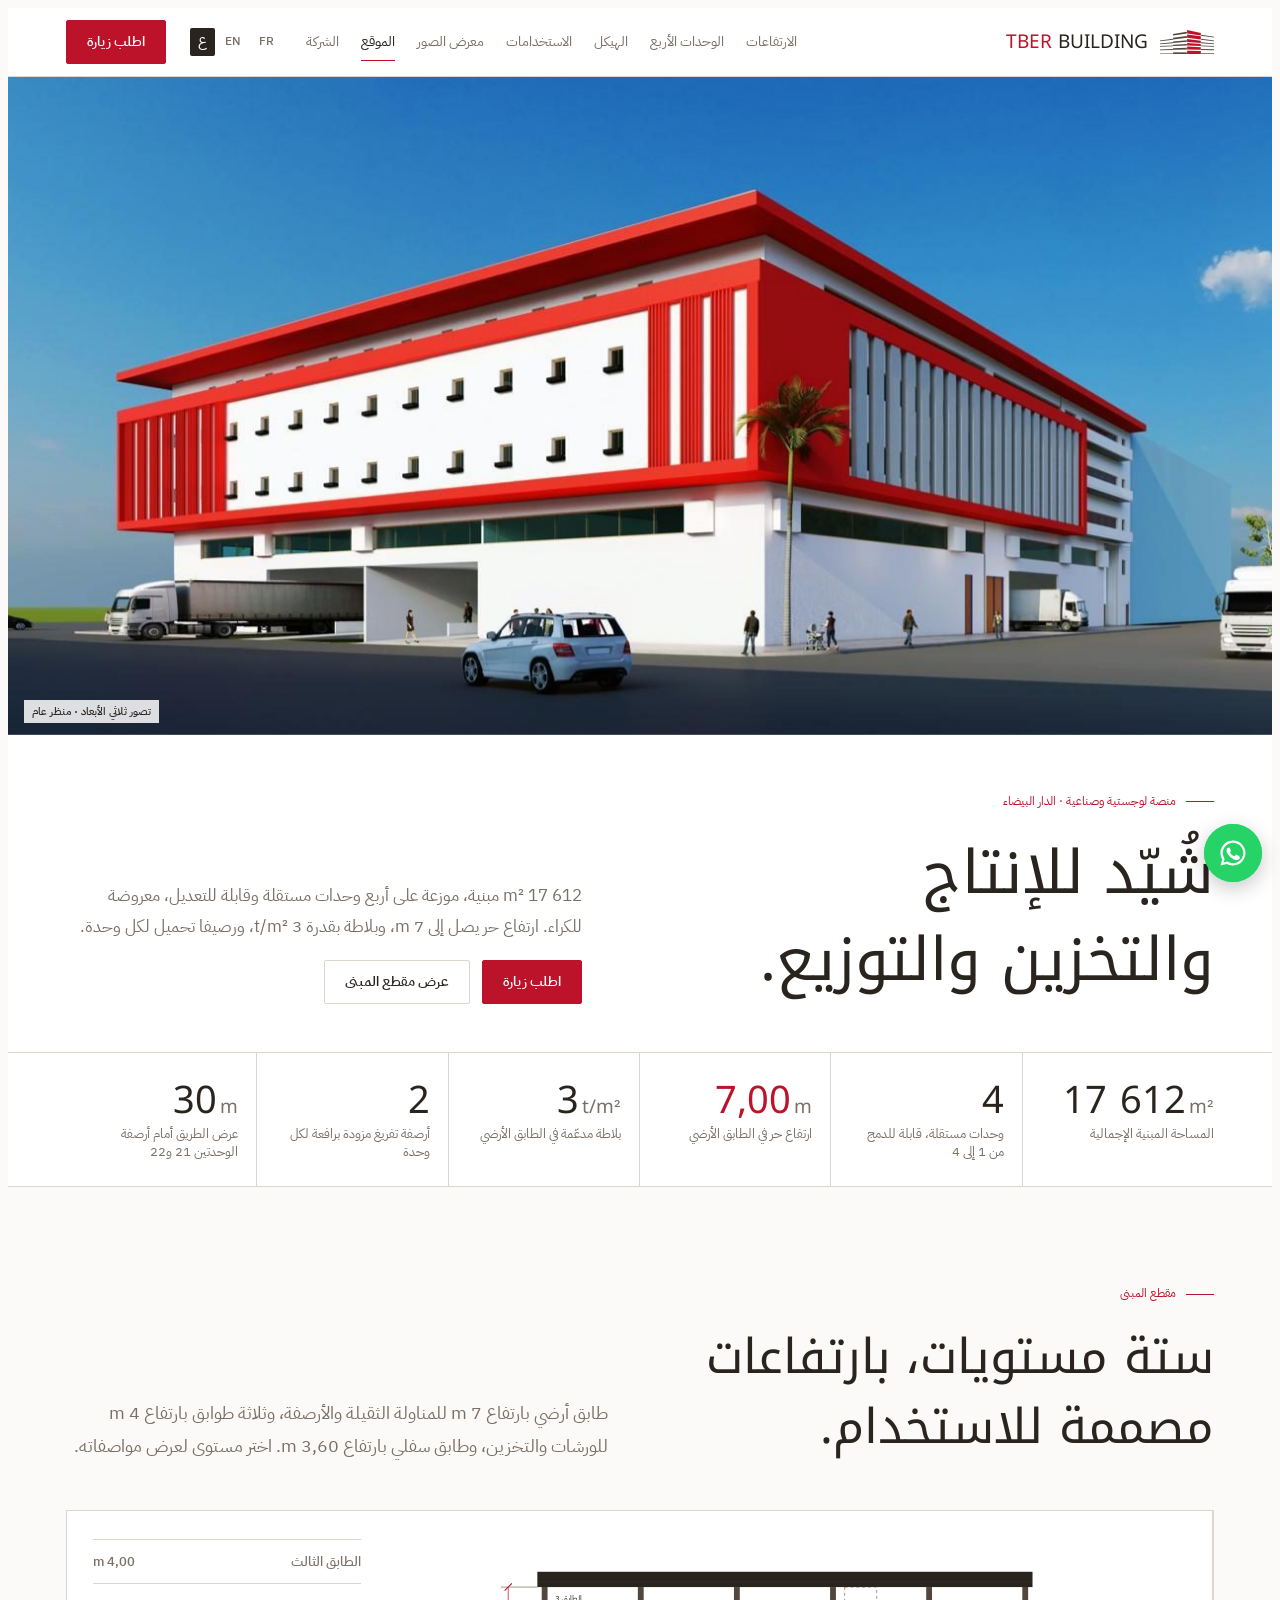
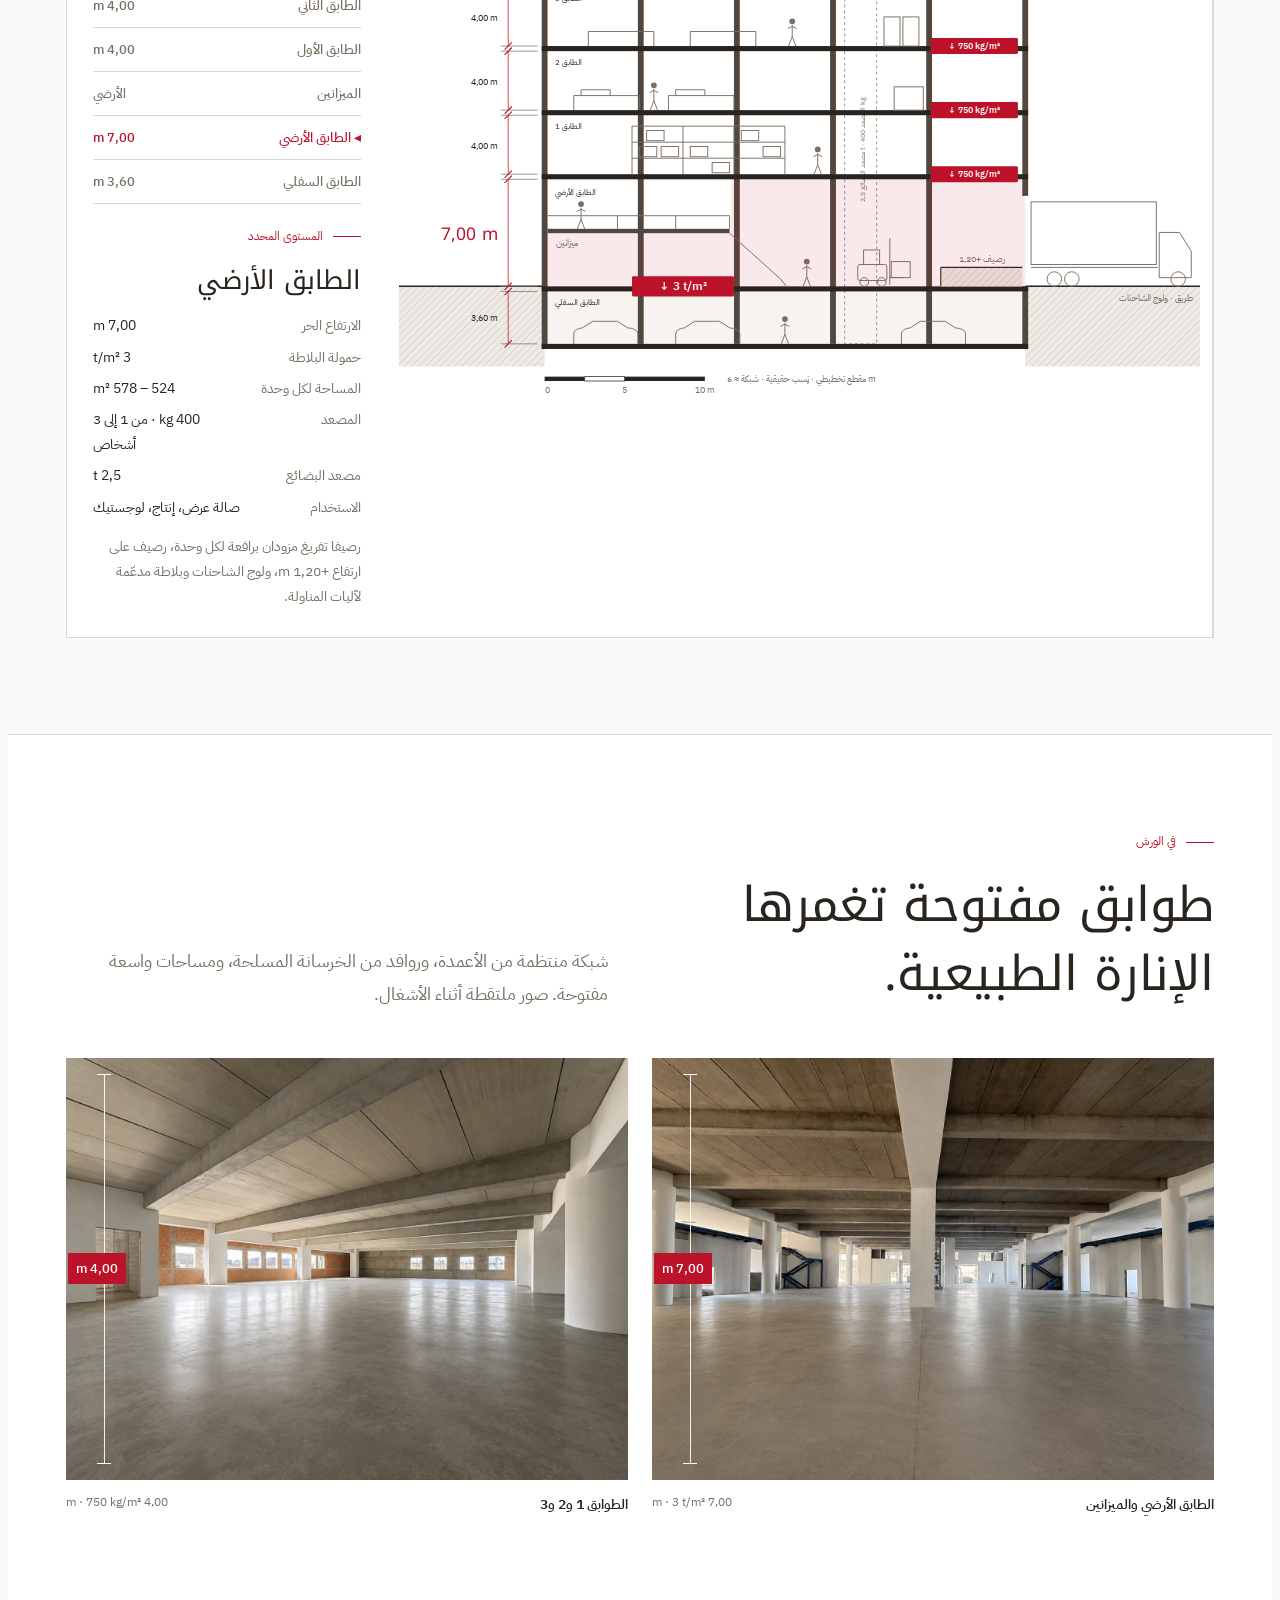
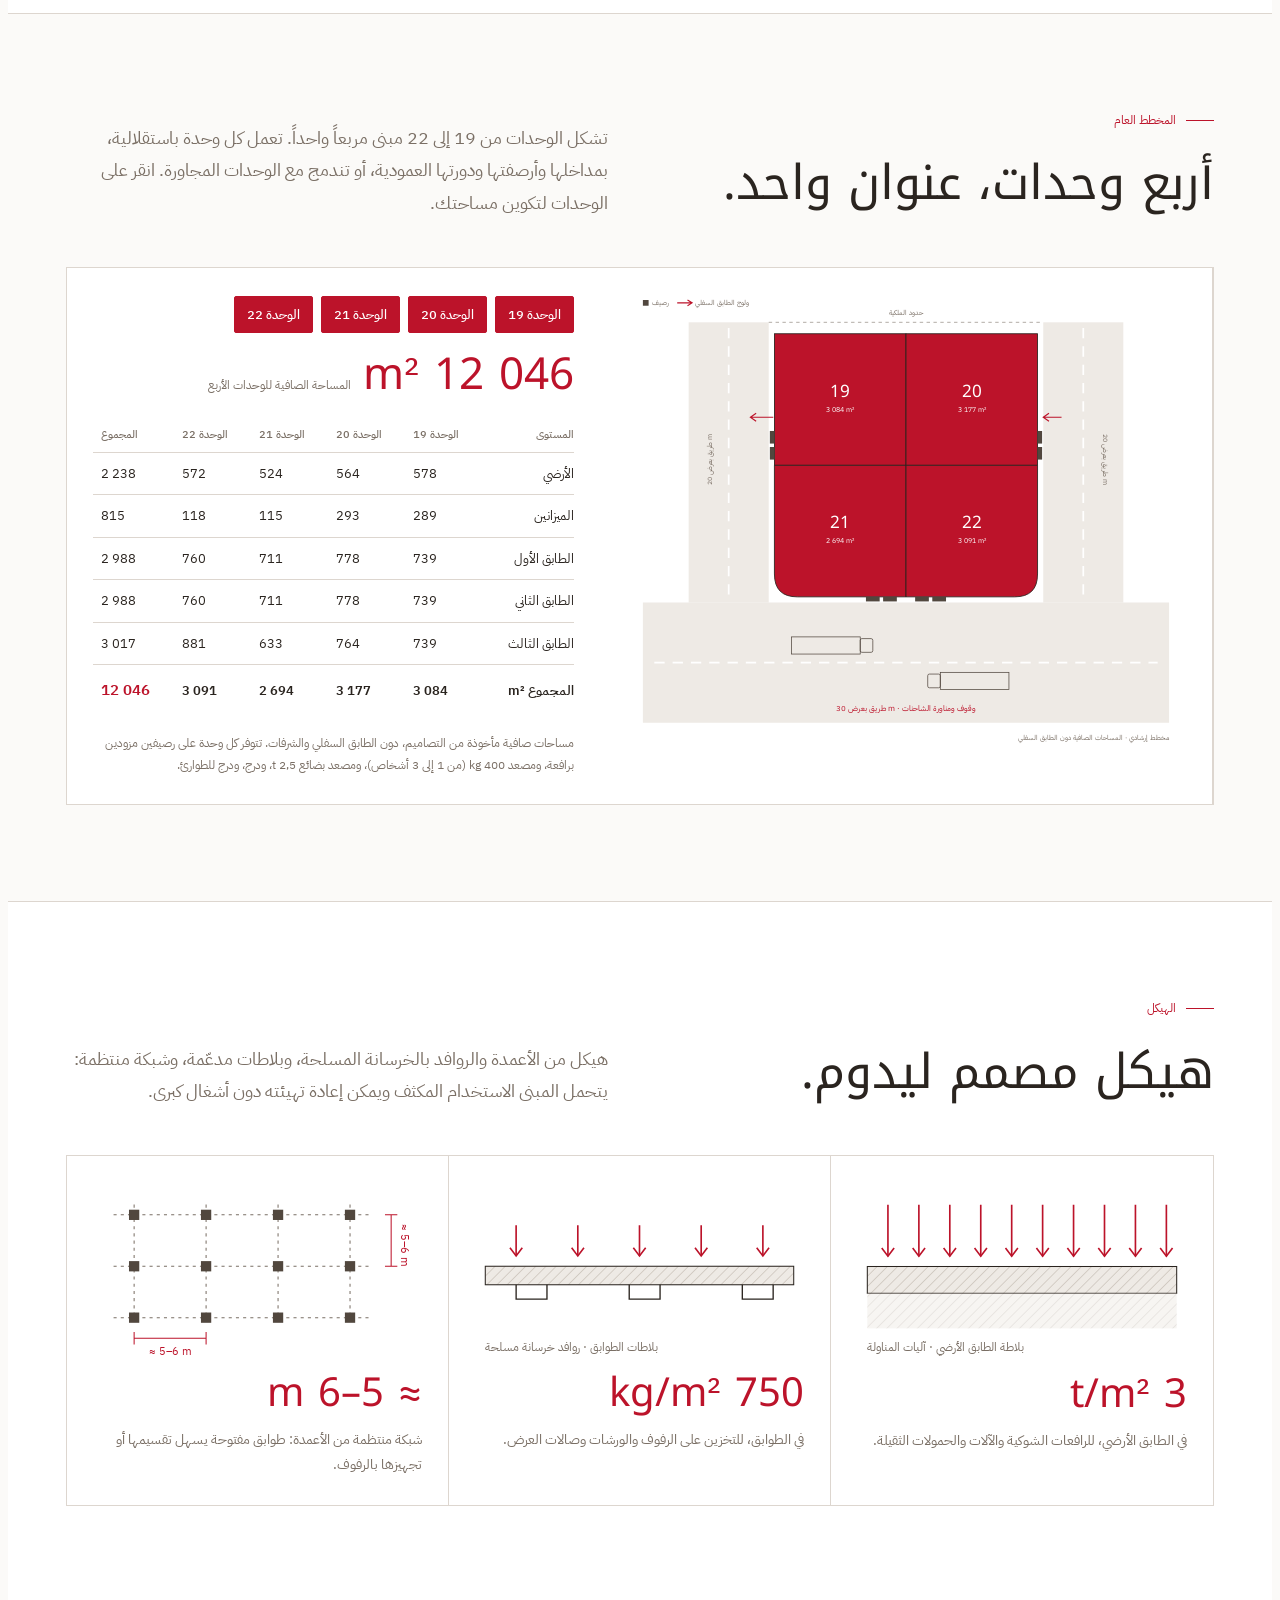
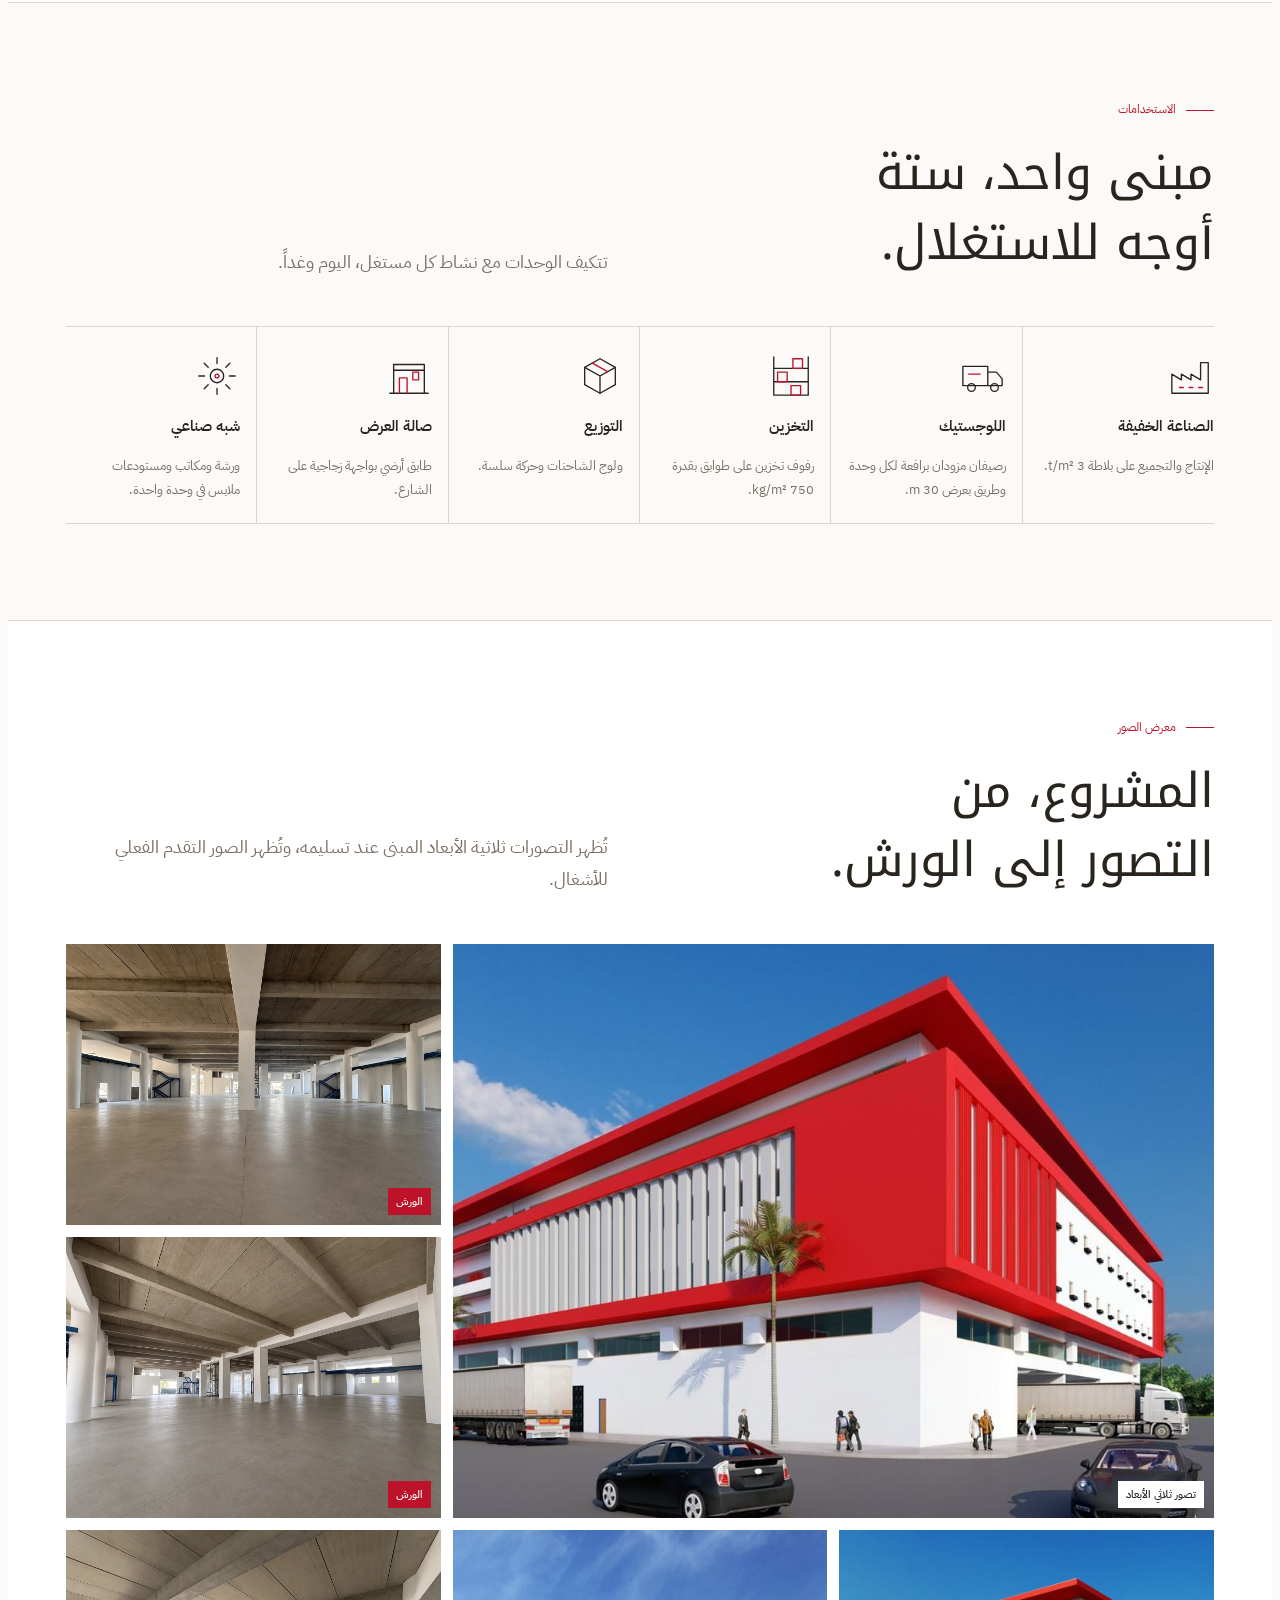
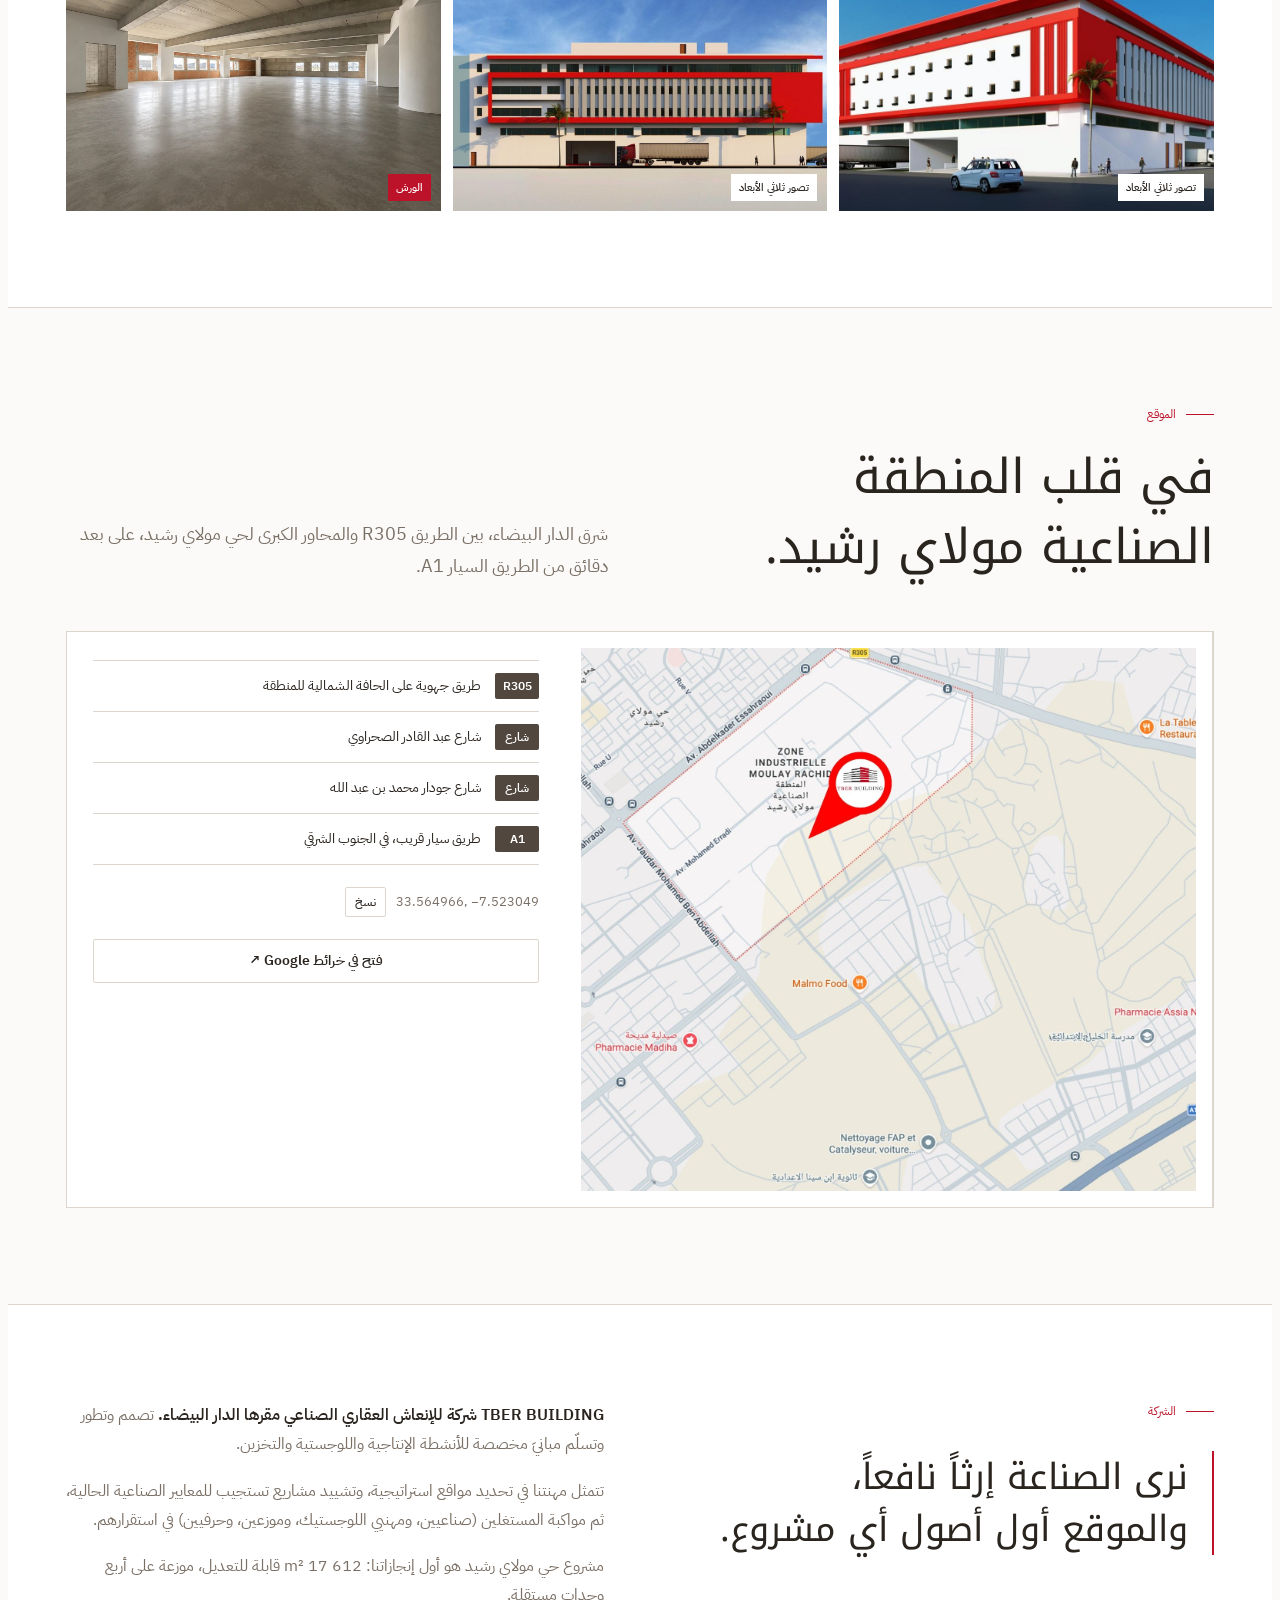
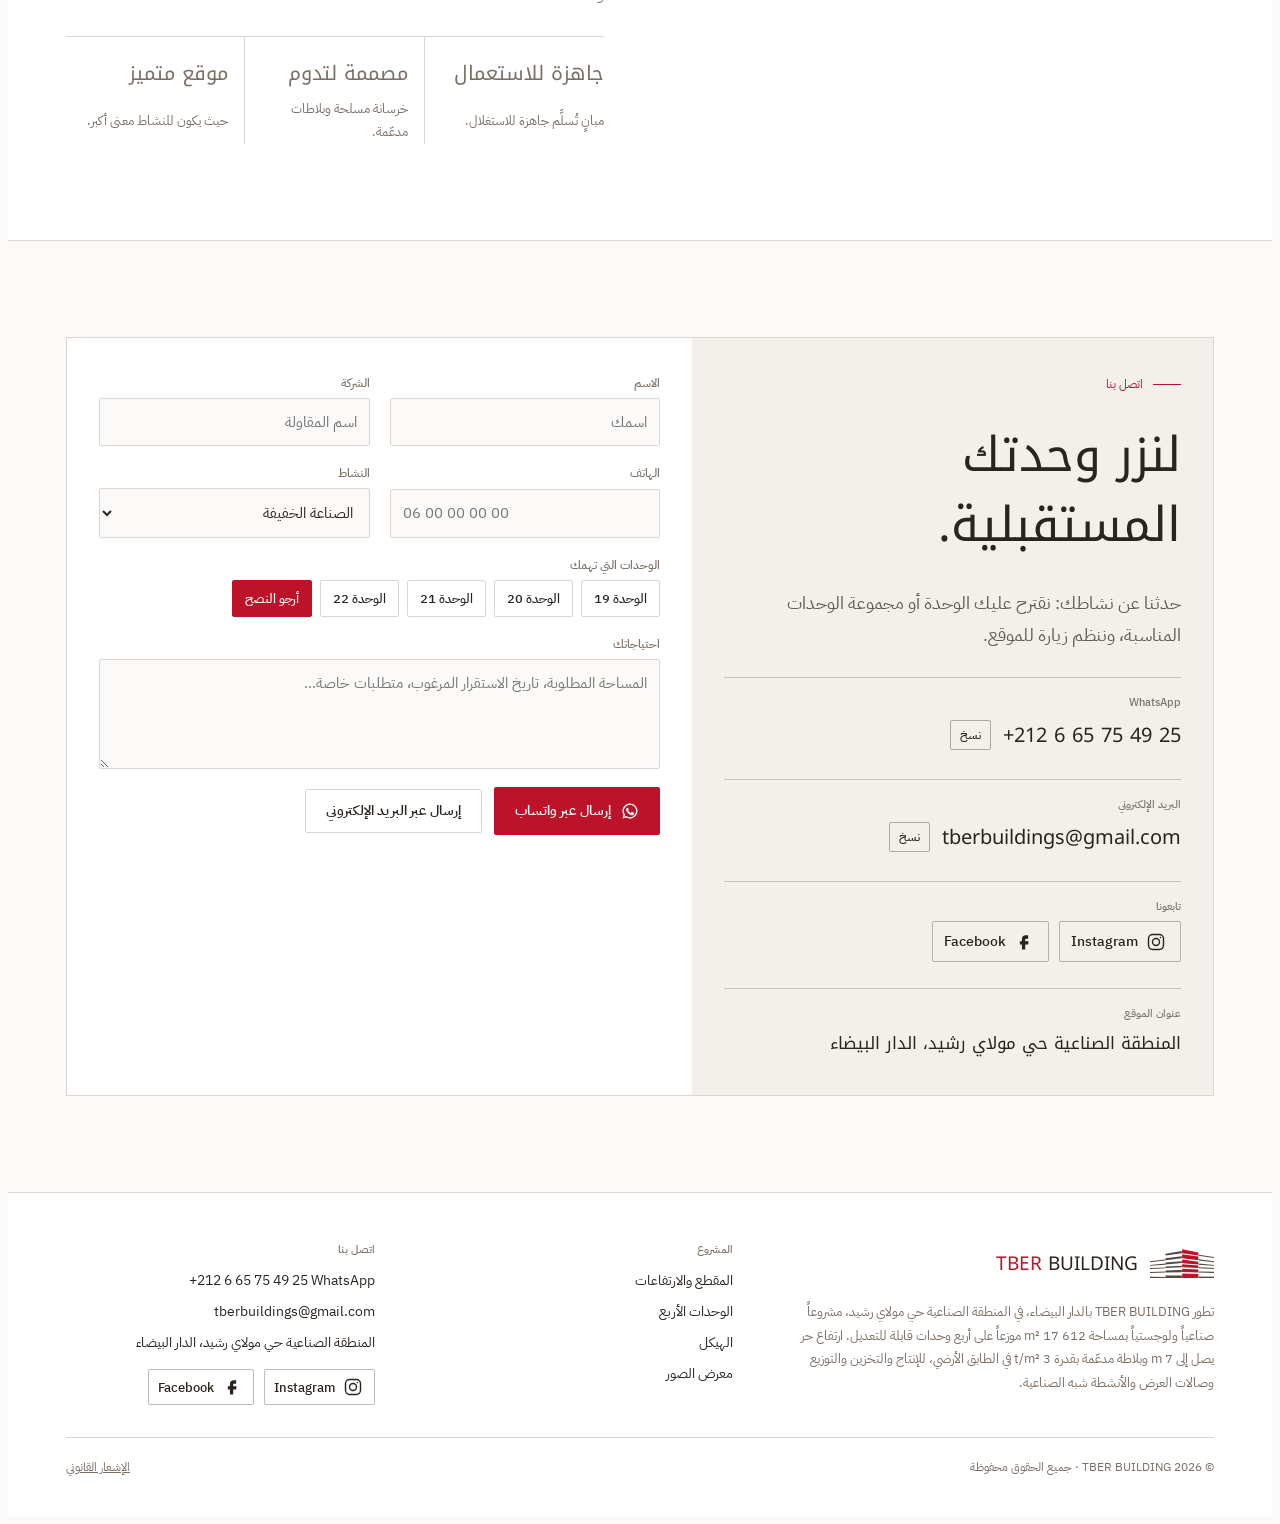
==== ar/index.html @ 9a55a201 "Google Analytics (G-CRP1RFZ2TX) et suivi des clics de contact Événements : contact_whatsapp, contact" ====
<!doctype html>
<html lang="ar" dir="rtl">
<head>
<meta charset="utf-8">
<!-- Google tag (gtag.js) -->
<script async src="https://www.googletagmanager.com/gtag/js?id=G-CRP1RFZ2TX"></script>
<script>
  window.dataLayer = window.dataLayer || [];
  function gtag(){dataLayer.push(arguments);}
  gtag('js', new Date());

  gtag('config', 'G-CRP1RFZ2TX');
</script>
<meta name="viewport" content="width=device-width, initial-scale=1, viewport-fit=cover">
<title>TBER BUILDING · منصة لوجستية وصناعية للكراء، حي مولاي رشيد، الدار البيضاء</title>
<meta name="description" content="منصة لوجستية وصناعية بمساحة 17 612 m² في حي مولاي رشيد بالدار البيضاء. أربع وحدات قابلة للتعديل للكراء: ارتفاع حر 7 m، بلاطة 3 t/m²، رصيفان لكل وحدة.">
<meta name="theme-color" content="#BC132A">
<link rel="canonical" href="https://tberbuilding.ma/ar/">
<link rel="alternate" hreflang="fr" href="https://tberbuilding.ma/">
<link rel="alternate" hreflang="en" href="https://tberbuilding.ma/en/">
<link rel="alternate" hreflang="ar" href="https://tberbuilding.ma/ar/">
<link rel="alternate" hreflang="x-default" href="https://tberbuilding.ma/">
<link rel="icon" href="../assets/favicon.svg" type="image/svg+xml">
<meta property="og:type" content="website">
<meta property="og:locale" content="ar_MA">
<meta property="og:title" content="TBER BUILDING · 17 612 m² من الفضاءات الصناعية للكراء بالدار البيضاء">
<meta property="og:description" content="أربع وحدات قابلة للتعديل، ارتفاع حر 7 m، بلاطة 3 t/m²، رصيفان لكل وحدة. المنطقة الصناعية مولاي رشيد.">
<meta property="og:image" content="https://tberbuilding.ma/assets/rendu-angle-quais.jpg">
<link rel="preconnect" href="https://fonts.googleapis.com">
<link rel="preconnect" href="https://fonts.gstatic.com" crossorigin>
<link rel="stylesheet" href="https://fonts.googleapis.com/css2?family=Marcellus&family=Archivo:wght@400;500;600;700&family=IBM+Plex+Mono:wght@400;500&family=IBM+Plex+Sans+Arabic:wght@400;500;600&family=Noto+Kufi+Arabic:wght@400;500&display=swap">
<link rel="stylesheet" href="../css/style.css">
<script type="application/ld+json">
{"@context":"https://schema.org","@type":"Organization","name":"TBER BUILDING","url":"https://tberbuilding.ma/","email":"tberbuildings@gmail.com","telephone":"+212665754925","sameAs":["https://www.instagram.com/tber_building/","https://www.facebook.com/share/14sG1yNJWV6/"],
 "address":{"@type":"PostalAddress","streetAddress":"Zone industrielle Hay Moulay Rachid","addressLocality":"Casablanca","addressCountry":"MA"},
 "location":{"@type":"Place","name":"Plateforme logistique TBER BUILDING","geo":{"@type":"GeoCoordinates","latitude":33.564966,"longitude":-7.523049}}}
</script>
</head>
<body>
<div id="progress" aria-hidden="true"></div>
<header class="hdr">
  <div class="wrap">
    <a class="brand" href="#top" aria-label="TBER BUILDING، الصفحة الرئيسية">
      <svg viewBox="0 0 442 202" aria-hidden="true"><g class="lg-b"><polygon points="0,85 106,72 106,79 0,92"/><polygon points="0,111 106,101 106,108 0,116"/><polygon points="0,132 106,127 106,133 0,138"/><polygon points="0,159 106,156 106,163 0,166"/><polygon points="0,192 106,193 106,201 0,201"/><polygon points="107,32 220,14 220,29 107,45"/><polygon points="107,64 220,50 220,64 107,78"/><polygon points="107,94 220,84 220,97 107,107"/><polygon points="107,121 220,115 220,126 107,132"/><polygon points="107,149 220,145 220,160 107,162"/><polygon points="107,183 220,183 220,201 107,201"/><polygon points="336,39 442,55 442,62 336,47"/><polygon points="336,71 442,85 442,92 336,79"/><polygon points="336,101 442,110 442,116 336,108"/><polygon points="336,126 442,132 442,138 336,133"/><polygon points="336,155 442,158 442,165 336,163"/><polygon points="336,191 442,191 442,201 336,201"/></g><g class="lg-r"><polygon points="222,1 334,24 334,45 222,29"/><polygon points="222,36 334,52 334,78 222,64"/><polygon points="222,73 334,88 334,107 222,98"/><polygon points="222,106 334,114 334,132 222,126"/><polygon points="222,136 334,141 334,162 222,159"/><polygon points="222,169 334,172 334,200 222,200"/></g></svg>
      <span class="brand-name"><b>TBER</b> BUILDING</span>
    </a>
    <nav class="nav" id="nav">
      <a href="#hauteurs">الارتفاعات</a>
      <a href="#lots">الوحدات الأربع</a>
      <a href="#structure">الهيكل</a>
      <a href="#usages">الاستخدامات</a>
      <a href="#galerie">معرض الصور</a>
      <a href="#localisation">الموقع</a>
      <a href="#societe">الشركة</a>
    </nav>
    <div class="lang" aria-label="اللغة"><a href="../" hreflang="fr" lang="fr">FR</a><a href="../en/" hreflang="en" lang="en">EN</a><a href="../ar/" hreflang="ar" lang="ar" aria-current="page">ع</a></div>
    <a class="btn" href="#contact">اطلب زيارة</a>
    <button class="menu-btn" id="menuBtn" aria-controls="nav" aria-expanded="false" aria-label="فتح القائمة">
      <svg width="18" height="18" viewBox="0 0 18 18" aria-hidden="true"><path d="M1 4h16M1 9h16M1 14h16" stroke="currentColor" stroke-width="1.6"/></svg>
    </button>
  </div>
</header>

<main id="top">
  <section class="hero" aria-label="تقديم">
    <figure class="hero-img">
      <img width="1280" height="666" fetchpriority="high" src="../assets/rendu-angle-quais.jpg" alt="تصور ثلاثي الأبعاد لمبنى TBER BUILDING: واجهات حمراء وبيضاء، أرصفة تحميل وشاحنات">
      <figcaption>تصور ثلاثي الأبعاد · منظر عام</figcaption>
    </figure>
    <div class="wrap intro">
      <div>
        <span class="eyebrow">منصة لوجستية وصناعية · الدار البيضاء</span>
        <h1>شُيّد للإنتاج والتخزين والتوزيع.</h1>
      </div>
      <div>
        <p>17 612 m² مبنية، موزعة على أربع وحدات مستقلة وقابلة للتعديل، معروضة للكراء. ارتفاع حر يصل إلى 7 m، وبلاطة بقدرة 3 t/m²، ورصيفا تحميل لكل وحدة.</p>
        <div class="ctas">
          <a class="btn" href="#contact">اطلب زيارة</a>
          <a class="btn ghost" href="#hauteurs">عرض مقطع المبنى</a>
        </div>
      </div>
    </div>
  </section>

  <div class="figures">
    <div class="wrap">
      <div class="fig"><span class="v num">17 612<small>m²</small></span><span class="k">المساحة المبنية الإجمالية</span></div>
      <div class="fig"><span class="v num">4</span><span class="k">وحدات مستقلة، قابلة للدمج من 1 إلى 4</span></div>
      <div class="fig accent"><span class="v num">7,00<small>m</small></span><span class="k">ارتفاع حر في الطابق الأرضي</span></div>
      <div class="fig"><span class="v num">3<small>t/m²</small></span><span class="k">بلاطة مدعّمة في الطابق الأرضي</span></div>
      <div class="fig"><span class="v num">2</span><span class="k">أرصفة تفريغ مزودة برافعة لكل وحدة</span></div>
      <div class="fig"><span class="v num">30<small>m</small></span><span class="k">عرض الطريق أمام أرصفة الوحدتين 21 و22</span></div>
    </div>
  </div>

  <!-- COUPE -->
  <section class="sec" id="hauteurs">
    <div class="wrap">
      <div class="sec-head">
        <div>
          <span class="eyebrow">مقطع المبنى</span>
          <h2>ستة مستويات، بارتفاعات مصممة للاستخدام.</h2>
        </div>
        <p class="lead">طابق أرضي بارتفاع 7 m للمناولة الثقيلة والأرصفة، وثلاثة طوابق بارتفاع 4 m للورشات والتخزين، وطابق سفلي بارتفاع 3,60 m. اختر مستوى لعرض مواصفاته.</p>
      </div>

      <div class="sheet coupe">
        <div class="coupe-draw">
          <svg viewBox="0 0 1100 650" role="img" aria-labelledby="coupeT">
            <title id="coupeT">مقطع تخطيطي للمبنى: طابق سفلي 3,60 m، طابق أرضي 7 m مع ميزانين ورصيف، وثلاثة طوابق بارتفاع 4 m</title>
            <defs>
              <pattern id="hatch" width="7" height="7" patternUnits="userSpaceOnUse" patternTransform="rotate(45)"><rect width="7" height="7" fill="var(--concrete)"/><line x1="0" y1="0" x2="0" y2="7" stroke="var(--hatch)" stroke-width="1.6"/></pattern>
              <g id="man"><circle cx="0" cy="-34" r="4" class="d-objf"/><path d="M0 -29 L0 -13 M0 -13 L-5 0 M0 -13 L5 0 M-6 -24 L0 -27 L6 -24" class="d-obj"/></g>
            </defs>

            <!-- sol et terre -->
            <rect x="0" y="488" width="200" height="110" class="d-hatch"/>
            <rect x="860" y="488" width="240" height="110" class="d-hatch"/>
            <line x1="0" y1="488" x2="200" y2="488" class="d-line" stroke-width="2"/>
            <line x1="860" y1="488" x2="1100" y2="488" class="d-line" stroke-width="2"/>
            <text x="1090" y="508" text-anchor="end" class="d-mut">طريق · ولوج الشاحنات</text>

            <!-- intérieur des niveaux -->
            <rect x="200" y="77" width="660" height="490" class="d-paper"/>
            <rect x="200" y="495" width="660" height="72" class="d-fill" opacity=".55"/>

            <!-- trémie monte-charge / ascenseur -->
            <rect x="612" y="77" width="44" height="490" fill="none" class="d-thin" stroke-dasharray="4 4"/>
            <text transform="translate(640 300) rotate(-90)" text-anchor="middle" class="d-mut" font-size="10">مصعد البضائع 2,5 t · المصعد 400 kg</text>

            <!-- poteaux (trame 6 m) -->
            <g class="d-col">
              <rect x="196" y="70" width="8" height="504"/>
              <rect x="328" y="77" width="8" height="490"/>
              <rect x="460" y="77" width="8" height="490"/>
              <rect x="592" y="77" width="8" height="490"/>
              <rect x="724" y="77" width="8" height="490"/>
              <rect x="856" y="70" width="8" height="293"/>
              <rect x="856" y="488" width="8" height="86"/>
            </g>

            <!-- dalles -->
            <rect x="190" y="56" width="680" height="14" class="d-slab"/>
            <rect x="190" y="70" width="680" height="7" class="d-slab"/>
            <rect x="196" y="158" width="668" height="7" class="d-slab"/>
            <rect x="196" y="246" width="668" height="7" class="d-slab"/>
            <rect x="196" y="334" width="668" height="7" class="d-slab"/>
            <rect x="196" y="488" width="668" height="7" class="d-slab"/>
            <rect x="196" y="567" width="668" height="7" class="d-slab"/>

            <!-- RDC : quai +1,20 m -->
            <rect x="744" y="462" width="112" height="26" class="d-hatch"/>
            <line x1="744" y1="462" x2="856" y2="462" class="d-line" stroke-width="1.5"/>
            <line x1="744" y1="462" x2="744" y2="488" class="d-line" stroke-width="1.5"/>
            <text x="800" y="455" text-anchor="middle" class="d-mut">رصيف +1,20</text>

            <!-- RDC : mezzanine -->
            <rect x="204" y="409" width="250" height="6" class="d-col"/>
            <path d="M454 409 V391 M204 391 H454 M300 391 V409 M380 391 V409" class="d-obj"/>
            <path d="M454 415 l10 9 h0 l10 9 l10 9 l10 9 l10 9 l10 9 l10 9 l8 10" class="d-obj"/>
            <text x="216" y="432" class="d-mut">ميزانين</text>

            <!-- RDC : chariot élévateur + palette -->
            <g transform="translate(630 488)">
              <rect x="0" y="-30" width="40" height="22" rx="3" class="d-obj"/>
              <path d="M8 -30 V-50 H30 V-30" class="d-obj"/>
              <circle cx="9" cy="-6" r="6" class="d-obj"/><circle cx="33" cy="-6" r="6" class="d-obj"/>
              <path d="M44 -2 V-66 M44 -12 H62" class="d-obj"/>
              <rect x="46" y="-34" width="26" height="22" class="d-obj"/>
            </g>
            <use href="#man" x="560" y="488"/>
            <use href="#man" x="250" y="409"/>

            <!-- étage 1 : racks palettiers -->
            <g class="d-obj">
              <g transform="translate(90 0)"><path d="M230 334 V268 M300 334 V268 M370 334 V268 M440 334 V268 M230 312 H440 M230 290 H440 M230 268 H440"/>
              <rect x="240" y="296" width="24" height="14"/><rect x="270" y="296" width="24" height="14"/><rect x="310" y="296" width="24" height="14"/><rect x="380" y="274" width="24" height="14"/><rect x="410" y="296" width="24" height="14"/><rect x="340" y="318" width="24" height="14"/><rect x="250" y="274" width="24" height="14"/></g>
            </g>
            <use href="#man" x="575" y="334"/>
            <!-- étage 2 : atelier -->
            <g class="d-obj">
              <path d="M240 246 V226 H330 V246 M250 226 V218 H290 V226"/>
              <path d="M370 246 V226 H460 V246 M380 226 V218 H420 V226"/>
              <rect x="680" y="214" width="40" height="32"/>
            </g>
            <use href="#man" x="350" y="246"/>
            <!-- étage 3 : atelier / showroom -->
            <g class="d-obj">
              <path d="M260 158 V138 H350 V158 M400 158 V138 H490 V158"/>
              <rect x="666" y="118" width="22" height="40"/><rect x="692" y="118" width="22" height="40"/>
            </g>
            <use href="#man" x="540" y="158"/>
            <!-- sous-sol : véhicules -->
            <g class="d-obj">
              <path d="M240 567 V552 Q242 546 252 545 L266 536 H300 L314 545 Q326 546 328 552 V567"/>
              <path d="M380 567 V552 Q382 546 392 545 L406 536 H440 L454 545 Q466 546 468 552 V567"/>
              <path d="M690 567 V552 Q692 546 702 545 L716 536 H750 L764 545 Q776 546 778 552 V567"/>
            </g>
            <use href="#man" x="530" y="567"/>

            <!-- camion à quai -->
            <g transform="translate(866 0)">
              <rect x="2" y="372" width="172" height="86" class="d-obj"/>
              <path d="M2 462 H176" class="d-obj"/>
              <circle cx="34" cy="478" r="10" class="d-obj"/><circle cx="58" cy="478" r="10" class="d-obj"/>
              <path d="M178 476 V414 H206 L222 440 V476 Z" class="d-obj"/>
              <circle cx="204" cy="478" r="10" class="d-obj"/>
            </g>
            <path d="M856 363 h8" class="d-line"/>

            <!-- cotes verticales -->
            <g class="d-redl" stroke-width="1">
              <path d="M150 77 V158 M150 165 V246 M150 253 V334 M150 341 V488 M150 495 V567"/>
            </g>
            <g class="d-line" stroke-width="1">
              <path d="M140 77 H190 M140 158 H190 M140 165 H190 M140 246 H190 M140 253 H190 M140 334 H190 M140 341 H190 M140 488 H190 M140 495 H190 M140 567 H190" style="stroke:var(--muted)"/>
              <path d="M145 82 L155 72 M145 163 L155 153 M145 170 L155 160 M145 251 L155 241 M145 258 L155 248 M145 339 L155 329 M145 346 L155 336 M145 493 L155 483 M145 500 L155 490 M145 572 L155 562" style="stroke:var(--red)" stroke-width="1.5"/>
            </g>
            <g text-anchor="end">
              <text x="136" y="123" class="d-text">4,00 m</text>
              <text x="136" y="211" class="d-text">4,00 m</text>
              <text x="136" y="299" class="d-text">4,00 m</text>
              <text x="136" y="424" class="d-text d-big" style="fill:var(--red)">7,00 m</text>
              <text x="136" y="536" class="d-text">3,60 m</text>
            </g>

            <!-- noms de niveaux et charges -->
            <g class="d-text" font-size="11">
              <text x="214" y="96">الطابق 3</text>
              <text x="214" y="184">الطابق 2</text>
              <text x="214" y="272">الطابق 1</text>
              <text x="214" y="362">الطابق الأرضي</text>
              <text x="214" y="514">الطابق السفلي</text>
            </g>
            <!-- charges des dalles -->
            <g class="load">
              <g transform="translate(730 147)"><rect width="120" height="22" rx="2"/><text x="60" y="15.5">↓ 750 kg/m²</text></g>
              <g transform="translate(730 235)"><rect width="120" height="22" rx="2"/><text x="60" y="15.5">↓ 750 kg/m²</text></g>
              <g transform="translate(730 323)"><rect width="120" height="22" rx="2"/><text x="60" y="15.5">↓ 750 kg/m²</text></g>
              <g transform="translate(320 474)" class="big"><rect width="140" height="28" rx="2"/><text x="70" y="19.5">↓ 3 t/m²</text></g>
            </g>

            <!-- zones cliquables -->
            <rect class="hit" data-l="r3" x="200" y="77" width="660" height="81"/>
            <rect class="hit" data-l="r2" x="200" y="165" width="660" height="81"/>
            <rect class="hit" data-l="r1" x="200" y="253" width="660" height="81"/>
            <rect class="hit" data-l="mez" x="204" y="341" width="252" height="74"/>
            <path class="hit" data-l="rdc" d="M456 341 H860 V488 H200 V415 H456 Z"/>
            <rect class="hit" data-l="ss" x="200" y="495" width="660" height="72"/>

            <!-- échelle graphique -->
            <g transform="translate(200 612)">
              <rect x="0" y="0" width="55" height="6" class="d-slab"/><rect x="55" y="0" width="55" height="6" class="d-paper" stroke="var(--ink)"/>
              <rect x="110" y="0" width="110" height="6" class="d-slab"/>
              <text x="0" y="22" class="d-mut">0</text><text x="110" y="22" class="d-mut" text-anchor="middle">5</text><text x="220" y="22" class="d-mut" text-anchor="middle">10 m</text>
              <text x="250" y="7" class="d-mut">مقطع تخطيطي · نِسب حقيقية · شبكة ≈ 6 m</text>
            </g>
          </svg>
          <p class="scroll-hint">← اسحب لرؤية المقطع كاملاً →</p>
        </div>
        <aside class="coupe-side">
          <div class="lvl-list" role="group" aria-label="اختر مستوى">
            <button class="lvl-btn" data-l="r3" aria-pressed="false"><span>الطابق الثالث</span><span>4,00 m</span></button>
            <button class="lvl-btn" data-l="r2" aria-pressed="false"><span>الطابق الثاني</span><span>4,00 m</span></button>
            <button class="lvl-btn" data-l="r1" aria-pressed="false"><span>الطابق الأول</span><span>4,00 m</span></button>
            <button class="lvl-btn" data-l="mez" aria-pressed="false"><span>الميزانين</span><span>الأرضي</span></button>
            <button class="lvl-btn" data-l="rdc" aria-pressed="true"><span>الطابق الأرضي</span><span>7,00 m</span></button>
            <button class="lvl-btn" data-l="ss" aria-pressed="false"><span>الطابق السفلي</span><span>3,60 m</span></button>
          </div>
          <div class="lvl-card" id="lvlCard" aria-live="polite"></div>
        </aside>
      </div>
    </div>
  </section>

  <!-- PLATEAUX PHOTOS -->
  <section class="sec alt" id="plateaux" aria-label="الطوابق بالصور">
    <div class="wrap">
      <div class="sec-head">
        <div>
          <span class="eyebrow">في الورش</span>
          <h2>طوابق مفتوحة تغمرها الإنارة الطبيعية.</h2>
        </div>
        <p class="lead">شبكة منتظمة من الأعمدة، وروافد من الخرسانة المسلحة، ومساحات واسعة مفتوحة. صور ملتقطة أثناء الأشغال.</p>
      </div>
      <div class="plates">
        <figure class="plate">
          <div class="img"><img width="1448" height="1086" src="../assets/chantier-rdc.jpg" alt="الطابق الأرضي قيد الإنجاز: أرضية خرسانية واسعة، أعمدة بيضاء، أدراج معدنية زرقاء نحو الميزانين" loading="lazy"><div class="h" aria-hidden="true"><i></i><span>7,00 m</span><i></i></div></div>
          <figcaption><b>الطابق الأرضي والميزانين</b><span>7,00 m · 3 t/m²</span></figcaption>
        </figure>
        <figure class="plate">
          <div class="img"><img width="1448" height="1086" src="../assets/chantier-etages.jpg" alt="طابق قيد الإنجاز: أرضية خرسانية مع نوافذ شريطية وروافد ظاهرة" loading="lazy"><div class="h" aria-hidden="true"><i></i><span>4,00 m</span><i></i></div></div>
          <figcaption><b>الطوابق 1 و2 و3</b><span>4,00 m · 750 kg/m²</span></figcaption>
        </figure>
      </div>
    </div>
  </section>

  <!-- LOTS -->
  <section class="sec" id="lots">
    <div class="wrap">
      <div class="sec-head">
        <div>
          <span class="eyebrow">المخطط العام</span>
          <h2>أربع وحدات، عنوان واحد.</h2>
        </div>
        <p class="lead">تشكل الوحدات من 19 إلى 22 مبنى مربعاً واحداً. تعمل كل وحدة باستقلالية، بمداخلها وأرصفتها ودورتها العمودية، أو تندمج مع الوحدات المجاورة. انقر على الوحدات لتكوين مساحتك.</p>
      </div>
      <div class="sheet lots">
        <div class="lots-draw">
          <svg viewBox="0 0 1000 800" role="img" aria-labelledby="lotsT">
            <title id="lotsT">مخطط تخطيطي: الوحدتان 19 و20 شمالاً، والوحدتان 21 و22 جنوباً على طول الطريق بعرض 30 m، وطريقان بعرض 20 m غرباً وشرقاً</title>
            <!-- voies -->
            <rect x="120" y="60" width="140" height="490" fill="var(--concrete)"/>
            <rect x="740" y="60" width="140" height="490" fill="var(--concrete)"/>
            <path d="M40 550 H960 V760 H40 Z" fill="var(--concrete)"/>
            <path d="M190 70 V540 M810 70 V540 M60 655 H940" stroke="var(--paper)" stroke-width="3" stroke-dasharray="18 14" fill="none"/>
            <text transform="translate(160 300) rotate(-90)" text-anchor="middle" class="d-mut" font-size="13">طريق بعرض 20 m</text>
            <text transform="translate(845 300) rotate(90)" text-anchor="middle" class="d-mut" font-size="13">طريق بعرض 20 m</text>
            <text x="500" y="740" text-anchor="middle" class="d-text" font-size="14" style="fill:var(--red)">طريق بعرض 30 m · وقوف ومناورة الشاحنات</text>
            <!-- camions -->
            <g class="d-obj" style="stroke:var(--brown)">
              <rect x="300" y="610" width="120" height="30"/><rect x="420" y="613" width="22" height="24" rx="3"/>
              <rect x="560" y="672" width="120" height="30"/><rect x="538" y="675" width="22" height="24" rx="3"/>
            </g>
            <!-- limite nord -->
            <line x1="260" y1="60" x2="740" y2="60" class="d-thin" stroke-dasharray="6 6"/>
            <text x="500" y="48" text-anchor="middle" class="d-mut">حدود الملكية</text>

            <!-- lots -->
            <g class="lot" data-lot="19" tabindex="0" role="button" aria-label="الوحدة 19"><rect x="270" y="80" width="230" height="230"/><text x="385" y="190" text-anchor="middle" class="lt">19</text><text x="385" y="216" text-anchor="middle" class="ls">3 084 m²</text></g>
            <g class="lot" data-lot="20" tabindex="0" role="button" aria-label="الوحدة 20"><rect x="500" y="80" width="230" height="230"/><text x="615" y="190" text-anchor="middle" class="lt">20</text><text x="615" y="216" text-anchor="middle" class="ls">3 177 m²</text></g>
            <g class="lot" data-lot="21" tabindex="0" role="button" aria-label="الوحدة 21"><path d="M270 310 H500 V540 H310 Q270 540 270 500 Z"/><text x="385" y="420" text-anchor="middle" class="lt">21</text><text x="385" y="446" text-anchor="middle" class="ls">2 694 m²</text></g>
            <g class="lot" data-lot="22" tabindex="0" role="button" aria-label="الوحدة 22"><path d="M500 310 H730 V500 Q730 540 690 540 H500 Z"/><text x="615" y="420" text-anchor="middle" class="lt">22</text><text x="615" y="446" text-anchor="middle" class="ls">3 091 m²</text></g>

            <!-- quais (2 par lot) -->
            <g fill="var(--brown)">
              <rect x="262" y="250" width="8" height="22"/><rect x="262" y="278" width="8" height="22"/>
              <rect x="730" y="250" width="8" height="22"/><rect x="730" y="278" width="8" height="22"/>
              <rect x="430" y="540" width="24" height="8"/><rect x="460" y="540" width="24" height="8"/>
              <rect x="516" y="540" width="24" height="8"/><rect x="546" y="540" width="24" height="8"/>
            </g>
            <!-- accès sous-sol -->
            <g class="d-redl" stroke-width="2">
              <path d="M268 226 H228 m10 -7 l-10 7 l10 7"/>
              <path d="M772 226 H740 m10 -7 l-10 7 l10 7"/>
            </g>
            <!-- légende -->
            <g transform="translate(40 30)">
              <rect x="0" y="-9" width="10" height="10" fill="var(--brown)"/><text x="16" y="0" class="d-mut">رصيف</text>
              <path d="M60 -4 H86 m-8 -5 l8 5 l-8 5" class="d-redl" stroke-width="2"/><text x="92" y="0" class="d-mut">ولوج الطابق السفلي</text>
            </g>
            <text x="960" y="790" text-anchor="end" class="d-mut">مخطط إرشادي · المساحات الصافية دون الطابق السفلي</text>
          </svg>
        </div>
        <aside class="lots-side">
          <div class="chips" role="group" aria-label="اختيار الوحدات">
            <button class="chip" data-lot="19" aria-pressed="true">الوحدة 19</button>
            <button class="chip" data-lot="20" aria-pressed="true">الوحدة 20</button>
            <button class="chip" data-lot="21" aria-pressed="true">الوحدة 21</button>
            <button class="chip" data-lot="22" aria-pressed="true">الوحدة 22</button>
          </div>
          <div class="total"><span class="v" id="totV">12 046 m²</span><span class="note" id="totK">المساحة الصافية للوحدات الأربع</span></div>
          <div class="tbl-wrap">
            <table>
              <thead id="tHead"></thead>
              <tbody id="tBody"></tbody>
              <tfoot id="tFoot"></tfoot>
            </table>
          </div>
          <p class="note">مساحات صافية مأخوذة من التصاميم، دون الطابق السفلي والشرفات. تتوفر كل وحدة على رصيفين مزودين برافعة، ومصعد 400 kg (من 1 إلى 3 أشخاص)، ومصعد بضائع 2,5 t، ودرج، ودرج للطوارئ.</p>
        </aside>
      </div>
    </div>
  </section>

  <!-- STRUCTURE -->
  <section class="sec alt" id="structure">
    <div class="wrap">
      <div class="sec-head">
        <div>
          <span class="eyebrow">الهيكل</span>
          <h2>هيكل مصمم ليدوم.</h2>
        </div>
        <p class="lead">هيكل من الأعمدة والروافد بالخرسانة المسلحة، وبلاطات مدعّمة، وشبكة منتظمة: يتحمل المبنى الاستخدام المكثف ويمكن إعادة تهيئته دون أشغال كبرى.</p>
      </div>
      <div class="sheet struct">
        <div>
          <svg viewBox="0 0 320 170" role="img" aria-label="بلاطة الطابق الأرضي: 3 أطنان لكل متر مربع">
            <g class="d-redl" stroke-width="1.6">
              <path d="M30 20 V70 M60 20 V70 M90 20 V70 M120 20 V70 M150 20 V70 M180 20 V70 M210 20 V70 M240 20 V70 M270 20 V70 M300 20 V70"/>
              <path d="M24 62 l6 8 l6 -8 M54 62 l6 8 l6 -8 M84 62 l6 8 l6 -8 M114 62 l6 8 l6 -8 M144 62 l6 8 l6 -8 M174 62 l6 8 l6 -8 M204 62 l6 8 l6 -8 M234 62 l6 8 l6 -8 M264 62 l6 8 l6 -8 M294 62 l6 8 l6 -8"/>
            </g>
            <rect x="10" y="80" width="300" height="26" class="d-hatch" stroke="var(--ink)"/>
            <rect x="10" y="106" width="300" height="34" class="d-hatch" opacity=".5"/>
            <text x="10" y="162" class="d-mut">بلاطة الطابق الأرضي · آليات المناولة</text>
          </svg>
          <span class="v num">3 t/m²</span>
          <p>في الطابق الأرضي، للرافعات الشوكية والآلات والحمولات الثقيلة.</p>
        </div>
        <div>
          <svg viewBox="0 0 320 170" role="img" aria-label="بلاطات الطوابق: 750 كيلوغراماً لكل متر مربع">
            <g class="d-redl" stroke-width="1.6">
              <path d="M40 40 V70 M100 40 V70 M160 40 V70 M220 40 V70 M280 40 V70"/>
              <path d="M34 62 l6 8 l6 -8 M94 62 l6 8 l6 -8 M154 62 l6 8 l6 -8 M214 62 l6 8 l6 -8 M274 62 l6 8 l6 -8"/>
            </g>
            <rect x="10" y="80" width="300" height="18" class="d-hatch" stroke="var(--ink)"/>
            <path d="M40 98 v14 h30 v-14 M150 98 v14 h30 v-14 M260 98 v14 h30 v-14" class="d-obj" style="stroke:var(--ink)"/>
            <text x="10" y="162" class="d-mut">بلاطات الطوابق · روافد خرسانة مسلحة</text>
          </svg>
          <span class="v num">750 kg/m²</span>
          <p>في الطوابق، للتخزين على الرفوف والورشات وصالات العرض.</p>
        </div>
        <div>
          <svg viewBox="0 0 320 170" role="img" aria-label="شبكة منتظمة من الأعمدة بتباعد يقارب 5 إلى 6 أمتار">
            <g class="d-thin" stroke-dasharray="3 4">
              <path d="M40 20 V130 M110 20 V130 M180 20 V130 M250 20 V130 M20 30 H270 M20 80 H270 M20 130 H270"/>
            </g>
            <g class="d-col">
              <rect x="35" y="25" width="10" height="10"/><rect x="105" y="25" width="10" height="10"/><rect x="175" y="25" width="10" height="10"/><rect x="245" y="25" width="10" height="10"/>
              <rect x="35" y="75" width="10" height="10"/><rect x="105" y="75" width="10" height="10"/><rect x="175" y="75" width="10" height="10"/><rect x="245" y="75" width="10" height="10"/>
              <rect x="35" y="125" width="10" height="10"/><rect x="105" y="125" width="10" height="10"/><rect x="175" y="125" width="10" height="10"/><rect x="245" y="125" width="10" height="10"/>
            </g>
            <path d="M40 150 H110 M40 144 V156 M110 144 V156" class="d-redl"/>
            <text x="75" y="166" text-anchor="middle" class="d-text" font-size="11" style="fill:var(--red)">≈ 5–6 m</text>
            <path d="M290 30 V80 M284 30 H296 M284 80 H296" class="d-redl"/>
            <text x="300" y="60" class="d-text" font-size="11" style="fill:var(--red)" transform="rotate(90 300 60)" text-anchor="middle">≈ 5–6 m</text>
          </svg>
          <span class="v num">≈ 5–6 m</span>
          <p>شبكة منتظمة من الأعمدة: طوابق مفتوحة يسهل تقسيمها أو تجهيزها بالرفوف.</p>
        </div>
      </div>
    </div>
  </section>

  <!-- USAGES -->
  <section class="sec" id="usages">
    <div class="wrap">
      <div class="sec-head">
        <div>
          <span class="eyebrow">الاستخدامات</span>
          <h2>مبنى واحد، ستة أوجه للاستغلال.</h2>
        </div>
        <p class="lead">تتكيف الوحدات مع نشاط كل مستغل، اليوم وغداً.</p>
      </div>
      <div class="uses">
        <div class="use">
          <svg viewBox="0 0 48 48" aria-hidden="true"><path d="M4 42V22l10 6v-6l10 6v-6l10 6V10h8v32z"/><path class="a" d="M12 36h4M22 36h4M32 36h4"/></svg>
          <b>الصناعة الخفيفة</b><p>الإنتاج والتجميع على بلاطة 3 t/m².</p>
        </div>
        <div class="use">
          <svg viewBox="0 0 48 48" aria-hidden="true"><path d="M3 14h26v20H3zM29 20h9l6 7v7H29"/><circle cx="12" cy="36" r="4"/><circle cx="36" cy="36" r="4"/><path class="a" d="M9 22h12"/></svg>
          <b>اللوجستيك</b><p>رصيفان مزودان برافعة لكل وحدة وطريق بعرض 30 m.</p>
        </div>
        <div class="use">
          <svg viewBox="0 0 48 48" aria-hidden="true"><path d="M6 4v40M42 4v40M6 16h36M6 30h36M6 44h36"/><path class="a" d="M10 20h10v10H10zM24 34h10v10H24zM26 6h10v10H26z"/></svg>
          <b>التخزين</b><p>رفوف تخزين على طوابق بقدرة 750 kg/m².</p>
        </div>
        <div class="use">
          <svg viewBox="0 0 48 48" aria-hidden="true"><path d="M24 6l16 9v18l-16 9-16-9V15z"/><path d="M8 15l16 9 16-9M24 24v18"/><path class="a" d="M16 10.5l16 9"/></svg>
          <b>التوزيع</b><p>ولوج الشاحنات وحركة سلسة.</p>
        </div>
        <div class="use">
          <svg viewBox="0 0 48 48" aria-hidden="true"><path d="M4 42h40M8 42V12h32v30"/><path class="a" d="M14 42V26h8v16M28 20h6v8h-6z"/><path d="M8 18h32"/></svg>
          <b>صالة العرض</b><p>طابق أرضي بواجهة زجاجية على الشارع.</p>
        </div>
        <div class="use">
          <svg viewBox="0 0 48 48" aria-hidden="true"><circle cx="24" cy="24" r="7"/><path d="M24 5v6M24 37v6M5 24h6M37 24h6M10.6 10.6l4.2 4.2M33.2 33.2l4.2 4.2M10.6 37.4l4.2-4.2M33.2 14.8l4.2-4.2"/><circle class="a" cx="24" cy="24" r="2"/></svg>
          <b>شبه صناعي</b><p>ورشة ومكاتب ومستودعات ملابس في وحدة واحدة.</p>
        </div>
      </div>
    </div>
  </section>

  <!-- GALERIE -->
  <section class="sec alt" id="galerie">
    <div class="wrap">
      <div class="sec-head">
        <div>
          <span class="eyebrow">معرض الصور</span>
          <h2>المشروع، من التصور إلى الورش.</h2>
        </div>
        <p class="lead">تُظهر التصورات ثلاثية الأبعاد المبنى عند تسليمه، وتُظهر الصور التقدم الفعلي للأشغال.</p>
      </div>
      <div class="gal" id="gal">
        <button class="g1" data-src="../assets/rendu-angle-voie30.jpg" data-cap="تصور ثلاثي الأبعاد · زاوية المبنى وولوج الشاحنات"><img width="1280" height="744" src="../assets/rendu-angle-voie30.jpg" alt="تصور ثلاثي الأبعاد، زاوية المبنى" loading="lazy"><span class="tag">تصور ثلاثي الأبعاد</span></button>
        <button class="g2" data-src="../assets/chantier-rdc.jpg" data-cap="الورش · الطابق الأرضي، 7 m تحت السقف"><img width="1448" height="1086" src="../assets/chantier-rdc.jpg" alt="صورة ورش للطابق الأرضي" loading="lazy"><span class="tag red">الورش</span></button>
        <button class="g6" data-src="../assets/chantier-rdc-2.jpg" data-cap="الورش · الطابق الأرضي، زاوية أخرى"><img width="1448" height="1086" src="../assets/chantier-rdc-2.jpg" alt="صورة ورش للطابق الأرضي من زاوية أخرى، روافد خرسانية وميزانين أزرق" loading="lazy"><span class="tag red">الورش</span></button>
        <button class="g3" data-src="../assets/rendu-angle-quais.jpg" data-cap="تصور ثلاثي الأبعاد · الواجهة وأرصفة التحميل"><img width="1280" height="666" src="../assets/rendu-angle-quais.jpg" alt="تصور ثلاثي الأبعاد، الواجهة والأرصفة" loading="lazy"><span class="tag">تصور ثلاثي الأبعاد</span></button>
        <button class="g4" data-src="../assets/rendu-facade.jpg" data-cap="تصور ثلاثي الأبعاد · واجهة المبنى"><img width="1280" height="884" src="../assets/rendu-facade.jpg" alt="تصور ثلاثي الأبعاد، واجهة المبنى" loading="lazy"><span class="tag">تصور ثلاثي الأبعاد</span></button>
        <button class="g5" data-src="../assets/chantier-etages.jpg" data-cap="الورش · طابق علوي، 4 m تحت السقف"><img width="1448" height="1086" src="../assets/chantier-etages.jpg" alt="صورة ورش لطابق علوي" loading="lazy"><span class="tag red">الورش</span></button>
      </div>
    </div>
  </section>
  <dialog id="lb" aria-label="صورة مكبرة">
    <img id="lbImg" src="../assets/rendu-angle-voie30.jpg" alt="">
    <div class="cap"><span id="lbCap"></span><span class="nav-lb"><button id="lbPrev" type="button" aria-label="الصورة السابقة">‹</button><button id="lbNext" type="button" aria-label="الصورة التالية">›</button><button id="lbClose" type="button">إغلاق</button></span></div>
  </dialog>

  <!-- LOCALISATION -->
  <section class="sec" id="localisation">
    <div class="wrap">
      <div class="sec-head">
        <div>
          <span class="eyebrow">الموقع</span>
          <h2>في قلب المنطقة الصناعية مولاي رشيد.</h2>
        </div>
        <p class="lead">شرق الدار البيضاء، بين الطريق R305 والمحاور الكبرى لحي مولاي رشيد، على بعد دقائق من الطريق السيار A1.</p>
      </div>
      <div class="sheet loc">
        <div class="loc-draw">
          <div class="map-wrap"><span class="pulse" aria-hidden="true"></span><img width="1600" height="1415" src="../assets/plan-localisation.jpg" alt="خريطة الموقع: TBER BUILDING في المنطقة الصناعية مولاي رشيد، بين الطريق R305 وشارع عبد القادر الصحراوي وشارع جودار محمد بن عبد الله" loading="lazy"></div>
        </div>
        <aside class="loc-side">
          <ul class="access">
            <li><b>R305</b><span>طريق جهوية على الحافة الشمالية للمنطقة</span></li>
            <li><b>شارع</b><span>شارع عبد القادر الصحراوي</span></li>
            <li><b>شارع</b><span>شارع جودار محمد بن عبد الله</span></li>
            <li><b>A1</b><span>طريق سيار قريب، في الجنوب الشرقي</span></li>
          </ul>
          <div class="coords"><span dir="ltr">33.564966, −7.523049</span><button class="copy" type="button" data-copy="33.564966, -7.523049" style="color:var(--ink);border-color:var(--line)">نسخ</button></div>
          <a class="btn ghost" href="https://www.google.com/maps?q=33.564966,-7.523049" target="_blank" rel="noopener">فتح في خرائط Google ↗</a>
        </aside>
      </div>
    </div>
  </section>

  <!-- SOCIETE -->
  <section class="sec alt" id="societe">
    <div class="wrap about">
      <div style="display:grid;gap:28px">
        <span class="eyebrow">الشركة</span>
        <blockquote>نرى الصناعة إرثاً نافعاً، والموقع أول أصول أي مشروع.</blockquote>
      </div>
      <div class="txt">
        <p><strong>TBER BUILDING شركة للإنعاش العقاري الصناعي مقرها الدار البيضاء.</strong> تصمم وتطور وتسلّم مبانيَ مخصصة للأنشطة الإنتاجية واللوجستية والتخزين.</p>
        <p>تتمثل مهنتنا في تحديد مواقع استراتيجية، وتشييد مشاريع تستجيب للمعايير الصناعية الحالية، ثم مواكبة المستغلين (صناعيين، ومهنيي اللوجستيك، وموزعين، وحرفيين) في استقرارهم.</p>
        <p>مشروع حي مولاي رشيد هو أول إنجازاتنا: 17 612 m² قابلة للتعديل، موزعة على أربع وحدات مستقلة.</p>
        <div class="pillars">
          <div><b>جاهزة للاستعمال</b><span>مبانٍ تُسلَّم جاهزة للاستغلال.</span></div>
          <div><b>مصممة لتدوم</b><span>خرسانة مسلحة وبلاطات مدعّمة.</span></div>
          <div><b>موقع متميز</b><span>حيث يكون للنشاط معنى أكبر.</span></div>
        </div>
      </div>
    </div>
  </section>

  <!-- CONTACT -->
  <section class="sec" id="contact">
    <div class="wrap">
      <div class="sheet contact">
        <div class="contact-info">
          <span class="eyebrow">اتصل بنا</span>
          <h2>لنزر وحدتك المستقبلية.</h2>
          <p class="lead">حدثنا عن نشاطك: نقترح عليك الوحدة أو مجموعة الوحدات المناسبة، وننظم زيارة للموقع.</p>
          <div class="cline">
            <small>WhatsApp</small>
            <div class="row"><a href="https://wa.me/212665754925" target="_blank" rel="noopener" dir="ltr">+212 6 65 75 49 25</a><button class="copy" type="button" data-copy="+212665754925">نسخ</button></div>
          </div>
          <div class="cline">
            <small>البريد الإلكتروني</small>
            <div class="row"><a href="mailto:tberbuildings@gmail.com" dir="ltr">tberbuildings@gmail.com</a><button class="copy" type="button" data-copy="tberbuildings@gmail.com">نسخ</button></div>
          </div>
          <div class="cline">
            <small>تابعونا</small>
            <div class="social"><a href="https://www.instagram.com/tber_building/" target="_blank" rel="noopener" aria-label="Instagram TBER BUILDING"><svg viewBox="0 0 24 24" aria-hidden="true"><rect x="3" y="3" width="18" height="18" rx="5"/><circle cx="12" cy="12" r="4.2"/><circle cx="17.4" cy="6.6" r="1" class="dot"/></svg><span>Instagram</span></a><a href="https://www.facebook.com/share/14sG1yNJWV6/" target="_blank" rel="noopener" aria-label="Facebook TBER BUILDING"><svg viewBox="0 0 24 24" aria-hidden="true"><path d="M14 8h3V4h-3c-2.8 0-4.5 1.8-4.5 4.6V11H7v4h2.5v6h4v-6H17l.5-4h-4V8.8c0-.5.3-.8.5-.8z"/></svg><span>Facebook</span></a></div>
          </div>
          <div class="cline">
            <small>عنوان الموقع</small>
            <div class="row" style="font-size:17px">المنطقة الصناعية حي مولاي رشيد، الدار البيضاء</div>
          </div>
        </div>
        <form id="form" novalidate>
          <div class="field"><label for="f-nom">الاسم</label><input id="f-nom" name="nom" autocomplete="name" placeholder="اسمك"></div>
          <div class="field"><label for="f-soc">الشركة</label><input id="f-soc" name="societe" autocomplete="organization" placeholder="اسم المقاولة"></div>
          <div class="field"><label for="f-tel">الهاتف</label><input id="f-tel" name="tel" type="tel" autocomplete="tel" placeholder="06 00 00 00 00"></div>
          <div class="field"><label for="f-act">النشاط</label>
            <select id="f-act" name="activite">
              <option>الصناعة الخفيفة</option><option>اللوجستيك</option><option>التخزين</option><option>التوزيع</option><option>صالة العرض</option><option>شبه صناعي</option><option>أخرى</option>
            </select>
          </div>
          <div class="field full"><label>الوحدات التي تهمك</label>
            <div class="lotpick" role="group" aria-label="الوحدات التي تهمك">
              <button type="button" class="chip" data-pick="19" aria-pressed="false">الوحدة 19</button>
              <button type="button" class="chip" data-pick="20" aria-pressed="false">الوحدة 20</button>
              <button type="button" class="chip" data-pick="21" aria-pressed="false">الوحدة 21</button>
              <button type="button" class="chip" data-pick="22" aria-pressed="false">الوحدة 22</button>
              <button type="button" class="chip" data-pick="?" aria-pressed="true">أرجو النصح</button>
            </div>
          </div>
          <div class="field full"><label for="f-msg">احتياجاتك</label><textarea id="f-msg" name="message" placeholder="المساحة المطلوبة، تاريخ الاستقرار المرغوب، متطلبات خاصة…"></textarea></div>
          <div class="form-actions">
            <a class="btn" id="waSend" href="https://wa.me/212665754925" target="_blank" rel="noopener">
              <svg viewBox="0 0 24 24" fill="currentColor" aria-hidden="true"><path d="M12 2a10 10 0 0 0-8.6 15.1L2 22l5-1.3A10 10 0 1 0 12 2Zm0 18.2a8.2 8.2 0 0 1-4.2-1.2l-.3-.2-3 .8.8-2.9-.2-.3A8.2 8.2 0 1 1 12 20.2Zm4.5-6.1c-.2-.1-1.5-.7-1.7-.8-.2-.1-.4-.1-.6.1l-.8 1c-.1.2-.3.2-.5.1a6.7 6.7 0 0 1-3.3-2.9c-.2-.4.2-.4.7-1.3.1-.2 0-.3 0-.4l-.8-1.8c-.2-.5-.4-.4-.6-.4h-.5a1 1 0 0 0-.7.3 3 3 0 0 0-.9 2.2 5.2 5.2 0 0 0 1.1 2.7 11.8 11.8 0 0 0 4.5 4c1.7.7 2.3.8 3.2.6.5-.1 1.5-.6 1.7-1.2.2-.6.2-1.1.2-1.2-.1-.1-.3-.2-.5-.3Z"/></svg>
              إرسال عبر واتساب
            </a>
            <a class="btn ghost" id="mailSend" href="mailto:tberbuildings@gmail.com">إرسال عبر البريد الإلكتروني</a>
            <span class="form-msg" id="formMsg" aria-live="polite"></span>
          </div>
        </form>
      </div>
    </div>
  </section>
</main>

<footer>
  <div class="wrap">
    <div style="display:grid;gap:14px">
      <a class="brand" href="#top" aria-label="TBER BUILDING">
        <svg viewBox="0 0 442 202" style="width:64px" aria-hidden="true"><g class="lg-b"><polygon points="0,85 106,72 106,79 0,92"/><polygon points="0,111 106,101 106,108 0,116"/><polygon points="0,132 106,127 106,133 0,138"/><polygon points="0,159 106,156 106,163 0,166"/><polygon points="0,192 106,193 106,201 0,201"/><polygon points="107,32 220,14 220,29 107,45"/><polygon points="107,64 220,50 220,64 107,78"/><polygon points="107,94 220,84 220,97 107,107"/><polygon points="107,121 220,115 220,126 107,132"/><polygon points="107,149 220,145 220,160 107,162"/><polygon points="107,183 220,183 220,201 107,201"/><polygon points="336,39 442,55 442,62 336,47"/><polygon points="336,71 442,85 442,92 336,79"/><polygon points="336,101 442,110 442,116 336,108"/><polygon points="336,126 442,132 442,138 336,133"/><polygon points="336,155 442,158 442,165 336,163"/><polygon points="336,191 442,191 442,201 336,201"/></g><g class="lg-r"><polygon points="222,1 334,24 334,45 222,29"/><polygon points="222,36 334,52 334,78 222,64"/><polygon points="222,73 334,88 334,107 222,98"/><polygon points="222,106 334,114 334,132 222,126"/><polygon points="222,136 334,141 334,162 222,159"/><polygon points="222,169 334,172 334,200 222,200"/></g></svg>
        <span class="brand-name"><b>TBER</b> BUILDING</span>
      </a>
      <p>تطور TBER BUILDING بالدار البيضاء، في المنطقة الصناعية حي مولاي رشيد، مشروعاً صناعياً ولوجستياً بمساحة 17 612 m² موزعاً على أربع وحدات قابلة للتعديل. ارتفاع حر يصل إلى 7 m وبلاطة مدعّمة بقدرة 3 t/m² في الطابق الأرضي، للإنتاج والتخزين والتوزيع وصالات العرض والأنشطة شبه الصناعية.</p>
    </div>
    <div>
      <h4>المشروع</h4>
      <ul><li><a href="#hauteurs">المقطع والارتفاعات</a></li><li><a href="#lots">الوحدات الأربع</a></li><li><a href="#structure">الهيكل</a></li><li><a href="#galerie">معرض الصور</a></li></ul>
    </div>
    <div>
      <h4>اتصل بنا</h4>
      <ul><li>WhatsApp <span dir="ltr">+212 6 65 75 49 25</span></li><li>tberbuildings@gmail.com</li><li>المنطقة الصناعية حي مولاي رشيد، الدار البيضاء</li></ul>
      <div class="social foot"><a href="https://www.instagram.com/tber_building/" target="_blank" rel="noopener" aria-label="Instagram TBER BUILDING"><svg viewBox="0 0 24 24" aria-hidden="true"><rect x="3" y="3" width="18" height="18" rx="5"/><circle cx="12" cy="12" r="4.2"/><circle cx="17.4" cy="6.6" r="1" class="dot"/></svg><span>Instagram</span></a><a href="https://www.facebook.com/share/14sG1yNJWV6/" target="_blank" rel="noopener" aria-label="Facebook TBER BUILDING"><svg viewBox="0 0 24 24" aria-hidden="true"><path d="M14 8h3V4h-3c-2.8 0-4.5 1.8-4.5 4.6V11H7v4h2.5v6h4v-6H17l.5-4h-4V8.8c0-.5.3-.8.5-.8z"/></svg><span>Facebook</span></a></div>
    </div>
    <div class="legal"><span>© <span id="yr">2026</span> TBER BUILDING · جميع الحقوق محفوظة</span><a href="../mentions-legales.html">الإشعار القانوني</a></div>
  </div>
</footer>

<a class="wa" href="https://wa.me/212665754925?text=%D9%85%D8%B1%D8%AD%D8%A8%D8%A7%D9%8B%D8%8C%20%D8%A3%D8%B1%D8%BA%D8%A8%20%D9%81%D9%8A%20%D8%A7%D9%84%D8%AD%D8%B5%D9%88%D9%84%20%D8%B9%D9%84%D9%89%20%D9%85%D8%B9%D9%84%D9%88%D9%85%D8%A7%D8%AA%20%D8%AD%D9%88%D9%84%20%D9%88%D8%AD%D8%AF%D8%A7%D8%AA%20TBER%20BUILDING." target="_blank" rel="noopener" aria-label="راسلنا عبر واتساب"><span class="wa-tip">سؤال؟ راسلنا</span>
  <svg viewBox="0 0 24 24" aria-hidden="true"><path d="M12 2a10 10 0 0 0-8.6 15.1L2 22l5-1.3A10 10 0 1 0 12 2Zm0 18.2a8.2 8.2 0 0 1-4.2-1.2l-.3-.2-3 .8.8-2.9-.2-.3A8.2 8.2 0 1 1 12 20.2Zm4.5-6.1c-.2-.1-1.5-.7-1.7-.8-.2-.1-.4-.1-.6.1l-.8 1c-.1.2-.3.2-.5.1a6.7 6.7 0 0 1-3.3-2.9c-.2-.4.2-.4.7-1.3.1-.2 0-.3 0-.4l-.8-1.8c-.2-.5-.4-.4-.6-.4h-.5a1 1 0 0 0-.7.3 3 3 0 0 0-.9 2.2 5.2 5.2 0 0 0 1.1 2.7 11.8 11.8 0 0 0 4.5 4c1.7.7 2.3.8 3.2.6.5-.1 1.5-.6 1.7-1.2.2-.6.2-1.1.2-1.2-.1-.1-.3-.2-.5-.3Z"/></svg>
</a>
<script src="../js/main.ar.js"></script>
</body>
</html>
---- css/style.css ----
/* Layout : page d'architecte — blanc papier, traits fins, schémas cotés au cœur de chaque section, rouge du logo en accent unique */
:root{
  --bg:#FBFAF8; --paper:#FFFFFF; --ink:#2A241F; --brown:#51473E; --muted:#7A6F65;
  --line:#DDD6CF; --concrete:#EEEAE5; --hatch:#CFC7BF; --red:#BC132A; --red-soft:#F6E3E5;
  --on-red:#FFFFFF; --shade:rgba(27,22,18,.62); --panel:#F3EFEA; --on-panel:#2A241F;
  --f-display:"Marcellus","Cormorant Garamond",Georgia,"Times New Roman",serif;
  --f-body:"Archivo","Helvetica Neue",Arial,sans-serif;
  --f-mono:"IBM Plex Mono",ui-monospace,"SFMono-Regular",Menlo,monospace;
  --wrap:1180px; --r:2px; color-scheme:light;
}

*{box-sizing:border-box}
html{scroll-behavior:smooth}
@media (prefers-reduced-motion: reduce){html{scroll-behavior:auto}*{transition:none!important;animation:none!important}}
body{background:var(--bg);color:var(--ink);font-family:var(--f-body);font-size:16px;line-height:1.6;-webkit-font-smoothing:antialiased}
body::before{content:"";position:fixed;inset:0 0 auto;height:env(safe-area-inset-top,0px);z-index:60;background:var(--paper)}
img{max-width:100%;display:block}
a{color:inherit}
:focus-visible{outline:2px solid var(--red);outline-offset:3px}
.wrap{max-width:var(--wrap);margin:0 auto;padding-left:max(16px,env(safe-area-inset-left,0px));padding-right:max(16px,env(safe-area-inset-right,0px))}
h1,h2,h3{font-family:var(--f-display);font-weight:400;line-height:1.12;text-wrap:balance;margin:0}
h2{font-size:clamp(30px,4.2vw,48px)}
h3{font-size:22px}
p{margin:0}
.eyebrow{font-family:var(--f-mono);font-size:12px;letter-spacing:.14em;text-transform:uppercase;color:var(--red);display:flex;align-items:center;gap:10px}
.eyebrow::before{content:"";width:28px;height:1px;background:currentColor}
.lead{font-size:18px;color:var(--muted);max-width:62ch}
.mono{font-family:var(--f-mono)}
.num{font-variant-numeric:tabular-nums}

/* Header */
.hdr{position:sticky;top:env(safe-area-inset-top,0px);z-index:50;background:color-mix(in srgb,var(--paper) 92%,transparent);backdrop-filter:blur(8px);border-bottom:1px solid var(--line)}
.hdr .wrap{display:flex;align-items:center;gap:24px;height:68px}
.brand{display:flex;align-items:center;gap:12px;text-decoration:none;margin-inline-end:auto}
.brand svg{width:54px;height:auto}
.brand-name{font-family:var(--f-display);font-size:19px;letter-spacing:.12em;white-space:nowrap}
.brand-name b{font-weight:400;color:var(--red)}
.lg-r{fill:var(--red)} .lg-b{fill:var(--brown)}
.nav{display:flex;gap:22px;font-size:14px}
.nav a{text-decoration:none;color:var(--muted);padding-block:6px}
.nav a:hover{color:var(--ink)}
.btn{display:inline-flex;align-items:center;justify-content:center;gap:10px;font:600 14px/1 var(--f-body);letter-spacing:.02em;padding:14px 20px;border-radius:var(--r);border:1px solid var(--red);background:var(--red);color:var(--on-red);text-decoration:none;cursor:pointer;white-space:nowrap}
.btn:hover{filter:brightness(1.08)}
.btn.ghost{background:transparent;color:var(--ink);border-color:var(--line)}
.btn.ghost:hover{border-color:var(--ink);filter:none}
.btn svg{width:18px;height:18px;flex:none}
.menu-btn{display:none;background:none;border:1px solid var(--line);border-radius:var(--r);width:42px;height:42px;color:var(--ink);cursor:pointer}
@media (max-width:980px){
  .nav{display:none;position:absolute;top:68px;left:0;right:0;flex-direction:column;gap:0;background:var(--paper);border-bottom:1px solid var(--line);padding:8px max(16px,env(safe-area-inset-right,0px)) 16px max(16px,env(safe-area-inset-left,0px))}
  .nav.open{display:flex}
  .nav a{padding:12px 0;border-bottom:1px solid var(--line);font-size:16px}
  .menu-btn{display:inline-grid;place-items:center}
  .hdr .btn{display:none}
}

/* Hero : le bâtiment entier, sans texte par-dessus ; le texte vient dessous */
.hero{background:var(--paper);border-bottom:1px solid var(--line)}
.hero-img{margin:0;position:relative;background:#cfe0f1}
.hero-img img{width:100%;height:auto;max-height:calc(100vh - 68px);object-fit:cover;object-position:50% 60%}
.hero-img figcaption{position:absolute;inset-inline-end:max(16px,env(safe-area-inset-right,0px));bottom:12px;font:500 11px/1 var(--f-mono);letter-spacing:.12em;text-transform:uppercase;color:var(--ink);background:color-mix(in srgb,var(--paper) 85%,transparent);padding:6px 8px}
.intro{display:grid;grid-template-columns:minmax(0,1.1fr) minmax(0,1fr);gap:24px 64px;align-items:end;padding-block:56px 48px}
.intro > div{display:grid;gap:18px;min-width:0}
.intro h1{font-size:clamp(34px,4.8vw,60px);max-width:16ch}
.intro p{font-size:17px;color:var(--muted);max-width:52ch}
.intro .ctas{display:flex;flex-wrap:wrap;gap:12px}
@media (max-width:860px){.intro{grid-template-columns:minmax(0,1fr);padding-block:36px 32px}}
@media (max-width:600px){.hero-img figcaption{display:none}}

/* Chiffres clés */
.figures{background:var(--paper);border-bottom:1px solid var(--line)}
.figures .wrap{display:grid;grid-template-columns:repeat(6,minmax(0,1fr))}
.fig{padding:28px 18px 26px;border-inline-start:1px solid var(--line);display:grid;gap:6px;align-content:start}
.fig:first-child{border-inline-start:0;padding-inline-start:0}
.fig .v{font-family:var(--f-display);font-size:clamp(28px,3vw,38px);line-height:1;font-variant-numeric:tabular-nums}
.fig .v small{font-size:.5em;margin-left:3px;color:var(--muted)}
.fig .k{font-size:13px;color:var(--muted);line-height:1.35}
.fig.accent .v{color:var(--red)}
@media (max-width:900px){.figures .wrap{grid-template-columns:repeat(3,minmax(0,1fr))}.fig:nth-child(4){border-inline-start:0;padding-inline-start:0}.fig{border-top:1px solid var(--line)}.fig:nth-child(-n+3){border-top:0}}
@media (max-width:520px){.figures .wrap{grid-template-columns:repeat(2,minmax(0,1fr))}.fig{border-inline-start:0;padding-inline-start:0}.fig:nth-child(even){border-inline-start:1px solid var(--line);padding-inline-start:16px}.fig:nth-child(3){border-top:1px solid var(--line)}}

/* Sections */
section{scroll-margin-top:80px}
.sec{padding-block:96px}
.sec-head{display:grid;grid-template-columns:minmax(0,1fr) minmax(0,1fr);gap:32px 64px;align-items:end;margin-bottom:48px}
.sec-head > div{display:grid;gap:18px}
@media (max-width:860px){.sec-head{grid-template-columns:minmax(0,1fr)}.sec{padding-block:72px}}
.sheet{background:var(--paper);border:1px solid var(--line)}
.alt{background:var(--paper);border-block:1px solid var(--line)}

/* Coupe */
.coupe{display:grid;grid-template-columns:minmax(0,1fr) 320px;gap:0}
.coupe-draw{overflow-x:auto;border-right:1px solid var(--line);padding:20px 12px 8px}
.coupe-draw svg{display:block;width:100%;min-width:760px;height:auto}
.coupe-side{padding:28px 26px;display:grid;gap:22px;align-content:start}
.lvl-list{display:grid;gap:0;border-top:1px solid var(--line)}
.lvl-btn{display:grid;grid-template-columns:1fr auto;gap:8px;align-items:baseline;background:none;border:0;border-bottom:1px solid var(--line);padding:11px 0;text-align:start;font:500 14px var(--f-body);color:var(--muted);cursor:pointer}
.lvl-btn span:last-child{font-family:var(--f-mono);font-size:13px}
.lvl-btn:hover{color:var(--ink)}
.lvl-btn[aria-pressed="true"]{color:var(--red)}
.lvl-btn[aria-pressed="true"] span:first-child::before{content:"▸ "}
.lvl-card{display:grid;gap:14px}
.lvl-card h3{font-size:26px}
.kv{display:grid;grid-template-columns:auto 1fr;gap:6px 16px;font-size:14px;margin:0}
.kv dt{color:var(--muted)}
.kv dd{margin:0;font-family:var(--f-mono);font-variant-numeric:tabular-nums;text-align:end}
.lvl-card p{font-size:14px;color:var(--muted)}
@media (max-width:980px){.coupe{grid-template-columns:minmax(0,1fr)}.coupe-draw{border-right:0;border-bottom:1px solid var(--line)}}
.scroll-hint{display:none;font:12px var(--f-mono);color:var(--muted);padding:8px 14px 0}
@media (max-width:800px){.scroll-hint{display:block}}

/* SVG drawing tokens */
.d-line{stroke:var(--ink);fill:none}
.d-thin{stroke:var(--muted);fill:none;stroke-width:1}
.d-slab{fill:var(--ink)}
.d-col{fill:var(--brown)}
.d-fill{fill:var(--concrete)}
.d-hatch{fill:url(#hatch)}
.d-red{fill:var(--red)}
.d-redl{stroke:var(--red);fill:none}
.d-paper{fill:var(--paper)}
.d-text{fill:var(--ink);font-family:var(--f-mono);letter-spacing:.06em}
.sheet svg{font-size:12px}
.d-mut{fill:var(--muted);font-family:var(--f-mono);letter-spacing:.06em}
.d-big{font-family:var(--f-display);font-size:24px;letter-spacing:0}
.d-obj{fill:none;stroke:var(--muted);stroke-width:1.3}
.load rect{fill:var(--red)}
.load text{fill:var(--on-red);font:600 13px var(--f-mono);letter-spacing:.03em;text-anchor:middle}
.load .big text{font-size:16px}
.d-objf{fill:var(--muted)}
.hit{fill:var(--red);opacity:0;cursor:pointer;transition:opacity .2s}
.hit:hover{opacity:.05}
.hit.on{opacity:.09}

/* Lots */
.lots{display:grid;grid-template-columns:minmax(0,1.15fr) minmax(0,1fr)}
.lots-draw{padding:20px;border-right:1px solid var(--line);overflow-x:auto}
.lots-draw svg{display:block;width:100%;min-width:520px;height:auto}
.lot{cursor:pointer}
.lot rect,.lot path{fill:var(--concrete);stroke:var(--ink);stroke-width:1.5;transition:fill .2s}
.lot:hover rect,.lot:hover path{fill:var(--red-soft)}
.lot.sel rect,.lot.sel path{fill:var(--red)}
.lot text{pointer-events:none}
.lot .lt{fill:var(--ink);font-family:var(--f-display);font-size:30px}
.lot .ls{fill:var(--muted);font-family:var(--f-mono);font-size:12px}
.lot.sel .lt,.lot.sel .ls{fill:var(--on-red)}
.lots-side{padding:28px 26px;display:grid;gap:20px;align-content:start;min-width:0}
.chips{display:flex;flex-wrap:wrap;gap:8px}
.chip{font:500 13px var(--f-mono);padding:8px 12px;border:1px solid var(--line);background:none;color:var(--ink);border-radius:var(--r);cursor:pointer}
.chip[aria-pressed="true"]{background:var(--red);border-color:var(--red);color:var(--on-red)}
.tbl-wrap{overflow-x:auto}
table{border-collapse:collapse;width:100%;font-size:13px}
th,td{padding:9px 8px;border-bottom:1px solid var(--line);text-align:end;font-variant-numeric:tabular-nums;white-space:nowrap}
th:first-child,td:first-child{text-align:start;padding-inline-start:0}
thead th{font:500 11px var(--f-mono);letter-spacing:.08em;text-transform:uppercase;color:var(--muted)}
tbody td{font-family:var(--f-mono)}
tfoot td{font-weight:600;border-bottom:0;padding-top:12px}
tfoot td:last-child{color:var(--red);font-size:15px}
.total{display:flex;align-items:baseline;gap:12px;flex-wrap:wrap}
.total .v{font-family:var(--f-display);font-size:44px;line-height:1;color:var(--red);font-variant-numeric:tabular-nums}
.note{font-size:12px;color:var(--muted)}
@media (max-width:980px){.lots{grid-template-columns:minmax(0,1fr)}.lots-draw{border-right:0;border-bottom:1px solid var(--line)}}

/* Structure */
.struct{display:grid;grid-template-columns:repeat(3,minmax(0,1fr));gap:0}
.struct > div{padding:28px 26px;display:grid;gap:14px;align-content:start;border-inline-start:1px solid var(--line)}
.struct > div:first-child{border-inline-start:0}
.struct svg{width:100%;height:auto;display:block}
.struct .v{font-family:var(--f-display);font-size:40px;line-height:1;color:var(--red)}
.struct p{font-size:14px;color:var(--muted)}
@media (max-width:860px){.struct{grid-template-columns:minmax(0,1fr)}.struct > div{border-inline-start:0;border-top:1px solid var(--line)}.struct > div:first-child{border-top:0}}

/* Photos plateaux */
.plates{display:grid;grid-template-columns:repeat(2,minmax(0,1fr));gap:24px}
.plate{margin:0;display:grid;gap:12px}
.plate .img{position:relative;aspect-ratio:4/3;overflow:hidden;background:var(--concrete);max-width:100%}
.plate img{width:100%;height:100%;object-fit:cover}
.plate .h{position:absolute;left:16px;top:16px;bottom:16px;width:44px;display:grid;justify-items:center;color:#fff}
.plate .h::before{content:"";position:absolute;top:0;bottom:0;width:1px;background:#fff;opacity:.9}
.plate .h span{position:relative;align-self:center;background:var(--red);font:500 13px var(--f-mono);padding:6px 8px;white-space:nowrap}
.plate .h i{position:absolute;width:14px;height:1px;background:#fff}
.plate .h i:first-of-type{top:0}.plate .h i:last-of-type{bottom:0}
.plate figcaption{display:flex;justify-content:space-between;gap:12px;flex-wrap:wrap;font-size:14px}
.plate figcaption b{font-weight:600}
.plate figcaption span{color:var(--muted);font-family:var(--f-mono);font-size:12px}
@media (max-width:760px){.plates{grid-template-columns:minmax(0,1fr)}}

/* Usages */
.uses{display:grid;grid-template-columns:repeat(6,minmax(0,1fr));border-top:1px solid var(--line)}
.use{padding-block:26px 22px;padding-inline:0 16px;display:grid;gap:14px;align-content:start;border-bottom:1px solid var(--line)}
.use + .use{padding-inline-start:16px;border-inline-start:1px solid var(--line)}
.use svg{width:46px;height:46px;stroke:var(--ink);fill:none;stroke-width:1.4;stroke-linecap:round;stroke-linejoin:round}
.use svg .a{stroke:var(--red)}
.use b{font-weight:600;font-size:15px}
.use p{font-size:13px;color:var(--muted)}
@media (max-width:980px){.uses{grid-template-columns:repeat(3,minmax(0,1fr))}.use:nth-child(4){border-inline-start:0;padding-inline-start:0}}
@media (max-width:560px){.uses{grid-template-columns:repeat(2,minmax(0,1fr))}.use:nth-child(odd){border-inline-start:0;padding-inline-start:0}.use:nth-child(4){border-inline-start:1px solid var(--line);padding-inline-start:16px}}

/* Galerie */
.gal{display:grid;grid-template-columns:repeat(6,minmax(0,1fr));gap:12px}
.gal button{all:unset;cursor:pointer;position:relative;overflow:hidden;background:var(--concrete);display:block}
.gal button:focus-visible{outline:2px solid var(--red);outline-offset:3px}
.gal img{width:100%;height:100%;object-fit:cover;transition:transform .5s}
.gal button:hover img{transform:scale(1.03)}
.gal .g1{grid-column:span 4;grid-row:span 2}
.gal .g2,.gal .g6,.gal .g3,.gal .g4,.gal .g5{grid-column:span 2;aspect-ratio:4/3}
.tag{position:absolute;inset-inline-start:10px;bottom:10px;font:500 11px var(--f-mono);letter-spacing:.1em;text-transform:uppercase;background:var(--paper);color:var(--ink);padding:5px 8px}
.tag.red{background:var(--red);color:var(--on-red)}
@media (max-width:760px){.gal{grid-template-columns:repeat(2,minmax(0,1fr))}.gal .g1{grid-column:span 2;grid-row:auto;aspect-ratio:16/9}.gal .g2,.gal .g6,.gal .g3,.gal .g4{grid-column:span 1}.gal .g5{grid-column:span 2;aspect-ratio:16/9}}
dialog{border:0;padding:0;background:transparent;max-width:min(1200px,94vw);max-height:92vh}
dialog::backdrop{background:var(--shade)}
dialog img{display:block;width:auto;height:auto;max-width:100%;max-height:calc(100dvh - 120px);object-fit:contain;margin:0 auto}
dialog .cap{display:flex;justify-content:space-between;gap:12px;align-items:center;background:var(--paper);color:var(--ink);padding:12px 14px;font-size:14px}
dialog .cap button{background:none;border:1px solid var(--line);color:var(--ink);padding:6px 12px;cursor:pointer;font:500 13px var(--f-body);border-radius:var(--r)}

/* Localisation */
.loc{display:grid;grid-template-columns:minmax(0,1.3fr) minmax(0,1fr)}
.loc-draw{border-right:1px solid var(--line);padding:16px;overflow-x:auto}
.loc-draw img{width:100%;height:auto;display:block}
.loc-side{padding:28px 26px;display:grid;gap:22px;align-content:start}
.road{fill:none;stroke-linecap:round}
.road.hw{stroke:var(--brown);stroke-width:9}
.road.hw2{stroke:var(--paper);stroke-width:3}
.road.sec{stroke:var(--hatch);stroke-width:5}
.road.min{stroke:var(--line);stroke-width:2}
.badge-a{fill:var(--brown)}
.badge-t{fill:var(--paper);font:600 12px var(--f-mono)}
.access{display:grid;gap:0;margin:0;padding:0;list-style:none;border-top:1px solid var(--line)}
.access li{display:grid;grid-template-columns:auto 1fr;gap:14px;align-items:center;padding:12px 0;border-bottom:1px solid var(--line);font-size:14px}
.access b{font:600 12px var(--f-mono);background:var(--brown);color:var(--paper);padding:4px 7px;border-radius:var(--r);min-width:44px;text-align:center}
.coords{display:flex;gap:10px;align-items:center;flex-wrap:wrap;font:13px var(--f-mono);color:var(--muted)}
@media (max-width:980px){.loc{grid-template-columns:minmax(0,1fr)}.loc-draw{border-right:0;border-bottom:1px solid var(--line)}}

/* Société */
.about{display:grid;grid-template-columns:minmax(0,1fr) minmax(0,1fr);gap:48px 72px;align-items:start}
.about blockquote{margin:0;font-family:var(--f-display);font-size:clamp(26px,3vw,36px);line-height:1.25;border-inline-start:2px solid var(--red);padding-inline-start:24px;text-wrap:balance}
.about .txt{display:grid;gap:18px;color:var(--muted);max-width:62ch}
.about .txt strong{color:var(--ink);font-weight:600}
.pillars{display:grid;grid-template-columns:repeat(3,minmax(0,1fr));gap:0;margin-top:8px;border-top:1px solid var(--line)}
.pillars div{padding-block:18px 0;padding-inline:0 16px;display:grid;gap:6px}
.pillars div + div{padding-inline-start:16px;border-inline-start:1px solid var(--line)}
.pillars b{font-family:var(--f-display);font-weight:400;font-size:20px}
.pillars span{font-size:13px;color:var(--muted)}
@media (max-width:860px){.about{grid-template-columns:minmax(0,1fr)}}
@media (max-width:480px){.pillars{grid-template-columns:minmax(0,1fr)}.pillars div + div{padding-inline-start:0;border-inline-start:0;border-top:1px solid var(--line);padding-top:14px}}

/* Contact */
.contact{display:grid;grid-template-columns:minmax(0,1fr) minmax(0,1.2fr);gap:0}
.contact-info{padding:36px 32px;display:grid;gap:26px;align-content:start;background:var(--panel);color:var(--on-panel)}
.contact-info h2{color:var(--on-panel)}
.contact-info .lead{color:color-mix(in srgb,var(--on-panel) 72%,transparent)}
.cline{display:grid;gap:6px;border-top:1px solid color-mix(in srgb,var(--on-panel) 22%,transparent);padding-top:16px}
.cline small{font:500 11px var(--f-mono);letter-spacing:.12em;text-transform:uppercase;color:color-mix(in srgb,var(--on-panel) 60%,transparent)}
.cline .row{display:flex;align-items:center;gap:12px;flex-wrap:wrap;font-size:20px;font-family:var(--f-display)}
.cline .row a{text-decoration:none}
.copy{font:500 12px var(--f-mono);background:none;border:1px solid color-mix(in srgb,var(--on-panel) 35%,transparent);color:var(--on-panel);padding:5px 9px;border-radius:var(--r);cursor:pointer}
form{padding:36px 32px;display:grid;grid-template-columns:repeat(2,minmax(0,1fr));gap:18px 20px;align-content:start}
.field{display:grid;gap:6px;min-width:0}
.field.full{grid-column:1/-1}
label{font:500 12px var(--f-mono);letter-spacing:.08em;text-transform:uppercase;color:var(--muted)}
input,select,textarea{font:15px var(--f-body);color:var(--ink);background:var(--bg);border:1px solid var(--line);border-radius:var(--r);padding:12px 12px;width:100%}
input:focus,select:focus,textarea:focus{outline:none;border-color:var(--red)}
textarea{min-height:110px;resize:vertical}
.lotpick{display:flex;flex-wrap:wrap;gap:8px}
.form-actions{grid-column:1/-1;display:flex;gap:12px;flex-wrap:wrap;align-items:center}
.form-msg{font-size:13px;color:var(--muted)}
@media (max-width:860px){.contact{grid-template-columns:minmax(0,1fr)}}
@media (max-width:520px){form{grid-template-columns:minmax(0,1fr);padding:28px 20px}.contact-info{padding:28px 20px}}

/* Footer */
footer{padding-block:48px 40px;border-top:1px solid var(--line);background:var(--paper)}
footer .wrap{display:grid;grid-template-columns:minmax(0,1.4fr) repeat(2,minmax(0,1fr));gap:32px 48px}
footer p{font-size:13px;color:var(--muted);max-width:60ch}
footer h4{margin:0 0 10px;font:500 11px var(--f-mono);letter-spacing:.12em;text-transform:uppercase;color:var(--muted)}
footer ul{list-style:none;margin:0;padding:0;display:grid;gap:6px;font-size:14px}
footer ul a{text-decoration:none}
.legal{grid-column:1/-1;display:flex;justify-content:space-between;flex-wrap:wrap;gap:12px;border-top:1px solid var(--line);padding-top:20px;font:12px var(--f-mono);color:var(--muted)}
@media (max-width:760px){footer .wrap{grid-template-columns:minmax(0,1fr)}}

/* WhatsApp flottant */
.wa{position:fixed;z-index:55;right:calc(18px + env(safe-area-inset-right,0px));bottom:calc(18px + env(safe-area-inset-bottom,0px));width:58px;height:58px;border-radius:50%;background:#25D366;display:grid;place-items:center;box-shadow:0 6px 20px rgba(0,0,0,.22);text-decoration:none}
.wa svg{width:30px;height:30px;fill:#fff}
.wa:hover{transform:translateY(-2px)}



/* Réseaux sociaux */
.social{display:flex;flex-wrap:wrap;gap:10px}
.social a{display:inline-flex;align-items:center;gap:8px;text-decoration:none;font:500 14px var(--f-body);padding:9px 14px 9px 11px;border:1px solid color-mix(in srgb,currentColor 30%,transparent);border-radius:var(--r);transition:background .2s,border-color .2s,color .2s}
.social a:hover{background:var(--red);border-color:var(--red);color:var(--on-red)}
.social svg{width:20px;height:20px;fill:none;stroke:currentColor;stroke-width:1.7;stroke-linejoin:round}
.social svg path{fill:currentColor;stroke:none}
.social svg .dot{fill:currentColor;stroke:none}
.social.foot{margin-top:14px}
.social.foot a{font-size:13px;padding:7px 11px 7px 9px}
/* Langues */
@media (max-width:480px){.hdr .wrap{gap:10px}.brand{gap:8px}.brand svg{width:42px}.brand-name{font-size:15px;letter-spacing:.08em}.lang a{padding:6px 5px}}
.lang{display:flex;gap:2px;font:500 12px var(--f-mono)}
.lang a{padding:7px 8px;text-decoration:none;color:var(--muted);border-radius:var(--r);line-height:1}
.lang a:hover{color:var(--ink)}
.lang a[aria-current="page"]{background:var(--ink);color:var(--paper)}
.lang a[lang="ar"]{font-family:"IBM Plex Sans Arabic",Tahoma,sans-serif;font-size:14px}
html[lang="ar"]{--f-display:"Noto Kufi Arabic","IBM Plex Sans Arabic",Tahoma,sans-serif;--f-body:"IBM Plex Sans Arabic",Tahoma,sans-serif;--f-mono:"IBM Plex Sans Arabic","IBM Plex Mono",Tahoma,monospace}
html[lang="ar"] *{letter-spacing:0!important;text-transform:none!important}
html[lang="ar"] body{line-height:1.8}
html[lang="ar"] h1,html[lang="ar"] h2,html[lang="ar"] h3,html[lang="ar"] blockquote{line-height:1.45}
[dir="rtl"] svg{direction:ltr}
[dir="rtl"] .coupe-draw,[dir="rtl"] .lots-draw,[dir="rtl"] .loc-draw{direction:ltr}
[dir="rtl"] .scroll-hint{direction:rtl}
[dir="rtl"] #progress,[dir="rtl"] .nav a::after{transform-origin:100% 50%}
[dir="rtl"] .lvl-btn[aria-pressed="true"] span:first-child::before{content:"◂ "}
/* ===== Animations ===== */
#progress{position:fixed;left:0;right:0;top:env(safe-area-inset-top,0px);height:3px;z-index:70;background:var(--red);transform:scaleX(0);transform-origin:0 50%;pointer-events:none}
.hdr{transition:box-shadow .3s,background .3s}
.hdr.scrolled{box-shadow:0 6px 24px rgba(42,36,31,.08)}
.nav a{position:relative}
.nav a::after{content:"";position:absolute;left:0;right:0;bottom:0;height:1px;background:var(--red);transform:scaleX(0);transform-origin:0 50%;transition:transform .35s}
.nav a:hover::after,.nav a.active::after{transform:scaleX(1)}
.nav a.active{color:var(--ink)}
.btn{transition:filter .2s,transform .2s,border-color .2s,background .2s}
.btn:hover{transform:translateY(-1px)}
/* hero */
.hero-img{overflow:hidden}
.hero-img img{animation:heroZoom 9s cubic-bezier(.2,.6,.2,1) both}
@keyframes heroZoom{from{transform:scale(1.08)}to{transform:scale(1)}}
.intro > div > *{animation:up .9s cubic-bezier(.2,.7,.2,1) both}
.intro > div > *:nth-child(2){animation-delay:.12s}
.intro > div:last-child > *{animation-delay:.25s}
.intro > div:last-child > *:nth-child(2){animation-delay:.37s}
@keyframes up{from{opacity:0;transform:translateY(22px)}to{opacity:1;transform:none}}
/* révélation au défilement (seulement si le JS est actif) */
.anim .rv{opacity:0;transform:translateY(28px);transition:opacity .8s cubic-bezier(.2,.7,.2,1),transform .8s cubic-bezier(.2,.7,.2,1);transition-delay:var(--d,0s)}
.anim .rv.in{opacity:1;transform:none}
/* coupe : cotes tracées, charges qui apparaissent */
.anim #hauteurs .d-redl path{stroke-dasharray:1;stroke-dashoffset:1;transition:stroke-dashoffset 1.6s cubic-bezier(.4,0,.2,1) .3s}
.anim #hauteurs.in .d-redl path{stroke-dashoffset:0}
.load g > *{transform-box:fill-box;transform-origin:50% 50%;transition:transform .5s cubic-bezier(.3,1.6,.5,1),opacity .4s}
.anim #hauteurs:not(.in) .load g > *{transform:scale(.4);opacity:0}
.load g:nth-child(1) > *{transition-delay:1.5s}.load g:nth-child(2) > *{transition-delay:1.3s}.load g:nth-child(3) > *{transition-delay:1.1s}.load g:nth-child(4) > *{transition-delay:.9s}
.lvl-card{animation:up .45s cubic-bezier(.2,.7,.2,1)}
/* photos : la cote de hauteur se déploie */
.plate .img img{transition:transform 1.2s cubic-bezier(.2,.7,.2,1)}
.plate:hover .img img{transform:scale(1.04)}
.anim .plate .h::before{transform:scaleY(0);transform-origin:50% 100%;transition:transform 1.1s cubic-bezier(.4,0,.2,1) .2s}
.anim .plate .h span{opacity:0;transition:opacity .5s 1s}
.anim .plate.in .h::before{transform:scaleY(1)}
.anim .plate.in .h span{opacity:1}
/* lots */
.lot{transition:opacity .6s,transform .6s}
.anim #lots:not(.in) .lot{opacity:0}
.lot[data-lot="20"]{transition-delay:.1s}.lot[data-lot="21"]{transition-delay:.2s}.lot[data-lot="22"]{transition-delay:.3s}
.total .v{display:inline-block}
.total .v.bump{animation:bump .45s}
@keyframes bump{40%{transform:scale(1.06)}}
/* usages */
.use{transition:background .3s}
.use:hover{background:var(--concrete)}
.use svg{transition:transform .4s}
.use:hover svg{transform:translateY(-4px)}
.anim .use svg path,.anim .use svg circle{stroke-dasharray:1;stroke-dashoffset:1;transition:stroke-dashoffset 1.4s cubic-bezier(.4,0,.2,1) var(--d,0s)}
.anim .use.in svg path,.anim .use.in svg circle{stroke-dashoffset:0}
/* galerie + visionneuse */
.gal .tag{transition:transform .3s}
.gal button:hover .tag{transform:translateY(-3px)}
dialog[open]{animation:pop .35s cubic-bezier(.2,.7,.2,1)}
@keyframes pop{from{opacity:0;transform:scale(.96)}}
dialog .nav-lb{display:flex;gap:6px;align-items:center}
dialog img{transition:opacity .25s}
/* carte : repère qui pulse */
.map-wrap{position:relative;overflow:hidden}
.map-wrap img{transition:transform 2.4s cubic-bezier(.2,.7,.2,1)}
.anim .loc:not(.in) .map-wrap img{transform:scale(1.12)}
.pulse{position:absolute;left:45.9%;top:24.7%;width:14%;aspect-ratio:1;transform:translate(-50%,-50%);border-radius:50%;pointer-events:none}
.pulse::before,.pulse::after{content:"";position:absolute;inset:0;border-radius:50%;border:2px solid var(--red);animation:ring 2.4s ease-out infinite;opacity:0}
.pulse::after{animation-delay:1.2s}
@keyframes ring{0%{transform:scale(.6);opacity:.9}100%{transform:scale(1.7);opacity:0}}
/* WhatsApp */
.wa{transition:transform .25s}
.wa::before{content:"";position:absolute;inset:0;border-radius:50%;background:#25D366;z-index:-1;animation:waPulse 2.8s ease-out 3s infinite}
@keyframes waPulse{0%{transform:scale(1);opacity:.55}100%{transform:scale(1.7);opacity:0}}
.wa-tip{position:absolute;right:70px;top:50%;transform:translateY(-50%) translateX(8px);white-space:nowrap;background:var(--ink);color:var(--paper);font:500 13px var(--f-body);padding:8px 12px;border-radius:var(--r);opacity:0;pointer-events:none;transition:opacity .3s,transform .3s}
.wa:hover .wa-tip,.wa.tip .wa-tip{opacity:1;transform:translateY(-50%)}
@media (max-width:520px){.wa-tip{display:none}}
@media (prefers-reduced-motion: reduce){.hero-img img,.intro > div > *,.pulse::before,.pulse::after,.wa::before{animation:none!important}}
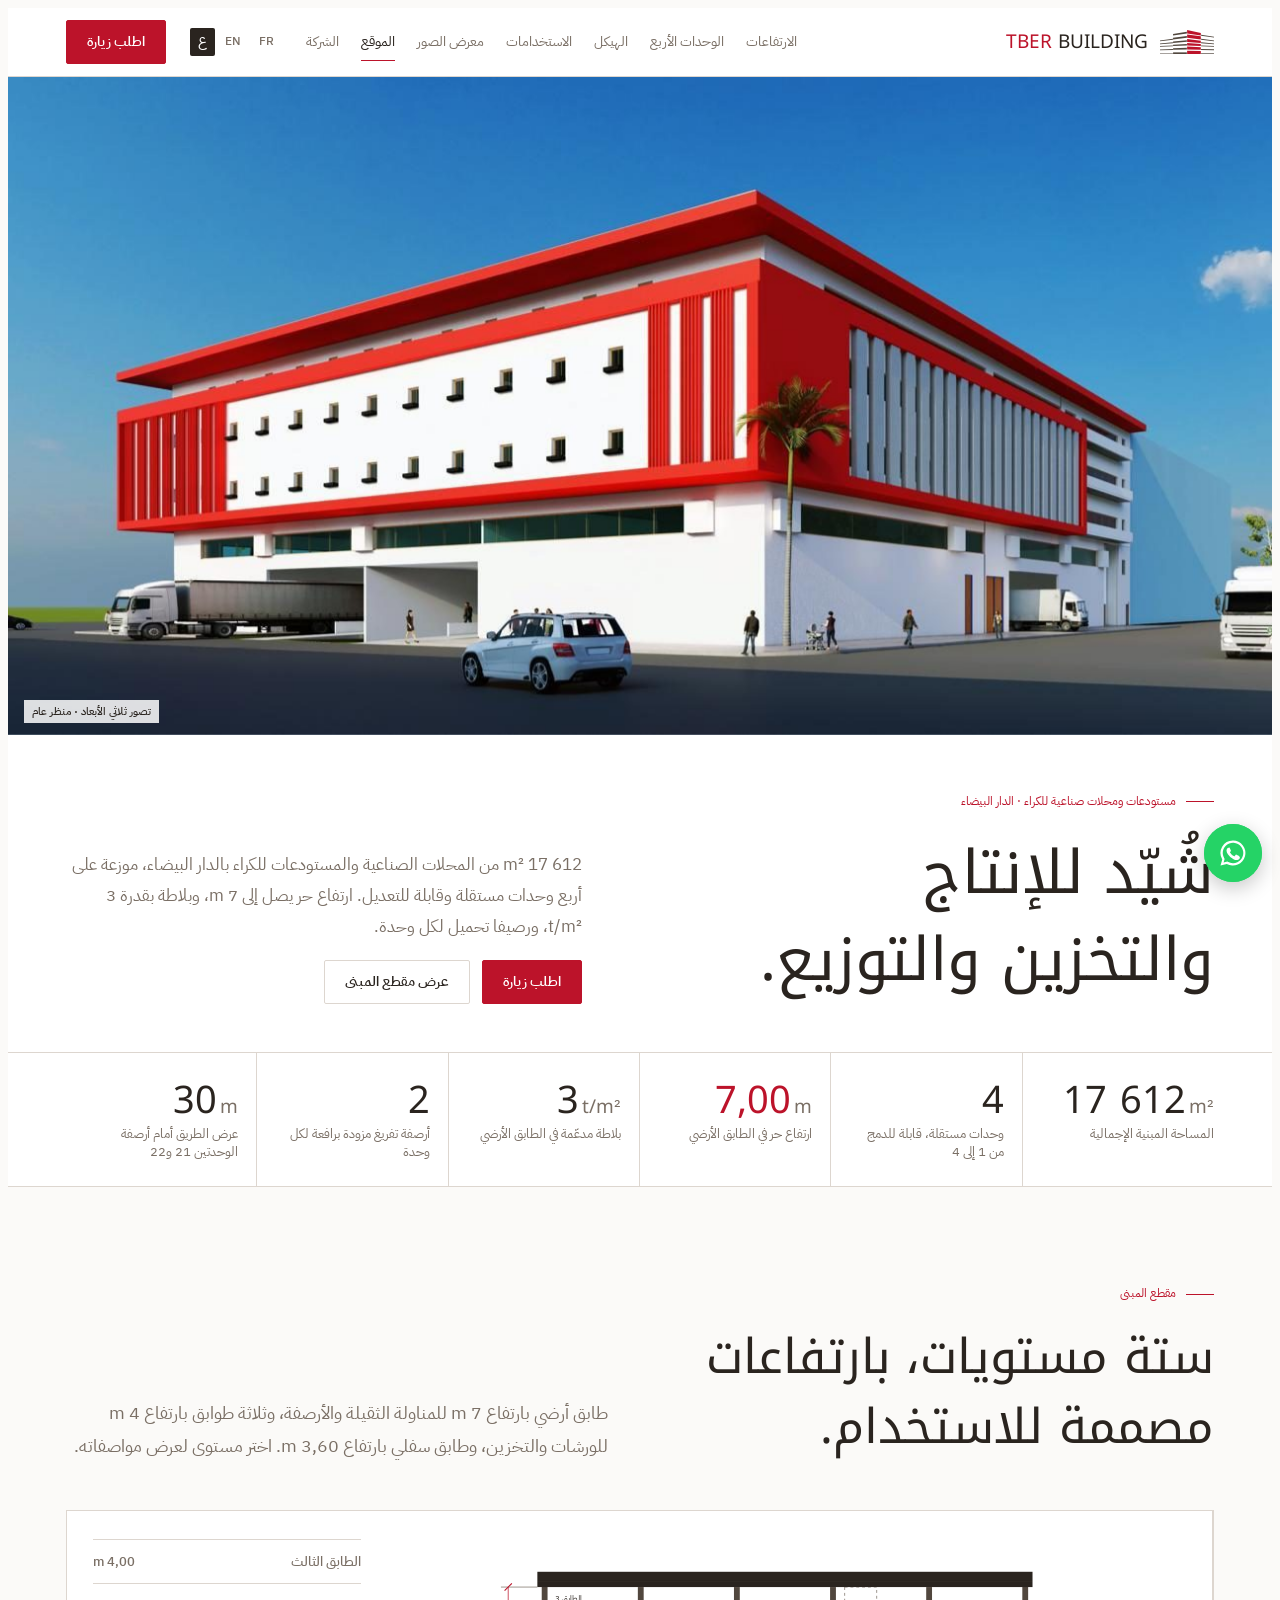
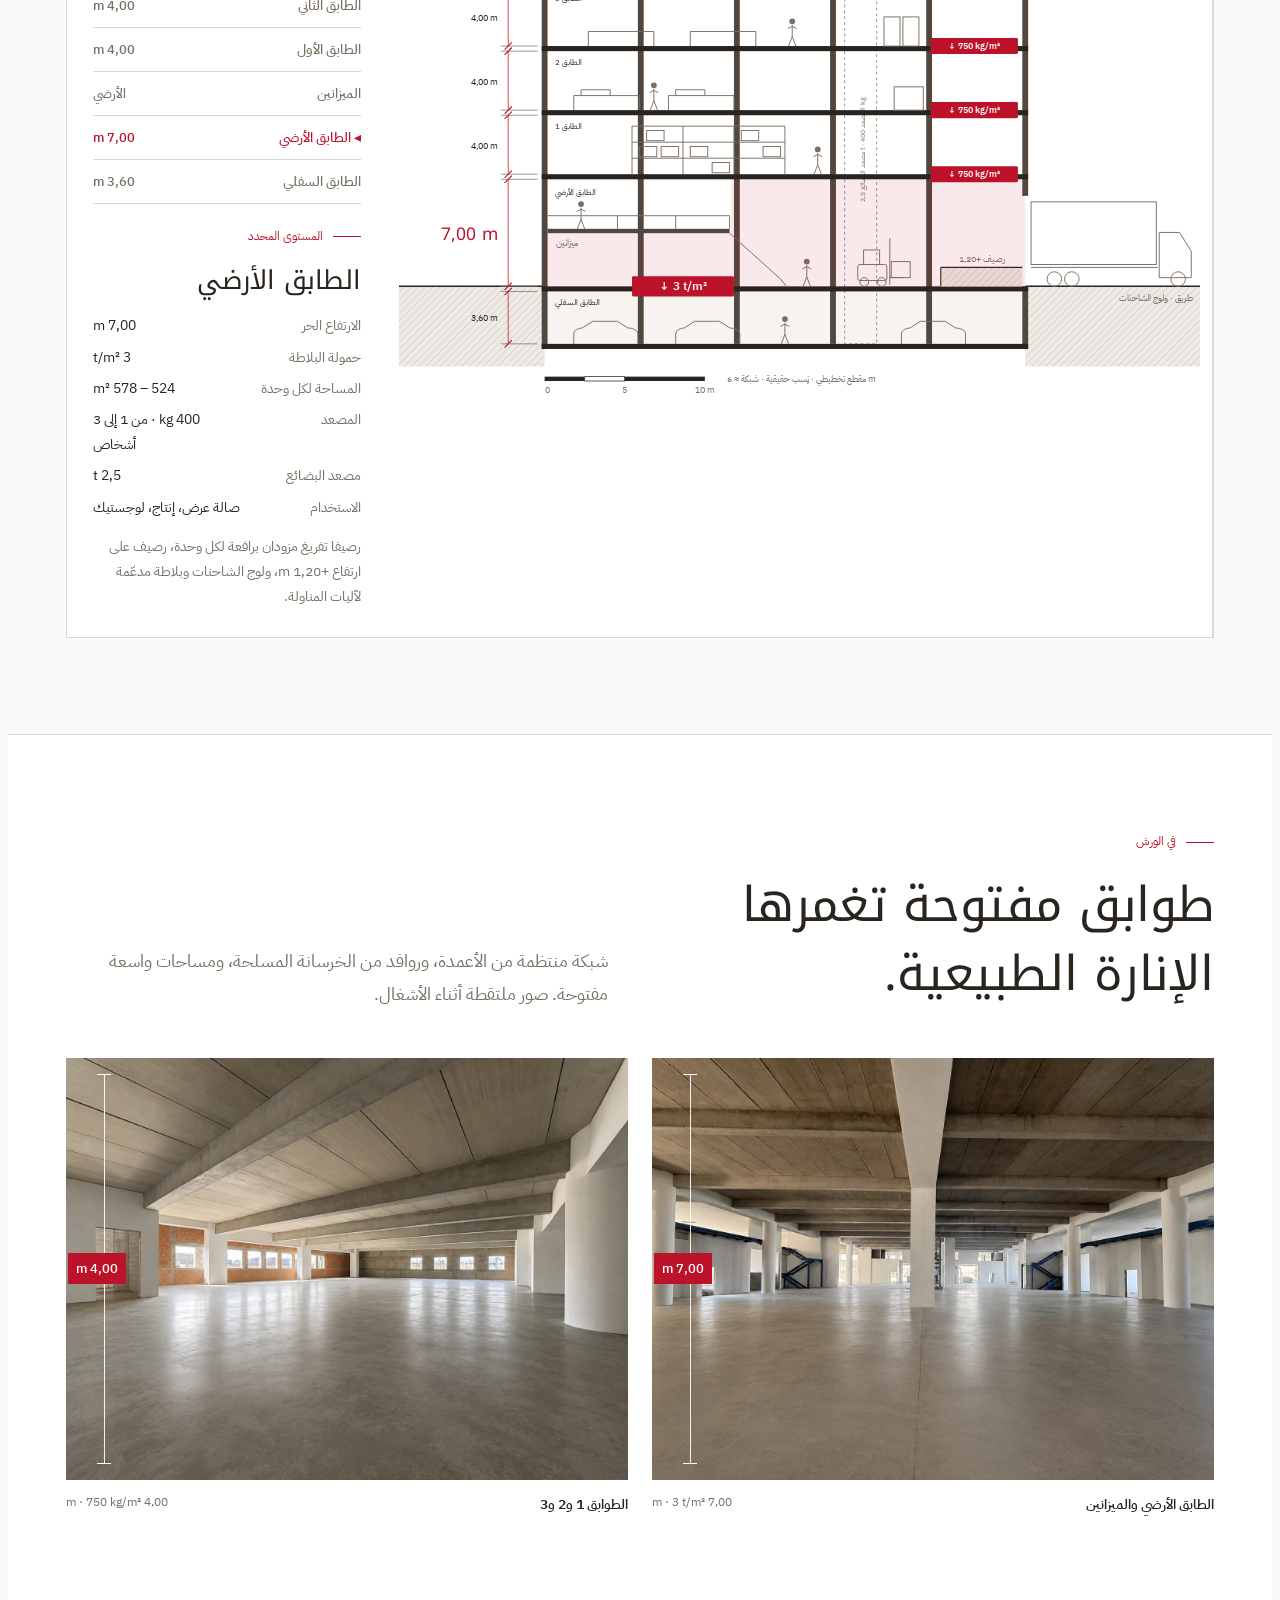
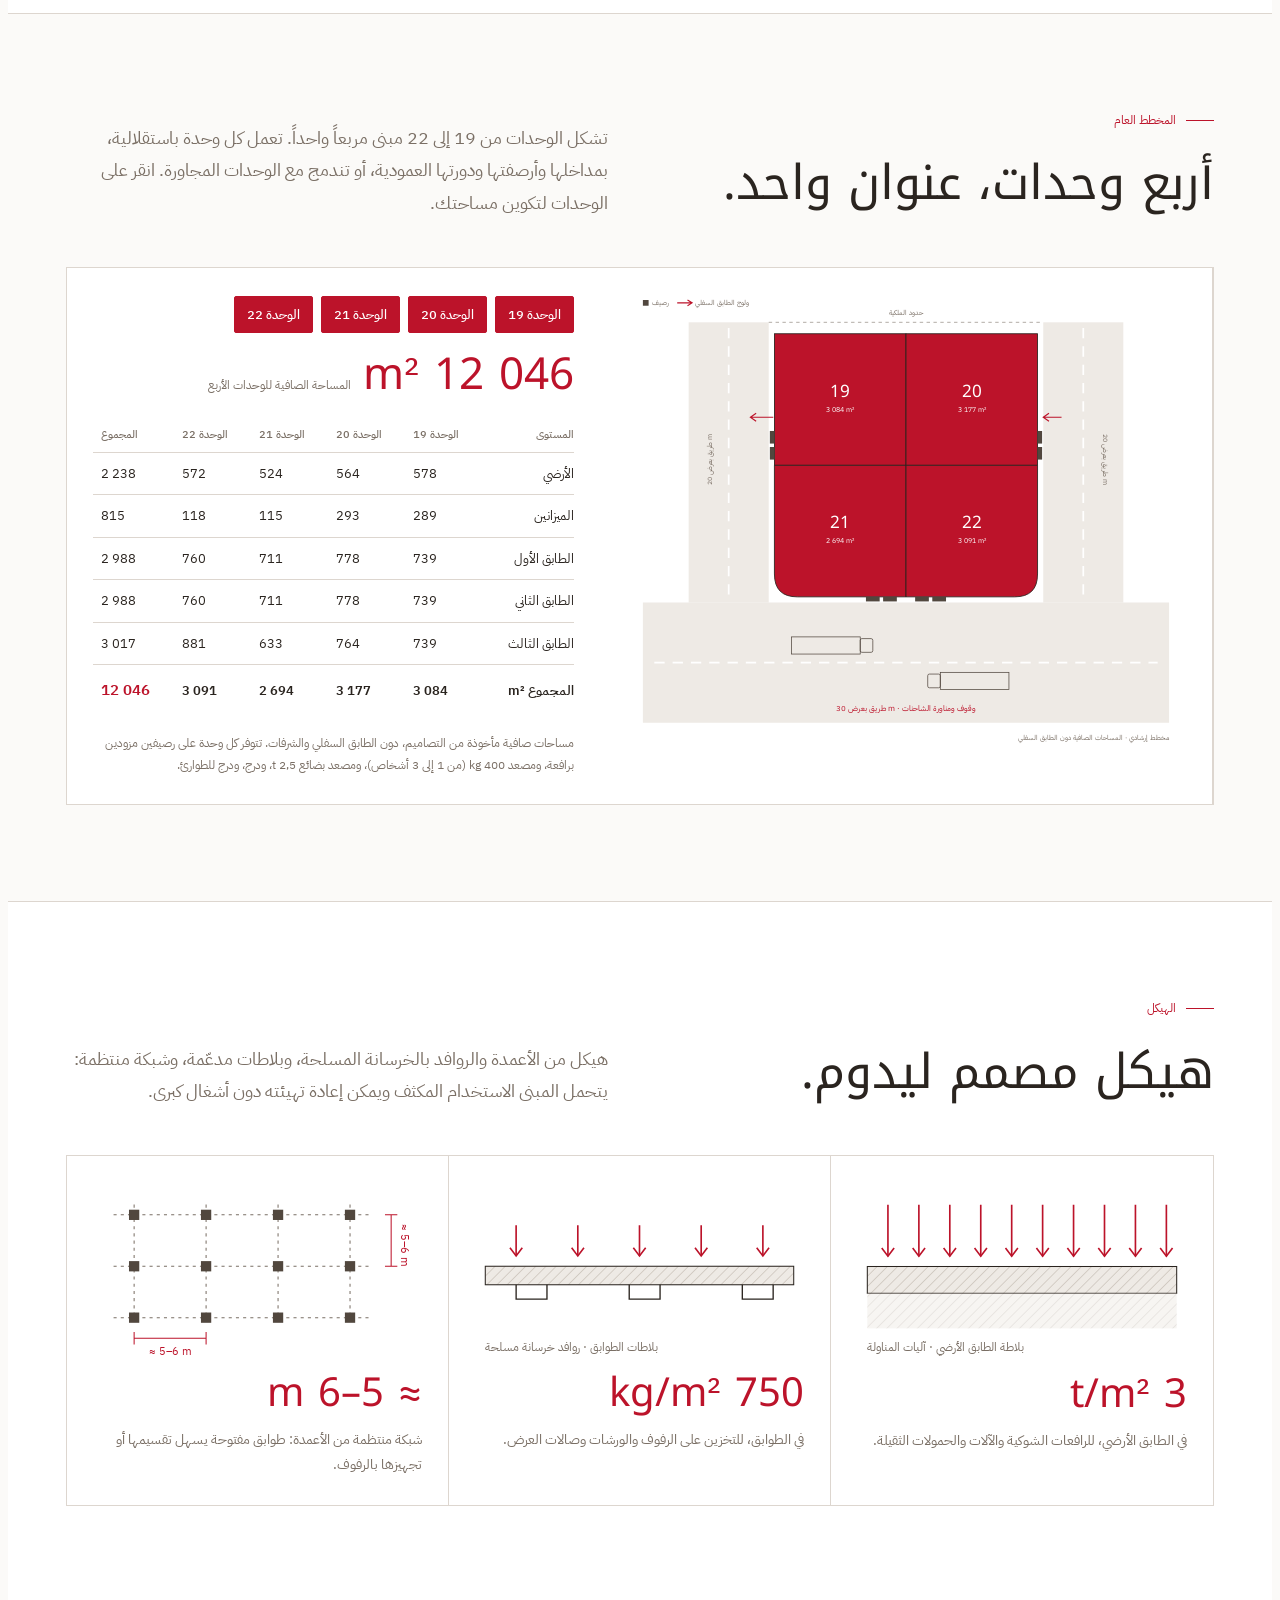
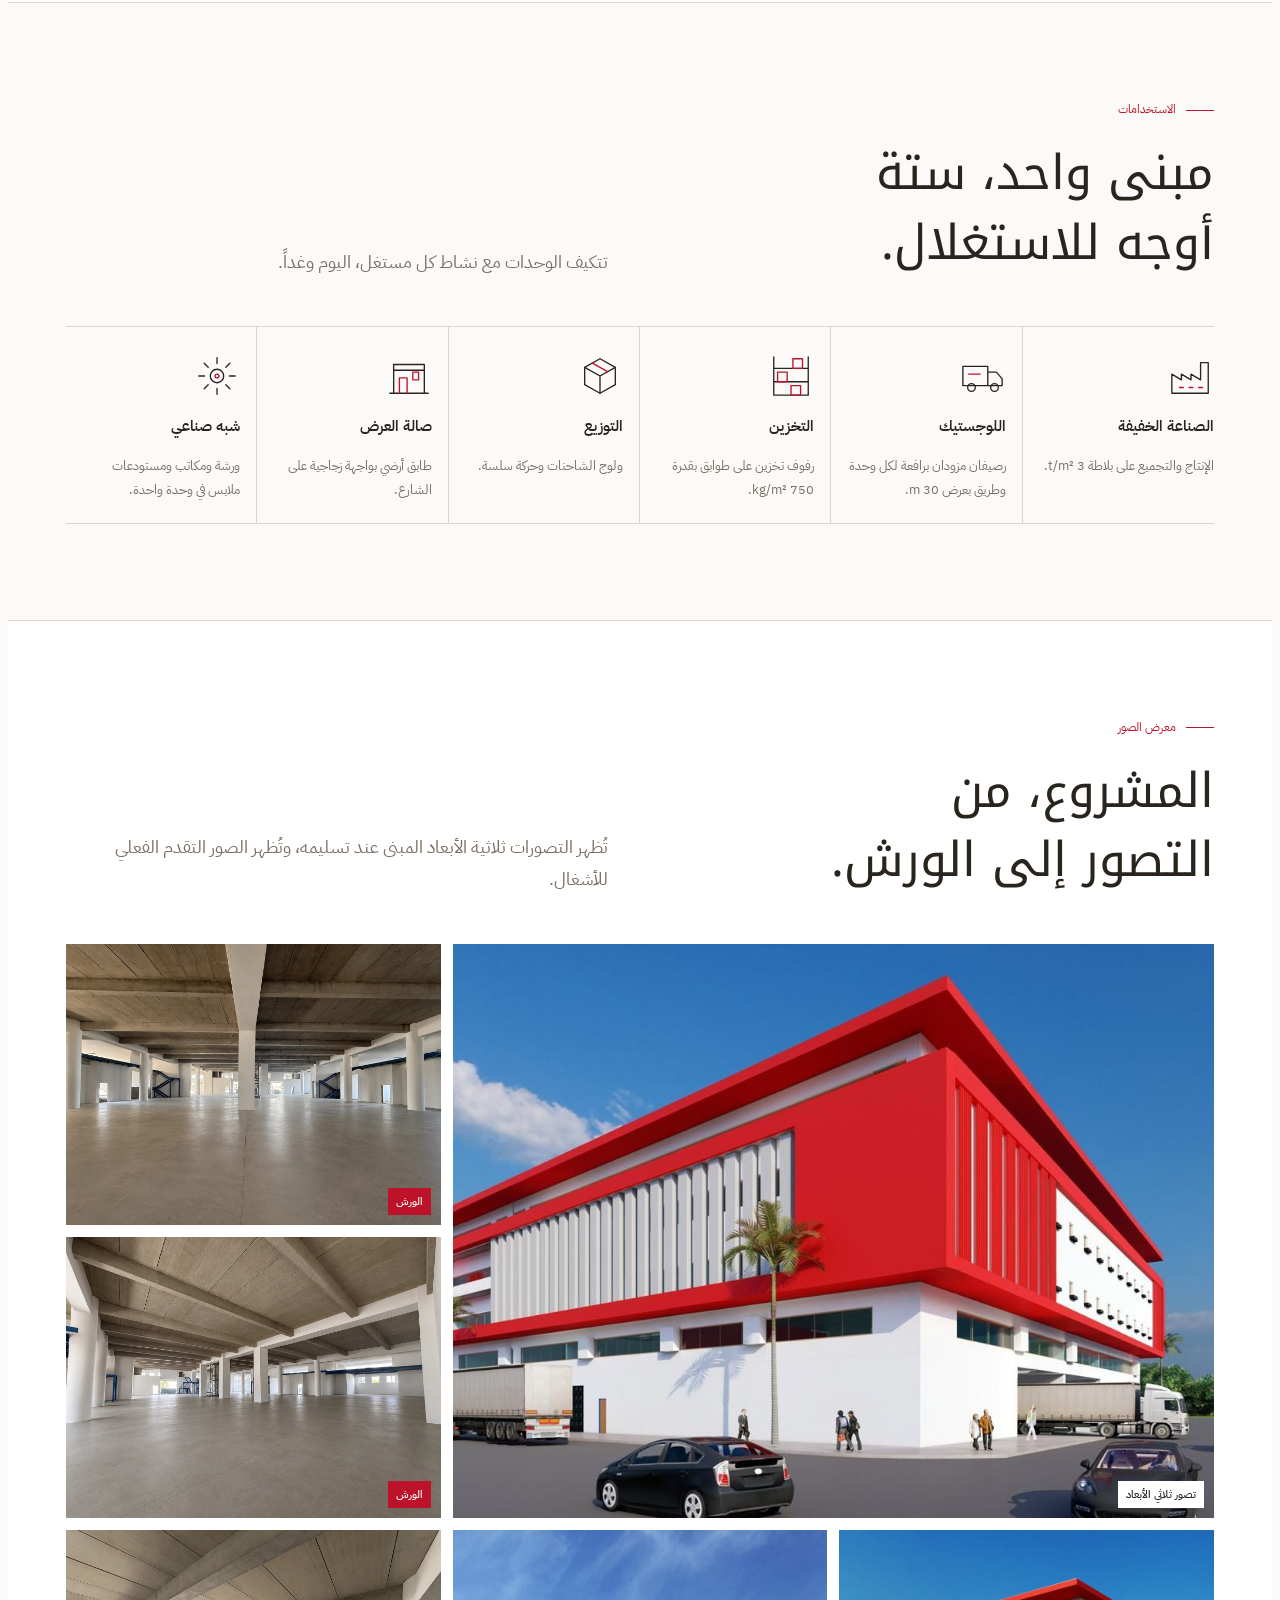
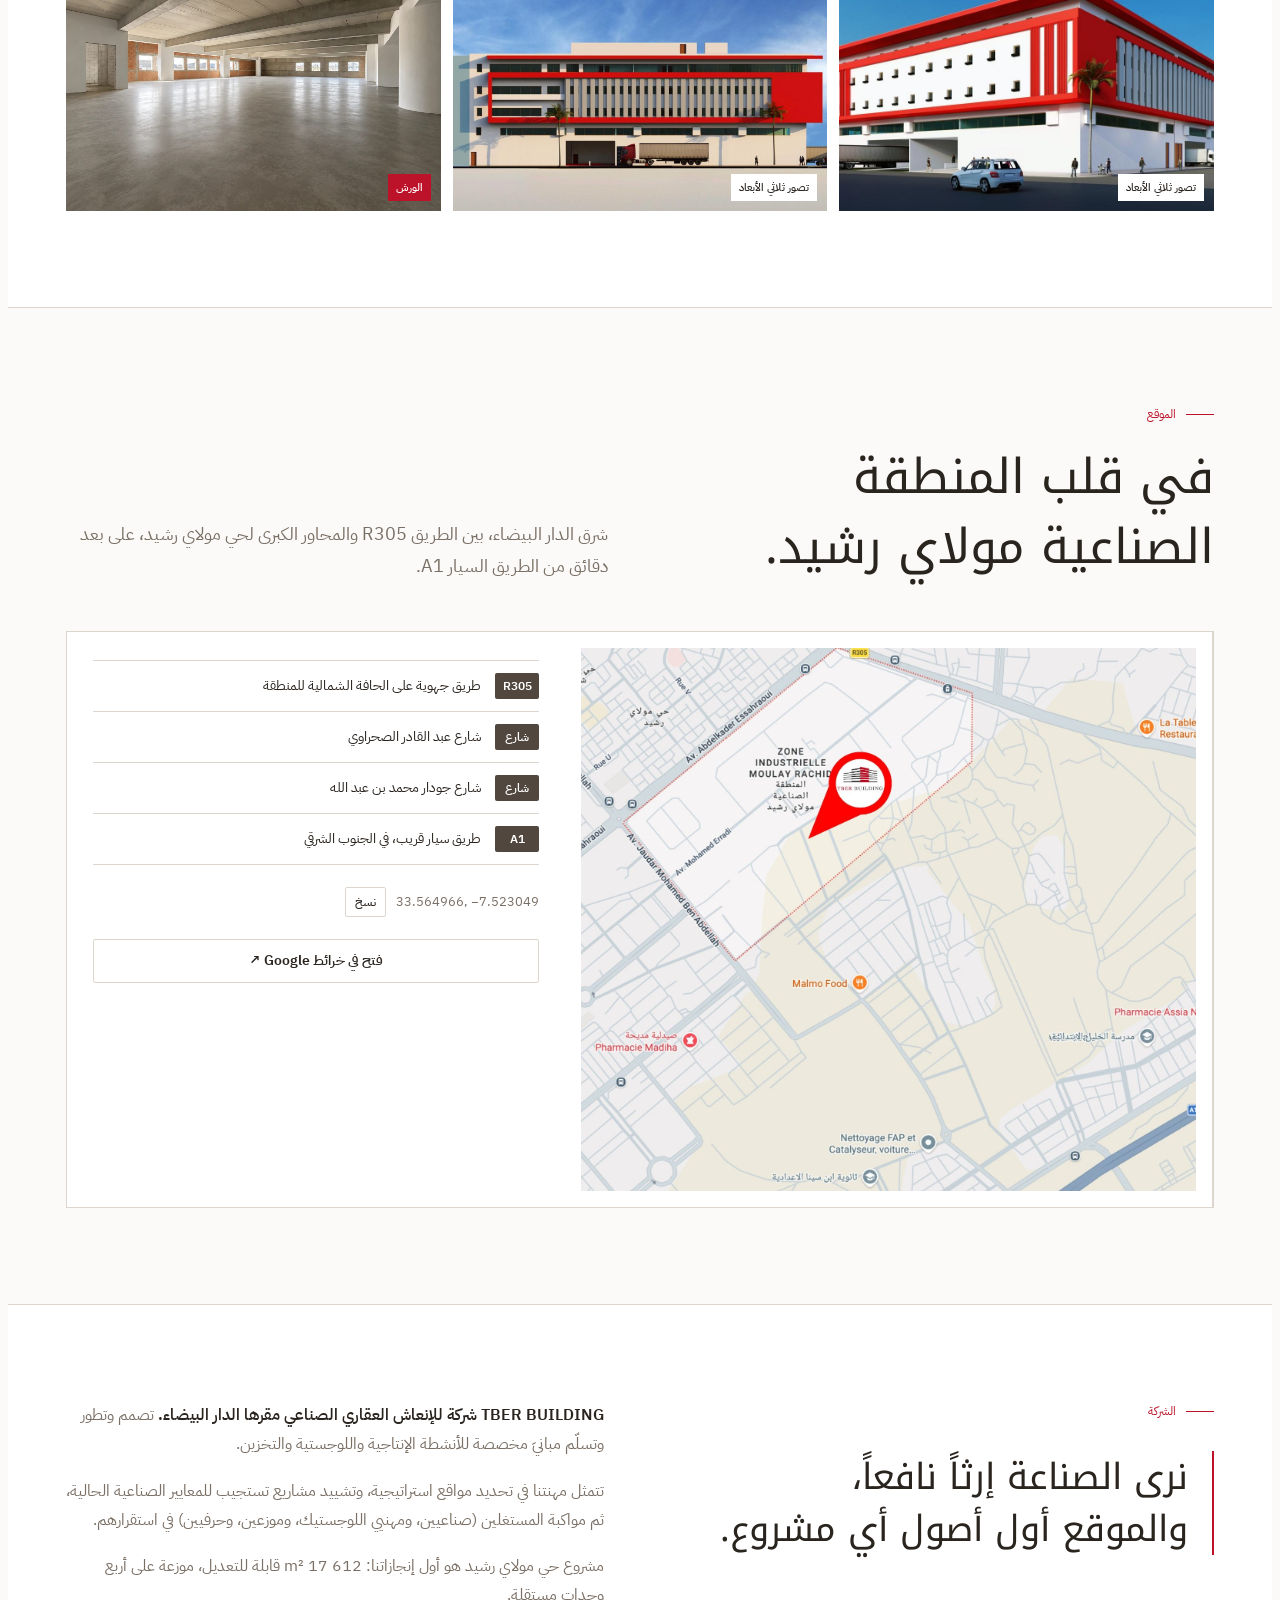
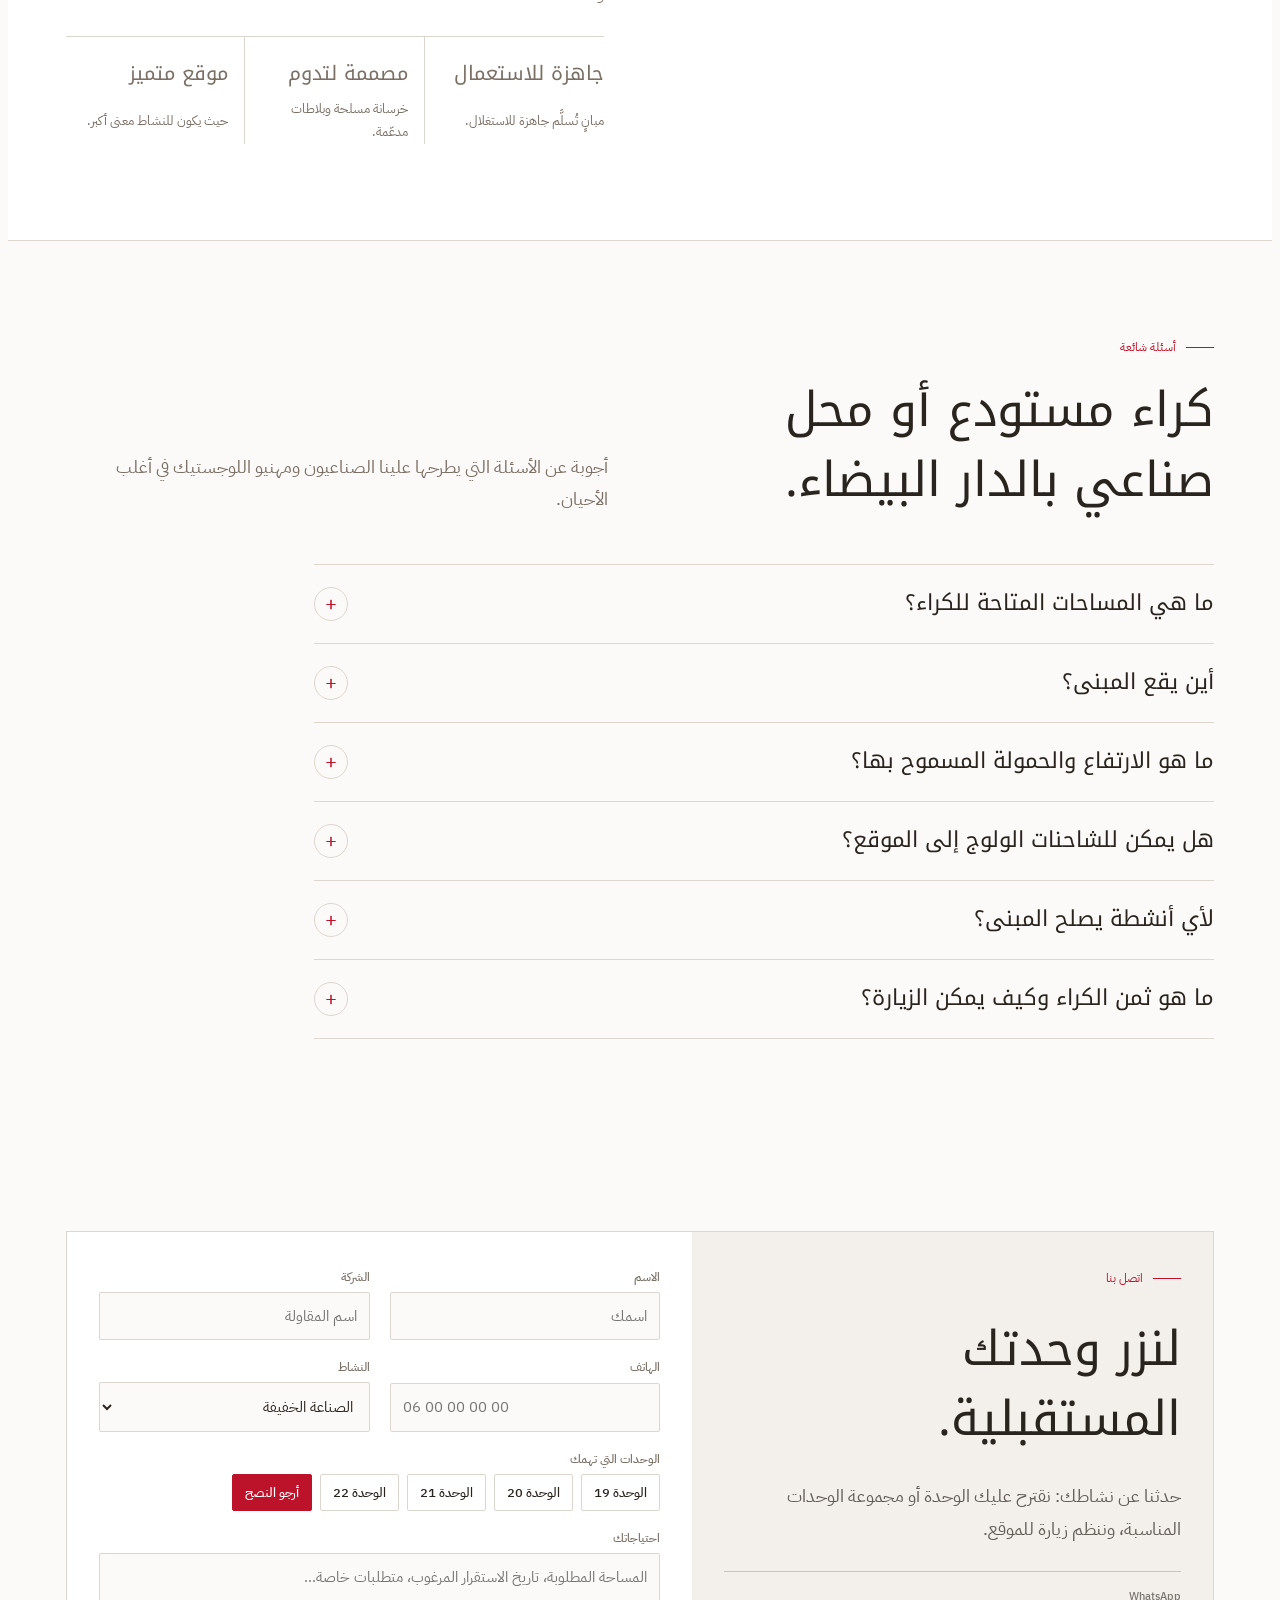
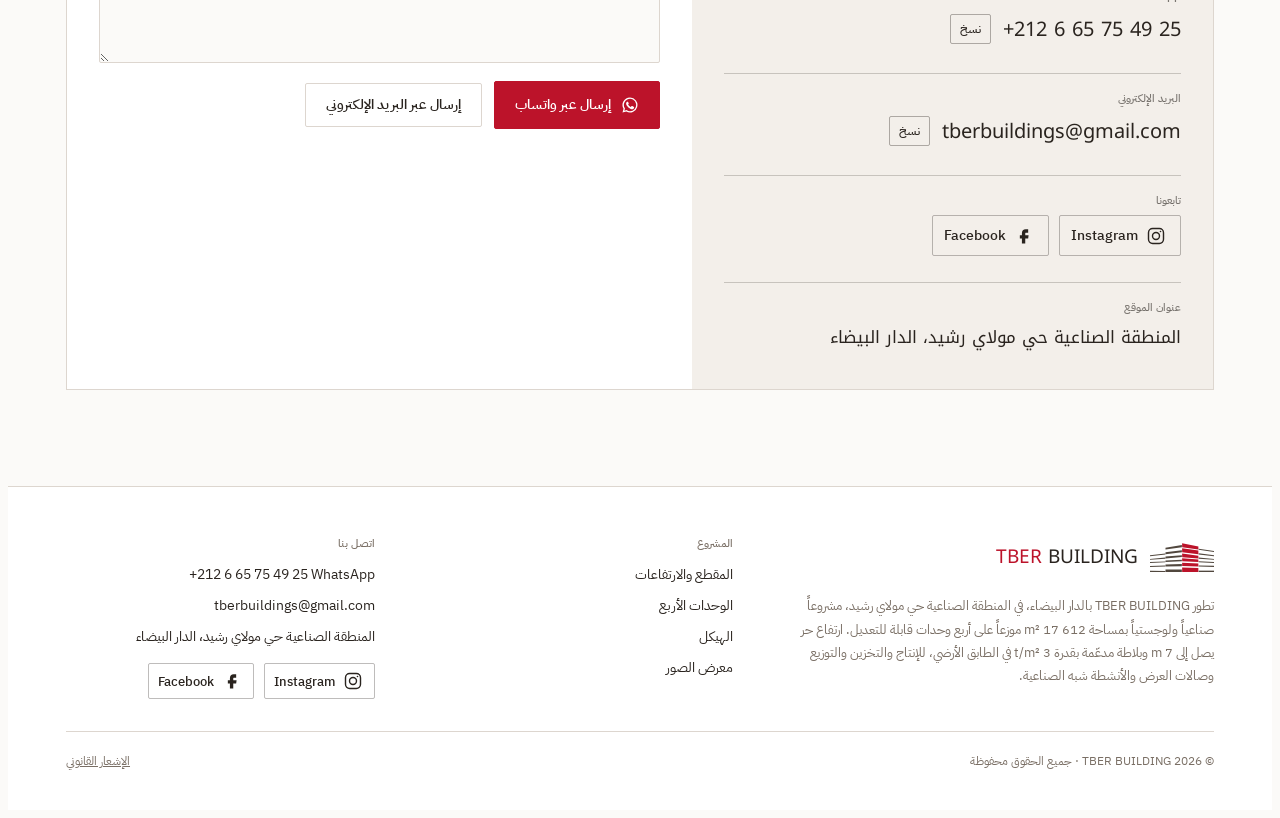
==== commit 7c94f01c: "SEO : mots-clés hangar, dépôt, local industriel + FAQ Titres et descriptions ciblés (FR/EN/AR) d'apr" ====
--- a/ar/index.html
+++ b/ar/index.html
@@ -12,8 +12,8 @@
   gtag('config', 'G-CRP1RFZ2TX');
 </script>
 <meta name="viewport" content="width=device-width, initial-scale=1, viewport-fit=cover">
-<title>TBER BUILDING · منصة لوجستية وصناعية للكراء، حي مولاي رشيد، الدار البيضاء</title>
-<meta name="description" content="منصة لوجستية وصناعية بمساحة 17 612 m² في حي مولاي رشيد بالدار البيضاء. أربع وحدات قابلة للتعديل للكراء: ارتفاع حر 7 m، بلاطة 3 t/m²، رصيفان لكل وحدة.">
+<title>مستودعات ومحلات صناعية للكراء بالدار البيضاء | TBER BUILDING</title>
+<meta name="description" content="كراء مستودعات ومحلات صناعية بالدار البيضاء (حي مولاي رشيد): أربع وحدات قابلة للتعديل، 17 612 m²، ارتفاع حر 7 m، بلاطة 3 t/m²، رصيفان لكل وحدة. الزيارة بموعد.">
 <meta name="theme-color" content="#BC132A">
 <link rel="canonical" href="https://tberbuilding.ma/ar/">
 <link rel="alternate" hreflang="fr" href="https://tberbuilding.ma/">
@@ -23,7 +23,7 @@
 <link rel="icon" href="../assets/favicon.svg" type="image/svg+xml">
 <meta property="og:type" content="website">
 <meta property="og:locale" content="ar_MA">
-<meta property="og:title" content="TBER BUILDING · 17 612 m² من الفضاءات الصناعية للكراء بالدار البيضاء">
+<meta property="og:title" content="مستودعات ومحلات صناعية للكراء بالدار البيضاء · TBER BUILDING">
 <meta property="og:description" content="أربع وحدات قابلة للتعديل، ارتفاع حر 7 m، بلاطة 3 t/m²، رصيفان لكل وحدة. المنطقة الصناعية مولاي رشيد.">
 <meta property="og:image" content="https://tberbuilding.ma/assets/rendu-angle-quais.jpg">
 <link rel="preconnect" href="https://fonts.googleapis.com">
@@ -69,11 +69,11 @@
     </figure>
     <div class="wrap intro">
       <div>
-        <span class="eyebrow">منصة لوجستية وصناعية · الدار البيضاء</span>
+        <span class="eyebrow">مستودعات ومحلات صناعية للكراء · الدار البيضاء</span>
         <h1>شُيّد للإنتاج والتخزين والتوزيع.</h1>
       </div>
       <div>
-        <p>17 612 m² مبنية، موزعة على أربع وحدات مستقلة وقابلة للتعديل، معروضة للكراء. ارتفاع حر يصل إلى 7 m، وبلاطة بقدرة 3 t/m²، ورصيفا تحميل لكل وحدة.</p>
+        <p>17 612 m² من المحلات الصناعية والمستودعات للكراء بالدار البيضاء، موزعة على أربع وحدات مستقلة وقابلة للتعديل. ارتفاع حر يصل إلى 7 m، وبلاطة بقدرة 3 t/m²، ورصيفا تحميل لكل وحدة.</p>
         <div class="ctas">
           <a class="btn" href="#contact">اطلب زيارة</a>
           <a class="btn ghost" href="#hauteurs">عرض مقطع المبنى</a>
@@ -545,6 +545,28 @@
     </div>
   </section>
 
+  <!-- FAQ -->
+  <section class="sec" id="faq">
+    <div class="wrap faq">
+      <div class="sec-head">
+        <div>
+          <span class="eyebrow">أسئلة شائعة</span>
+          <h2>كراء مستودع أو محل صناعي بالدار البيضاء.</h2>
+        </div>
+        <p class="lead">أجوبة عن الأسئلة التي يطرحها علينا الصناعيون ومهنيو اللوجستيك في أغلب الأحيان.</p>
+      </div>
+      <div class="qas">
+        <details class="qa"><summary>ما هي المساحات المتاحة للكراء؟</summary><p>يضم المبنى 17 612 m² مبنية، موزعة على أربع وحدات مستقلة (من 19 إلى 22) تتراوح مساحة كل منها الصافية بين 2 694 و3 177 m² دون الطابق السفلي. يمكن كراء الوحدات بشكل منفصل أو دمجها، من وحدة إلى أربع.</p></details>
+        <details class="qa"><summary>أين يقع المبنى؟</summary><p>في المنطقة الصناعية حي مولاي رشيد، شرق الدار البيضاء، بين الطريق R305 والمحاور الكبرى للحي، على بعد دقائق من الطريق السيار A1.</p></details>
+        <details class="qa"><summary>ما هو الارتفاع والحمولة المسموح بها؟</summary><p>يوفر الطابق الأرضي ارتفاعاً حراً يبلغ 7 m وبلاطة بقدرة 3 t/m²، مناسبة للرافعات الشوكية والحمولات الثقيلة. أما الطوابق الثلاثة فارتفاعها 4 m وبلاطتها بقدرة 750 kg/m².</p></details>
+        <details class="qa"><summary>هل يمكن للشاحنات الولوج إلى الموقع؟</summary><p>نعم. تتوفر كل وحدة على رصيفي تفريغ مزودين برافعة، وتطل الوحدتان 21 و22 على طريق بعرض 30 m لوقوف الشاحنات ومناورتها. ويخدم مصعد بضائع بقدرة 2,5 t جميع المستويات.</p></details>
+        <details class="qa"><summary>لأي أنشطة يصلح المبنى؟</summary><p>الصناعة الخفيفة، واللوجستيك، والتخزين، والتوزيع، وصالات العرض، والأنشطة شبه الصناعية. ويسهل تقسيم الطوابق المفتوحة القائمة على شبكة منتظمة من الأعمدة.</p></details>
+        <details class="qa"><summary>ما هو ثمن الكراء وكيف يمكن الزيارة؟</summary><p>يتوقف ثمن الكراء على الوحدة والمساحة المختارة، ويُبلَّغ عند الطلب. تتم الزيارات بموعد، عبر واتساب على الرقم +212 6 65 75 49 25 أو عبر البريد الإلكتروني.</p></details>
+      </div>
+    </div>
+    <script type="application/ld+json">{"@context": "https://schema.org", "@type": "FAQPage", "mainEntity": [{"@type": "Question", "name": "ما هي المساحات المتاحة للكراء؟", "acceptedAnswer": {"@type": "Answer", "text": "يضم المبنى 17 612 m² مبنية، موزعة على أربع وحدات مستقلة (من 19 إلى 22) تتراوح مساحة كل منها الصافية بين 2 694 و3 177 m² دون الطابق السفلي. يمكن كراء الوحدات بشكل منفصل أو دمجها، من وحدة إلى أربع."}}, {"@type": "Question", "name": "أين يقع المبنى؟", "acceptedAnswer": {"@type": "Answer", "text": "في المنطقة الصناعية حي مولاي رشيد، شرق الدار البيضاء، بين الطريق R305 والمحاور الكبرى للحي، على بعد دقائق من الطريق السيار A1."}}, {"@type": "Question", "name": "ما هو الارتفاع والحمولة المسموح بها؟", "acceptedAnswer": {"@type": "Answer", "text": "يوفر الطابق الأرضي ارتفاعاً حراً يبلغ 7 m وبلاطة بقدرة 3 t/m²، مناسبة للرافعات الشوكية والحمولات الثقيلة. أما الطوابق الثلاثة فارتفاعها 4 m وبلاطتها بقدرة 750 kg/m²."}}, {"@type": "Question", "name": "هل يمكن للشاحنات الولوج إلى الموقع؟", "acceptedAnswer": {"@type": "Answer", "text": "نعم. تتوفر كل وحدة على رصيفي تفريغ مزودين برافعة، وتطل الوحدتان 21 و22 على طريق بعرض 30 m لوقوف الشاحنات ومناورتها. ويخدم مصعد بضائع بقدرة 2,5 t جميع المستويات."}}, {"@type": "Question", "name": "لأي أنشطة يصلح المبنى؟", "acceptedAnswer": {"@type": "Answer", "text": "الصناعة الخفيفة، واللوجستيك، والتخزين، والتوزيع، وصالات العرض، والأنشطة شبه الصناعية. ويسهل تقسيم الطوابق المفتوحة القائمة على شبكة منتظمة من الأعمدة."}}, {"@type": "Question", "name": "ما هو ثمن الكراء وكيف يمكن الزيارة؟", "acceptedAnswer": {"@type": "Answer", "text": "يتوقف ثمن الكراء على الوحدة والمساحة المختارة، ويُبلَّغ عند الطلب. تتم الزيارات بموعد، عبر واتساب على الرقم +212 6 65 75 49 25 أو عبر البريد الإلكتروني."}}]}</script>
+  </section>
+
   <!-- CONTACT -->
   <section class="sec" id="contact">
     <div class="wrap">
--- a/css/style.css
+++ b/css/style.css
@@ -292,6 +292,17 @@
 .social svg .dot{fill:currentColor;stroke:none}
 .social.foot{margin-top:14px}
 .social.foot a{font-size:13px;padding:7px 11px 7px 9px}
+
+/* FAQ */
+.qas{display:grid;border-top:1px solid var(--line);max-width:900px}
+.qa{border-bottom:1px solid var(--line)}
+.qa summary{list-style:none;cursor:pointer;display:flex;justify-content:space-between;align-items:center;gap:20px;padding:22px 0;font-family:var(--f-display);font-size:clamp(18px,2vw,22px);line-height:1.35}
+.qa summary::-webkit-details-marker{display:none}
+.qa summary::after{content:"+";flex:none;width:32px;height:32px;display:grid;place-items:center;border:1px solid var(--line);border-radius:50%;font:400 20px/1 var(--f-body);color:var(--red);transition:transform .3s,background .3s,color .3s}
+.qa[open] summary::after{transform:rotate(45deg);background:var(--red);color:var(--on-red);border-color:var(--red)}
+.qa summary:hover{color:var(--red)}
+.qa p{margin:0;padding:0 0 24px;color:var(--muted);max-width:70ch}
+.qa[open] p{animation:up .4s cubic-bezier(.2,.7,.2,1)}
 /* Langues */
 @media (max-width:480px){.hdr .wrap{gap:10px}.brand{gap:8px}.brand svg{width:42px}.brand-name{font-size:15px;letter-spacing:.08em}.lang a{padding:6px 5px}}
 .lang{display:flex;gap:2px;font:500 12px var(--f-mono)}
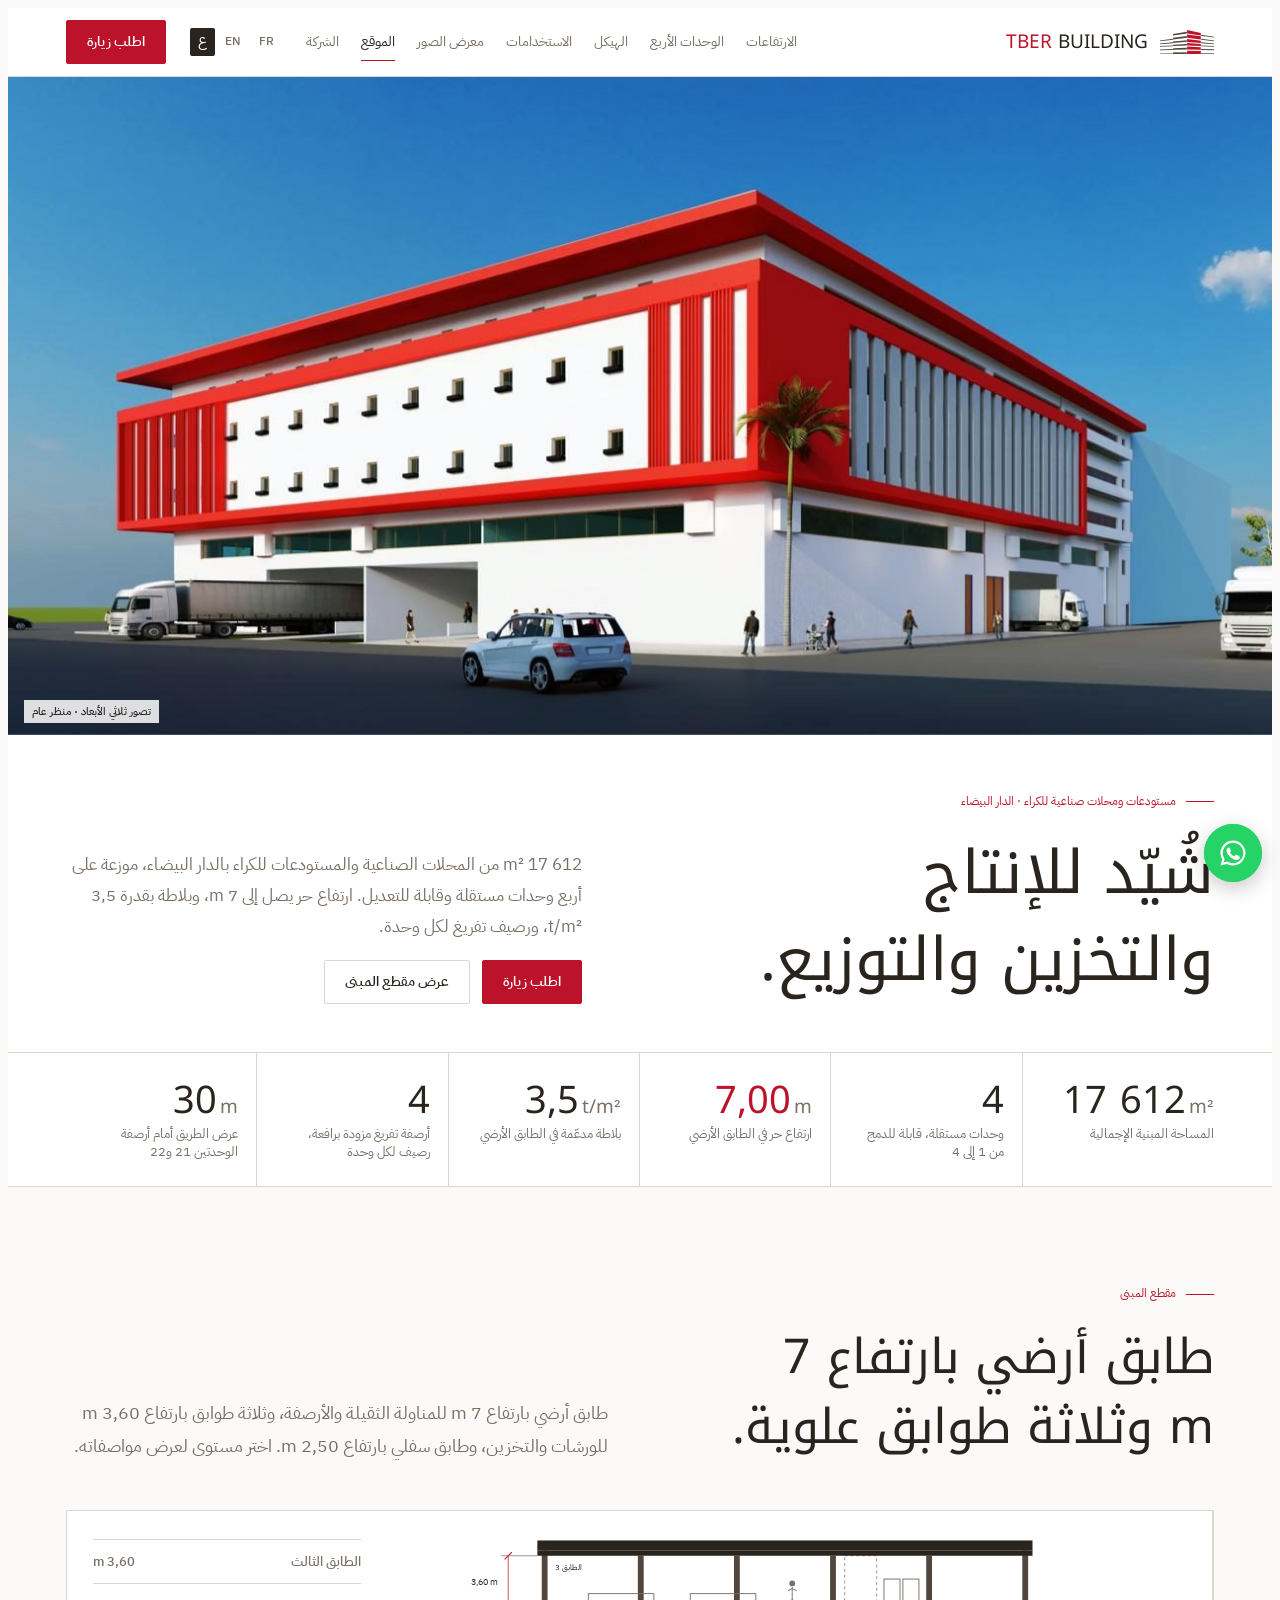
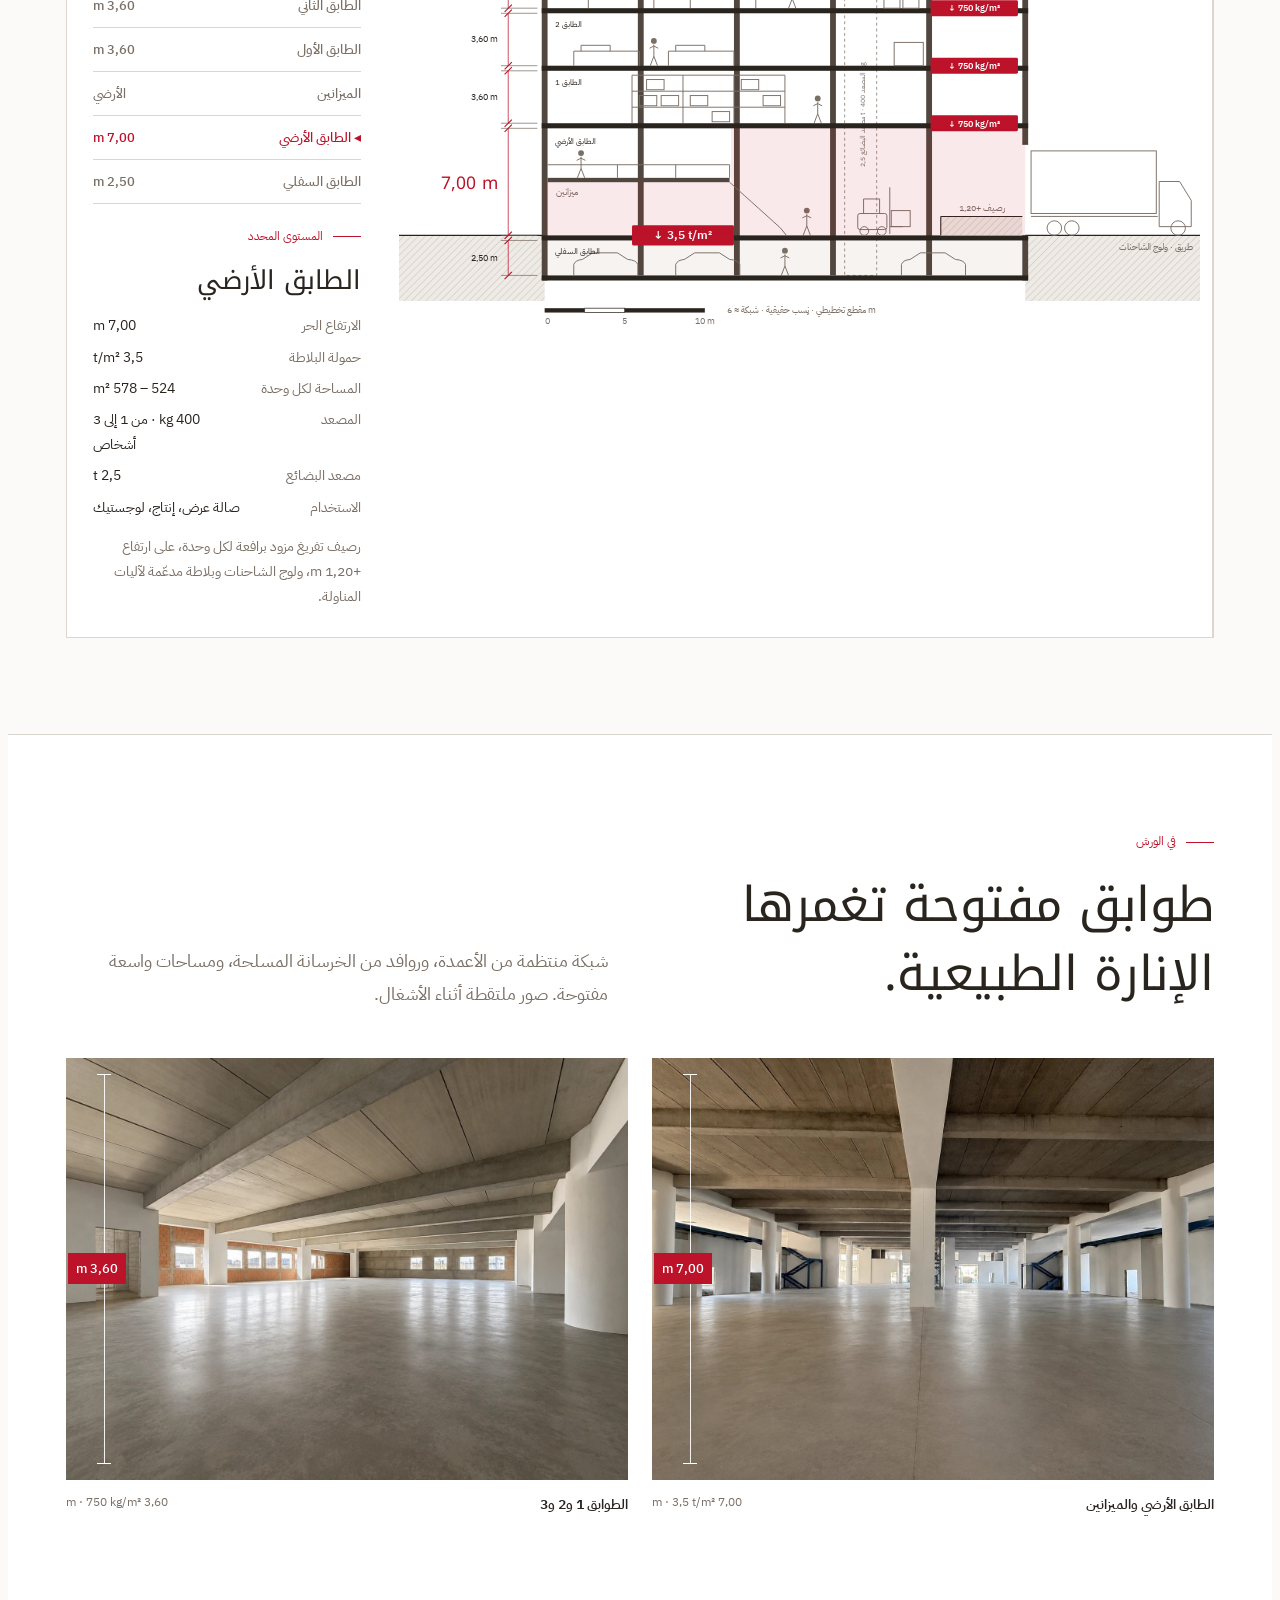
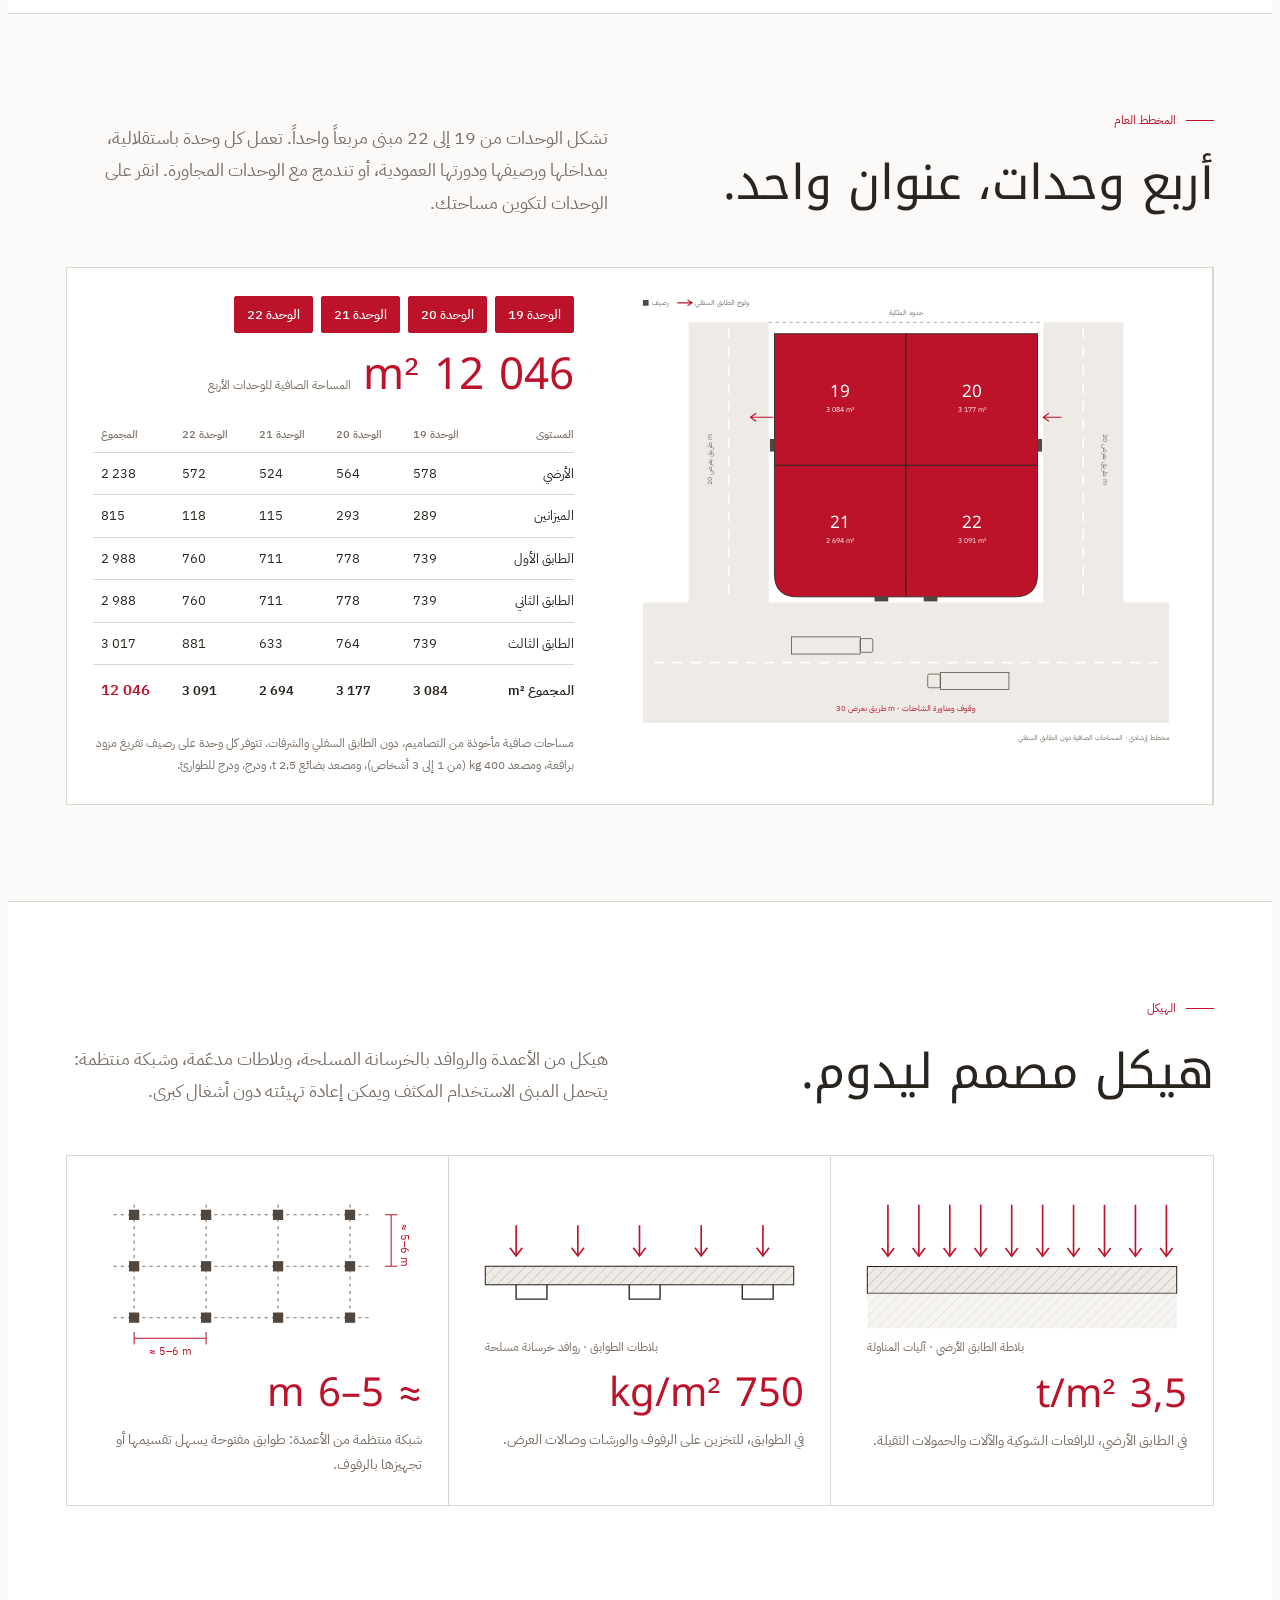
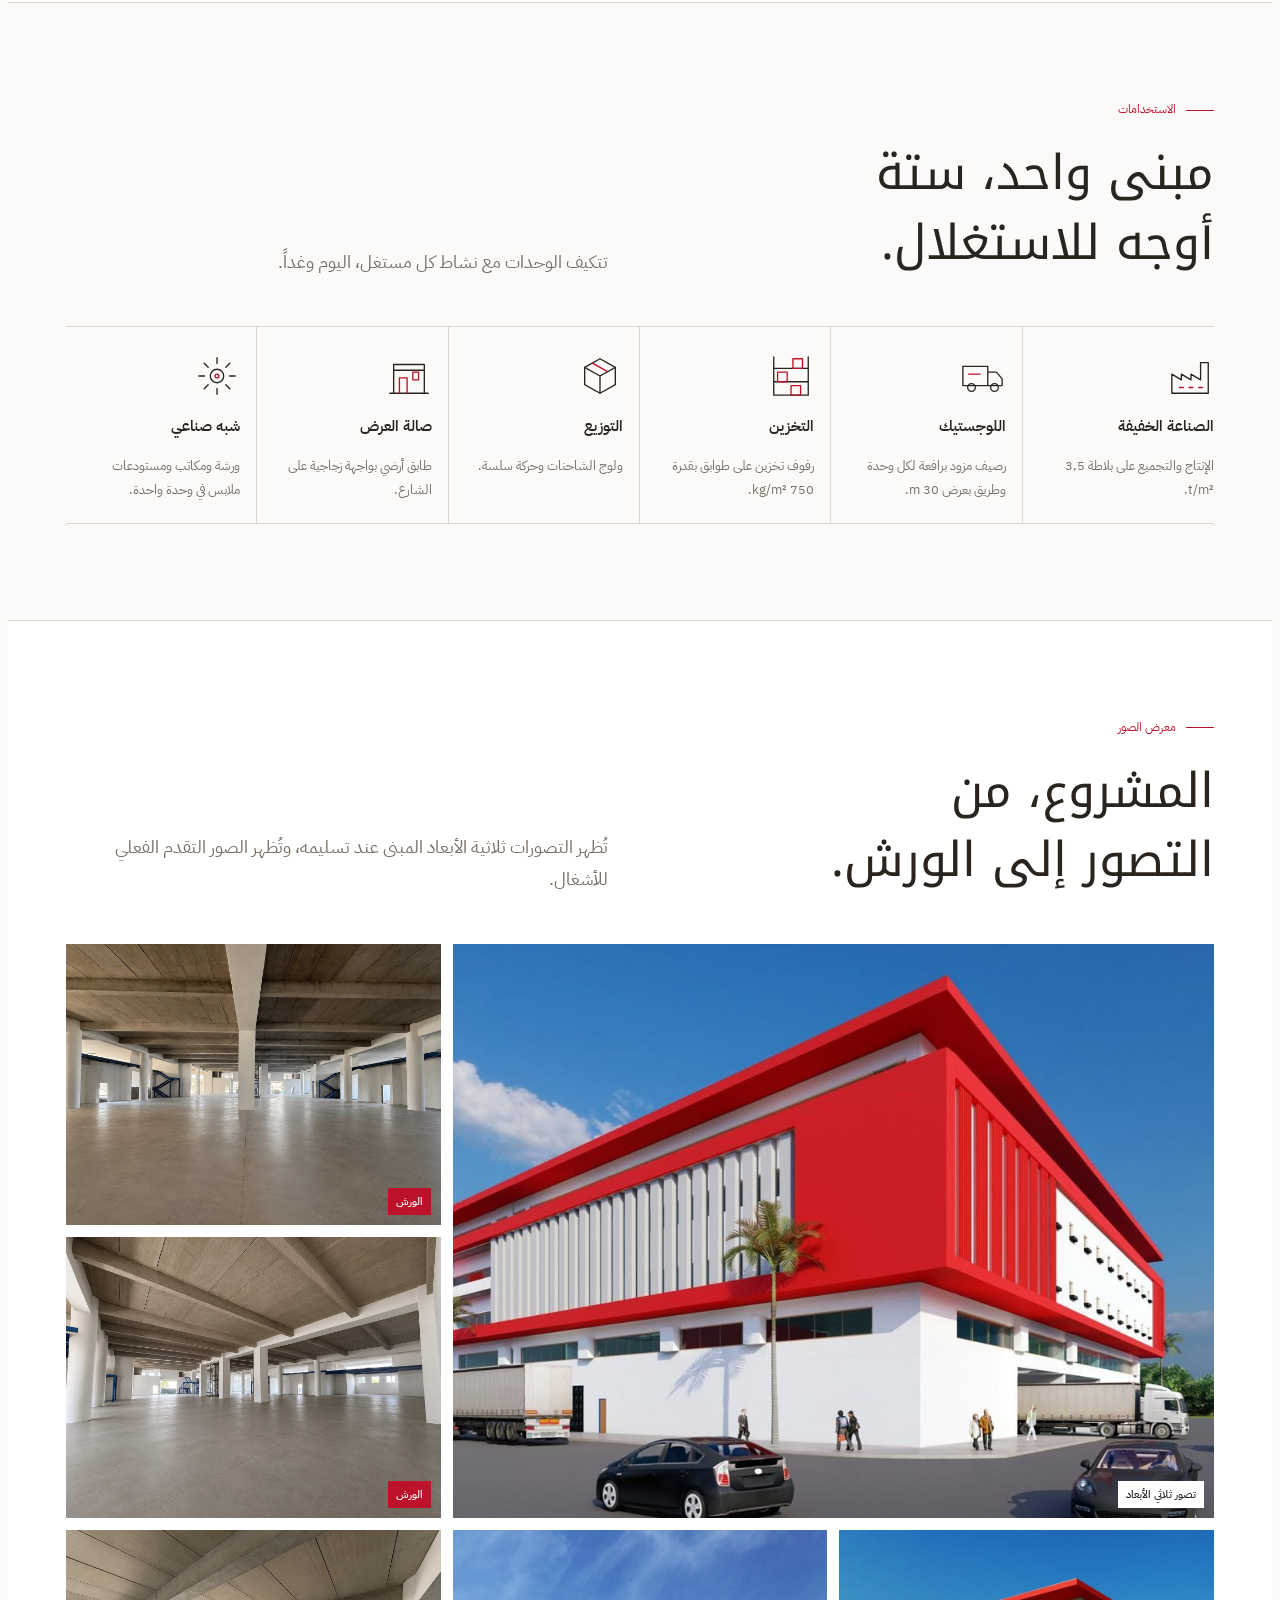
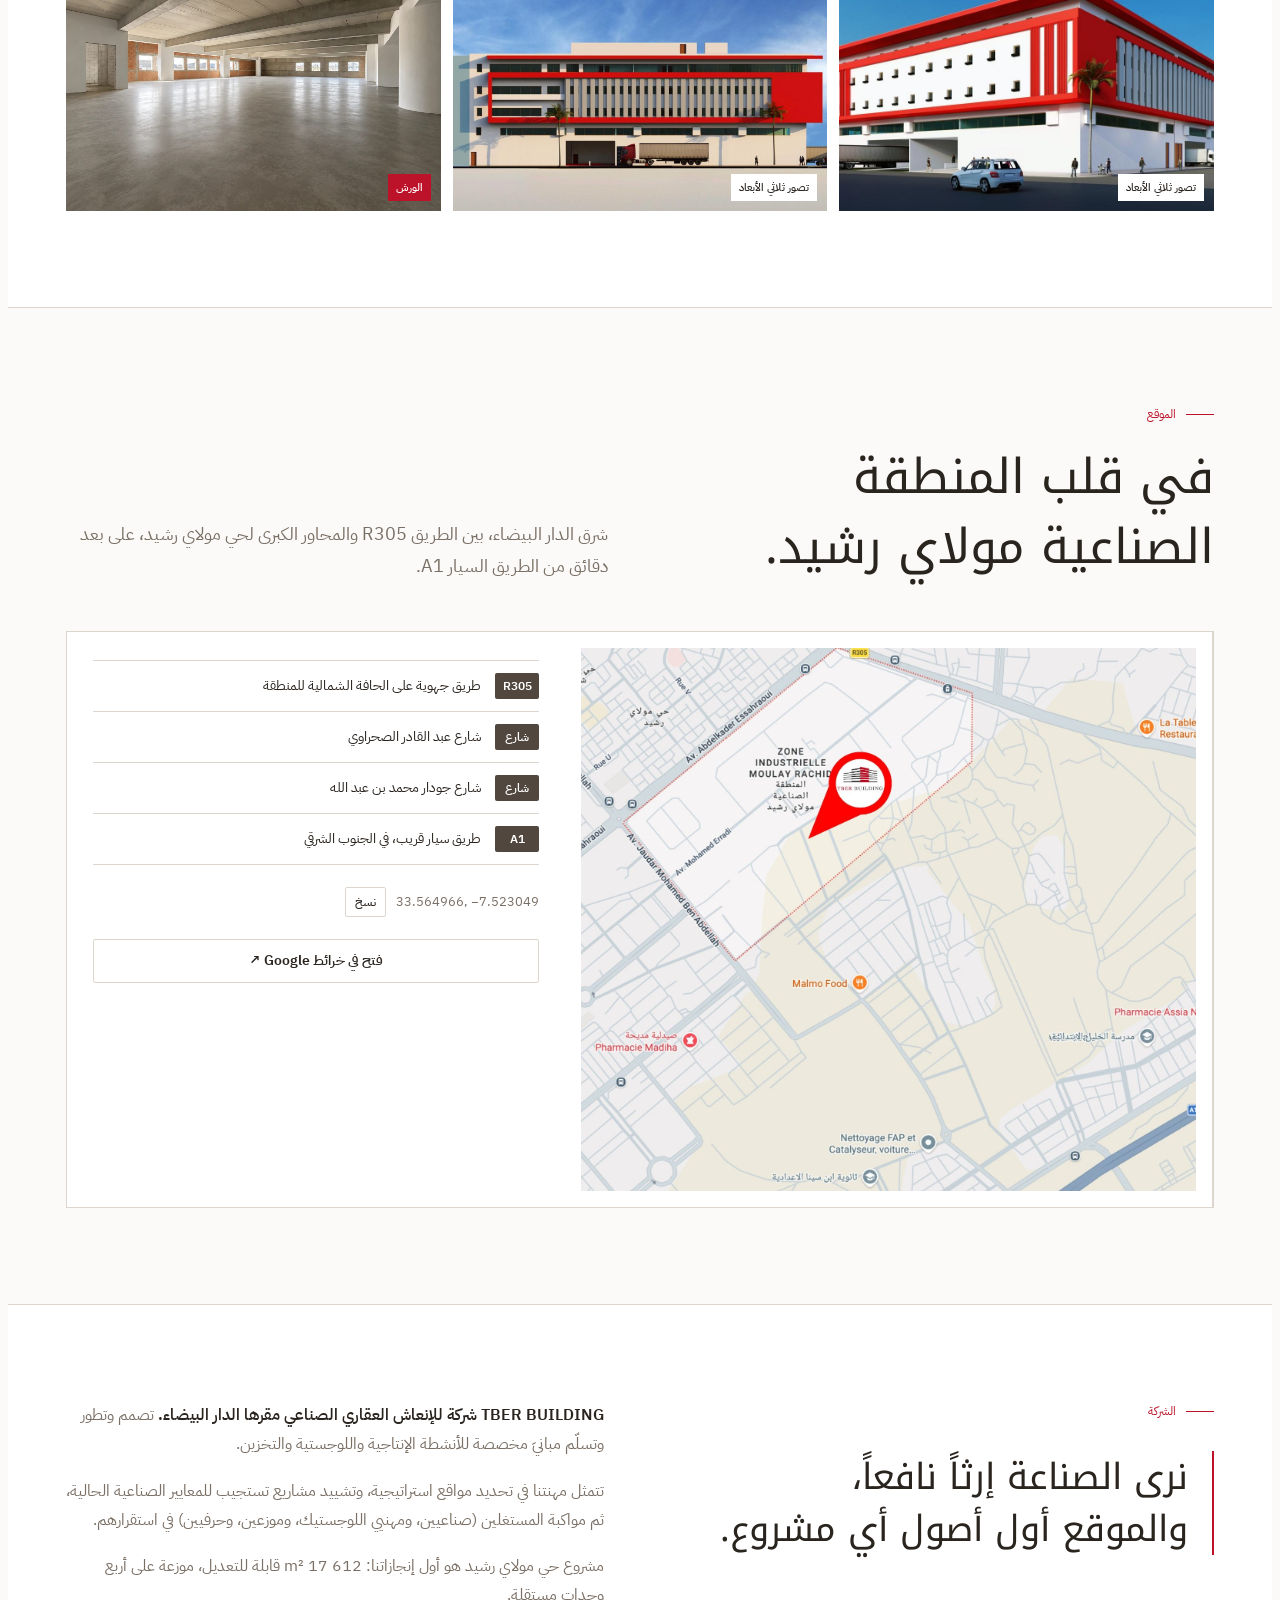
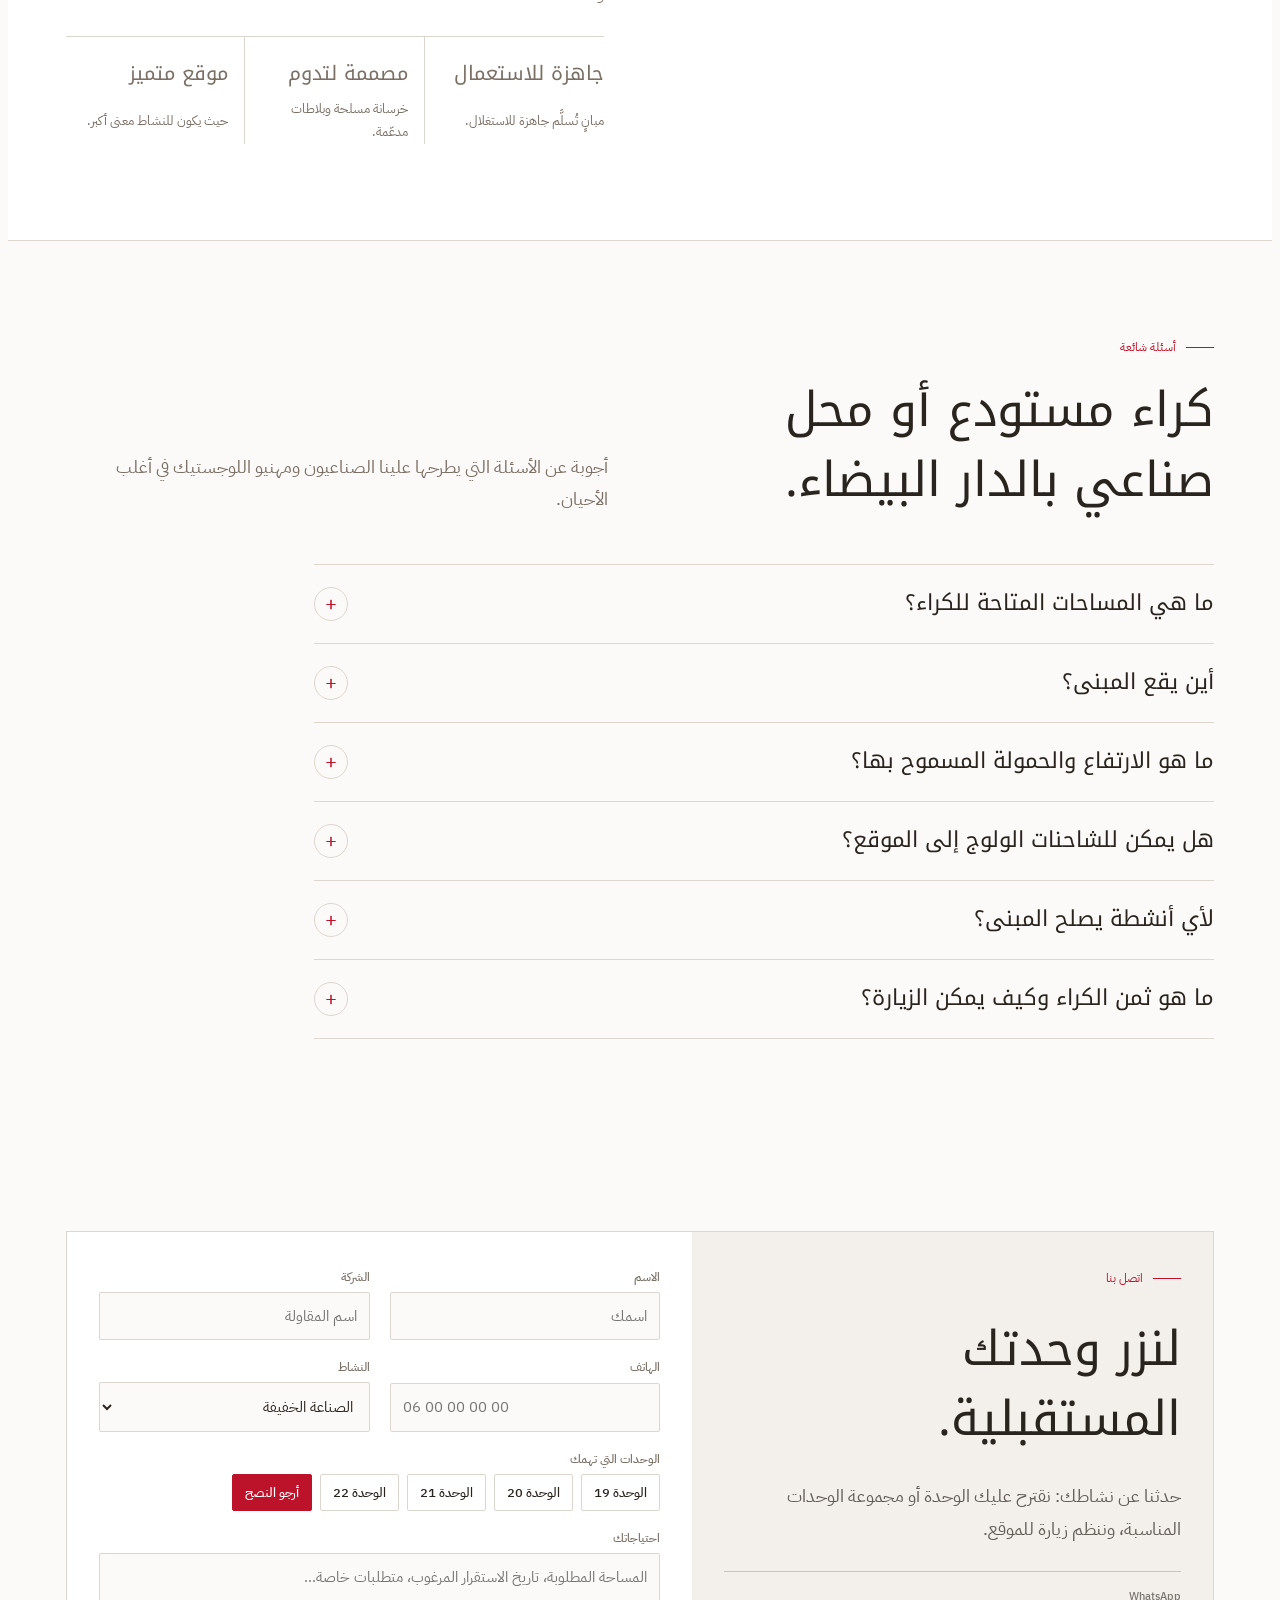
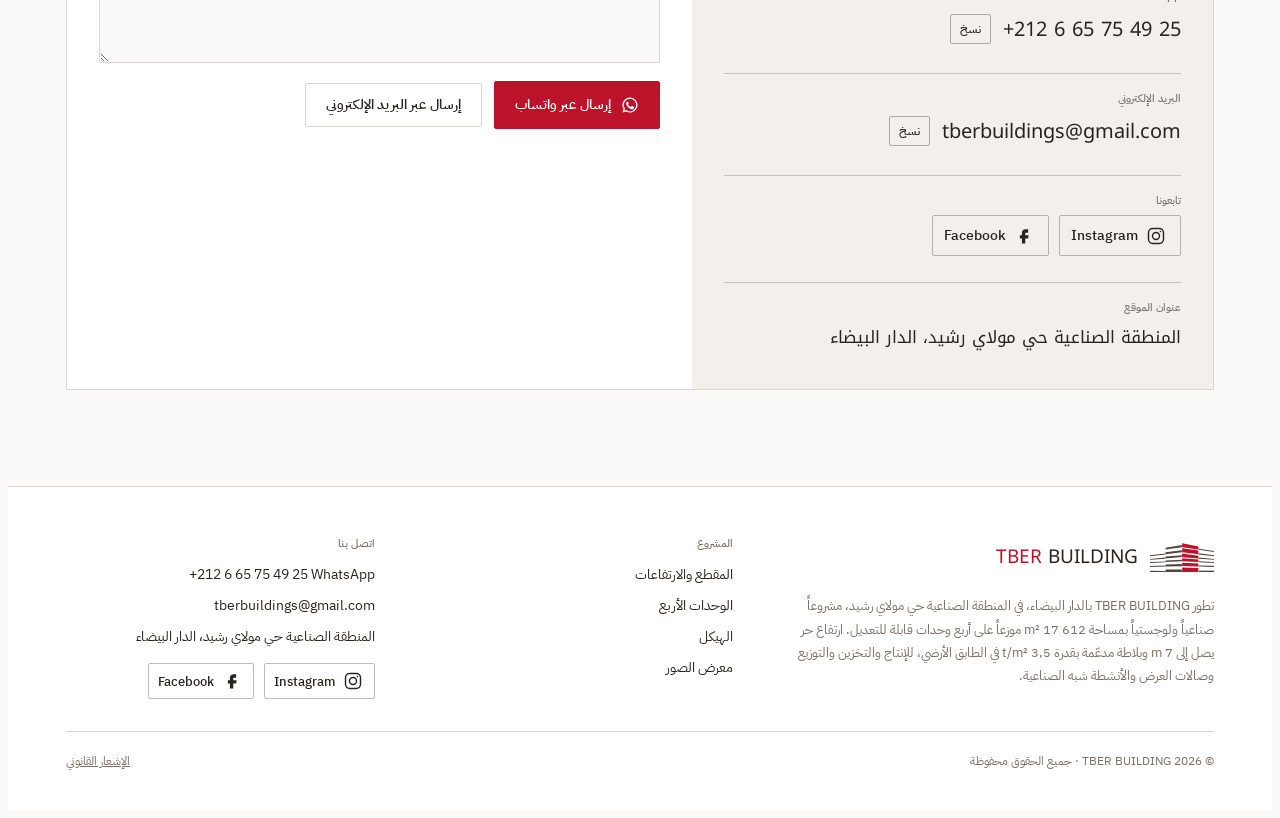
==== commit 49825bbd: "Corrections techniques : dalle RDC 3,5 t/m², étages 3,60 m, sous-sol 2,50 m, 4 quais (1 par lot) Cou" ====
--- a/ar/index.html
+++ b/ar/index.html
@@ -13,7 +13,7 @@
 </script>
 <meta name="viewport" content="width=device-width, initial-scale=1, viewport-fit=cover">
 <title>مستودعات ومحلات صناعية للكراء بالدار البيضاء | TBER BUILDING</title>
-<meta name="description" content="كراء مستودعات ومحلات صناعية بالدار البيضاء (حي مولاي رشيد): أربع وحدات قابلة للتعديل، 17 612 m²، ارتفاع حر 7 m، بلاطة 3 t/m²، رصيفان لكل وحدة. الزيارة بموعد.">
+<meta name="description" content="كراء مستودعات ومحلات صناعية بالدار البيضاء (حي مولاي رشيد): أربع وحدات قابلة للتعديل، 17 612 m²، ارتفاع حر 7 m، بلاطة 3,5 t/m²، رصيف لكل وحدة. الزيارة بموعد.">
 <meta name="theme-color" content="#BC132A">
 <link rel="canonical" href="https://tberbuilding.ma/ar/">
 <link rel="alternate" hreflang="fr" href="https://tberbuilding.ma/">
@@ -24,7 +24,7 @@
 <meta property="og:type" content="website">
 <meta property="og:locale" content="ar_MA">
 <meta property="og:title" content="مستودعات ومحلات صناعية للكراء بالدار البيضاء · TBER BUILDING">
-<meta property="og:description" content="أربع وحدات قابلة للتعديل، ارتفاع حر 7 m، بلاطة 3 t/m²، رصيفان لكل وحدة. المنطقة الصناعية مولاي رشيد.">
+<meta property="og:description" content="أربع وحدات قابلة للتعديل، ارتفاع حر 7 m، بلاطة 3,5 t/m²، رصيف لكل وحدة. المنطقة الصناعية مولاي رشيد.">
 <meta property="og:image" content="https://tberbuilding.ma/assets/rendu-angle-quais.jpg">
 <link rel="preconnect" href="https://fonts.googleapis.com">
 <link rel="preconnect" href="https://fonts.gstatic.com" crossorigin>
@@ -73,7 +73,7 @@
         <h1>شُيّد للإنتاج والتخزين والتوزيع.</h1>
       </div>
       <div>
-        <p>17 612 m² من المحلات الصناعية والمستودعات للكراء بالدار البيضاء، موزعة على أربع وحدات مستقلة وقابلة للتعديل. ارتفاع حر يصل إلى 7 m، وبلاطة بقدرة 3 t/m²، ورصيفا تحميل لكل وحدة.</p>
+        <p>17 612 m² من المحلات الصناعية والمستودعات للكراء بالدار البيضاء، موزعة على أربع وحدات مستقلة وقابلة للتعديل. ارتفاع حر يصل إلى 7 m، وبلاطة بقدرة 3,5 t/m²، ورصيف تفريغ لكل وحدة.</p>
         <div class="ctas">
           <a class="btn" href="#contact">اطلب زيارة</a>
           <a class="btn ghost" href="#hauteurs">عرض مقطع المبنى</a>
@@ -87,8 +87,8 @@
       <div class="fig"><span class="v num">17 612<small>m²</small></span><span class="k">المساحة المبنية الإجمالية</span></div>
       <div class="fig"><span class="v num">4</span><span class="k">وحدات مستقلة، قابلة للدمج من 1 إلى 4</span></div>
       <div class="fig accent"><span class="v num">7,00<small>m</small></span><span class="k">ارتفاع حر في الطابق الأرضي</span></div>
-      <div class="fig"><span class="v num">3<small>t/m²</small></span><span class="k">بلاطة مدعّمة في الطابق الأرضي</span></div>
-      <div class="fig"><span class="v num">2</span><span class="k">أرصفة تفريغ مزودة برافعة لكل وحدة</span></div>
+      <div class="fig"><span class="v num">3,5<small>t/m²</small></span><span class="k">بلاطة مدعّمة في الطابق الأرضي</span></div>
+      <div class="fig"><span class="v num">4</span><span class="k">أرصفة تفريغ مزودة برافعة، رصيف لكل وحدة</span></div>
       <div class="fig"><span class="v num">30<small>m</small></span><span class="k">عرض الطريق أمام أرصفة الوحدتين 21 و22</span></div>
     </div>
   </div>
@@ -99,54 +99,54 @@
       <div class="sec-head">
         <div>
           <span class="eyebrow">مقطع المبنى</span>
-          <h2>ستة مستويات، بارتفاعات مصممة للاستخدام.</h2>
-        </div>
-        <p class="lead">طابق أرضي بارتفاع 7 m للمناولة الثقيلة والأرصفة، وثلاثة طوابق بارتفاع 4 m للورشات والتخزين، وطابق سفلي بارتفاع 3,60 m. اختر مستوى لعرض مواصفاته.</p>
+          <h2>طابق أرضي بارتفاع 7 m وثلاثة طوابق علوية.</h2>
+        </div>
+        <p class="lead">طابق أرضي بارتفاع 7 m للمناولة الثقيلة والأرصفة، وثلاثة طوابق بارتفاع 3,60 m للورشات والتخزين، وطابق سفلي بارتفاع 2,50 m. اختر مستوى لعرض مواصفاته.</p>
       </div>
 
       <div class="sheet coupe">
         <div class="coupe-draw">
-          <svg viewBox="0 0 1100 650" role="img" aria-labelledby="coupeT">
-            <title id="coupeT">مقطع تخطيطي للمبنى: طابق سفلي 3,60 m، طابق أرضي 7 m مع ميزانين ورصيف، وثلاثة طوابق بارتفاع 4 m</title>
+          <svg viewBox="0 70 1100 545" role="img" aria-labelledby="coupeT">
+            <title id="coupeT">مقطع تخطيطي للمبنى: طابق سفلي 2,50 m، طابق أرضي 7 m مع ميزانين ورصيف، وثلاثة طوابق بارتفاع 3,60 m</title>
             <defs>
               <pattern id="hatch" width="7" height="7" patternUnits="userSpaceOnUse" patternTransform="rotate(45)"><rect width="7" height="7" fill="var(--concrete)"/><line x1="0" y1="0" x2="0" y2="7" stroke="var(--hatch)" stroke-width="1.6"/></pattern>
               <g id="man"><circle cx="0" cy="-34" r="4" class="d-objf"/><path d="M0 -29 L0 -13 M0 -13 L-5 0 M0 -13 L5 0 M-6 -24 L0 -27 L6 -24" class="d-obj"/></g>
             </defs>
 
             <!-- sol et terre -->
-            <rect x="0" y="488" width="200" height="110" class="d-hatch"/>
-            <rect x="860" y="488" width="240" height="110" class="d-hatch"/>
+            <rect x="0" y="488" width="200" height="90" class="d-hatch"/>
+            <rect x="860" y="488" width="240" height="90" class="d-hatch"/>
             <line x1="0" y1="488" x2="200" y2="488" class="d-line" stroke-width="2"/>
             <line x1="860" y1="488" x2="1100" y2="488" class="d-line" stroke-width="2"/>
             <text x="1090" y="508" text-anchor="end" class="d-mut">طريق · ولوج الشاحنات</text>
 
             <!-- intérieur des niveaux -->
-            <rect x="200" y="77" width="660" height="490" class="d-paper"/>
-            <rect x="200" y="495" width="660" height="72" class="d-fill" opacity=".55"/>
+            <rect x="200" y="104" width="660" height="439" class="d-paper"/>
+            <rect x="200" y="495" width="660" height="48" class="d-fill" opacity=".55"/>
 
             <!-- trémie monte-charge / ascenseur -->
-            <rect x="612" y="77" width="44" height="490" fill="none" class="d-thin" stroke-dasharray="4 4"/>
-            <text transform="translate(640 300) rotate(-90)" text-anchor="middle" class="d-mut" font-size="10">مصعد البضائع 2,5 t · المصعد 400 kg</text>
+            <rect x="612" y="104" width="44" height="439" fill="none" class="d-thin" stroke-dasharray="4 4"/>
+            <text transform="translate(640 322) rotate(-90)" text-anchor="middle" class="d-mut" font-size="10">مصعد البضائع 2,5 t · المصعد 400 kg</text>
 
             <!-- poteaux (trame 6 m) -->
             <g class="d-col">
-              <rect x="196" y="70" width="8" height="504"/>
-              <rect x="328" y="77" width="8" height="490"/>
-              <rect x="460" y="77" width="8" height="490"/>
-              <rect x="592" y="77" width="8" height="490"/>
-              <rect x="724" y="77" width="8" height="490"/>
-              <rect x="856" y="70" width="8" height="293"/>
-              <rect x="856" y="488" width="8" height="86"/>
+              <rect x="196" y="97" width="8" height="453"/>
+              <rect x="328" y="104" width="8" height="439"/>
+              <rect x="460" y="104" width="8" height="439"/>
+              <rect x="592" y="104" width="8" height="439"/>
+              <rect x="724" y="104" width="8" height="439"/>
+              <rect x="856" y="97" width="8" height="266"/>
+              <rect x="856" y="488" width="8" height="62"/>
             </g>
 
             <!-- dalles -->
-            <rect x="190" y="56" width="680" height="14" class="d-slab"/>
-            <rect x="190" y="70" width="680" height="7" class="d-slab"/>
-            <rect x="196" y="158" width="668" height="7" class="d-slab"/>
-            <rect x="196" y="246" width="668" height="7" class="d-slab"/>
+            <rect x="190" y="83" width="680" height="14" class="d-slab"/>
+            <rect x="190" y="97" width="680" height="7" class="d-slab"/>
+            <rect x="196" y="176" width="668" height="7" class="d-slab"/>
+            <rect x="196" y="255" width="668" height="7" class="d-slab"/>
             <rect x="196" y="334" width="668" height="7" class="d-slab"/>
             <rect x="196" y="488" width="668" height="7" class="d-slab"/>
-            <rect x="196" y="567" width="668" height="7" class="d-slab"/>
+            <rect x="196" y="543" width="668" height="7" class="d-slab"/>
 
             <!-- RDC : quai +1,20 m -->
             <rect x="744" y="462" width="112" height="26" class="d-hatch"/>
@@ -179,24 +179,24 @@
             <use href="#man" x="575" y="334"/>
             <!-- étage 2 : atelier -->
             <g class="d-obj">
-              <path d="M240 246 V226 H330 V246 M250 226 V218 H290 V226"/>
-              <path d="M370 246 V226 H460 V246 M380 226 V218 H420 V226"/>
-              <rect x="680" y="214" width="40" height="32"/>
-            </g>
-            <use href="#man" x="350" y="246"/>
+              <path d="M240 255 V235 H330 V255 M250 235 V227 H290 V235"/>
+              <path d="M370 255 V235 H460 V255 M380 235 V227 H420 V235"/>
+              <rect x="680" y="223" width="40" height="32"/>
+            </g>
+            <use href="#man" x="350" y="255"/>
             <!-- étage 3 : atelier / showroom -->
             <g class="d-obj">
-              <path d="M260 158 V138 H350 V158 M400 158 V138 H490 V158"/>
-              <rect x="666" y="118" width="22" height="40"/><rect x="692" y="118" width="22" height="40"/>
-            </g>
-            <use href="#man" x="540" y="158"/>
+              <path d="M260 176 V156 H350 V176 M400 176 V156 H490 V176"/>
+              <rect x="666" y="136" width="22" height="40"/><rect x="692" y="136" width="22" height="40"/>
+            </g>
+            <use href="#man" x="540" y="176"/>
             <!-- sous-sol : véhicules -->
             <g class="d-obj">
-              <path d="M240 567 V552 Q242 546 252 545 L266 536 H300 L314 545 Q326 546 328 552 V567"/>
-              <path d="M380 567 V552 Q382 546 392 545 L406 536 H440 L454 545 Q466 546 468 552 V567"/>
-              <path d="M690 567 V552 Q692 546 702 545 L716 536 H750 L764 545 Q776 546 778 552 V567"/>
-            </g>
-            <use href="#man" x="530" y="567"/>
+              <path d="M240 543 V528 Q242 522 252 521 L266 512 H300 L314 521 Q326 522 328 528 V543"/>
+              <path d="M380 543 V528 Q382 522 392 521 L406 512 H440 L454 521 Q466 522 468 528 V543"/>
+              <path d="M690 543 V528 Q692 522 702 521 L716 512 H750 L764 521 Q776 522 778 528 V543"/>
+            </g>
+            <use href="#man" x="530" y="543"/>
 
             <!-- camion à quai -->
             <g transform="translate(866 0)">
@@ -210,46 +210,46 @@
 
             <!-- cotes verticales -->
             <g class="d-redl" stroke-width="1">
-              <path d="M150 77 V158 M150 165 V246 M150 253 V334 M150 341 V488 M150 495 V567"/>
+              <path d="M150 104 V176 M150 183 V255 M150 262 V334 M150 341 V488 M150 495 V543"/>
             </g>
             <g class="d-line" stroke-width="1">
-              <path d="M140 77 H190 M140 158 H190 M140 165 H190 M140 246 H190 M140 253 H190 M140 334 H190 M140 341 H190 M140 488 H190 M140 495 H190 M140 567 H190" style="stroke:var(--muted)"/>
-              <path d="M145 82 L155 72 M145 163 L155 153 M145 170 L155 160 M145 251 L155 241 M145 258 L155 248 M145 339 L155 329 M145 346 L155 336 M145 493 L155 483 M145 500 L155 490 M145 572 L155 562" style="stroke:var(--red)" stroke-width="1.5"/>
+              <path d="M140 104 H190 M140 176 H190 M140 183 H190 M140 255 H190 M140 262 H190 M140 334 H190 M140 341 H190 M140 488 H190 M140 495 H190 M140 543 H190" style="stroke:var(--muted)"/>
+              <path d="M145 109 L155 99 M145 181 L155 171 M145 188 L155 178 M145 260 L155 250 M145 267 L155 257 M145 339 L155 329 M145 346 L155 336 M145 493 L155 483 M145 500 L155 490 M145 548 L155 538" style="stroke:var(--red)" stroke-width="1.5"/>
             </g>
             <g text-anchor="end">
-              <text x="136" y="123" class="d-text">4,00 m</text>
-              <text x="136" y="211" class="d-text">4,00 m</text>
-              <text x="136" y="299" class="d-text">4,00 m</text>
+              <text x="136" y="144" class="d-text">3,60 m</text>
+              <text x="136" y="223" class="d-text">3,60 m</text>
+              <text x="136" y="302" class="d-text">3,60 m</text>
               <text x="136" y="424" class="d-text d-big" style="fill:var(--red)">7,00 m</text>
-              <text x="136" y="536" class="d-text">3,60 m</text>
+              <text x="136" y="523" class="d-text">2,50 m</text>
             </g>
 
             <!-- noms de niveaux et charges -->
             <g class="d-text" font-size="11">
-              <text x="214" y="96">الطابق 3</text>
-              <text x="214" y="184">الطابق 2</text>
-              <text x="214" y="272">الطابق 1</text>
+              <text x="214" y="123">الطابق 3</text>
+              <text x="214" y="202">الطابق 2</text>
+              <text x="214" y="281">الطابق 1</text>
               <text x="214" y="362">الطابق الأرضي</text>
               <text x="214" y="514">الطابق السفلي</text>
             </g>
             <!-- charges des dalles -->
             <g class="load">
-              <g transform="translate(730 147)"><rect width="120" height="22" rx="2"/><text x="60" y="15.5">↓ 750 kg/m²</text></g>
-              <g transform="translate(730 235)"><rect width="120" height="22" rx="2"/><text x="60" y="15.5">↓ 750 kg/m²</text></g>
+              <g transform="translate(730 165)"><rect width="120" height="22" rx="2"/><text x="60" y="15.5">↓ 750 kg/m²</text></g>
+              <g transform="translate(730 244)"><rect width="120" height="22" rx="2"/><text x="60" y="15.5">↓ 750 kg/m²</text></g>
               <g transform="translate(730 323)"><rect width="120" height="22" rx="2"/><text x="60" y="15.5">↓ 750 kg/m²</text></g>
-              <g transform="translate(320 474)" class="big"><rect width="140" height="28" rx="2"/><text x="70" y="19.5">↓ 3 t/m²</text></g>
+              <g transform="translate(320 474)" class="big"><rect width="140" height="28" rx="2"/><text x="70" y="19.5">↓ 3,5 t/m²</text></g>
             </g>
 
             <!-- zones cliquables -->
-            <rect class="hit" data-l="r3" x="200" y="77" width="660" height="81"/>
-            <rect class="hit" data-l="r2" x="200" y="165" width="660" height="81"/>
-            <rect class="hit" data-l="r1" x="200" y="253" width="660" height="81"/>
+            <rect class="hit" data-l="r3" x="200" y="104" width="660" height="72"/>
+            <rect class="hit" data-l="r2" x="200" y="183" width="660" height="72"/>
+            <rect class="hit" data-l="r1" x="200" y="262" width="660" height="72"/>
             <rect class="hit" data-l="mez" x="204" y="341" width="252" height="74"/>
             <path class="hit" data-l="rdc" d="M456 341 H860 V488 H200 V415 H456 Z"/>
-            <rect class="hit" data-l="ss" x="200" y="495" width="660" height="72"/>
+            <rect class="hit" data-l="ss" x="200" y="495" width="660" height="48"/>
 
             <!-- échelle graphique -->
-            <g transform="translate(200 612)">
+            <g transform="translate(200 588)">
               <rect x="0" y="0" width="55" height="6" class="d-slab"/><rect x="55" y="0" width="55" height="6" class="d-paper" stroke="var(--ink)"/>
               <rect x="110" y="0" width="110" height="6" class="d-slab"/>
               <text x="0" y="22" class="d-mut">0</text><text x="110" y="22" class="d-mut" text-anchor="middle">5</text><text x="220" y="22" class="d-mut" text-anchor="middle">10 m</text>
@@ -260,12 +260,12 @@
         </div>
         <aside class="coupe-side">
           <div class="lvl-list" role="group" aria-label="اختر مستوى">
-            <button class="lvl-btn" data-l="r3" aria-pressed="false"><span>الطابق الثالث</span><span>4,00 m</span></button>
-            <button class="lvl-btn" data-l="r2" aria-pressed="false"><span>الطابق الثاني</span><span>4,00 m</span></button>
-            <button class="lvl-btn" data-l="r1" aria-pressed="false"><span>الطابق الأول</span><span>4,00 m</span></button>
+            <button class="lvl-btn" data-l="r3" aria-pressed="false"><span>الطابق الثالث</span><span>3,60 m</span></button>
+            <button class="lvl-btn" data-l="r2" aria-pressed="false"><span>الطابق الثاني</span><span>3,60 m</span></button>
+            <button class="lvl-btn" data-l="r1" aria-pressed="false"><span>الطابق الأول</span><span>3,60 m</span></button>
             <button class="lvl-btn" data-l="mez" aria-pressed="false"><span>الميزانين</span><span>الأرضي</span></button>
             <button class="lvl-btn" data-l="rdc" aria-pressed="true"><span>الطابق الأرضي</span><span>7,00 m</span></button>
-            <button class="lvl-btn" data-l="ss" aria-pressed="false"><span>الطابق السفلي</span><span>3,60 m</span></button>
+            <button class="lvl-btn" data-l="ss" aria-pressed="false"><span>الطابق السفلي</span><span>2,50 m</span></button>
           </div>
           <div class="lvl-card" id="lvlCard" aria-live="polite"></div>
         </aside>
@@ -286,11 +286,11 @@
       <div class="plates">
         <figure class="plate">
           <div class="img"><img width="1448" height="1086" src="../assets/chantier-rdc.jpg" alt="الطابق الأرضي قيد الإنجاز: أرضية خرسانية واسعة، أعمدة بيضاء، أدراج معدنية زرقاء نحو الميزانين" loading="lazy"><div class="h" aria-hidden="true"><i></i><span>7,00 m</span><i></i></div></div>
-          <figcaption><b>الطابق الأرضي والميزانين</b><span>7,00 m · 3 t/m²</span></figcaption>
+          <figcaption><b>الطابق الأرضي والميزانين</b><span>7,00 m · 3,5 t/m²</span></figcaption>
         </figure>
         <figure class="plate">
-          <div class="img"><img width="1448" height="1086" src="../assets/chantier-etages.jpg" alt="طابق قيد الإنجاز: أرضية خرسانية مع نوافذ شريطية وروافد ظاهرة" loading="lazy"><div class="h" aria-hidden="true"><i></i><span>4,00 m</span><i></i></div></div>
-          <figcaption><b>الطوابق 1 و2 و3</b><span>4,00 m · 750 kg/m²</span></figcaption>
+          <div class="img"><img width="1448" height="1086" src="../assets/chantier-etages.jpg" alt="طابق قيد الإنجاز: أرضية خرسانية مع نوافذ شريطية وروافد ظاهرة" loading="lazy"><div class="h" aria-hidden="true"><i></i><span>3,60 m</span><i></i></div></div>
+          <figcaption><b>الطوابق 1 و2 و3</b><span>3,60 m · 750 kg/m²</span></figcaption>
         </figure>
       </div>
     </div>
@@ -304,7 +304,7 @@
           <span class="eyebrow">المخطط العام</span>
           <h2>أربع وحدات، عنوان واحد.</h2>
         </div>
-        <p class="lead">تشكل الوحدات من 19 إلى 22 مبنى مربعاً واحداً. تعمل كل وحدة باستقلالية، بمداخلها وأرصفتها ودورتها العمودية، أو تندمج مع الوحدات المجاورة. انقر على الوحدات لتكوين مساحتك.</p>
+        <p class="lead">تشكل الوحدات من 19 إلى 22 مبنى مربعاً واحداً. تعمل كل وحدة باستقلالية، بمداخلها ورصيفها ودورتها العمودية، أو تندمج مع الوحدات المجاورة. انقر على الوحدات لتكوين مساحتك.</p>
       </div>
       <div class="sheet lots">
         <div class="lots-draw">
@@ -333,12 +333,12 @@
             <g class="lot" data-lot="21" tabindex="0" role="button" aria-label="الوحدة 21"><path d="M270 310 H500 V540 H310 Q270 540 270 500 Z"/><text x="385" y="420" text-anchor="middle" class="lt">21</text><text x="385" y="446" text-anchor="middle" class="ls">2 694 m²</text></g>
             <g class="lot" data-lot="22" tabindex="0" role="button" aria-label="الوحدة 22"><path d="M500 310 H730 V500 Q730 540 690 540 H500 Z"/><text x="615" y="420" text-anchor="middle" class="lt">22</text><text x="615" y="446" text-anchor="middle" class="ls">3 091 m²</text></g>
 
-            <!-- quais (2 par lot) -->
+            <!-- quais (1 par lot) -->
             <g fill="var(--brown)">
-              <rect x="262" y="250" width="8" height="22"/><rect x="262" y="278" width="8" height="22"/>
-              <rect x="730" y="250" width="8" height="22"/><rect x="730" y="278" width="8" height="22"/>
-              <rect x="430" y="540" width="24" height="8"/><rect x="460" y="540" width="24" height="8"/>
-              <rect x="516" y="540" width="24" height="8"/><rect x="546" y="540" width="24" height="8"/>
+              <rect x="262" y="264" width="8" height="22"/>
+              <rect x="730" y="264" width="8" height="22"/>
+              <rect x="445" y="540" width="24" height="8"/>
+              <rect x="531" y="540" width="24" height="8"/>
             </g>
             <!-- accès sous-sol -->
             <g class="d-redl" stroke-width="2">
@@ -368,7 +368,7 @@
               <tfoot id="tFoot"></tfoot>
             </table>
           </div>
-          <p class="note">مساحات صافية مأخوذة من التصاميم، دون الطابق السفلي والشرفات. تتوفر كل وحدة على رصيفين مزودين برافعة، ومصعد 400 kg (من 1 إلى 3 أشخاص)، ومصعد بضائع 2,5 t، ودرج، ودرج للطوارئ.</p>
+          <p class="note">مساحات صافية مأخوذة من التصاميم، دون الطابق السفلي والشرفات. تتوفر كل وحدة على رصيف تفريغ مزود برافعة، ومصعد 400 kg (من 1 إلى 3 أشخاص)، ومصعد بضائع 2,5 t، ودرج، ودرج للطوارئ.</p>
         </aside>
       </div>
     </div>
@@ -386,7 +386,7 @@
       </div>
       <div class="sheet struct">
         <div>
-          <svg viewBox="0 0 320 170" role="img" aria-label="بلاطة الطابق الأرضي: 3 أطنان لكل متر مربع">
+          <svg viewBox="0 0 320 170" role="img" aria-label="بلاطة الطابق الأرضي: 3,5 أطنان لكل متر مربع">
             <g class="d-redl" stroke-width="1.6">
               <path d="M30 20 V70 M60 20 V70 M90 20 V70 M120 20 V70 M150 20 V70 M180 20 V70 M210 20 V70 M240 20 V70 M270 20 V70 M300 20 V70"/>
               <path d="M24 62 l6 8 l6 -8 M54 62 l6 8 l6 -8 M84 62 l6 8 l6 -8 M114 62 l6 8 l6 -8 M144 62 l6 8 l6 -8 M174 62 l6 8 l6 -8 M204 62 l6 8 l6 -8 M234 62 l6 8 l6 -8 M264 62 l6 8 l6 -8 M294 62 l6 8 l6 -8"/>
@@ -395,7 +395,7 @@
             <rect x="10" y="106" width="300" height="34" class="d-hatch" opacity=".5"/>
             <text x="10" y="162" class="d-mut">بلاطة الطابق الأرضي · آليات المناولة</text>
           </svg>
-          <span class="v num">3 t/m²</span>
+          <span class="v num">3,5 t/m²</span>
           <p>في الطابق الأرضي، للرافعات الشوكية والآلات والحمولات الثقيلة.</p>
         </div>
         <div>
@@ -446,11 +446,11 @@
       <div class="uses">
         <div class="use">
           <svg viewBox="0 0 48 48" aria-hidden="true"><path d="M4 42V22l10 6v-6l10 6v-6l10 6V10h8v32z"/><path class="a" d="M12 36h4M22 36h4M32 36h4"/></svg>
-          <b>الصناعة الخفيفة</b><p>الإنتاج والتجميع على بلاطة 3 t/m².</p>
+          <b>الصناعة الخفيفة</b><p>الإنتاج والتجميع على بلاطة 3,5 t/m².</p>
         </div>
         <div class="use">
           <svg viewBox="0 0 48 48" aria-hidden="true"><path d="M3 14h26v20H3zM29 20h9l6 7v7H29"/><circle cx="12" cy="36" r="4"/><circle cx="36" cy="36" r="4"/><path class="a" d="M9 22h12"/></svg>
-          <b>اللوجستيك</b><p>رصيفان مزودان برافعة لكل وحدة وطريق بعرض 30 m.</p>
+          <b>اللوجستيك</b><p>رصيف مزود برافعة لكل وحدة وطريق بعرض 30 m.</p>
         </div>
         <div class="use">
           <svg viewBox="0 0 48 48" aria-hidden="true"><path d="M6 4v40M42 4v40M6 16h36M6 30h36M6 44h36"/><path class="a" d="M10 20h10v10H10zM24 34h10v10H24zM26 6h10v10H26z"/></svg>
@@ -488,7 +488,7 @@
         <button class="g6" data-src="../assets/chantier-rdc-2.jpg" data-cap="الورش · الطابق الأرضي، زاوية أخرى"><img width="1448" height="1086" src="../assets/chantier-rdc-2.jpg" alt="صورة ورش للطابق الأرضي من زاوية أخرى، روافد خرسانية وميزانين أزرق" loading="lazy"><span class="tag red">الورش</span></button>
         <button class="g3" data-src="../assets/rendu-angle-quais.jpg" data-cap="تصور ثلاثي الأبعاد · الواجهة وأرصفة التحميل"><img width="1280" height="666" src="../assets/rendu-angle-quais.jpg" alt="تصور ثلاثي الأبعاد، الواجهة والأرصفة" loading="lazy"><span class="tag">تصور ثلاثي الأبعاد</span></button>
         <button class="g4" data-src="../assets/rendu-facade.jpg" data-cap="تصور ثلاثي الأبعاد · واجهة المبنى"><img width="1280" height="884" src="../assets/rendu-facade.jpg" alt="تصور ثلاثي الأبعاد، واجهة المبنى" loading="lazy"><span class="tag">تصور ثلاثي الأبعاد</span></button>
-        <button class="g5" data-src="../assets/chantier-etages.jpg" data-cap="الورش · طابق علوي، 4 m تحت السقف"><img width="1448" height="1086" src="../assets/chantier-etages.jpg" alt="صورة ورش لطابق علوي" loading="lazy"><span class="tag red">الورش</span></button>
+        <button class="g5" data-src="../assets/chantier-etages.jpg" data-cap="الورش · طابق علوي، 3,60 m تحت السقف"><img width="1448" height="1086" src="../assets/chantier-etages.jpg" alt="صورة ورش لطابق علوي" loading="lazy"><span class="tag red">الورش</span></button>
       </div>
     </div>
   </section>
@@ -558,13 +558,13 @@
       <div class="qas">
         <details class="qa"><summary>ما هي المساحات المتاحة للكراء؟</summary><p>يضم المبنى 17 612 m² مبنية، موزعة على أربع وحدات مستقلة (من 19 إلى 22) تتراوح مساحة كل منها الصافية بين 2 694 و3 177 m² دون الطابق السفلي. يمكن كراء الوحدات بشكل منفصل أو دمجها، من وحدة إلى أربع.</p></details>
         <details class="qa"><summary>أين يقع المبنى؟</summary><p>في المنطقة الصناعية حي مولاي رشيد، شرق الدار البيضاء، بين الطريق R305 والمحاور الكبرى للحي، على بعد دقائق من الطريق السيار A1.</p></details>
-        <details class="qa"><summary>ما هو الارتفاع والحمولة المسموح بها؟</summary><p>يوفر الطابق الأرضي ارتفاعاً حراً يبلغ 7 m وبلاطة بقدرة 3 t/m²، مناسبة للرافعات الشوكية والحمولات الثقيلة. أما الطوابق الثلاثة فارتفاعها 4 m وبلاطتها بقدرة 750 kg/m².</p></details>
-        <details class="qa"><summary>هل يمكن للشاحنات الولوج إلى الموقع؟</summary><p>نعم. تتوفر كل وحدة على رصيفي تفريغ مزودين برافعة، وتطل الوحدتان 21 و22 على طريق بعرض 30 m لوقوف الشاحنات ومناورتها. ويخدم مصعد بضائع بقدرة 2,5 t جميع المستويات.</p></details>
+        <details class="qa"><summary>ما هو الارتفاع والحمولة المسموح بها؟</summary><p>يوفر الطابق الأرضي ارتفاعاً حراً يبلغ 7 m وبلاطة بقدرة 3,5 t/m²، مناسبة للرافعات الشوكية والحمولات الثقيلة. أما الطوابق الثلاثة فارتفاعها 3,60 m وبلاطتها بقدرة 750 kg/m².</p></details>
+        <details class="qa"><summary>هل يمكن للشاحنات الولوج إلى الموقع؟</summary><p>نعم. تتوفر كل وحدة على رصيف تفريغ مزود برافعة، وتطل الوحدتان 21 و22 على طريق بعرض 30 m لوقوف الشاحنات ومناورتها. ويخدم مصعد بضائع بقدرة 2,5 t جميع المستويات.</p></details>
         <details class="qa"><summary>لأي أنشطة يصلح المبنى؟</summary><p>الصناعة الخفيفة، واللوجستيك، والتخزين، والتوزيع، وصالات العرض، والأنشطة شبه الصناعية. ويسهل تقسيم الطوابق المفتوحة القائمة على شبكة منتظمة من الأعمدة.</p></details>
         <details class="qa"><summary>ما هو ثمن الكراء وكيف يمكن الزيارة؟</summary><p>يتوقف ثمن الكراء على الوحدة والمساحة المختارة، ويُبلَّغ عند الطلب. تتم الزيارات بموعد، عبر واتساب على الرقم +212 6 65 75 49 25 أو عبر البريد الإلكتروني.</p></details>
       </div>
     </div>
-    <script type="application/ld+json">{"@context": "https://schema.org", "@type": "FAQPage", "mainEntity": [{"@type": "Question", "name": "ما هي المساحات المتاحة للكراء؟", "acceptedAnswer": {"@type": "Answer", "text": "يضم المبنى 17 612 m² مبنية، موزعة على أربع وحدات مستقلة (من 19 إلى 22) تتراوح مساحة كل منها الصافية بين 2 694 و3 177 m² دون الطابق السفلي. يمكن كراء الوحدات بشكل منفصل أو دمجها، من وحدة إلى أربع."}}, {"@type": "Question", "name": "أين يقع المبنى؟", "acceptedAnswer": {"@type": "Answer", "text": "في المنطقة الصناعية حي مولاي رشيد، شرق الدار البيضاء، بين الطريق R305 والمحاور الكبرى للحي، على بعد دقائق من الطريق السيار A1."}}, {"@type": "Question", "name": "ما هو الارتفاع والحمولة المسموح بها؟", "acceptedAnswer": {"@type": "Answer", "text": "يوفر الطابق الأرضي ارتفاعاً حراً يبلغ 7 m وبلاطة بقدرة 3 t/m²، مناسبة للرافعات الشوكية والحمولات الثقيلة. أما الطوابق الثلاثة فارتفاعها 4 m وبلاطتها بقدرة 750 kg/m²."}}, {"@type": "Question", "name": "هل يمكن للشاحنات الولوج إلى الموقع؟", "acceptedAnswer": {"@type": "Answer", "text": "نعم. تتوفر كل وحدة على رصيفي تفريغ مزودين برافعة، وتطل الوحدتان 21 و22 على طريق بعرض 30 m لوقوف الشاحنات ومناورتها. ويخدم مصعد بضائع بقدرة 2,5 t جميع المستويات."}}, {"@type": "Question", "name": "لأي أنشطة يصلح المبنى؟", "acceptedAnswer": {"@type": "Answer", "text": "الصناعة الخفيفة، واللوجستيك، والتخزين، والتوزيع، وصالات العرض، والأنشطة شبه الصناعية. ويسهل تقسيم الطوابق المفتوحة القائمة على شبكة منتظمة من الأعمدة."}}, {"@type": "Question", "name": "ما هو ثمن الكراء وكيف يمكن الزيارة؟", "acceptedAnswer": {"@type": "Answer", "text": "يتوقف ثمن الكراء على الوحدة والمساحة المختارة، ويُبلَّغ عند الطلب. تتم الزيارات بموعد، عبر واتساب على الرقم +212 6 65 75 49 25 أو عبر البريد الإلكتروني."}}]}</script>
+    <script type="application/ld+json">{"@context": "https://schema.org", "@type": "FAQPage", "mainEntity": [{"@type": "Question", "name": "ما هي المساحات المتاحة للكراء؟", "acceptedAnswer": {"@type": "Answer", "text": "يضم المبنى 17 612 m² مبنية، موزعة على أربع وحدات مستقلة (من 19 إلى 22) تتراوح مساحة كل منها الصافية بين 2 694 و3 177 m² دون الطابق السفلي. يمكن كراء الوحدات بشكل منفصل أو دمجها، من وحدة إلى أربع."}}, {"@type": "Question", "name": "أين يقع المبنى؟", "acceptedAnswer": {"@type": "Answer", "text": "في المنطقة الصناعية حي مولاي رشيد، شرق الدار البيضاء، بين الطريق R305 والمحاور الكبرى للحي، على بعد دقائق من الطريق السيار A1."}}, {"@type": "Question", "name": "ما هو الارتفاع والحمولة المسموح بها؟", "acceptedAnswer": {"@type": "Answer", "text": "يوفر الطابق الأرضي ارتفاعاً حراً يبلغ 7 m وبلاطة بقدرة 3,5 t/m²، مناسبة للرافعات الشوكية والحمولات الثقيلة. أما الطوابق الثلاثة فارتفاعها 3,60 m وبلاطتها بقدرة 750 kg/m²."}}, {"@type": "Question", "name": "هل يمكن للشاحنات الولوج إلى الموقع؟", "acceptedAnswer": {"@type": "Answer", "text": "نعم. تتوفر كل وحدة على رصيف تفريغ مزود برافعة، وتطل الوحدتان 21 و22 على طريق بعرض 30 m لوقوف الشاحنات ومناورتها. ويخدم مصعد بضائع بقدرة 2,5 t جميع المستويات."}}, {"@type": "Question", "name": "لأي أنشطة يصلح المبنى؟", "acceptedAnswer": {"@type": "Answer", "text": "الصناعة الخفيفة، واللوجستيك، والتخزين، والتوزيع، وصالات العرض، والأنشطة شبه الصناعية. ويسهل تقسيم الطوابق المفتوحة القائمة على شبكة منتظمة من الأعمدة."}}, {"@type": "Question", "name": "ما هو ثمن الكراء وكيف يمكن الزيارة؟", "acceptedAnswer": {"@type": "Answer", "text": "يتوقف ثمن الكراء على الوحدة والمساحة المختارة، ويُبلَّغ عند الطلب. تتم الزيارات بموعد، عبر واتساب على الرقم +212 6 65 75 49 25 أو عبر البريد الإلكتروني."}}]}</script>
   </section>
 
   <!-- CONTACT -->
@@ -632,7 +632,7 @@
         <svg viewBox="0 0 442 202" style="width:64px" aria-hidden="true"><g class="lg-b"><polygon points="0,85 106,72 106,79 0,92"/><polygon points="0,111 106,101 106,108 0,116"/><polygon points="0,132 106,127 106,133 0,138"/><polygon points="0,159 106,156 106,163 0,166"/><polygon points="0,192 106,193 106,201 0,201"/><polygon points="107,32 220,14 220,29 107,45"/><polygon points="107,64 220,50 220,64 107,78"/><polygon points="107,94 220,84 220,97 107,107"/><polygon points="107,121 220,115 220,126 107,132"/><polygon points="107,149 220,145 220,160 107,162"/><polygon points="107,183 220,183 220,201 107,201"/><polygon points="336,39 442,55 442,62 336,47"/><polygon points="336,71 442,85 442,92 336,79"/><polygon points="336,101 442,110 442,116 336,108"/><polygon points="336,126 442,132 442,138 336,133"/><polygon points="336,155 442,158 442,165 336,163"/><polygon points="336,191 442,191 442,201 336,201"/></g><g class="lg-r"><polygon points="222,1 334,24 334,45 222,29"/><polygon points="222,36 334,52 334,78 222,64"/><polygon points="222,73 334,88 334,107 222,98"/><polygon points="222,106 334,114 334,132 222,126"/><polygon points="222,136 334,141 334,162 222,159"/><polygon points="222,169 334,172 334,200 222,200"/></g></svg>
         <span class="brand-name"><b>TBER</b> BUILDING</span>
       </a>
-      <p>تطور TBER BUILDING بالدار البيضاء، في المنطقة الصناعية حي مولاي رشيد، مشروعاً صناعياً ولوجستياً بمساحة 17 612 m² موزعاً على أربع وحدات قابلة للتعديل. ارتفاع حر يصل إلى 7 m وبلاطة مدعّمة بقدرة 3 t/m² في الطابق الأرضي، للإنتاج والتخزين والتوزيع وصالات العرض والأنشطة شبه الصناعية.</p>
+      <p>تطور TBER BUILDING بالدار البيضاء، في المنطقة الصناعية حي مولاي رشيد، مشروعاً صناعياً ولوجستياً بمساحة 17 612 m² موزعاً على أربع وحدات قابلة للتعديل. ارتفاع حر يصل إلى 7 m وبلاطة مدعّمة بقدرة 3,5 t/m² في الطابق الأرضي، للإنتاج والتخزين والتوزيع وصالات العرض والأنشطة شبه الصناعية.</p>
     </div>
     <div>
       <h4>المشروع</h4>
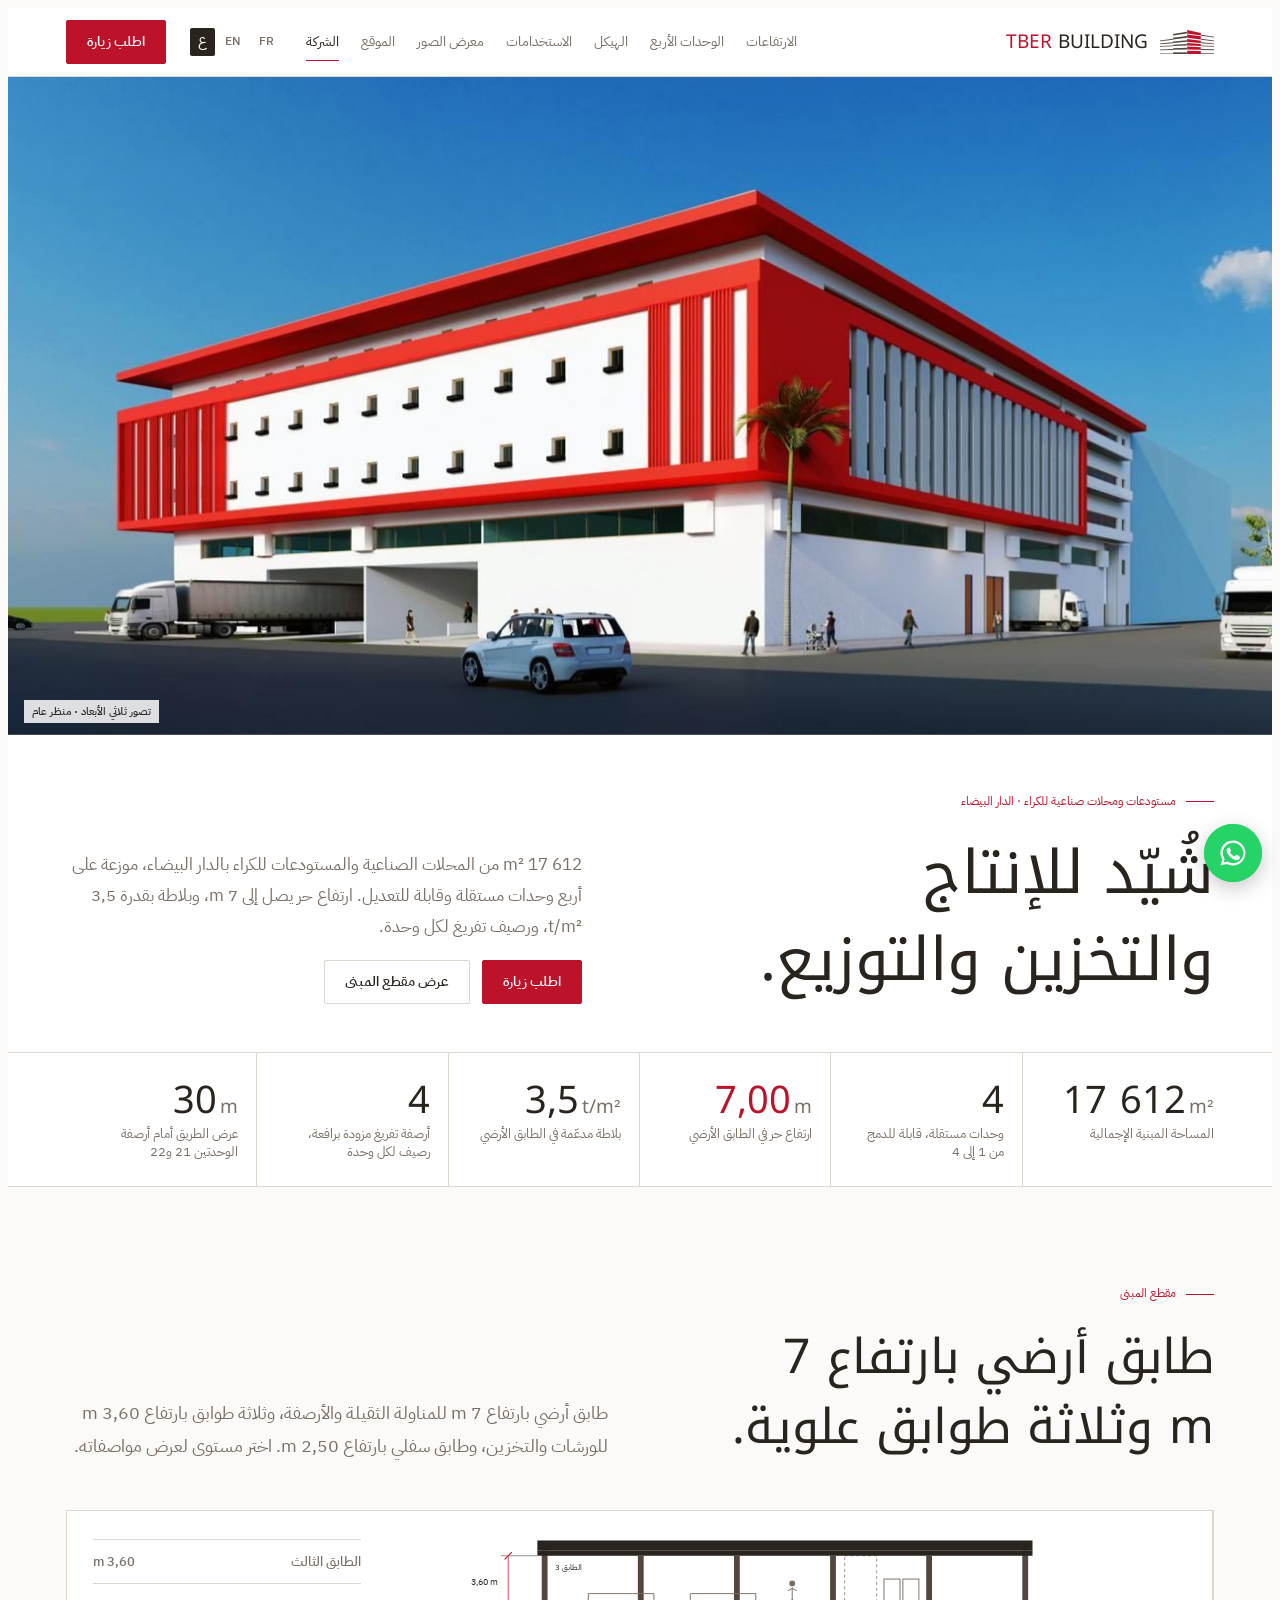
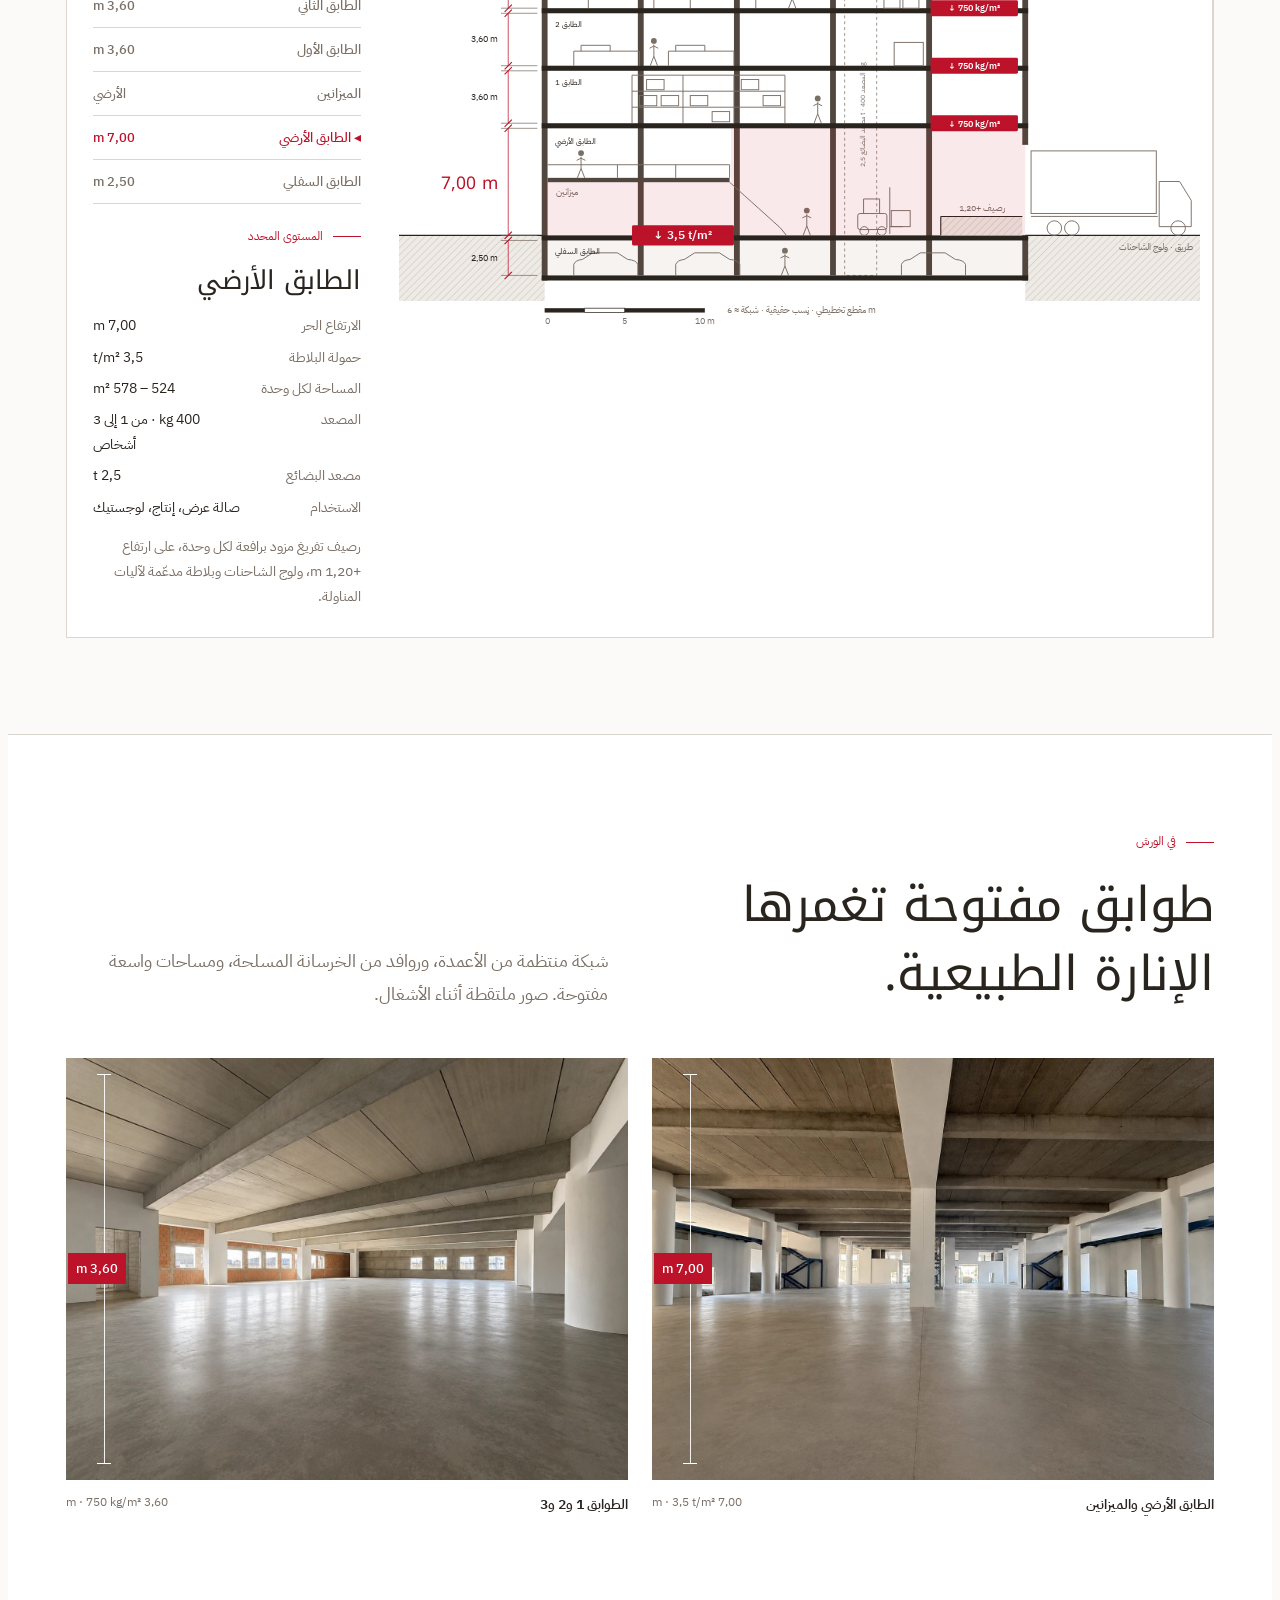
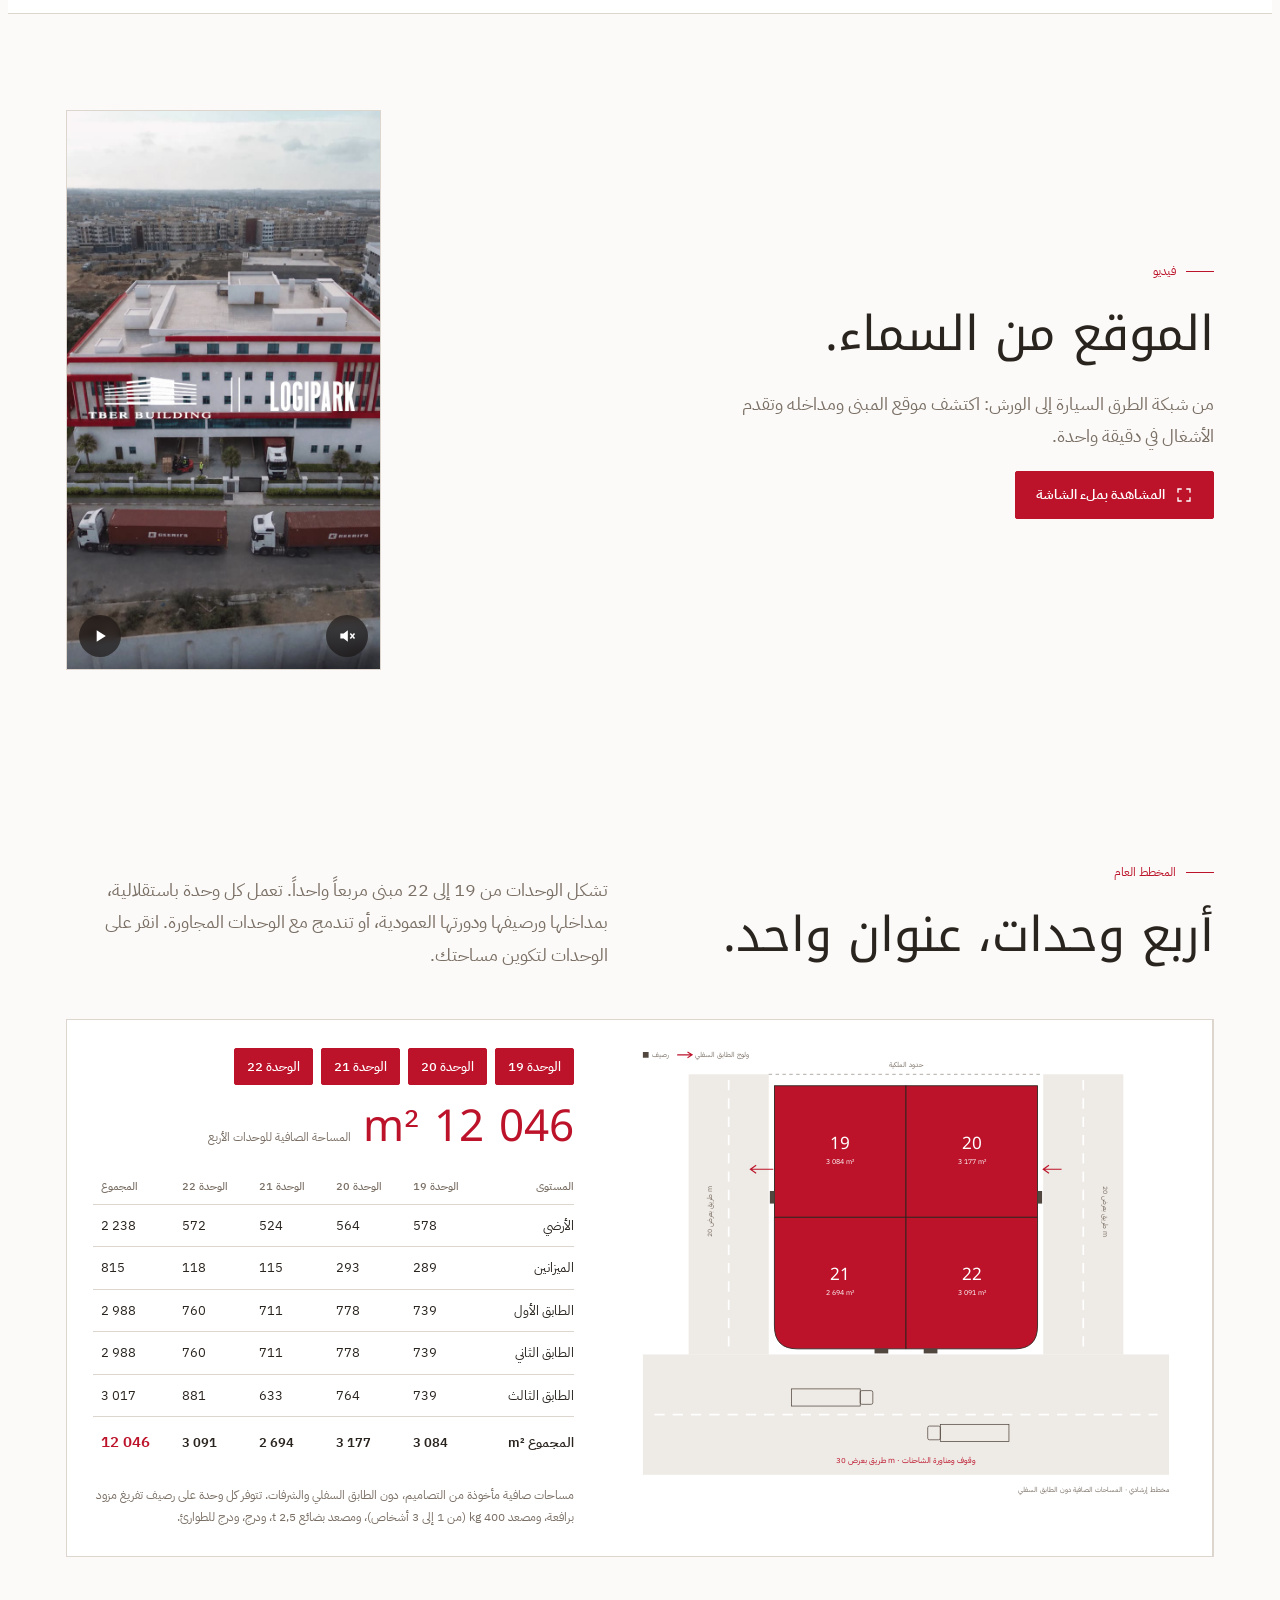
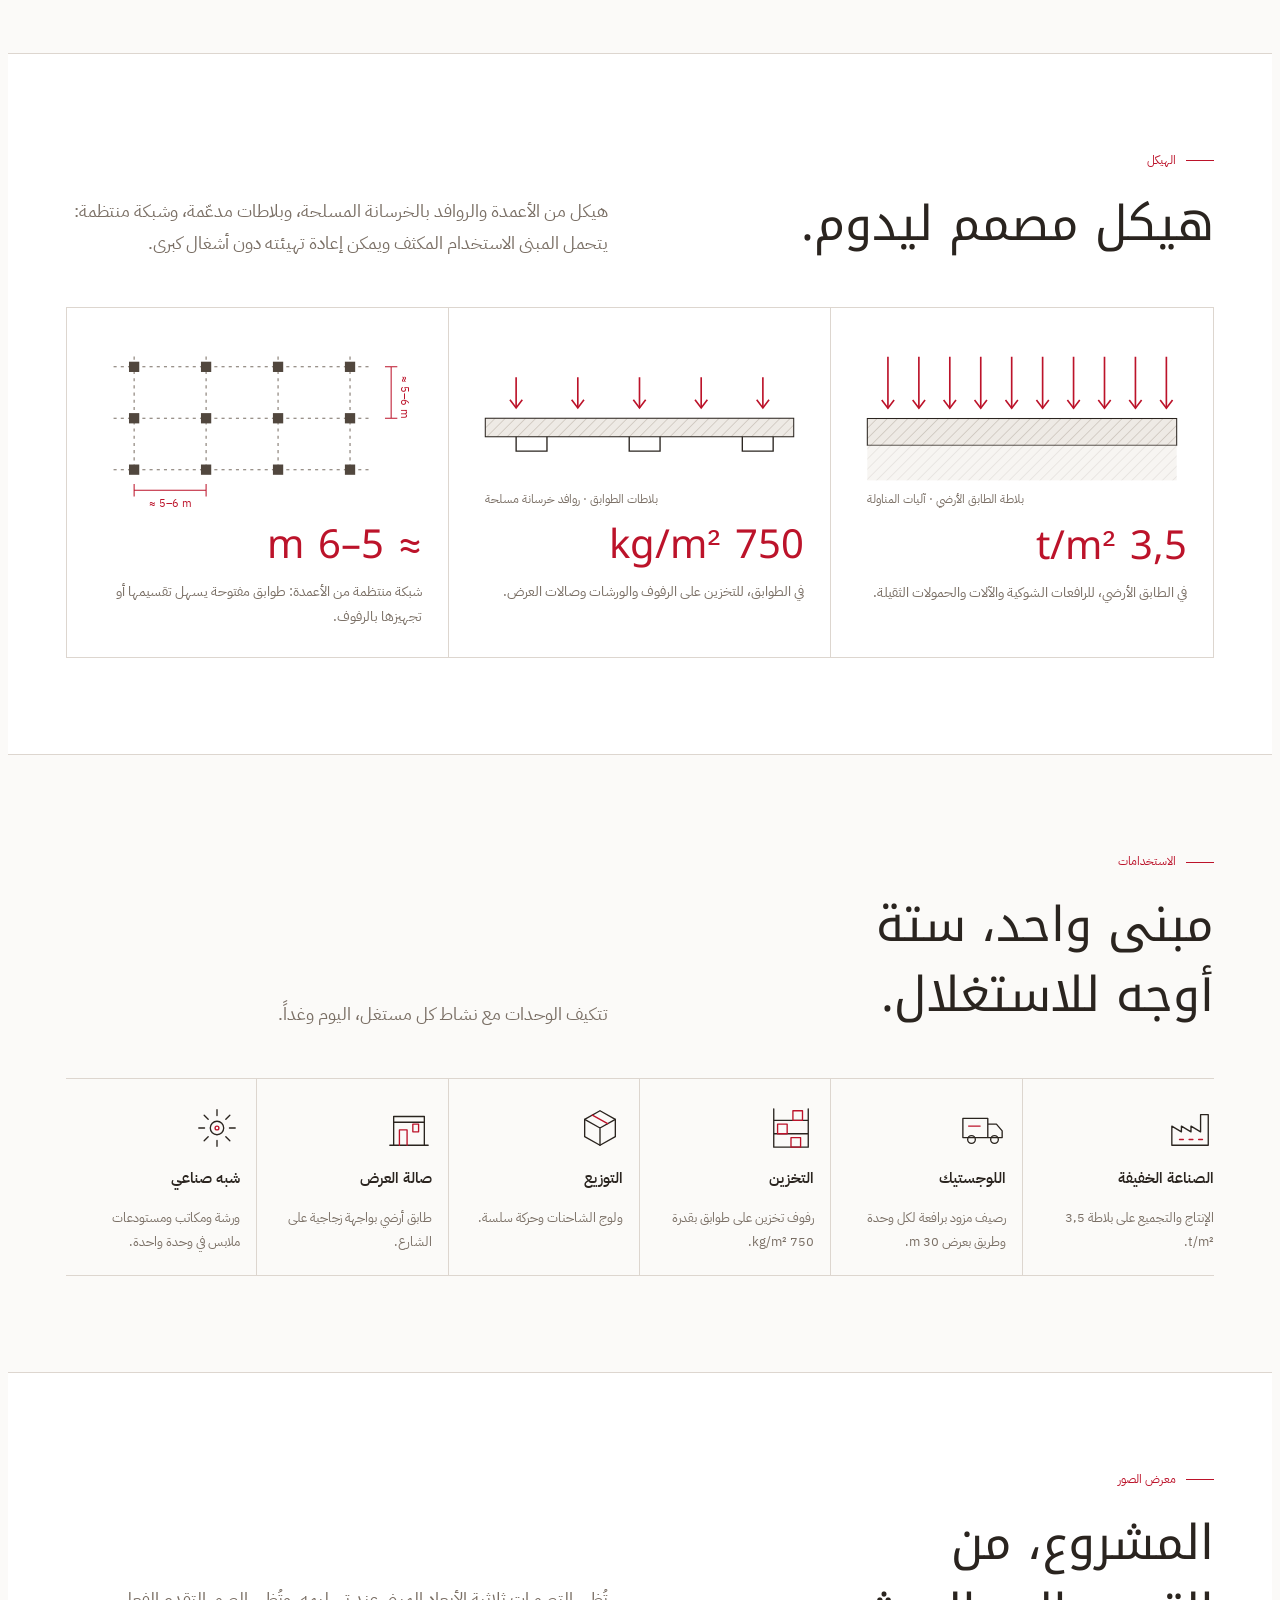
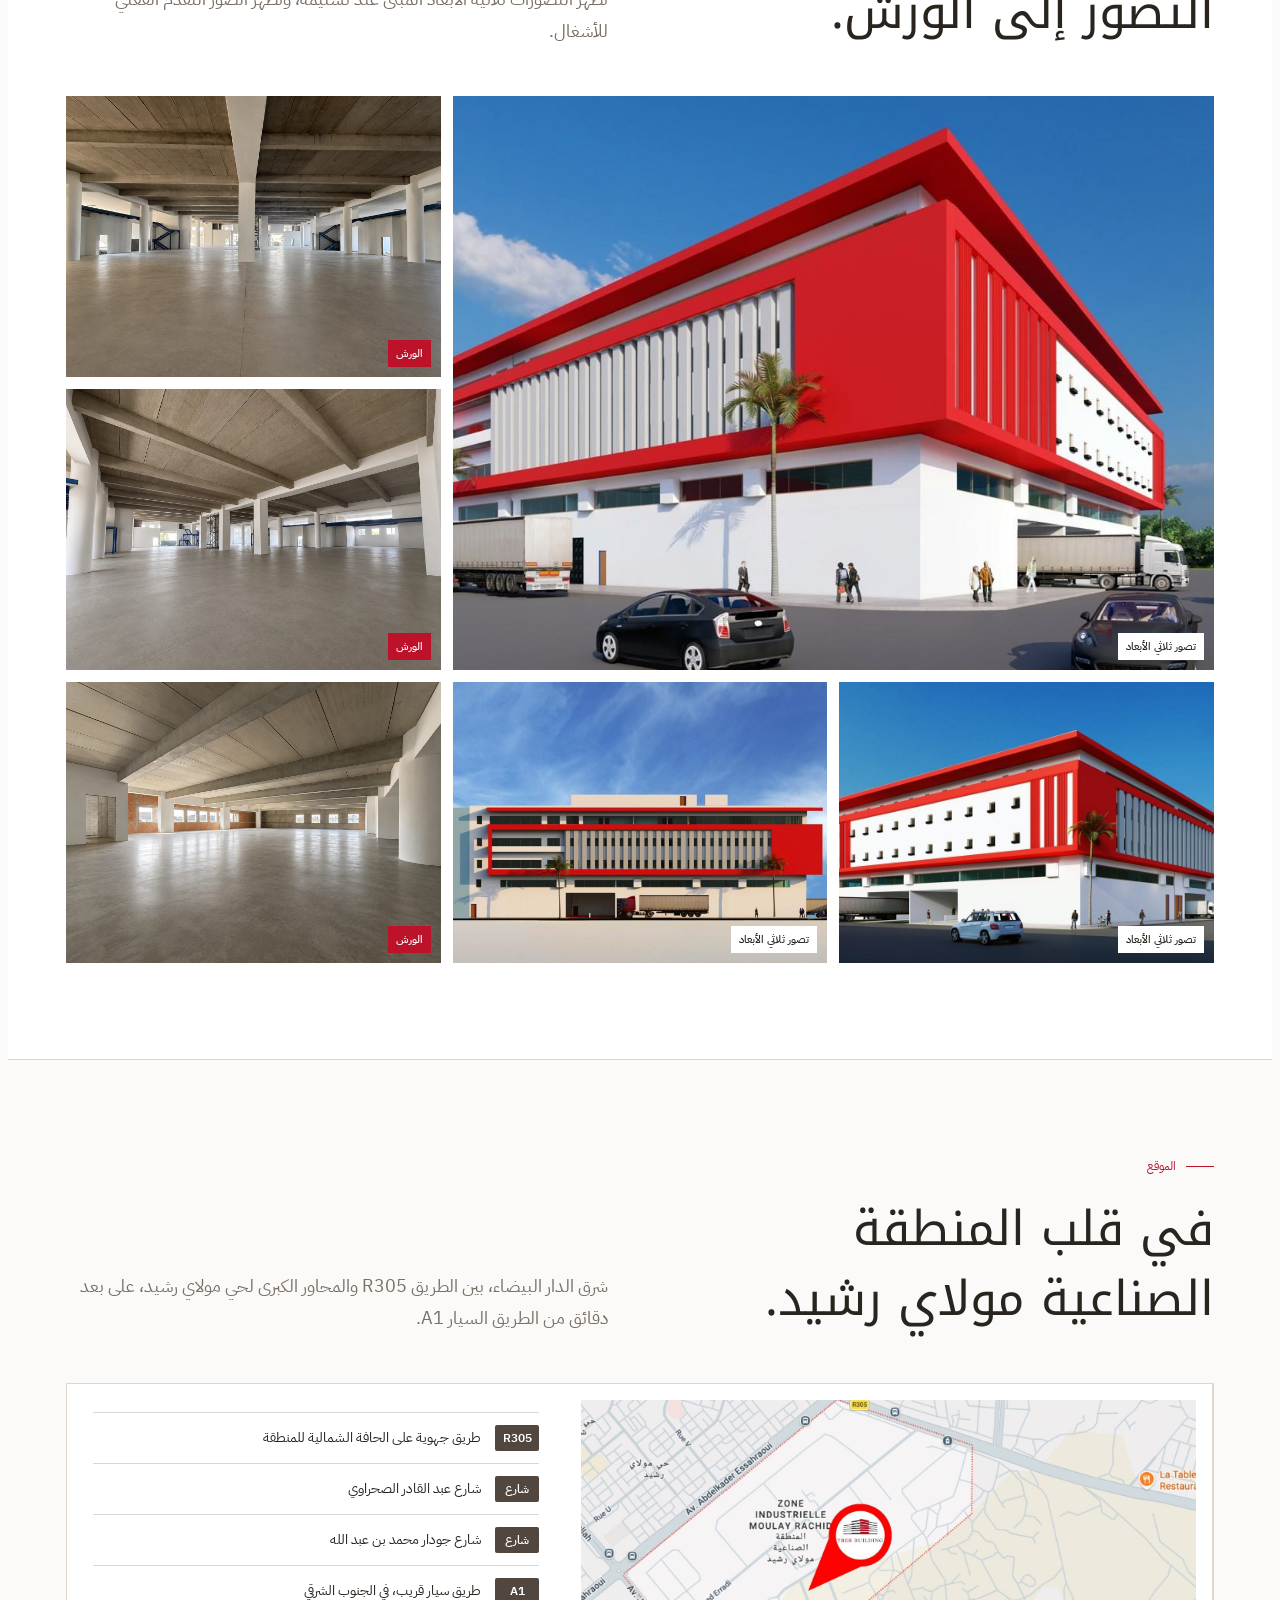
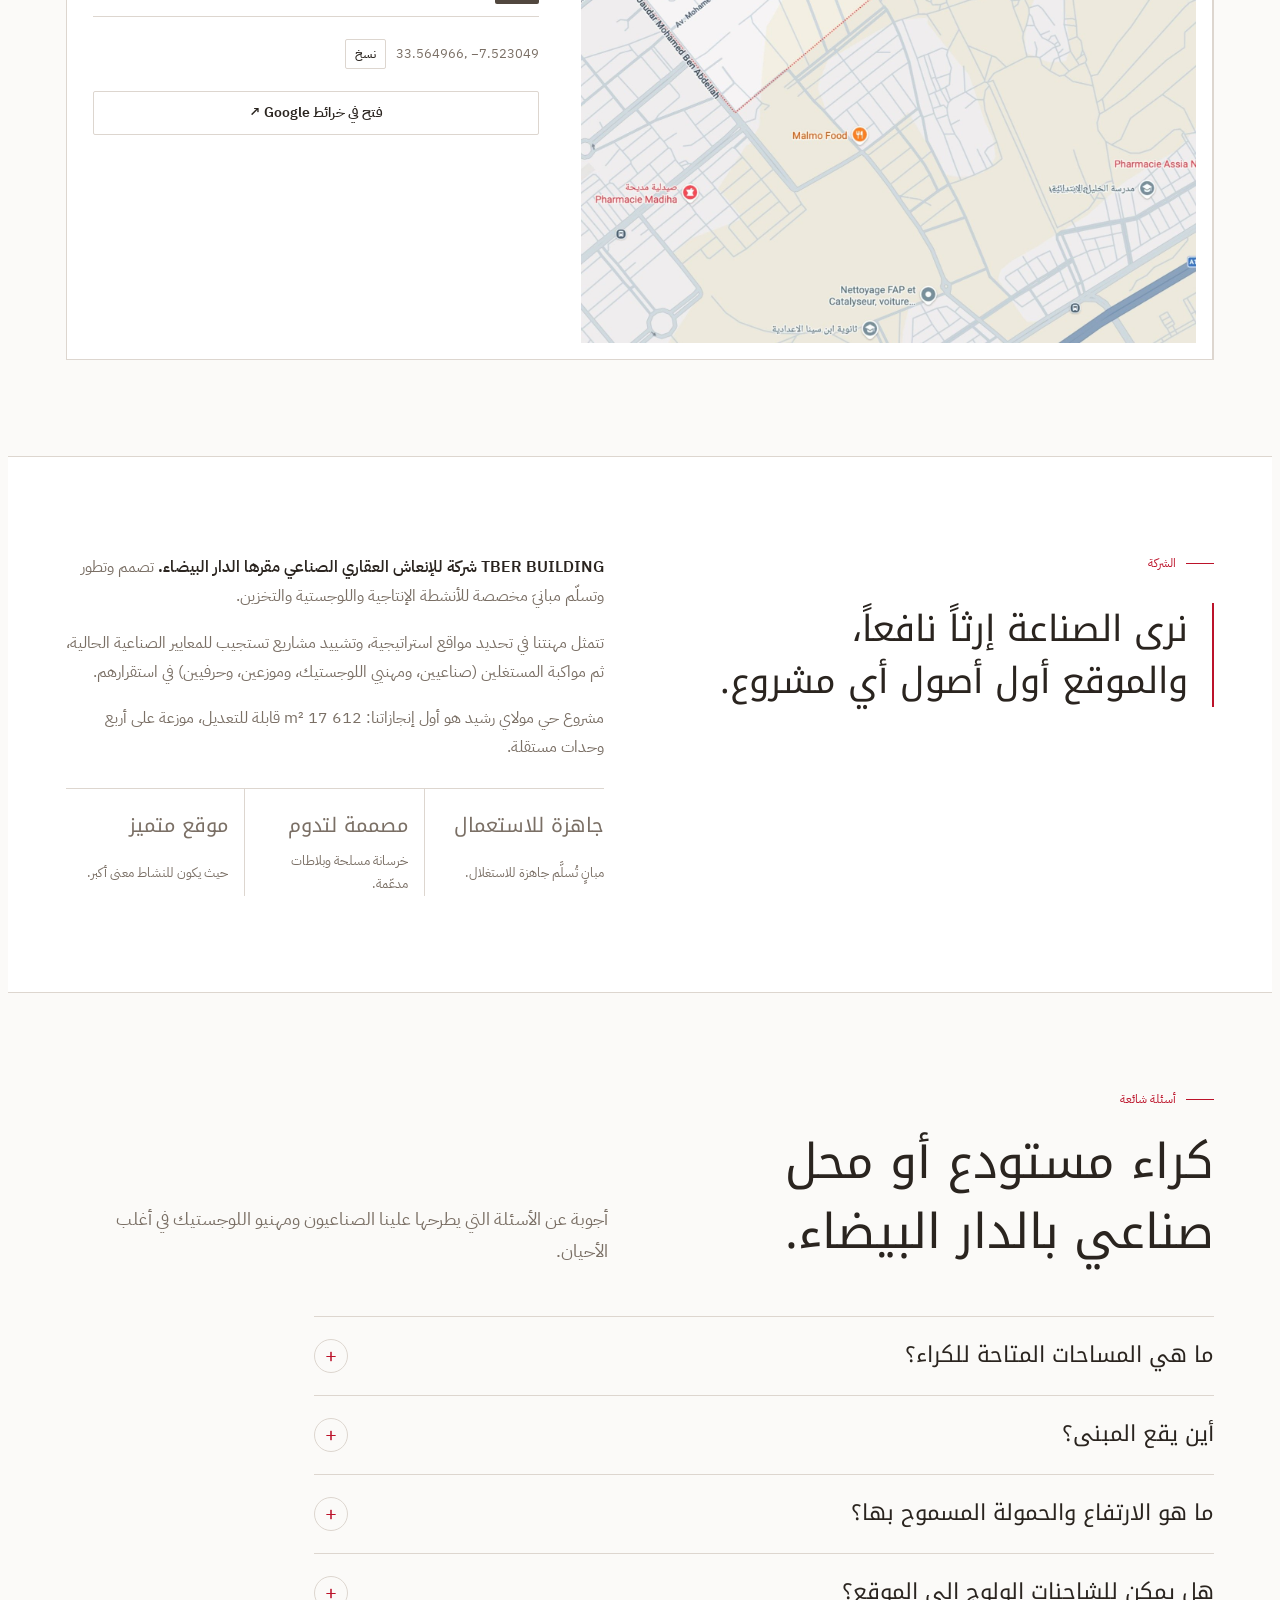
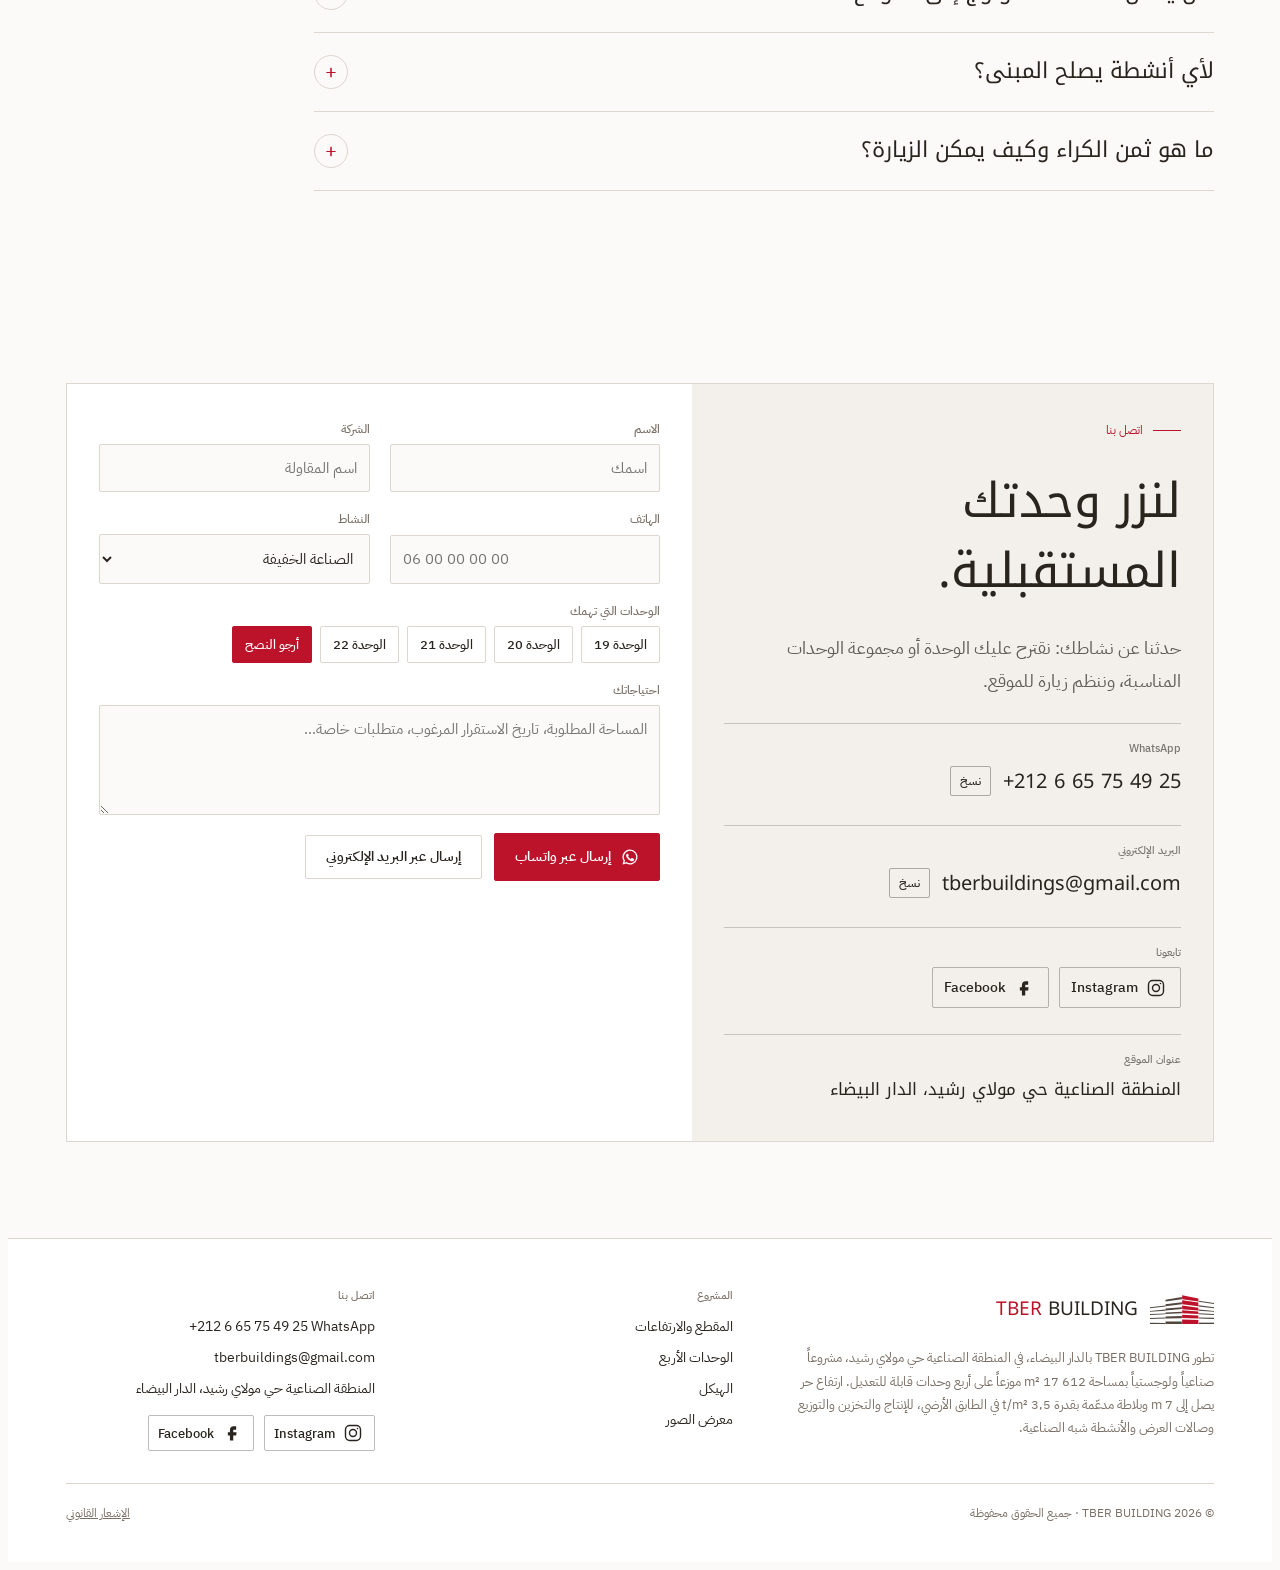
==== commit 8e6da158: "Vidéo drone : section « Le site vu du ciel » Vidéo complète (1 min 16) compressée en 720p (13,6 Mo)," ====
--- a/ar/index.html
+++ b/ar/index.html
@@ -296,6 +296,32 @@
     </div>
   </section>
 
+  <!-- VIDÉO -->
+  <section class="sec" id="video">
+    <div class="wrap vid">
+      <div class="vid-text">
+        <span class="eyebrow">فيديو</span>
+        <h2>الموقع من السماء.</h2>
+        <p class="lead">من شبكة الطرق السيارة إلى الورش: اكتشف موقع المبنى ومداخله وتقدم الأشغال في دقيقة واحدة.</p>
+        <div class="vid-actions">
+          <button class="btn" type="button" id="vidFull">
+            <svg viewBox="0 0 24 24" fill="none" stroke="currentColor" stroke-width="1.8" aria-hidden="true"><path d="M4 9V4h5M20 9V4h-5M4 15v5h5M20 15v5h-5"/></svg>
+            المشاهدة بملء الشاشة
+          </button>
+        </div>
+      </div>
+      <figure class="vid-frame">
+        <video id="vid" muted loop playsinline preload="none" poster="../assets/video-poster.jpg" data-src="../assets/video-drone.mp4" aria-label="فيديو تقديمي لـ TBER BUILDING مصوّر بطائرة مسيّرة"></video>
+        <button class="vid-btn vid-play" type="button" id="vidPlay" aria-label="تشغيل" data-play="تشغيل" data-pause="إيقاف مؤقت">
+          <svg viewBox="0 0 24 24" aria-hidden="true"><path class="i-play" d="M8 5v14l11-7z"/><path class="i-pause" d="M7 5h4v14H7zM13 5h4v14h-4z"/></svg>
+        </button>
+        <button class="vid-btn vid-sound" type="button" id="vidSound" aria-pressed="false" data-on="تشغيل الصوت" data-off="كتم الصوت" aria-label="تشغيل الصوت">
+          <svg viewBox="0 0 24 24" fill="none" stroke="currentColor" stroke-width="1.8" aria-hidden="true"><path d="M4 9h4l5-4v14l-5-4H4z" fill="currentColor" stroke="none"/><path class="i-on" d="M16 8.5a5 5 0 0 1 0 7M18.5 6a8.5 8.5 0 0 1 0 12"/><path class="i-off" d="M16 9l5 6M21 9l-5 6"/></svg>
+        </button>
+      </figure>
+    </div>
+  </section>
+
   <!-- LOTS -->
   <section class="sec" id="lots">
     <div class="wrap">
--- a/css/style.css
+++ b/css/style.css
@@ -303,6 +303,23 @@
 .qa summary:hover{color:var(--red)}
 .qa p{margin:0;padding:0 0 24px;color:var(--muted);max-width:70ch}
 .qa[open] p{animation:up .4s cubic-bezier(.2,.7,.2,1)}
+
+/* Vidéo */
+.vid{display:grid;grid-template-columns:minmax(0,1fr) auto;gap:40px 72px;align-items:center}
+.vid-text{display:grid;gap:18px;align-content:center;max-width:52ch}
+.vid-actions{display:flex;gap:12px;flex-wrap:wrap}
+.vid-frame{position:relative;margin:0;height:min(68vh,560px);aspect-ratio:9/16;max-width:100%;background:#1c1814;border:1px solid var(--line);overflow:hidden;justify-self:center}
+.vid-frame video{width:100%;height:100%;object-fit:cover;display:block;cursor:pointer}
+.vid-btn{position:absolute;bottom:12px;width:42px;height:42px;border-radius:50%;border:0;display:grid;place-items:center;cursor:pointer;background:rgba(20,16,13,.62);color:#fff;backdrop-filter:blur(4px);transition:background .2s}
+.vid-btn:hover{background:var(--red)}
+.vid-btn svg{width:20px;height:20px}
+.vid-play{left:12px}.vid-sound{right:12px}
+.vid-play svg{fill:#fff}
+.vid-play .i-pause{display:none}
+.vid-frame.playing .vid-play .i-pause{display:inline}.vid-frame.playing .vid-play .i-play{display:none}
+.vid-sound .i-on{display:none}
+.vid-sound[aria-pressed="true"] .i-on{display:inline}.vid-sound[aria-pressed="true"] .i-off{display:none}
+@media (max-width:860px){.vid{grid-template-columns:minmax(0,1fr)}.vid-frame{height:min(60vh,480px)}}
 /* Langues */
 @media (max-width:480px){.hdr .wrap{gap:10px}.brand{gap:8px}.brand svg{width:42px}.brand-name{font-size:15px;letter-spacing:.08em}.lang a{padding:6px 5px}}
 .lang{display:flex;gap:2px;font:500 12px var(--f-mono)}
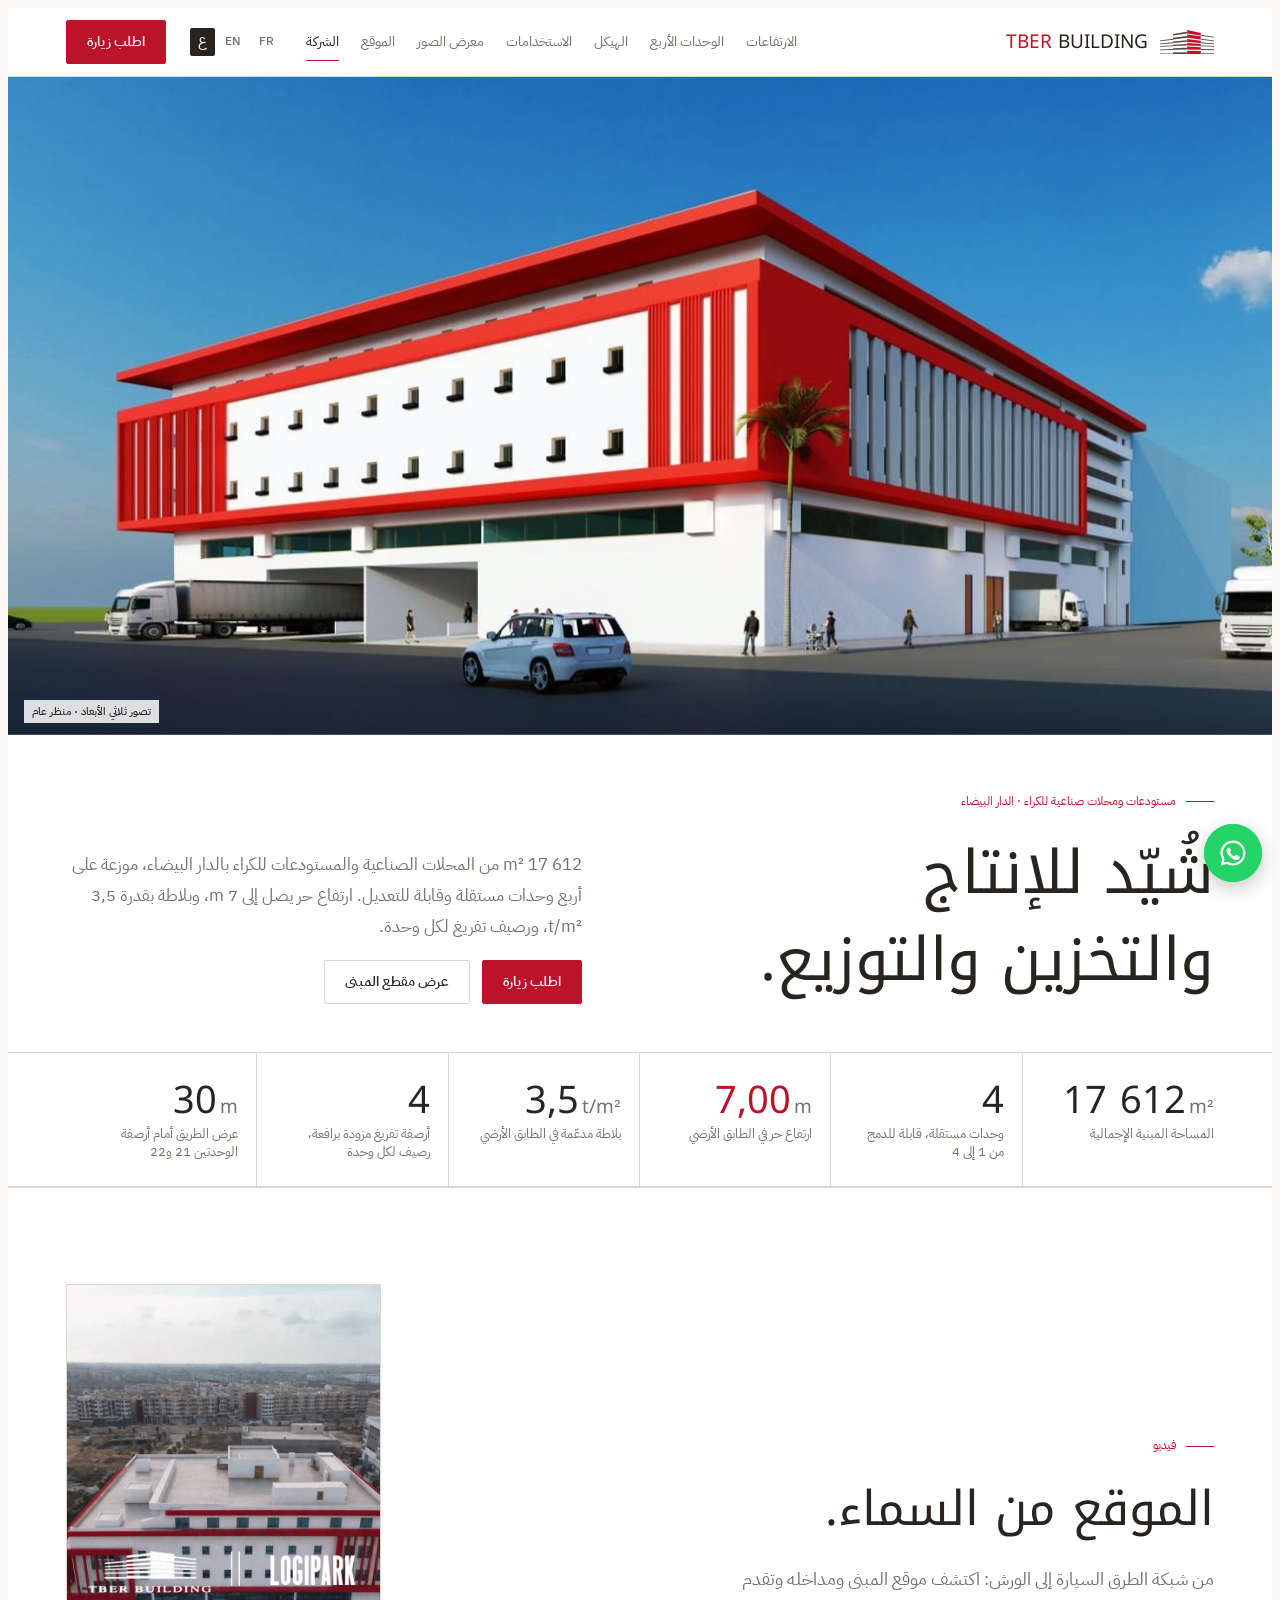
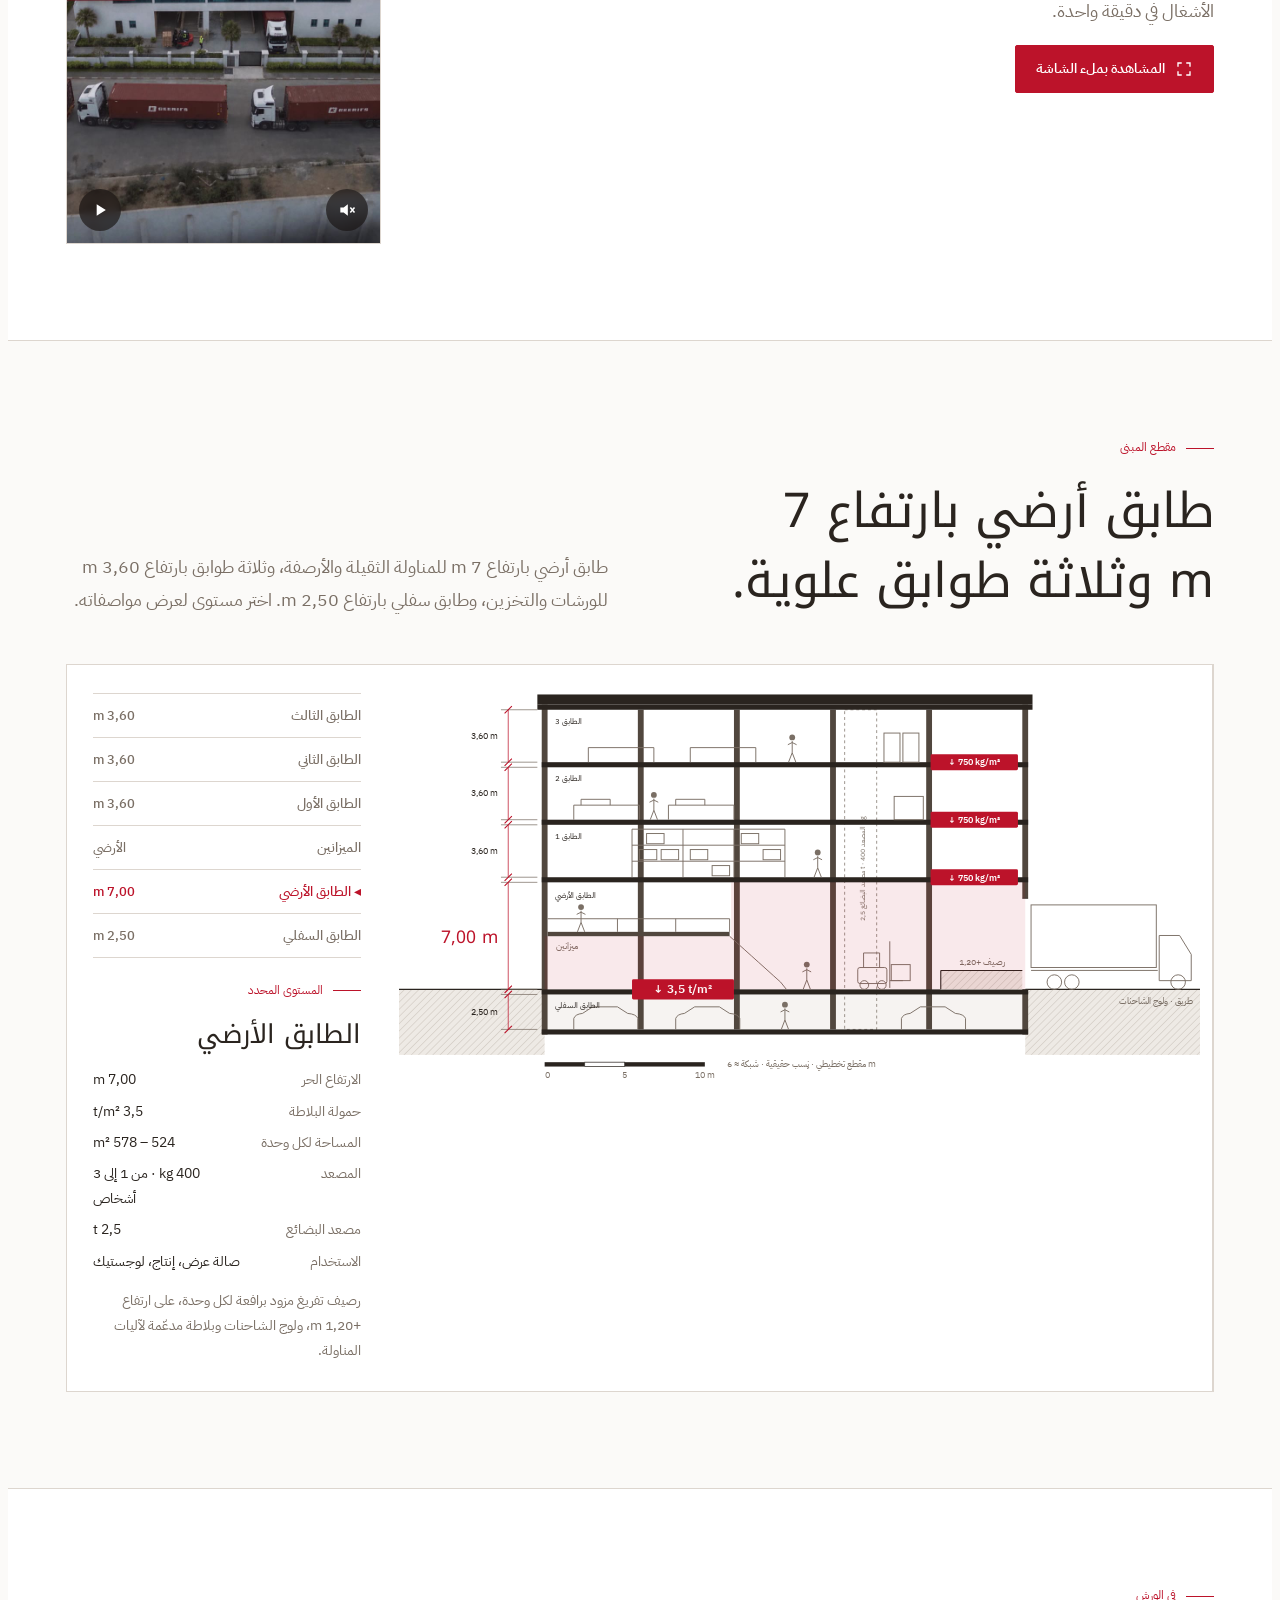
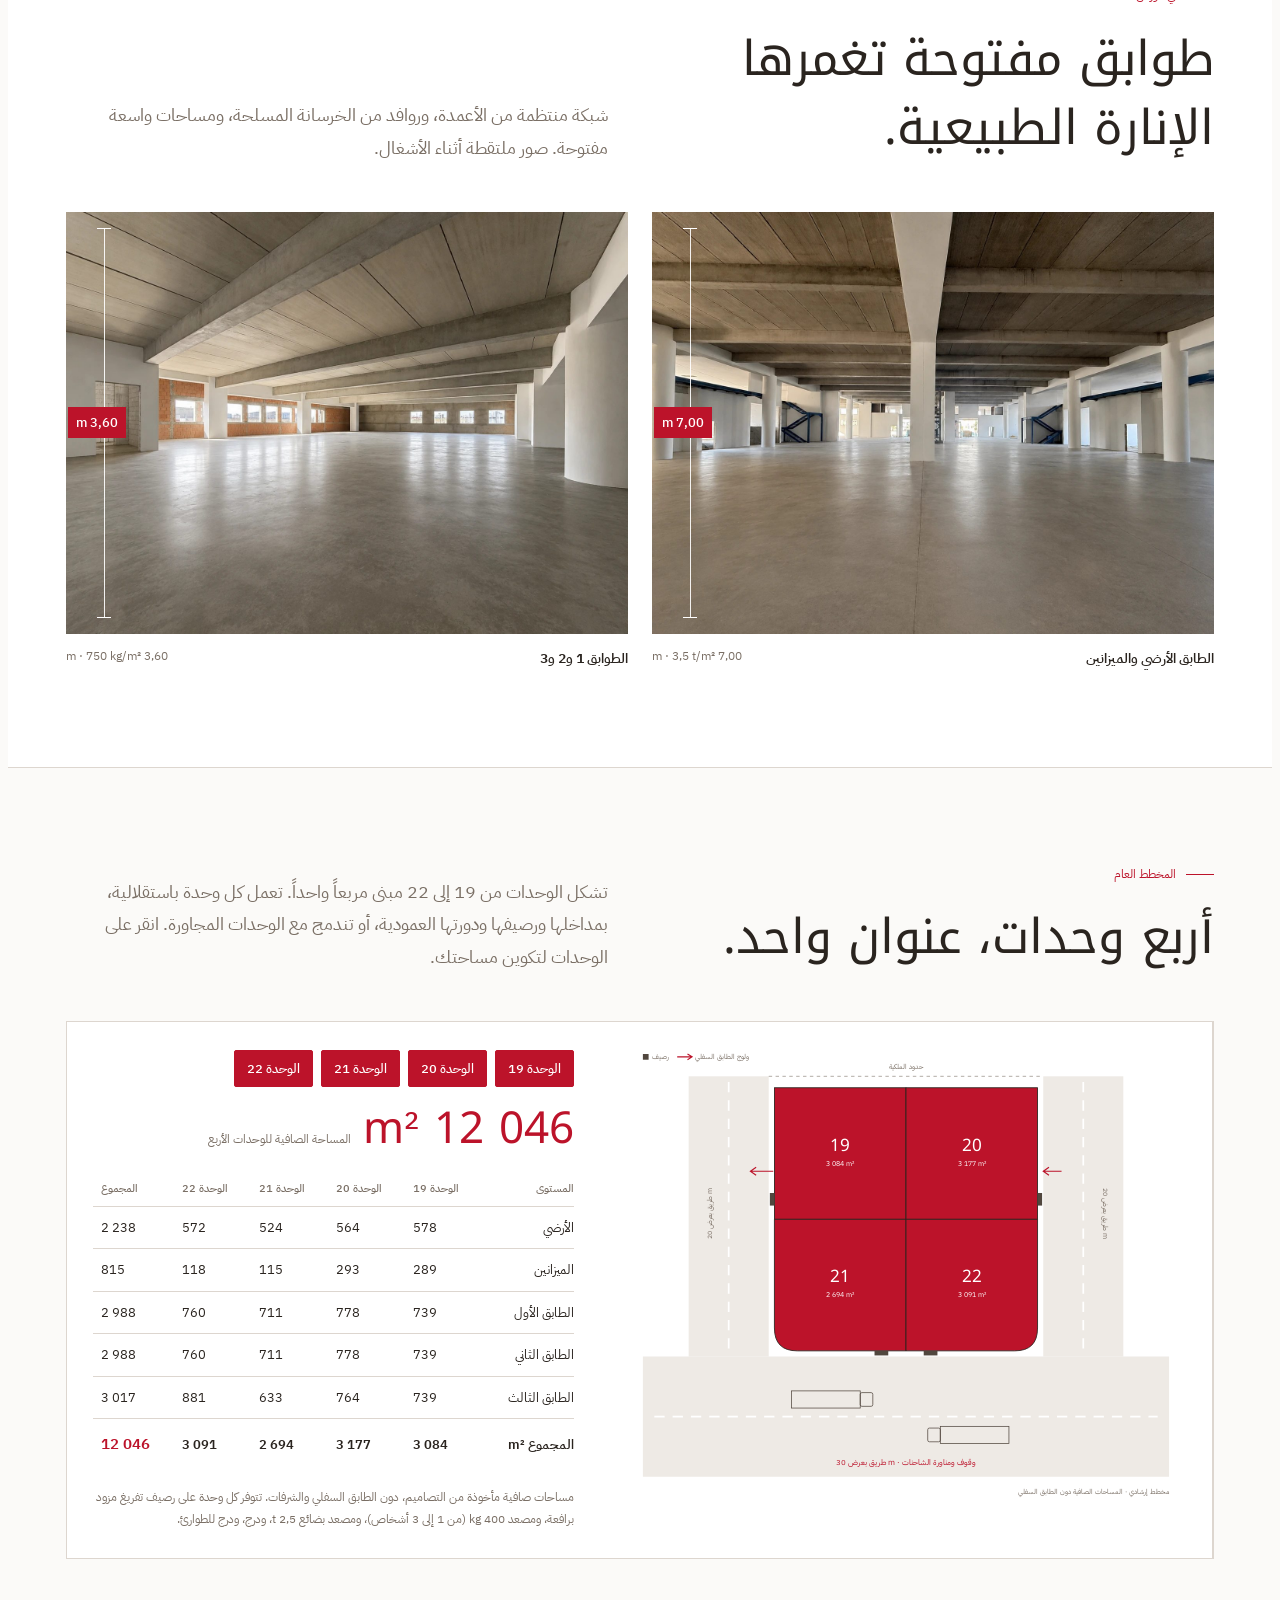
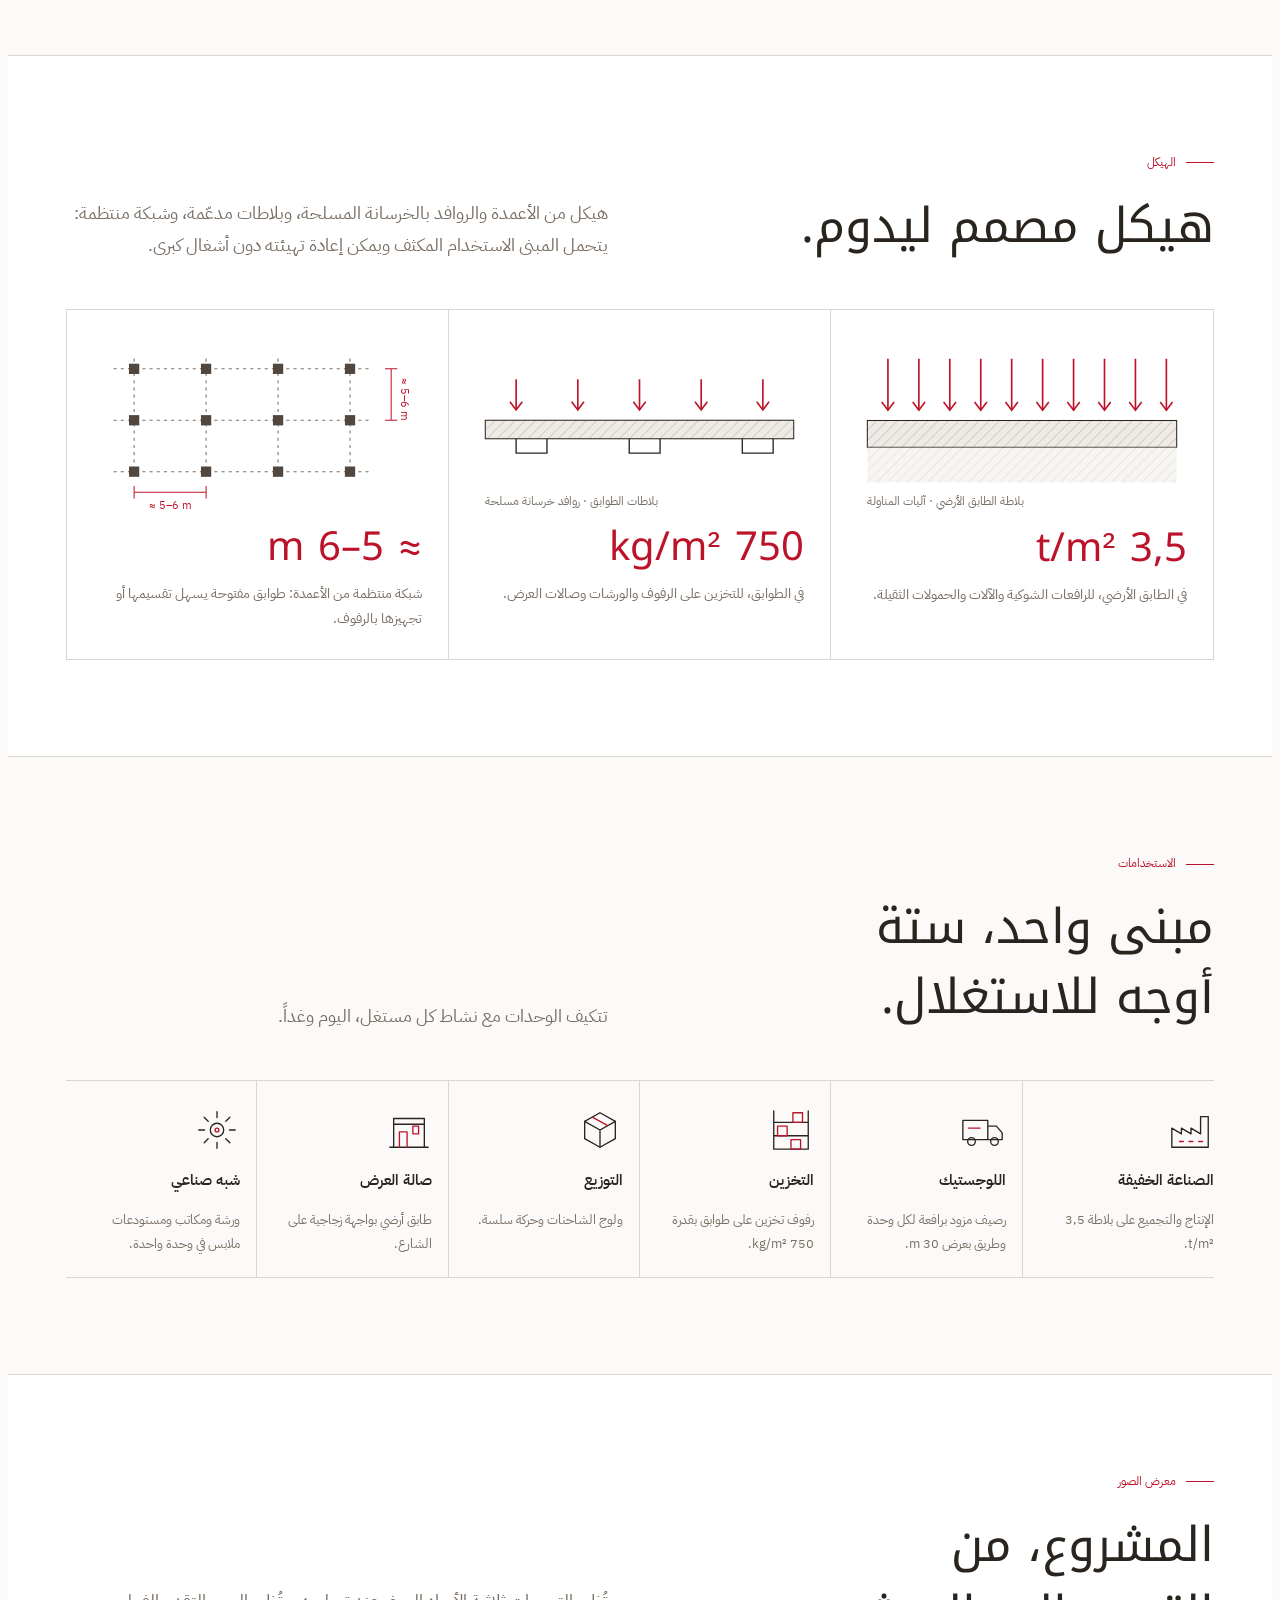
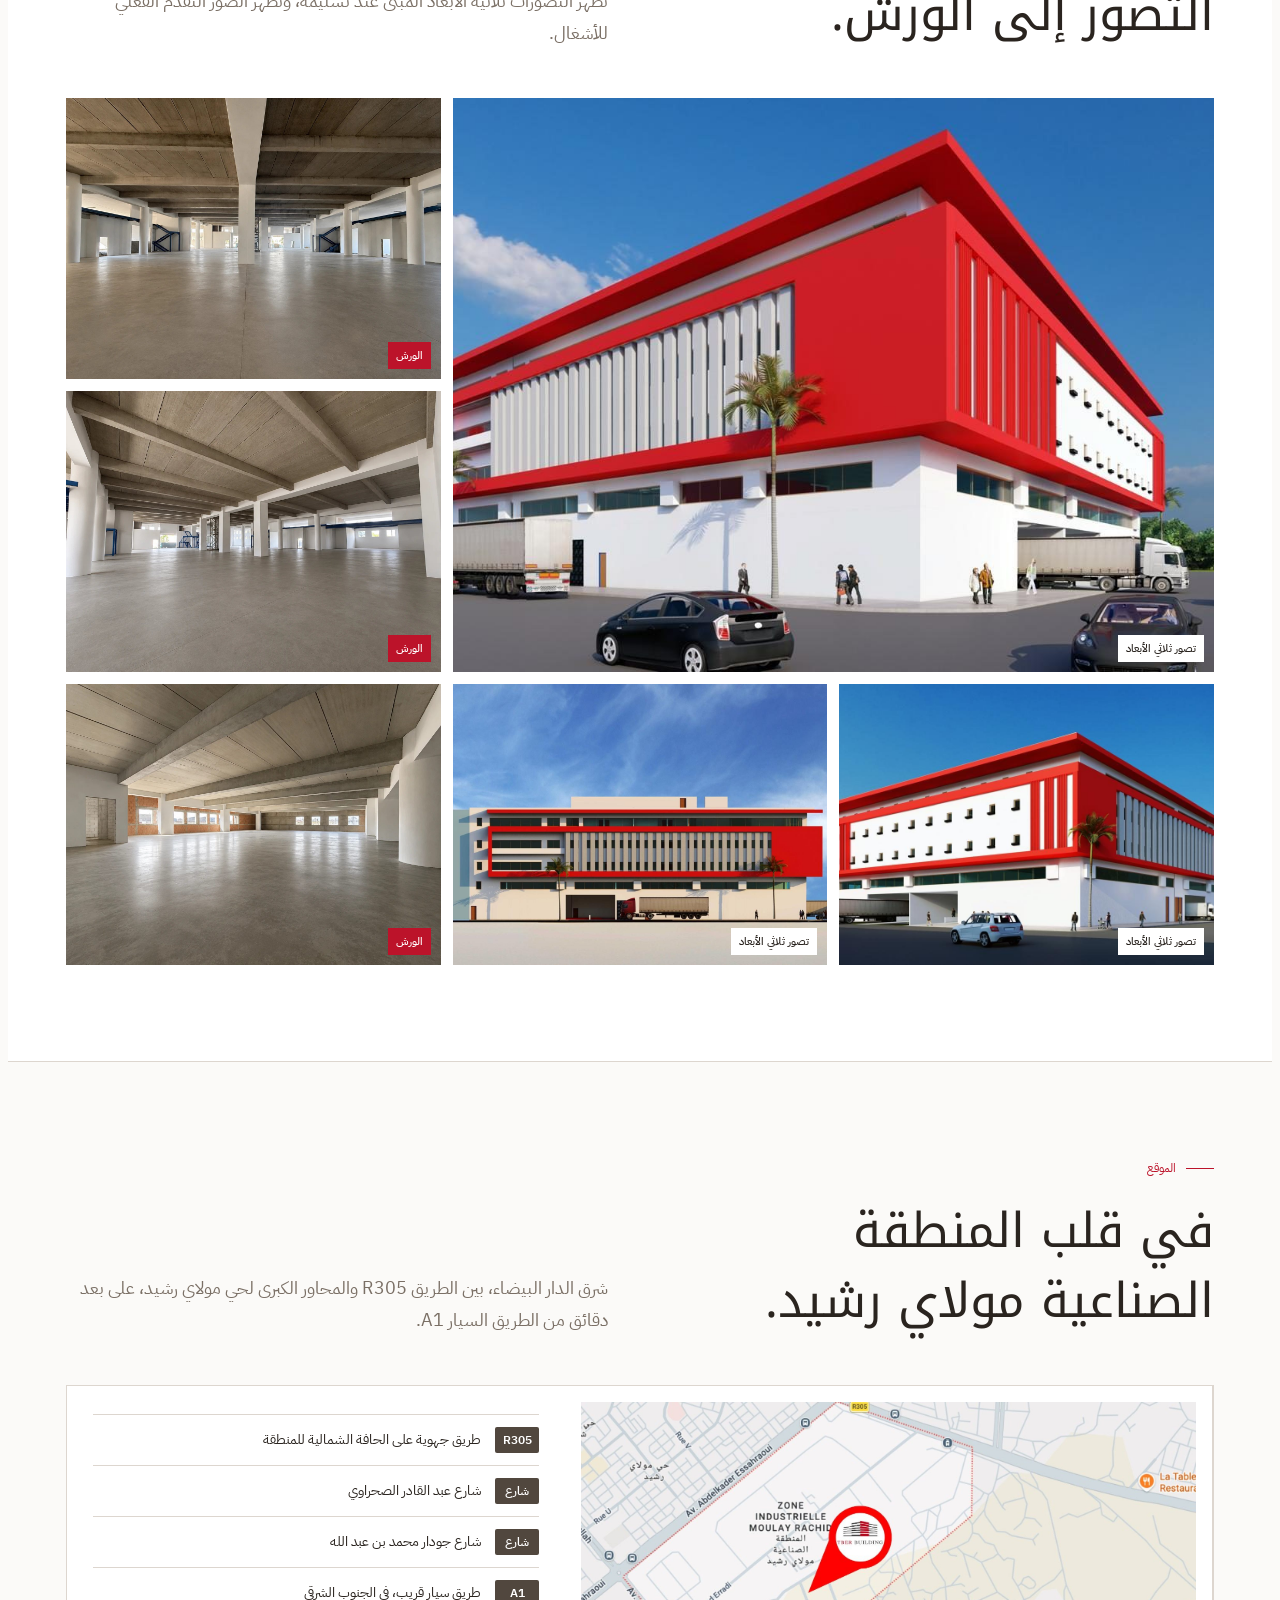
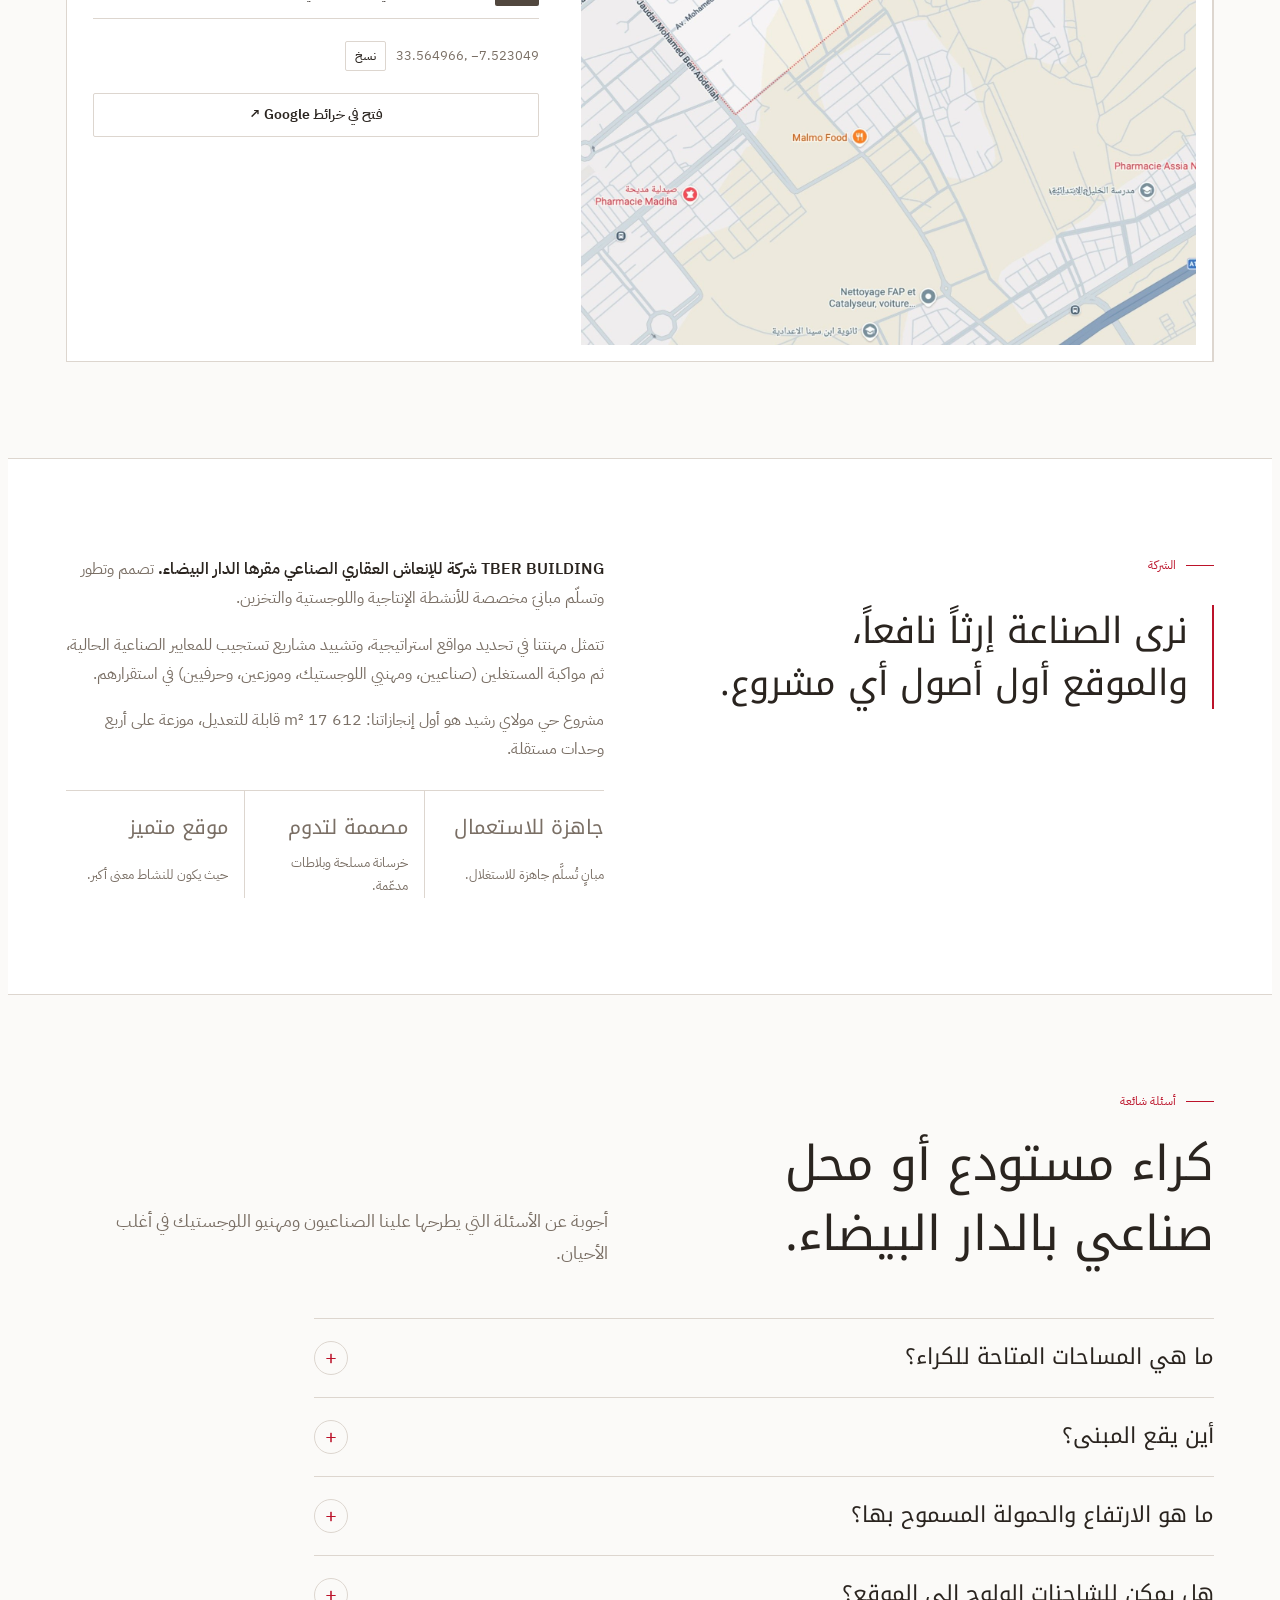
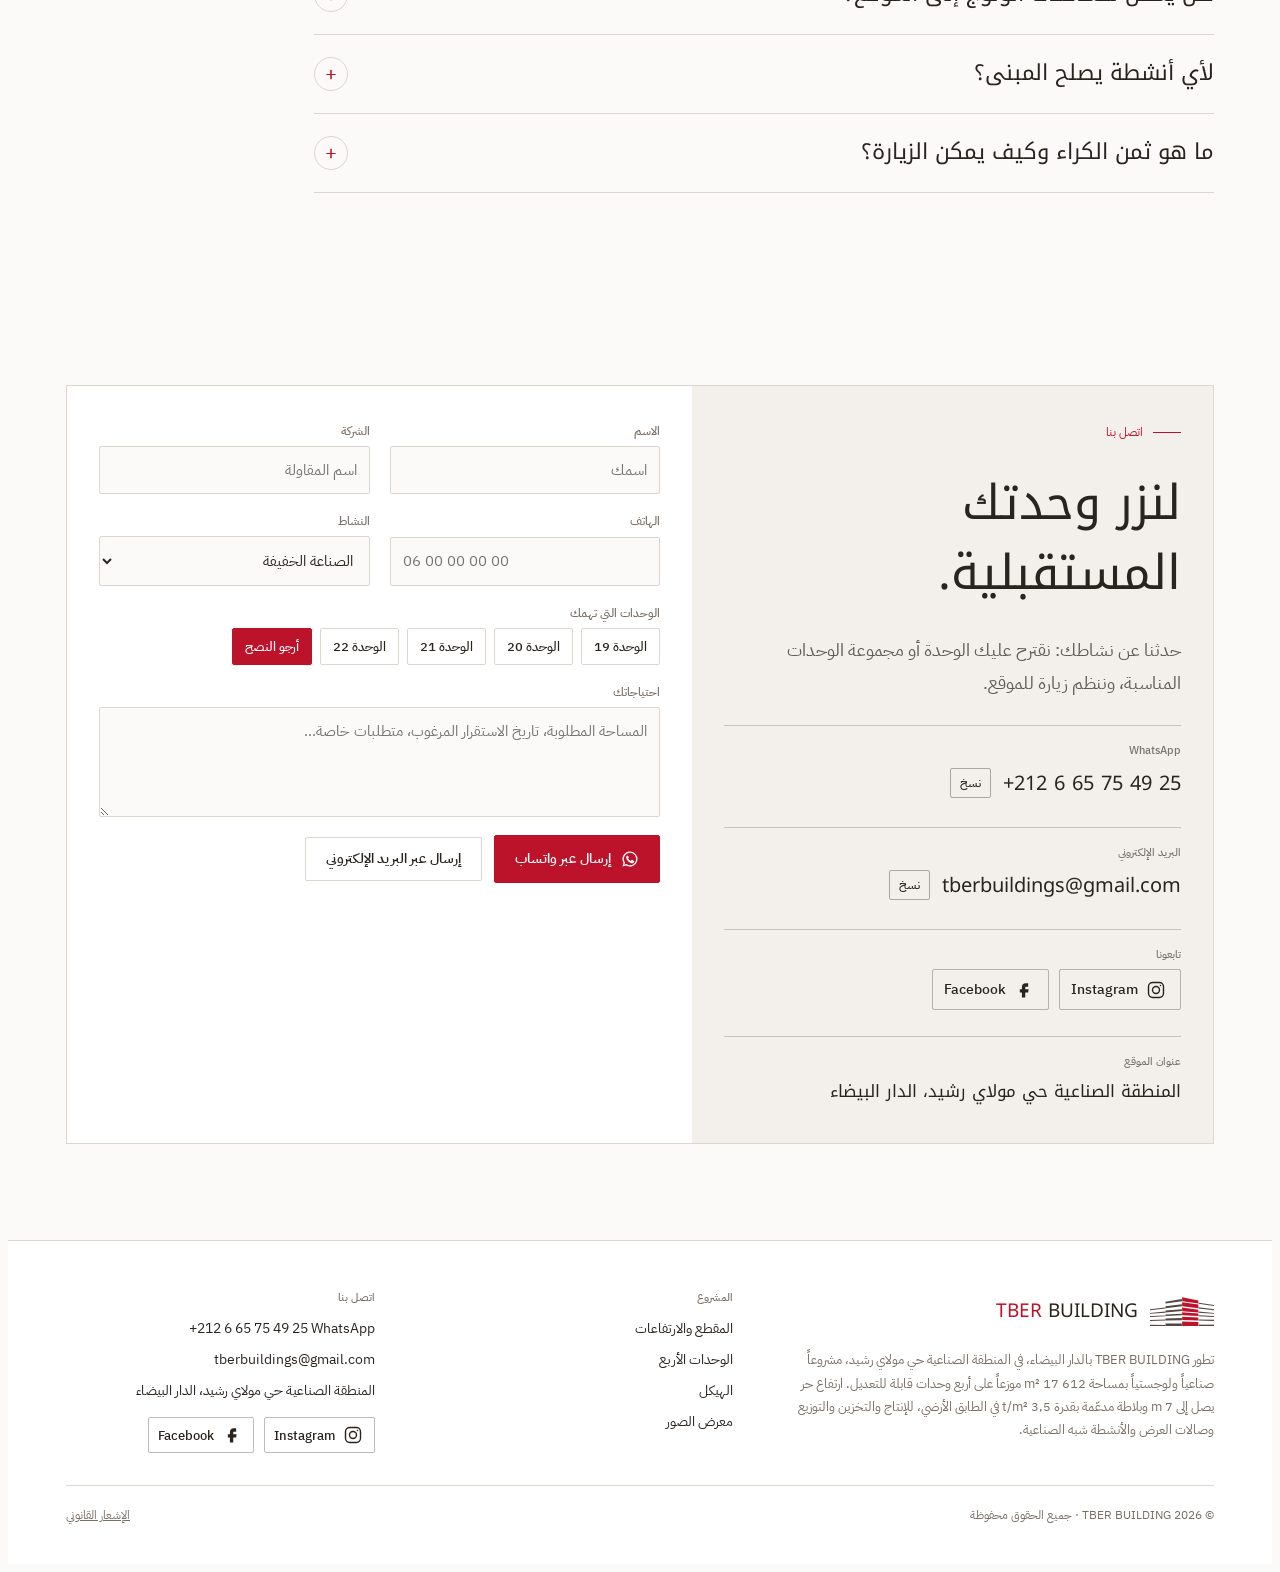
==== commit 76a611b6: "Vidéo déplacée juste après les chiffres clés Co-Authored-By: Claude Opus 5.5 <noreply@anthropic.com>" ====
--- a/ar/index.html
+++ b/ar/index.html
@@ -93,211 +93,8 @@
     </div>
   </div>
 
-  <!-- COUPE -->
-  <section class="sec" id="hauteurs">
-    <div class="wrap">
-      <div class="sec-head">
-        <div>
-          <span class="eyebrow">مقطع المبنى</span>
-          <h2>طابق أرضي بارتفاع 7 m وثلاثة طوابق علوية.</h2>
-        </div>
-        <p class="lead">طابق أرضي بارتفاع 7 m للمناولة الثقيلة والأرصفة، وثلاثة طوابق بارتفاع 3,60 m للورشات والتخزين، وطابق سفلي بارتفاع 2,50 m. اختر مستوى لعرض مواصفاته.</p>
-      </div>
-
-      <div class="sheet coupe">
-        <div class="coupe-draw">
-          <svg viewBox="0 70 1100 545" role="img" aria-labelledby="coupeT">
-            <title id="coupeT">مقطع تخطيطي للمبنى: طابق سفلي 2,50 m، طابق أرضي 7 m مع ميزانين ورصيف، وثلاثة طوابق بارتفاع 3,60 m</title>
-            <defs>
-              <pattern id="hatch" width="7" height="7" patternUnits="userSpaceOnUse" patternTransform="rotate(45)"><rect width="7" height="7" fill="var(--concrete)"/><line x1="0" y1="0" x2="0" y2="7" stroke="var(--hatch)" stroke-width="1.6"/></pattern>
-              <g id="man"><circle cx="0" cy="-34" r="4" class="d-objf"/><path d="M0 -29 L0 -13 M0 -13 L-5 0 M0 -13 L5 0 M-6 -24 L0 -27 L6 -24" class="d-obj"/></g>
-            </defs>
-
-            <!-- sol et terre -->
-            <rect x="0" y="488" width="200" height="90" class="d-hatch"/>
-            <rect x="860" y="488" width="240" height="90" class="d-hatch"/>
-            <line x1="0" y1="488" x2="200" y2="488" class="d-line" stroke-width="2"/>
-            <line x1="860" y1="488" x2="1100" y2="488" class="d-line" stroke-width="2"/>
-            <text x="1090" y="508" text-anchor="end" class="d-mut">طريق · ولوج الشاحنات</text>
-
-            <!-- intérieur des niveaux -->
-            <rect x="200" y="104" width="660" height="439" class="d-paper"/>
-            <rect x="200" y="495" width="660" height="48" class="d-fill" opacity=".55"/>
-
-            <!-- trémie monte-charge / ascenseur -->
-            <rect x="612" y="104" width="44" height="439" fill="none" class="d-thin" stroke-dasharray="4 4"/>
-            <text transform="translate(640 322) rotate(-90)" text-anchor="middle" class="d-mut" font-size="10">مصعد البضائع 2,5 t · المصعد 400 kg</text>
-
-            <!-- poteaux (trame 6 m) -->
-            <g class="d-col">
-              <rect x="196" y="97" width="8" height="453"/>
-              <rect x="328" y="104" width="8" height="439"/>
-              <rect x="460" y="104" width="8" height="439"/>
-              <rect x="592" y="104" width="8" height="439"/>
-              <rect x="724" y="104" width="8" height="439"/>
-              <rect x="856" y="97" width="8" height="266"/>
-              <rect x="856" y="488" width="8" height="62"/>
-            </g>
-
-            <!-- dalles -->
-            <rect x="190" y="83" width="680" height="14" class="d-slab"/>
-            <rect x="190" y="97" width="680" height="7" class="d-slab"/>
-            <rect x="196" y="176" width="668" height="7" class="d-slab"/>
-            <rect x="196" y="255" width="668" height="7" class="d-slab"/>
-            <rect x="196" y="334" width="668" height="7" class="d-slab"/>
-            <rect x="196" y="488" width="668" height="7" class="d-slab"/>
-            <rect x="196" y="543" width="668" height="7" class="d-slab"/>
-
-            <!-- RDC : quai +1,20 m -->
-            <rect x="744" y="462" width="112" height="26" class="d-hatch"/>
-            <line x1="744" y1="462" x2="856" y2="462" class="d-line" stroke-width="1.5"/>
-            <line x1="744" y1="462" x2="744" y2="488" class="d-line" stroke-width="1.5"/>
-            <text x="800" y="455" text-anchor="middle" class="d-mut">رصيف +1,20</text>
-
-            <!-- RDC : mezzanine -->
-            <rect x="204" y="409" width="250" height="6" class="d-col"/>
-            <path d="M454 409 V391 M204 391 H454 M300 391 V409 M380 391 V409" class="d-obj"/>
-            <path d="M454 415 l10 9 h0 l10 9 l10 9 l10 9 l10 9 l10 9 l10 9 l8 10" class="d-obj"/>
-            <text x="216" y="432" class="d-mut">ميزانين</text>
-
-            <!-- RDC : chariot élévateur + palette -->
-            <g transform="translate(630 488)">
-              <rect x="0" y="-30" width="40" height="22" rx="3" class="d-obj"/>
-              <path d="M8 -30 V-50 H30 V-30" class="d-obj"/>
-              <circle cx="9" cy="-6" r="6" class="d-obj"/><circle cx="33" cy="-6" r="6" class="d-obj"/>
-              <path d="M44 -2 V-66 M44 -12 H62" class="d-obj"/>
-              <rect x="46" y="-34" width="26" height="22" class="d-obj"/>
-            </g>
-            <use href="#man" x="560" y="488"/>
-            <use href="#man" x="250" y="409"/>
-
-            <!-- étage 1 : racks palettiers -->
-            <g class="d-obj">
-              <g transform="translate(90 0)"><path d="M230 334 V268 M300 334 V268 M370 334 V268 M440 334 V268 M230 312 H440 M230 290 H440 M230 268 H440"/>
-              <rect x="240" y="296" width="24" height="14"/><rect x="270" y="296" width="24" height="14"/><rect x="310" y="296" width="24" height="14"/><rect x="380" y="274" width="24" height="14"/><rect x="410" y="296" width="24" height="14"/><rect x="340" y="318" width="24" height="14"/><rect x="250" y="274" width="24" height="14"/></g>
-            </g>
-            <use href="#man" x="575" y="334"/>
-            <!-- étage 2 : atelier -->
-            <g class="d-obj">
-              <path d="M240 255 V235 H330 V255 M250 235 V227 H290 V235"/>
-              <path d="M370 255 V235 H460 V255 M380 235 V227 H420 V235"/>
-              <rect x="680" y="223" width="40" height="32"/>
-            </g>
-            <use href="#man" x="350" y="255"/>
-            <!-- étage 3 : atelier / showroom -->
-            <g class="d-obj">
-              <path d="M260 176 V156 H350 V176 M400 176 V156 H490 V176"/>
-              <rect x="666" y="136" width="22" height="40"/><rect x="692" y="136" width="22" height="40"/>
-            </g>
-            <use href="#man" x="540" y="176"/>
-            <!-- sous-sol : véhicules -->
-            <g class="d-obj">
-              <path d="M240 543 V528 Q242 522 252 521 L266 512 H300 L314 521 Q326 522 328 528 V543"/>
-              <path d="M380 543 V528 Q382 522 392 521 L406 512 H440 L454 521 Q466 522 468 528 V543"/>
-              <path d="M690 543 V528 Q692 522 702 521 L716 512 H750 L764 521 Q776 522 778 528 V543"/>
-            </g>
-            <use href="#man" x="530" y="543"/>
-
-            <!-- camion à quai -->
-            <g transform="translate(866 0)">
-              <rect x="2" y="372" width="172" height="86" class="d-obj"/>
-              <path d="M2 462 H176" class="d-obj"/>
-              <circle cx="34" cy="478" r="10" class="d-obj"/><circle cx="58" cy="478" r="10" class="d-obj"/>
-              <path d="M178 476 V414 H206 L222 440 V476 Z" class="d-obj"/>
-              <circle cx="204" cy="478" r="10" class="d-obj"/>
-            </g>
-            <path d="M856 363 h8" class="d-line"/>
-
-            <!-- cotes verticales -->
-            <g class="d-redl" stroke-width="1">
-              <path d="M150 104 V176 M150 183 V255 M150 262 V334 M150 341 V488 M150 495 V543"/>
-            </g>
-            <g class="d-line" stroke-width="1">
-              <path d="M140 104 H190 M140 176 H190 M140 183 H190 M140 255 H190 M140 262 H190 M140 334 H190 M140 341 H190 M140 488 H190 M140 495 H190 M140 543 H190" style="stroke:var(--muted)"/>
-              <path d="M145 109 L155 99 M145 181 L155 171 M145 188 L155 178 M145 260 L155 250 M145 267 L155 257 M145 339 L155 329 M145 346 L155 336 M145 493 L155 483 M145 500 L155 490 M145 548 L155 538" style="stroke:var(--red)" stroke-width="1.5"/>
-            </g>
-            <g text-anchor="end">
-              <text x="136" y="144" class="d-text">3,60 m</text>
-              <text x="136" y="223" class="d-text">3,60 m</text>
-              <text x="136" y="302" class="d-text">3,60 m</text>
-              <text x="136" y="424" class="d-text d-big" style="fill:var(--red)">7,00 m</text>
-              <text x="136" y="523" class="d-text">2,50 m</text>
-            </g>
-
-            <!-- noms de niveaux et charges -->
-            <g class="d-text" font-size="11">
-              <text x="214" y="123">الطابق 3</text>
-              <text x="214" y="202">الطابق 2</text>
-              <text x="214" y="281">الطابق 1</text>
-              <text x="214" y="362">الطابق الأرضي</text>
-              <text x="214" y="514">الطابق السفلي</text>
-            </g>
-            <!-- charges des dalles -->
-            <g class="load">
-              <g transform="translate(730 165)"><rect width="120" height="22" rx="2"/><text x="60" y="15.5">↓ 750 kg/m²</text></g>
-              <g transform="translate(730 244)"><rect width="120" height="22" rx="2"/><text x="60" y="15.5">↓ 750 kg/m²</text></g>
-              <g transform="translate(730 323)"><rect width="120" height="22" rx="2"/><text x="60" y="15.5">↓ 750 kg/m²</text></g>
-              <g transform="translate(320 474)" class="big"><rect width="140" height="28" rx="2"/><text x="70" y="19.5">↓ 3,5 t/m²</text></g>
-            </g>
-
-            <!-- zones cliquables -->
-            <rect class="hit" data-l="r3" x="200" y="104" width="660" height="72"/>
-            <rect class="hit" data-l="r2" x="200" y="183" width="660" height="72"/>
-            <rect class="hit" data-l="r1" x="200" y="262" width="660" height="72"/>
-            <rect class="hit" data-l="mez" x="204" y="341" width="252" height="74"/>
-            <path class="hit" data-l="rdc" d="M456 341 H860 V488 H200 V415 H456 Z"/>
-            <rect class="hit" data-l="ss" x="200" y="495" width="660" height="48"/>
-
-            <!-- échelle graphique -->
-            <g transform="translate(200 588)">
-              <rect x="0" y="0" width="55" height="6" class="d-slab"/><rect x="55" y="0" width="55" height="6" class="d-paper" stroke="var(--ink)"/>
-              <rect x="110" y="0" width="110" height="6" class="d-slab"/>
-              <text x="0" y="22" class="d-mut">0</text><text x="110" y="22" class="d-mut" text-anchor="middle">5</text><text x="220" y="22" class="d-mut" text-anchor="middle">10 m</text>
-              <text x="250" y="7" class="d-mut">مقطع تخطيطي · نِسب حقيقية · شبكة ≈ 6 m</text>
-            </g>
-          </svg>
-          <p class="scroll-hint">← اسحب لرؤية المقطع كاملاً →</p>
-        </div>
-        <aside class="coupe-side">
-          <div class="lvl-list" role="group" aria-label="اختر مستوى">
-            <button class="lvl-btn" data-l="r3" aria-pressed="false"><span>الطابق الثالث</span><span>3,60 m</span></button>
-            <button class="lvl-btn" data-l="r2" aria-pressed="false"><span>الطابق الثاني</span><span>3,60 m</span></button>
-            <button class="lvl-btn" data-l="r1" aria-pressed="false"><span>الطابق الأول</span><span>3,60 m</span></button>
-            <button class="lvl-btn" data-l="mez" aria-pressed="false"><span>الميزانين</span><span>الأرضي</span></button>
-            <button class="lvl-btn" data-l="rdc" aria-pressed="true"><span>الطابق الأرضي</span><span>7,00 m</span></button>
-            <button class="lvl-btn" data-l="ss" aria-pressed="false"><span>الطابق السفلي</span><span>2,50 m</span></button>
-          </div>
-          <div class="lvl-card" id="lvlCard" aria-live="polite"></div>
-        </aside>
-      </div>
-    </div>
-  </section>
-
-  <!-- PLATEAUX PHOTOS -->
-  <section class="sec alt" id="plateaux" aria-label="الطوابق بالصور">
-    <div class="wrap">
-      <div class="sec-head">
-        <div>
-          <span class="eyebrow">في الورش</span>
-          <h2>طوابق مفتوحة تغمرها الإنارة الطبيعية.</h2>
-        </div>
-        <p class="lead">شبكة منتظمة من الأعمدة، وروافد من الخرسانة المسلحة، ومساحات واسعة مفتوحة. صور ملتقطة أثناء الأشغال.</p>
-      </div>
-      <div class="plates">
-        <figure class="plate">
-          <div class="img"><img width="1448" height="1086" src="../assets/chantier-rdc.jpg" alt="الطابق الأرضي قيد الإنجاز: أرضية خرسانية واسعة، أعمدة بيضاء، أدراج معدنية زرقاء نحو الميزانين" loading="lazy"><div class="h" aria-hidden="true"><i></i><span>7,00 m</span><i></i></div></div>
-          <figcaption><b>الطابق الأرضي والميزانين</b><span>7,00 m · 3,5 t/m²</span></figcaption>
-        </figure>
-        <figure class="plate">
-          <div class="img"><img width="1448" height="1086" src="../assets/chantier-etages.jpg" alt="طابق قيد الإنجاز: أرضية خرسانية مع نوافذ شريطية وروافد ظاهرة" loading="lazy"><div class="h" aria-hidden="true"><i></i><span>3,60 m</span><i></i></div></div>
-          <figcaption><b>الطوابق 1 و2 و3</b><span>3,60 m · 750 kg/m²</span></figcaption>
-        </figure>
-      </div>
-    </div>
-  </section>
-
   <!-- VIDÉO -->
-  <section class="sec" id="video">
+  <section class="sec alt" id="video">
     <div class="wrap vid">
       <div class="vid-text">
         <span class="eyebrow">فيديو</span>
@@ -319,6 +116,209 @@
           <svg viewBox="0 0 24 24" fill="none" stroke="currentColor" stroke-width="1.8" aria-hidden="true"><path d="M4 9h4l5-4v14l-5-4H4z" fill="currentColor" stroke="none"/><path class="i-on" d="M16 8.5a5 5 0 0 1 0 7M18.5 6a8.5 8.5 0 0 1 0 12"/><path class="i-off" d="M16 9l5 6M21 9l-5 6"/></svg>
         </button>
       </figure>
+    </div>
+  </section>
+
+  <!-- COUPE -->
+  <section class="sec" id="hauteurs">
+    <div class="wrap">
+      <div class="sec-head">
+        <div>
+          <span class="eyebrow">مقطع المبنى</span>
+          <h2>طابق أرضي بارتفاع 7 m وثلاثة طوابق علوية.</h2>
+        </div>
+        <p class="lead">طابق أرضي بارتفاع 7 m للمناولة الثقيلة والأرصفة، وثلاثة طوابق بارتفاع 3,60 m للورشات والتخزين، وطابق سفلي بارتفاع 2,50 m. اختر مستوى لعرض مواصفاته.</p>
+      </div>
+
+      <div class="sheet coupe">
+        <div class="coupe-draw">
+          <svg viewBox="0 70 1100 545" role="img" aria-labelledby="coupeT">
+            <title id="coupeT">مقطع تخطيطي للمبنى: طابق سفلي 2,50 m، طابق أرضي 7 m مع ميزانين ورصيف، وثلاثة طوابق بارتفاع 3,60 m</title>
+            <defs>
+              <pattern id="hatch" width="7" height="7" patternUnits="userSpaceOnUse" patternTransform="rotate(45)"><rect width="7" height="7" fill="var(--concrete)"/><line x1="0" y1="0" x2="0" y2="7" stroke="var(--hatch)" stroke-width="1.6"/></pattern>
+              <g id="man"><circle cx="0" cy="-34" r="4" class="d-objf"/><path d="M0 -29 L0 -13 M0 -13 L-5 0 M0 -13 L5 0 M-6 -24 L0 -27 L6 -24" class="d-obj"/></g>
+            </defs>
+
+            <!-- sol et terre -->
+            <rect x="0" y="488" width="200" height="90" class="d-hatch"/>
+            <rect x="860" y="488" width="240" height="90" class="d-hatch"/>
+            <line x1="0" y1="488" x2="200" y2="488" class="d-line" stroke-width="2"/>
+            <line x1="860" y1="488" x2="1100" y2="488" class="d-line" stroke-width="2"/>
+            <text x="1090" y="508" text-anchor="end" class="d-mut">طريق · ولوج الشاحنات</text>
+
+            <!-- intérieur des niveaux -->
+            <rect x="200" y="104" width="660" height="439" class="d-paper"/>
+            <rect x="200" y="495" width="660" height="48" class="d-fill" opacity=".55"/>
+
+            <!-- trémie monte-charge / ascenseur -->
+            <rect x="612" y="104" width="44" height="439" fill="none" class="d-thin" stroke-dasharray="4 4"/>
+            <text transform="translate(640 322) rotate(-90)" text-anchor="middle" class="d-mut" font-size="10">مصعد البضائع 2,5 t · المصعد 400 kg</text>
+
+            <!-- poteaux (trame 6 m) -->
+            <g class="d-col">
+              <rect x="196" y="97" width="8" height="453"/>
+              <rect x="328" y="104" width="8" height="439"/>
+              <rect x="460" y="104" width="8" height="439"/>
+              <rect x="592" y="104" width="8" height="439"/>
+              <rect x="724" y="104" width="8" height="439"/>
+              <rect x="856" y="97" width="8" height="266"/>
+              <rect x="856" y="488" width="8" height="62"/>
+            </g>
+
+            <!-- dalles -->
+            <rect x="190" y="83" width="680" height="14" class="d-slab"/>
+            <rect x="190" y="97" width="680" height="7" class="d-slab"/>
+            <rect x="196" y="176" width="668" height="7" class="d-slab"/>
+            <rect x="196" y="255" width="668" height="7" class="d-slab"/>
+            <rect x="196" y="334" width="668" height="7" class="d-slab"/>
+            <rect x="196" y="488" width="668" height="7" class="d-slab"/>
+            <rect x="196" y="543" width="668" height="7" class="d-slab"/>
+
+            <!-- RDC : quai +1,20 m -->
+            <rect x="744" y="462" width="112" height="26" class="d-hatch"/>
+            <line x1="744" y1="462" x2="856" y2="462" class="d-line" stroke-width="1.5"/>
+            <line x1="744" y1="462" x2="744" y2="488" class="d-line" stroke-width="1.5"/>
+            <text x="800" y="455" text-anchor="middle" class="d-mut">رصيف +1,20</text>
+
+            <!-- RDC : mezzanine -->
+            <rect x="204" y="409" width="250" height="6" class="d-col"/>
+            <path d="M454 409 V391 M204 391 H454 M300 391 V409 M380 391 V409" class="d-obj"/>
+            <path d="M454 415 l10 9 h0 l10 9 l10 9 l10 9 l10 9 l10 9 l10 9 l8 10" class="d-obj"/>
+            <text x="216" y="432" class="d-mut">ميزانين</text>
+
+            <!-- RDC : chariot élévateur + palette -->
+            <g transform="translate(630 488)">
+              <rect x="0" y="-30" width="40" height="22" rx="3" class="d-obj"/>
+              <path d="M8 -30 V-50 H30 V-30" class="d-obj"/>
+              <circle cx="9" cy="-6" r="6" class="d-obj"/><circle cx="33" cy="-6" r="6" class="d-obj"/>
+              <path d="M44 -2 V-66 M44 -12 H62" class="d-obj"/>
+              <rect x="46" y="-34" width="26" height="22" class="d-obj"/>
+            </g>
+            <use href="#man" x="560" y="488"/>
+            <use href="#man" x="250" y="409"/>
+
+            <!-- étage 1 : racks palettiers -->
+            <g class="d-obj">
+              <g transform="translate(90 0)"><path d="M230 334 V268 M300 334 V268 M370 334 V268 M440 334 V268 M230 312 H440 M230 290 H440 M230 268 H440"/>
+              <rect x="240" y="296" width="24" height="14"/><rect x="270" y="296" width="24" height="14"/><rect x="310" y="296" width="24" height="14"/><rect x="380" y="274" width="24" height="14"/><rect x="410" y="296" width="24" height="14"/><rect x="340" y="318" width="24" height="14"/><rect x="250" y="274" width="24" height="14"/></g>
+            </g>
+            <use href="#man" x="575" y="334"/>
+            <!-- étage 2 : atelier -->
+            <g class="d-obj">
+              <path d="M240 255 V235 H330 V255 M250 235 V227 H290 V235"/>
+              <path d="M370 255 V235 H460 V255 M380 235 V227 H420 V235"/>
+              <rect x="680" y="223" width="40" height="32"/>
+            </g>
+            <use href="#man" x="350" y="255"/>
+            <!-- étage 3 : atelier / showroom -->
+            <g class="d-obj">
+              <path d="M260 176 V156 H350 V176 M400 176 V156 H490 V176"/>
+              <rect x="666" y="136" width="22" height="40"/><rect x="692" y="136" width="22" height="40"/>
+            </g>
+            <use href="#man" x="540" y="176"/>
+            <!-- sous-sol : véhicules -->
+            <g class="d-obj">
+              <path d="M240 543 V528 Q242 522 252 521 L266 512 H300 L314 521 Q326 522 328 528 V543"/>
+              <path d="M380 543 V528 Q382 522 392 521 L406 512 H440 L454 521 Q466 522 468 528 V543"/>
+              <path d="M690 543 V528 Q692 522 702 521 L716 512 H750 L764 521 Q776 522 778 528 V543"/>
+            </g>
+            <use href="#man" x="530" y="543"/>
+
+            <!-- camion à quai -->
+            <g transform="translate(866 0)">
+              <rect x="2" y="372" width="172" height="86" class="d-obj"/>
+              <path d="M2 462 H176" class="d-obj"/>
+              <circle cx="34" cy="478" r="10" class="d-obj"/><circle cx="58" cy="478" r="10" class="d-obj"/>
+              <path d="M178 476 V414 H206 L222 440 V476 Z" class="d-obj"/>
+              <circle cx="204" cy="478" r="10" class="d-obj"/>
+            </g>
+            <path d="M856 363 h8" class="d-line"/>
+
+            <!-- cotes verticales -->
+            <g class="d-redl" stroke-width="1">
+              <path d="M150 104 V176 M150 183 V255 M150 262 V334 M150 341 V488 M150 495 V543"/>
+            </g>
+            <g class="d-line" stroke-width="1">
+              <path d="M140 104 H190 M140 176 H190 M140 183 H190 M140 255 H190 M140 262 H190 M140 334 H190 M140 341 H190 M140 488 H190 M140 495 H190 M140 543 H190" style="stroke:var(--muted)"/>
+              <path d="M145 109 L155 99 M145 181 L155 171 M145 188 L155 178 M145 260 L155 250 M145 267 L155 257 M145 339 L155 329 M145 346 L155 336 M145 493 L155 483 M145 500 L155 490 M145 548 L155 538" style="stroke:var(--red)" stroke-width="1.5"/>
+            </g>
+            <g text-anchor="end">
+              <text x="136" y="144" class="d-text">3,60 m</text>
+              <text x="136" y="223" class="d-text">3,60 m</text>
+              <text x="136" y="302" class="d-text">3,60 m</text>
+              <text x="136" y="424" class="d-text d-big" style="fill:var(--red)">7,00 m</text>
+              <text x="136" y="523" class="d-text">2,50 m</text>
+            </g>
+
+            <!-- noms de niveaux et charges -->
+            <g class="d-text" font-size="11">
+              <text x="214" y="123">الطابق 3</text>
+              <text x="214" y="202">الطابق 2</text>
+              <text x="214" y="281">الطابق 1</text>
+              <text x="214" y="362">الطابق الأرضي</text>
+              <text x="214" y="514">الطابق السفلي</text>
+            </g>
+            <!-- charges des dalles -->
+            <g class="load">
+              <g transform="translate(730 165)"><rect width="120" height="22" rx="2"/><text x="60" y="15.5">↓ 750 kg/m²</text></g>
+              <g transform="translate(730 244)"><rect width="120" height="22" rx="2"/><text x="60" y="15.5">↓ 750 kg/m²</text></g>
+              <g transform="translate(730 323)"><rect width="120" height="22" rx="2"/><text x="60" y="15.5">↓ 750 kg/m²</text></g>
+              <g transform="translate(320 474)" class="big"><rect width="140" height="28" rx="2"/><text x="70" y="19.5">↓ 3,5 t/m²</text></g>
+            </g>
+
+            <!-- zones cliquables -->
+            <rect class="hit" data-l="r3" x="200" y="104" width="660" height="72"/>
+            <rect class="hit" data-l="r2" x="200" y="183" width="660" height="72"/>
+            <rect class="hit" data-l="r1" x="200" y="262" width="660" height="72"/>
+            <rect class="hit" data-l="mez" x="204" y="341" width="252" height="74"/>
+            <path class="hit" data-l="rdc" d="M456 341 H860 V488 H200 V415 H456 Z"/>
+            <rect class="hit" data-l="ss" x="200" y="495" width="660" height="48"/>
+
+            <!-- échelle graphique -->
+            <g transform="translate(200 588)">
+              <rect x="0" y="0" width="55" height="6" class="d-slab"/><rect x="55" y="0" width="55" height="6" class="d-paper" stroke="var(--ink)"/>
+              <rect x="110" y="0" width="110" height="6" class="d-slab"/>
+              <text x="0" y="22" class="d-mut">0</text><text x="110" y="22" class="d-mut" text-anchor="middle">5</text><text x="220" y="22" class="d-mut" text-anchor="middle">10 m</text>
+              <text x="250" y="7" class="d-mut">مقطع تخطيطي · نِسب حقيقية · شبكة ≈ 6 m</text>
+            </g>
+          </svg>
+          <p class="scroll-hint">← اسحب لرؤية المقطع كاملاً →</p>
+        </div>
+        <aside class="coupe-side">
+          <div class="lvl-list" role="group" aria-label="اختر مستوى">
+            <button class="lvl-btn" data-l="r3" aria-pressed="false"><span>الطابق الثالث</span><span>3,60 m</span></button>
+            <button class="lvl-btn" data-l="r2" aria-pressed="false"><span>الطابق الثاني</span><span>3,60 m</span></button>
+            <button class="lvl-btn" data-l="r1" aria-pressed="false"><span>الطابق الأول</span><span>3,60 m</span></button>
+            <button class="lvl-btn" data-l="mez" aria-pressed="false"><span>الميزانين</span><span>الأرضي</span></button>
+            <button class="lvl-btn" data-l="rdc" aria-pressed="true"><span>الطابق الأرضي</span><span>7,00 m</span></button>
+            <button class="lvl-btn" data-l="ss" aria-pressed="false"><span>الطابق السفلي</span><span>2,50 m</span></button>
+          </div>
+          <div class="lvl-card" id="lvlCard" aria-live="polite"></div>
+        </aside>
+      </div>
+    </div>
+  </section>
+
+  <!-- PLATEAUX PHOTOS -->
+  <section class="sec alt" id="plateaux" aria-label="الطوابق بالصور">
+    <div class="wrap">
+      <div class="sec-head">
+        <div>
+          <span class="eyebrow">في الورش</span>
+          <h2>طوابق مفتوحة تغمرها الإنارة الطبيعية.</h2>
+        </div>
+        <p class="lead">شبكة منتظمة من الأعمدة، وروافد من الخرسانة المسلحة، ومساحات واسعة مفتوحة. صور ملتقطة أثناء الأشغال.</p>
+      </div>
+      <div class="plates">
+        <figure class="plate">
+          <div class="img"><img width="1448" height="1086" src="../assets/chantier-rdc.jpg" alt="الطابق الأرضي قيد الإنجاز: أرضية خرسانية واسعة، أعمدة بيضاء، أدراج معدنية زرقاء نحو الميزانين" loading="lazy"><div class="h" aria-hidden="true"><i></i><span>7,00 m</span><i></i></div></div>
+          <figcaption><b>الطابق الأرضي والميزانين</b><span>7,00 m · 3,5 t/m²</span></figcaption>
+        </figure>
+        <figure class="plate">
+          <div class="img"><img width="1448" height="1086" src="../assets/chantier-etages.jpg" alt="طابق قيد الإنجاز: أرضية خرسانية مع نوافذ شريطية وروافد ظاهرة" loading="lazy"><div class="h" aria-hidden="true"><i></i><span>3,60 m</span><i></i></div></div>
+          <figcaption><b>الطوابق 1 و2 و3</b><span>3,60 m · 750 kg/m²</span></figcaption>
+        </figure>
+      </div>
     </div>
   </section>
 
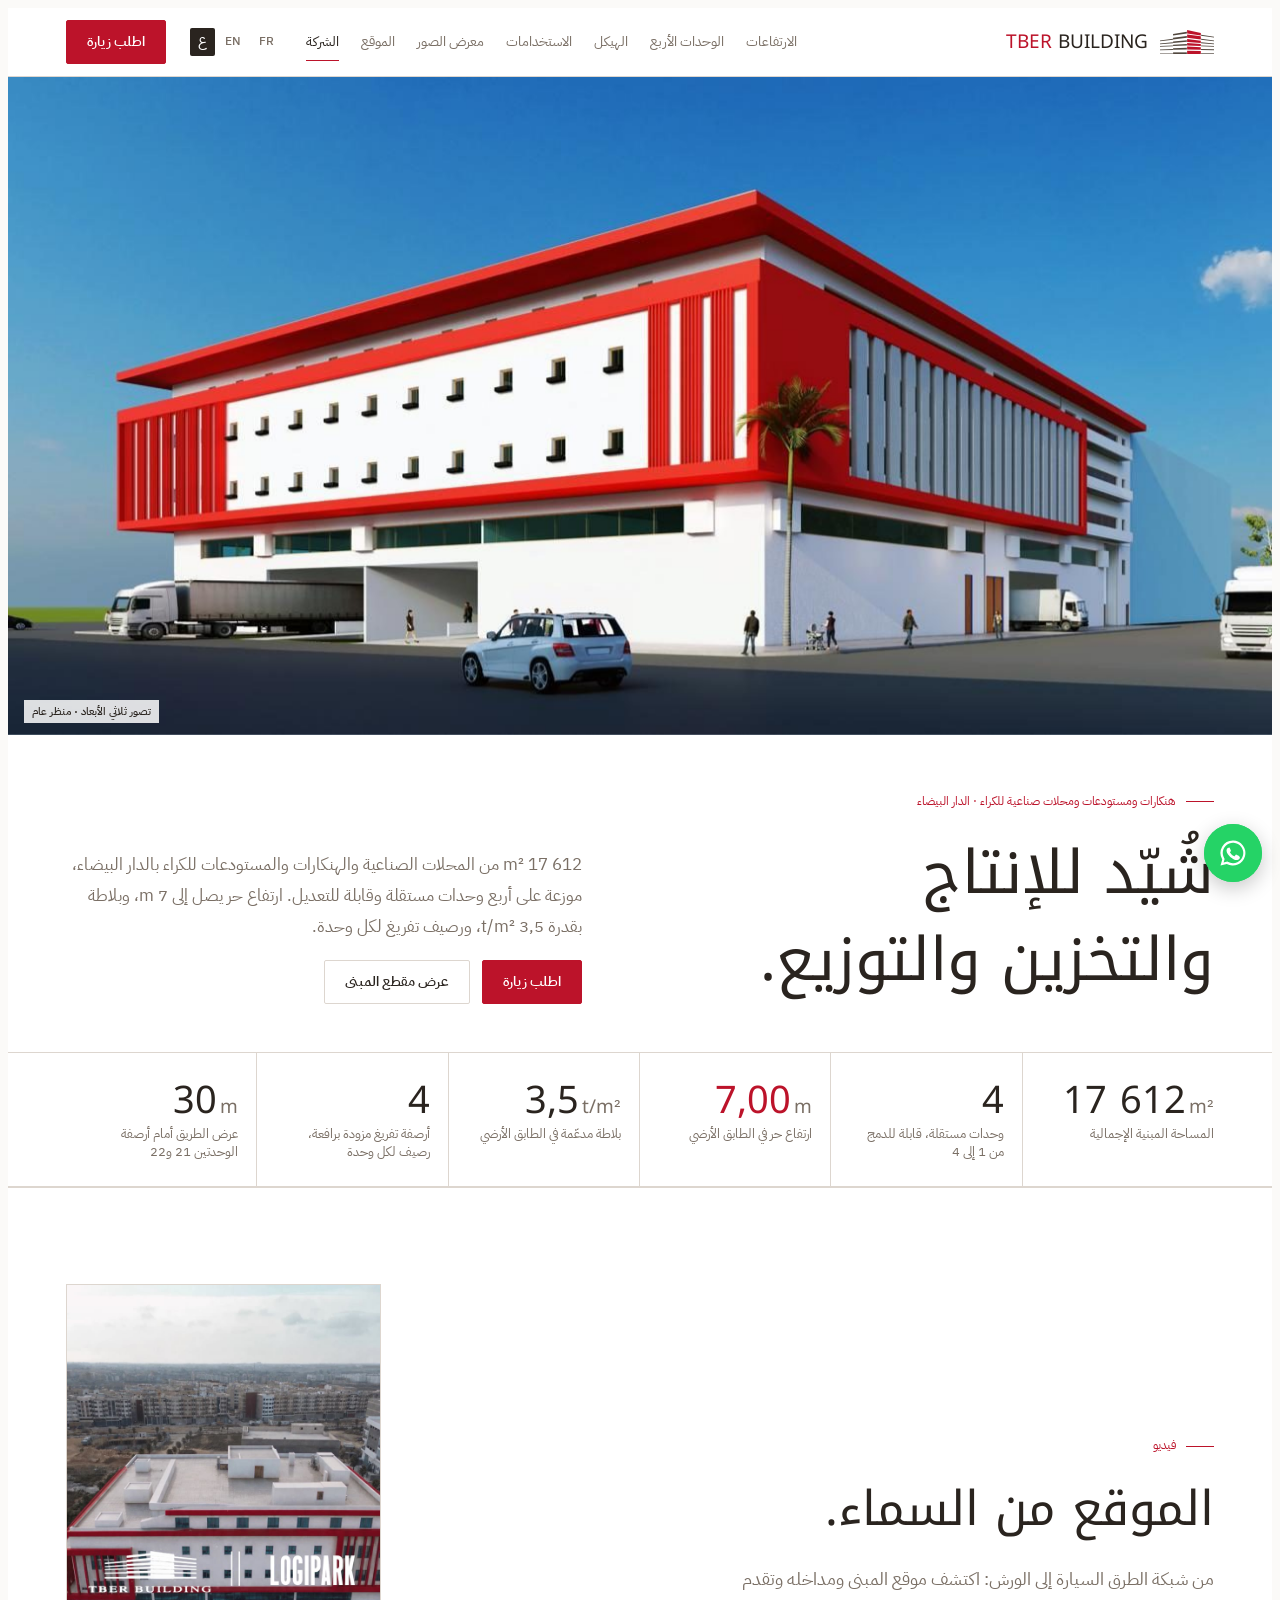
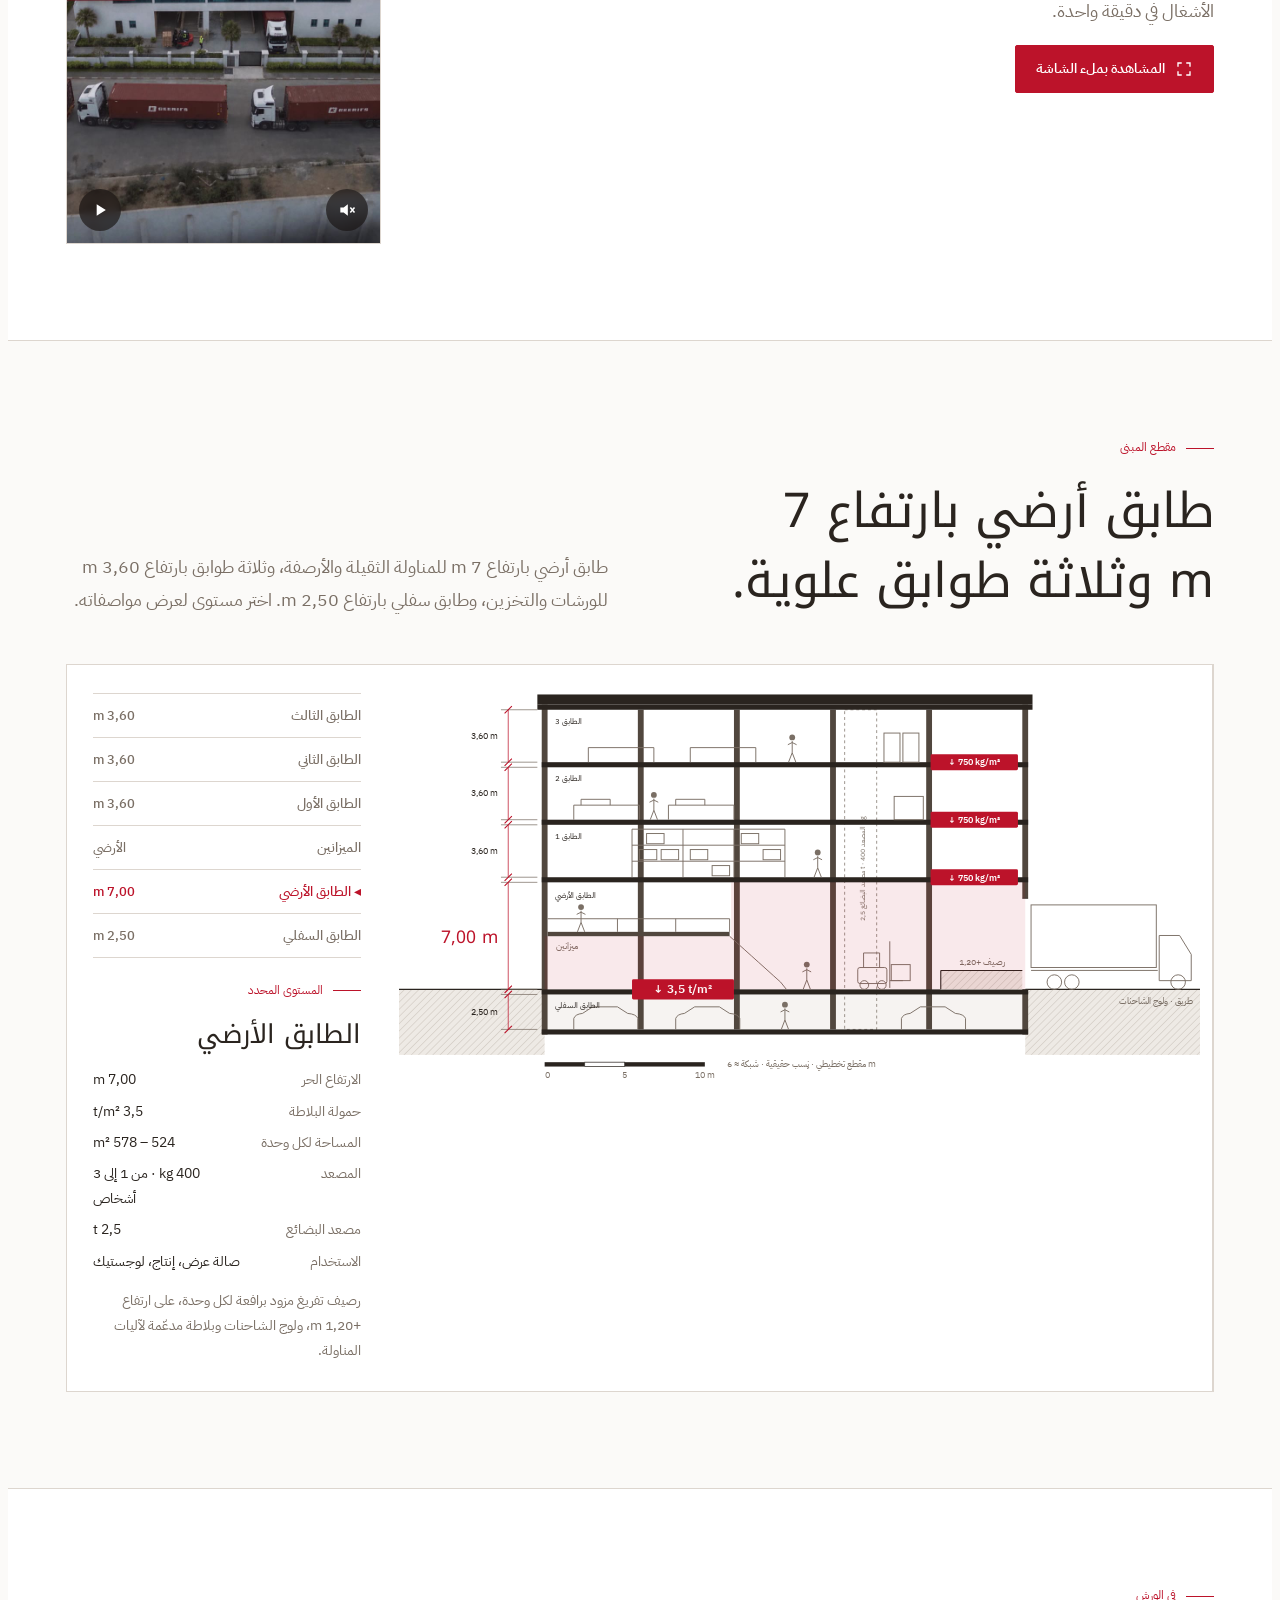
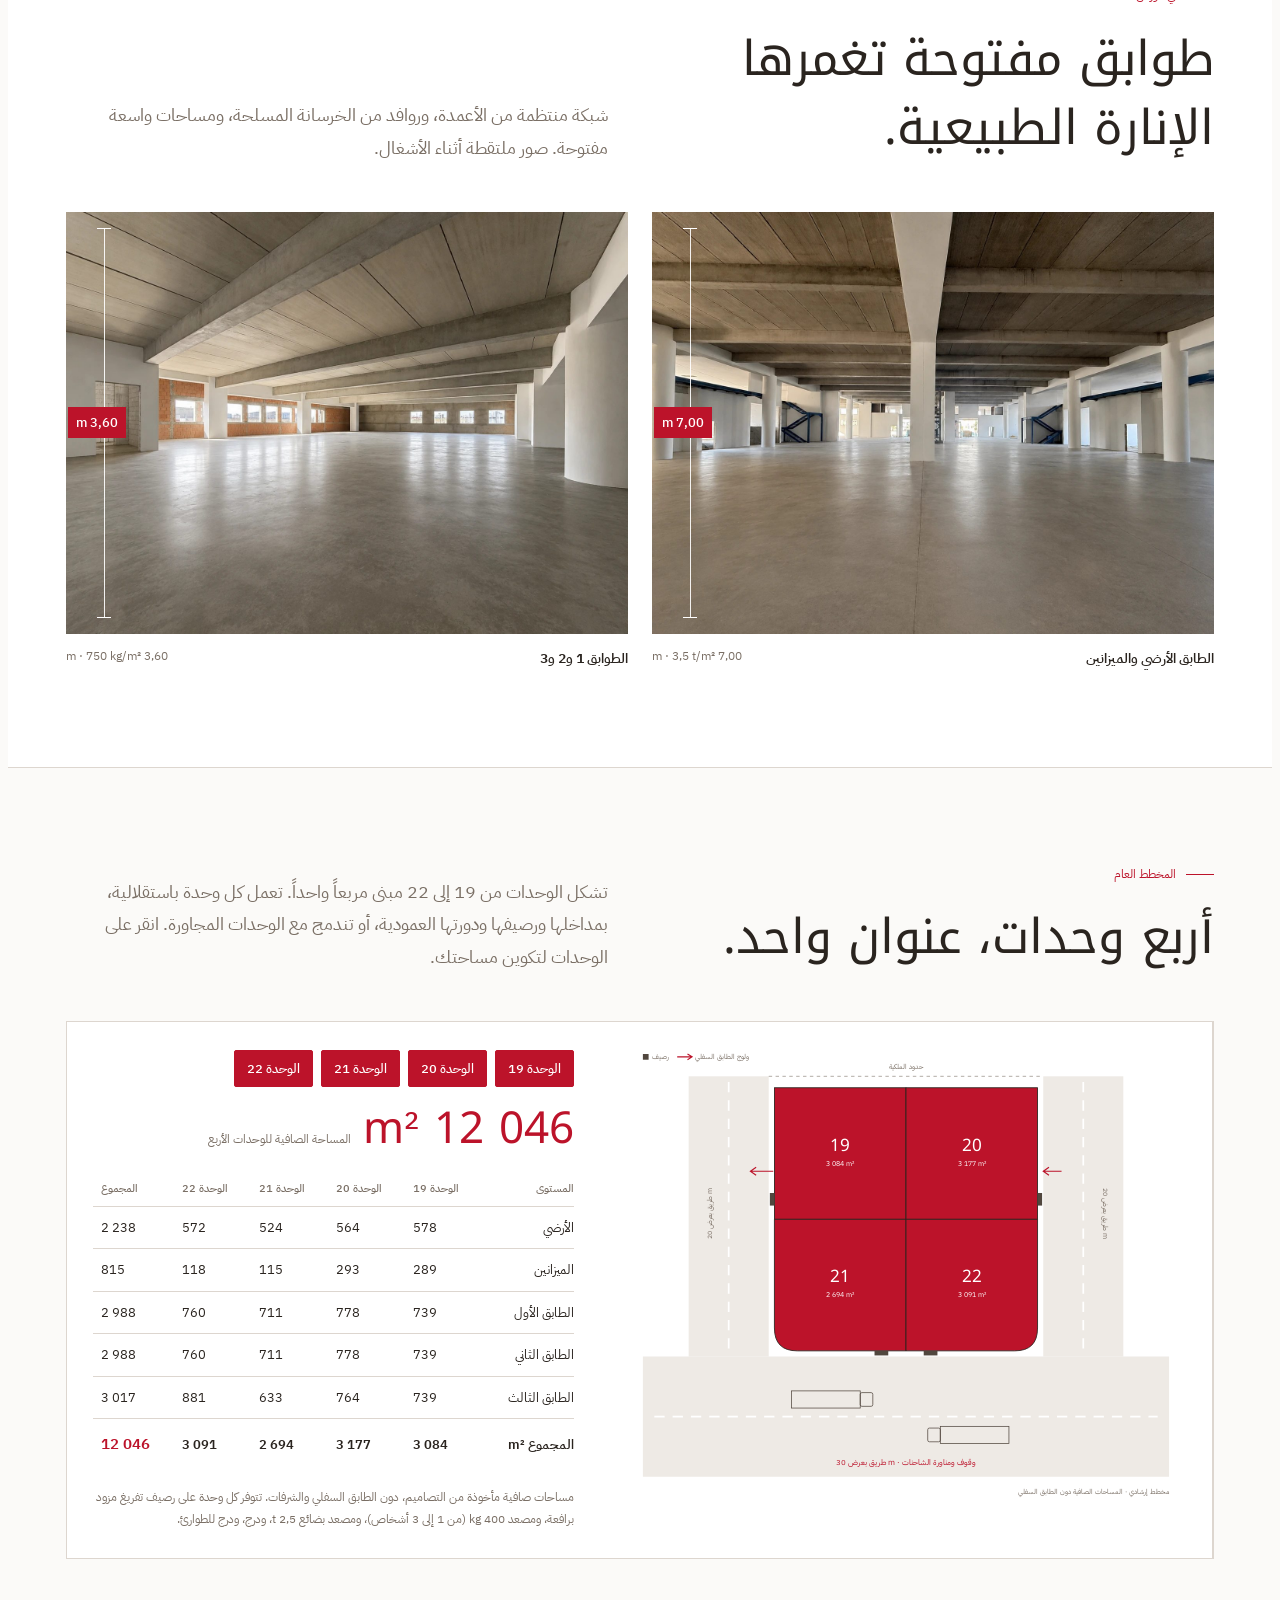
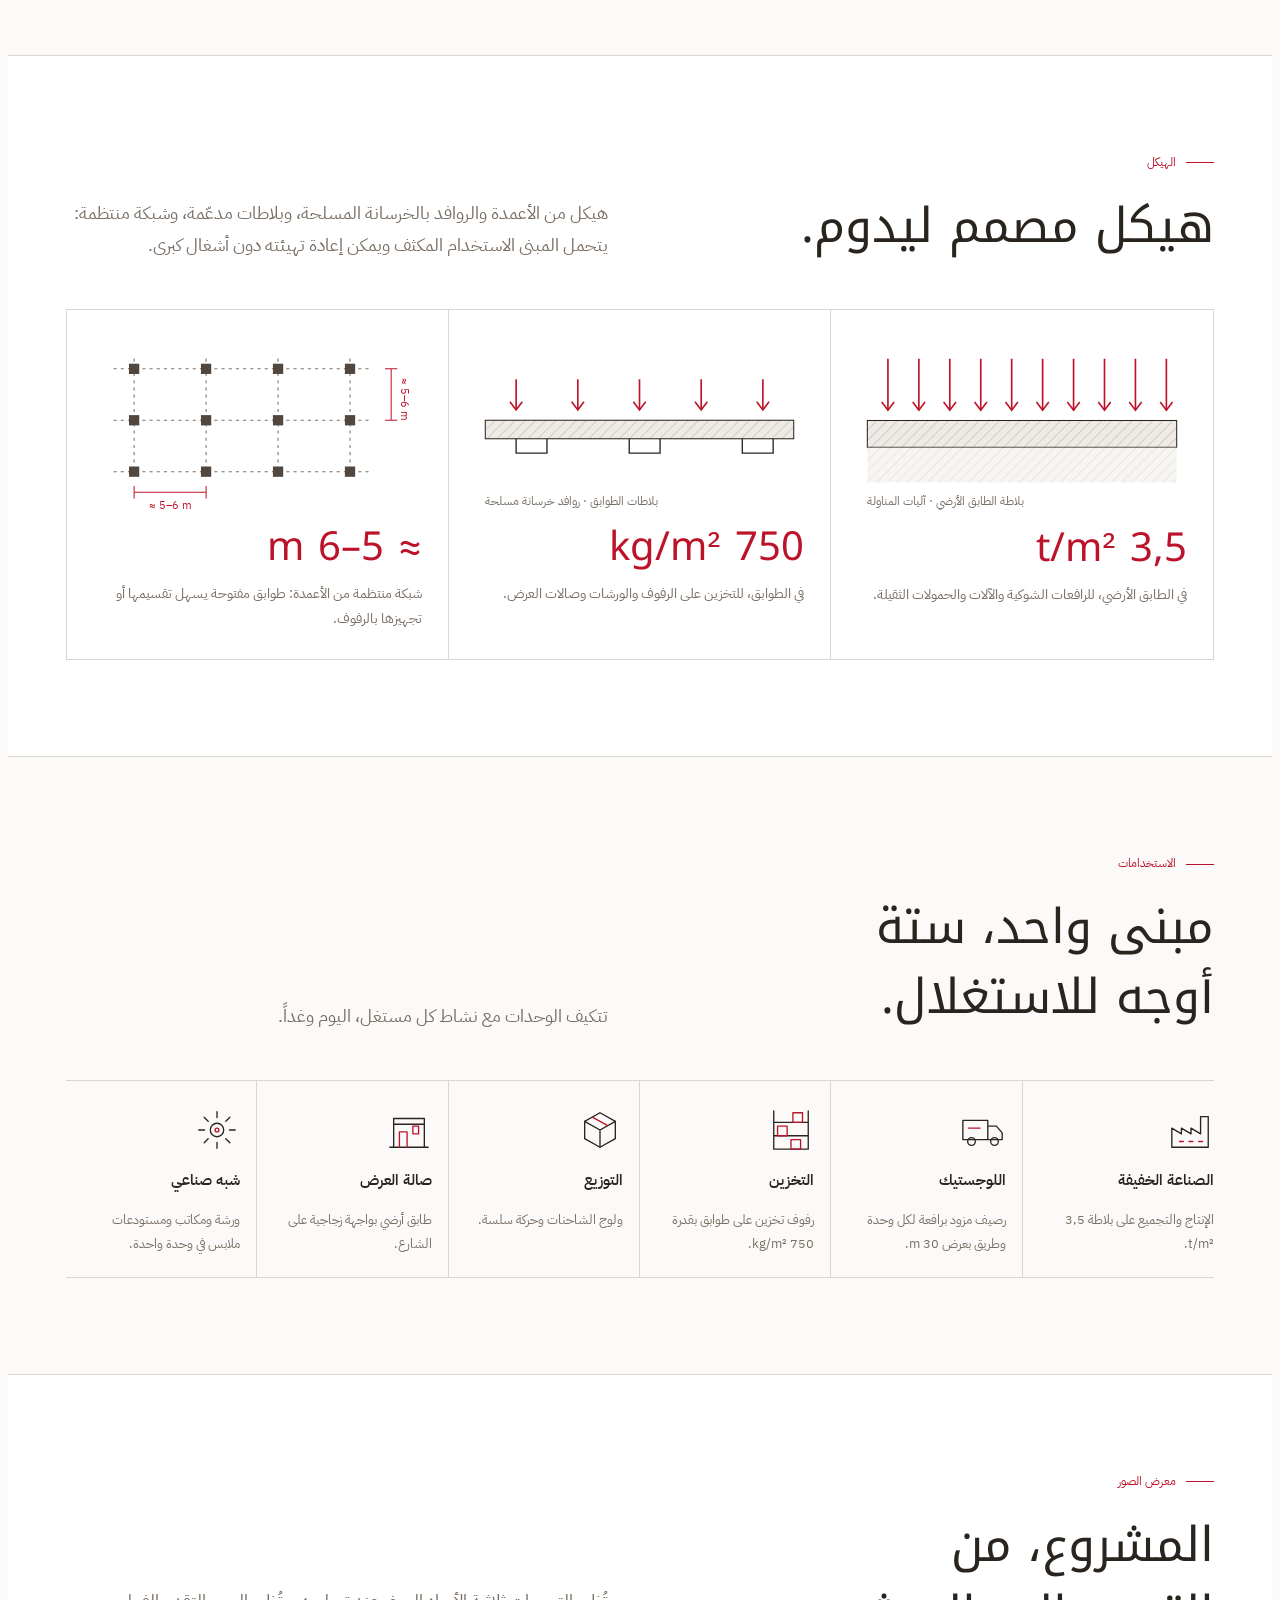
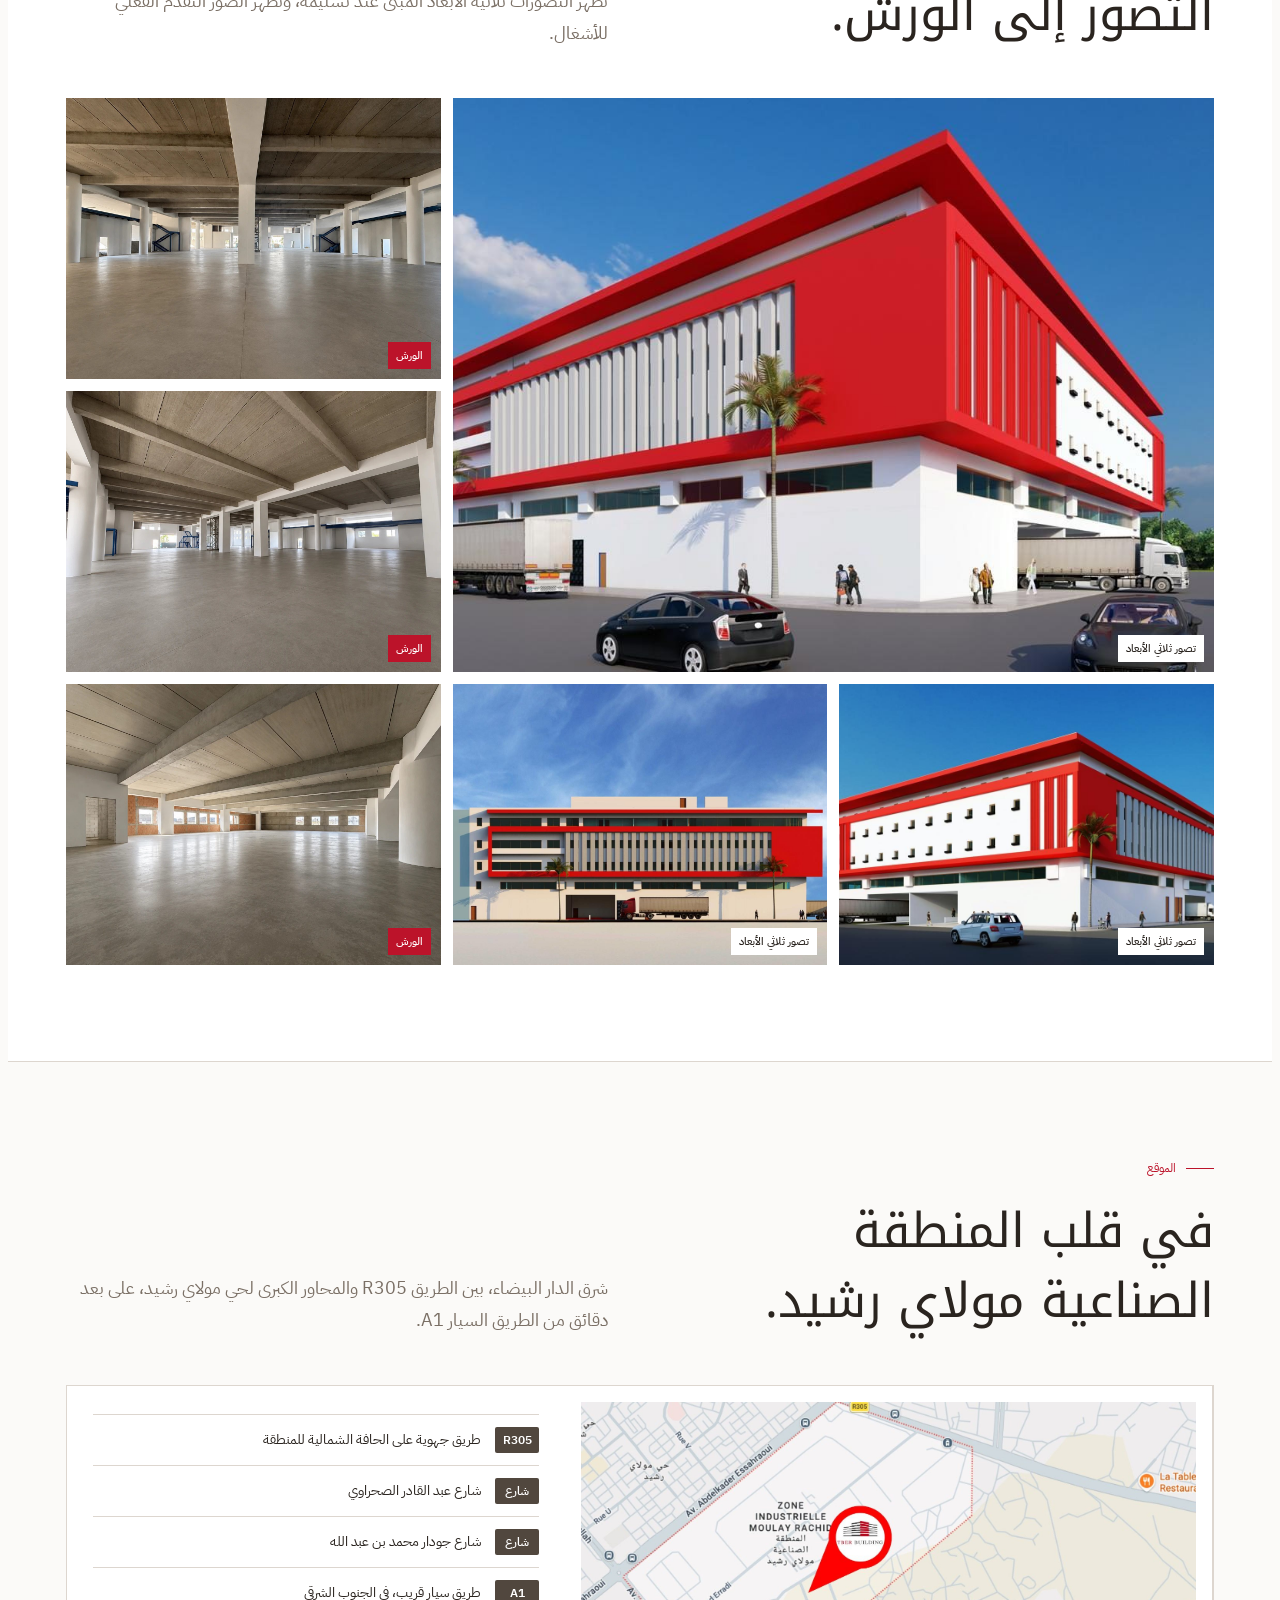
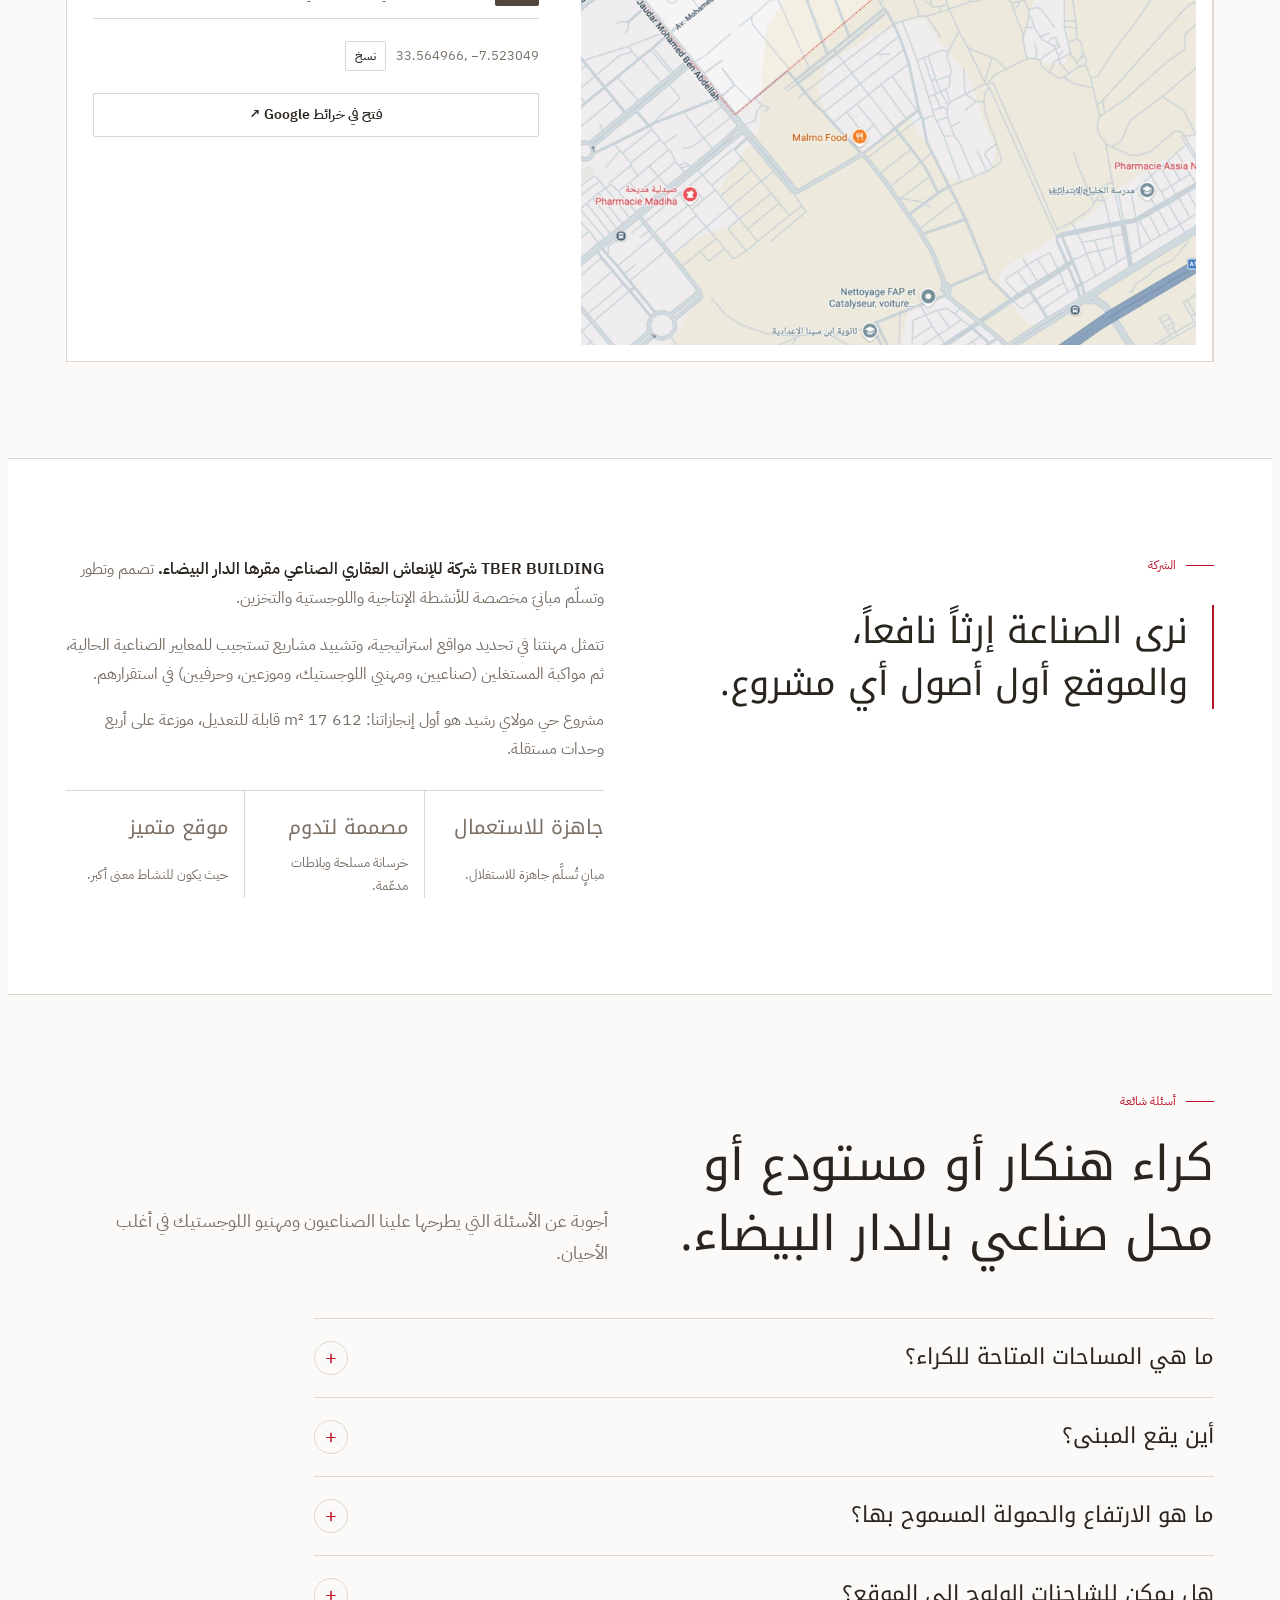
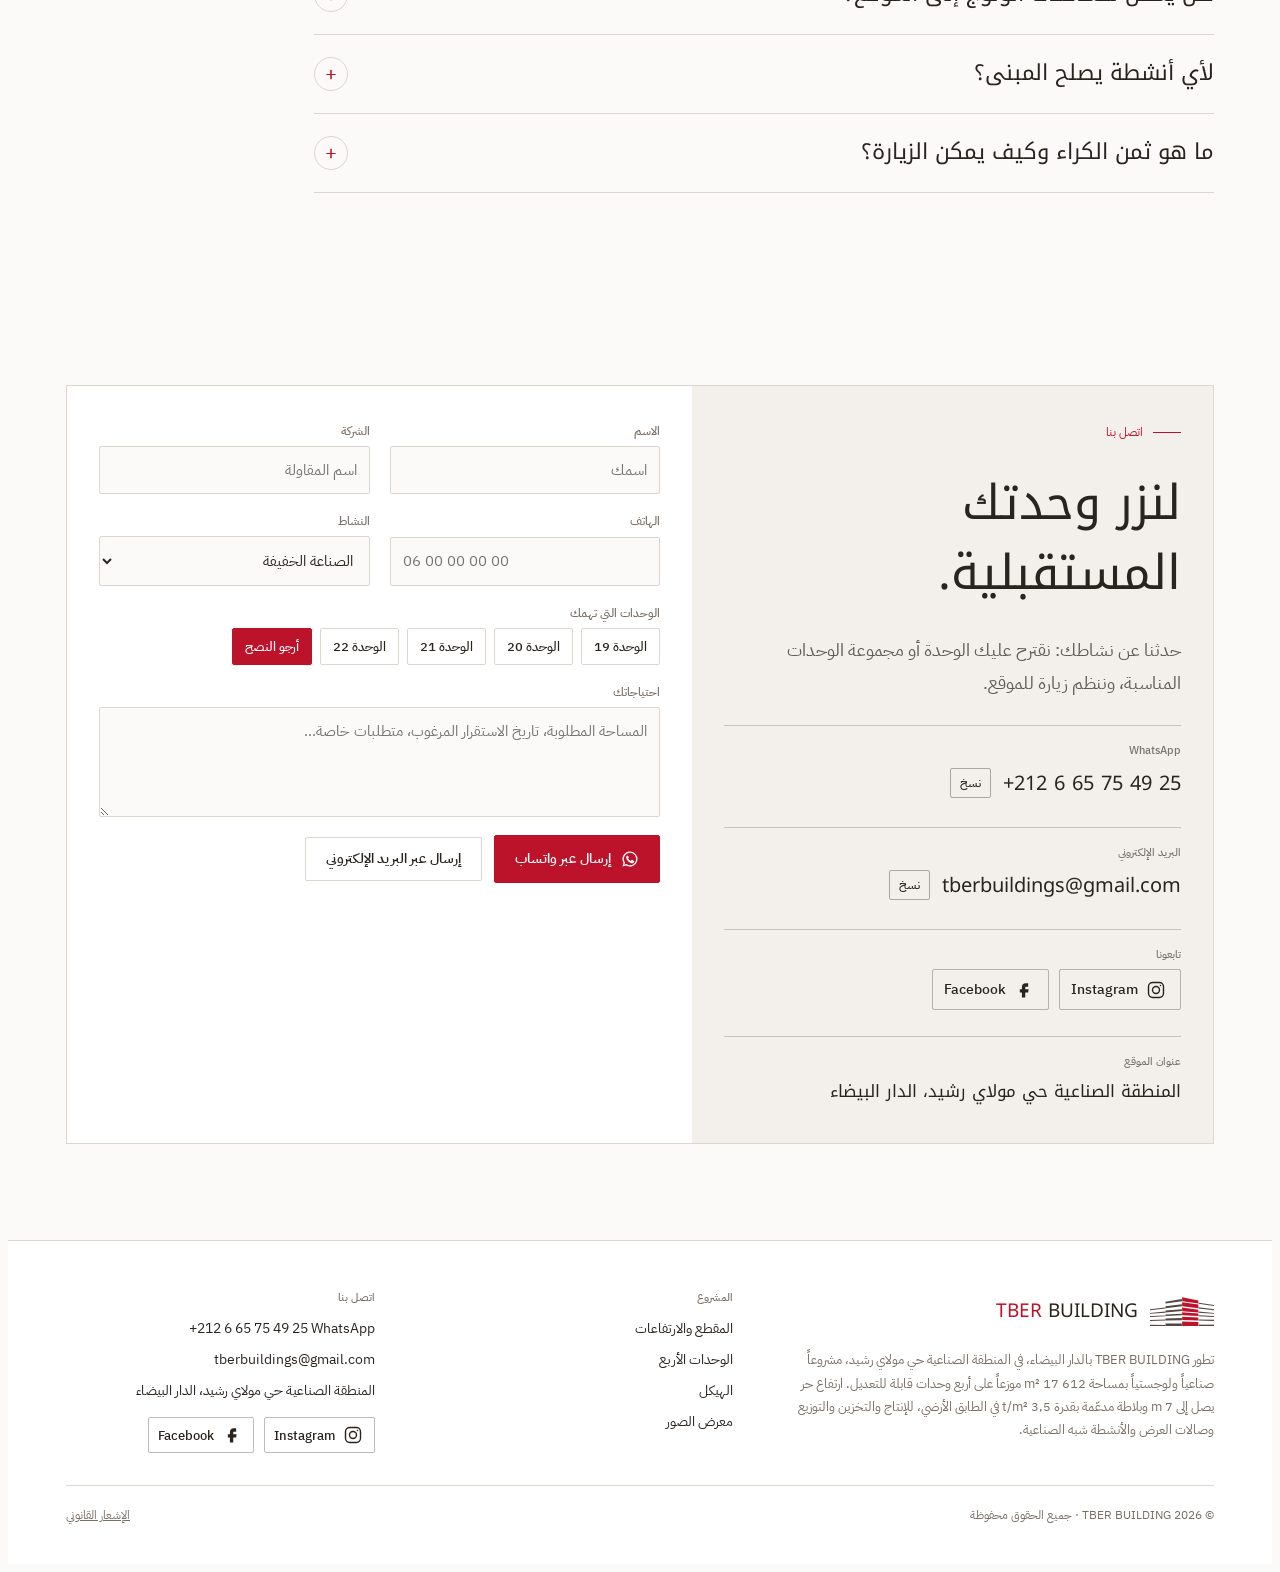
==== commit dbfcd705: "SEO arabe : ajout du mot « هنكار » (hangar) dans le titre, la description et les textes Co-Authored-" ====
--- a/ar/index.html
+++ b/ar/index.html
@@ -12,8 +12,8 @@
   gtag('config', 'G-CRP1RFZ2TX');
 </script>
 <meta name="viewport" content="width=device-width, initial-scale=1, viewport-fit=cover">
-<title>مستودعات ومحلات صناعية للكراء بالدار البيضاء | TBER BUILDING</title>
-<meta name="description" content="كراء مستودعات ومحلات صناعية بالدار البيضاء (حي مولاي رشيد): أربع وحدات قابلة للتعديل، 17 612 m²، ارتفاع حر 7 m، بلاطة 3,5 t/m²، رصيف لكل وحدة. الزيارة بموعد.">
+<title>هنكارات ومستودعات للكراء بالدار البيضاء | TBER BUILDING</title>
+<meta name="description" content="كراء هنكارات ومستودعات ومحلات صناعية بالدار البيضاء (حي مولاي رشيد): أربع وحدات قابلة للتعديل، 17 612 m²، ارتفاع حر 7 m، بلاطة 3,5 t/m²، رصيف لكل وحدة. الزيارة بموعد.">
 <meta name="theme-color" content="#BC132A">
 <link rel="canonical" href="https://tberbuilding.ma/ar/">
 <link rel="alternate" hreflang="fr" href="https://tberbuilding.ma/">
@@ -23,7 +23,7 @@
 <link rel="icon" href="../assets/favicon.svg" type="image/svg+xml">
 <meta property="og:type" content="website">
 <meta property="og:locale" content="ar_MA">
-<meta property="og:title" content="مستودعات ومحلات صناعية للكراء بالدار البيضاء · TBER BUILDING">
+<meta property="og:title" content="هنكارات ومستودعات ومحلات صناعية للكراء بالدار البيضاء · TBER BUILDING">
 <meta property="og:description" content="أربع وحدات قابلة للتعديل، ارتفاع حر 7 m، بلاطة 3,5 t/m²، رصيف لكل وحدة. المنطقة الصناعية مولاي رشيد.">
 <meta property="og:image" content="https://tberbuilding.ma/assets/rendu-angle-quais.jpg">
 <link rel="preconnect" href="https://fonts.googleapis.com">
@@ -69,11 +69,11 @@
     </figure>
     <div class="wrap intro">
       <div>
-        <span class="eyebrow">مستودعات ومحلات صناعية للكراء · الدار البيضاء</span>
+        <span class="eyebrow">هنكارات ومستودعات ومحلات صناعية للكراء · الدار البيضاء</span>
         <h1>شُيّد للإنتاج والتخزين والتوزيع.</h1>
       </div>
       <div>
-        <p>17 612 m² من المحلات الصناعية والمستودعات للكراء بالدار البيضاء، موزعة على أربع وحدات مستقلة وقابلة للتعديل. ارتفاع حر يصل إلى 7 m، وبلاطة بقدرة 3,5 t/m²، ورصيف تفريغ لكل وحدة.</p>
+        <p>17 612 m² من المحلات الصناعية والهنكارات والمستودعات للكراء بالدار البيضاء، موزعة على أربع وحدات مستقلة وقابلة للتعديل. ارتفاع حر يصل إلى 7 m، وبلاطة بقدرة 3,5 t/m²، ورصيف تفريغ لكل وحدة.</p>
         <div class="ctas">
           <a class="btn" href="#contact">اطلب زيارة</a>
           <a class="btn ghost" href="#hauteurs">عرض مقطع المبنى</a>
@@ -577,7 +577,7 @@
       <div class="sec-head">
         <div>
           <span class="eyebrow">أسئلة شائعة</span>
-          <h2>كراء مستودع أو محل صناعي بالدار البيضاء.</h2>
+          <h2>كراء هنكار أو مستودع أو محل صناعي بالدار البيضاء.</h2>
         </div>
         <p class="lead">أجوبة عن الأسئلة التي يطرحها علينا الصناعيون ومهنيو اللوجستيك في أغلب الأحيان.</p>
       </div>
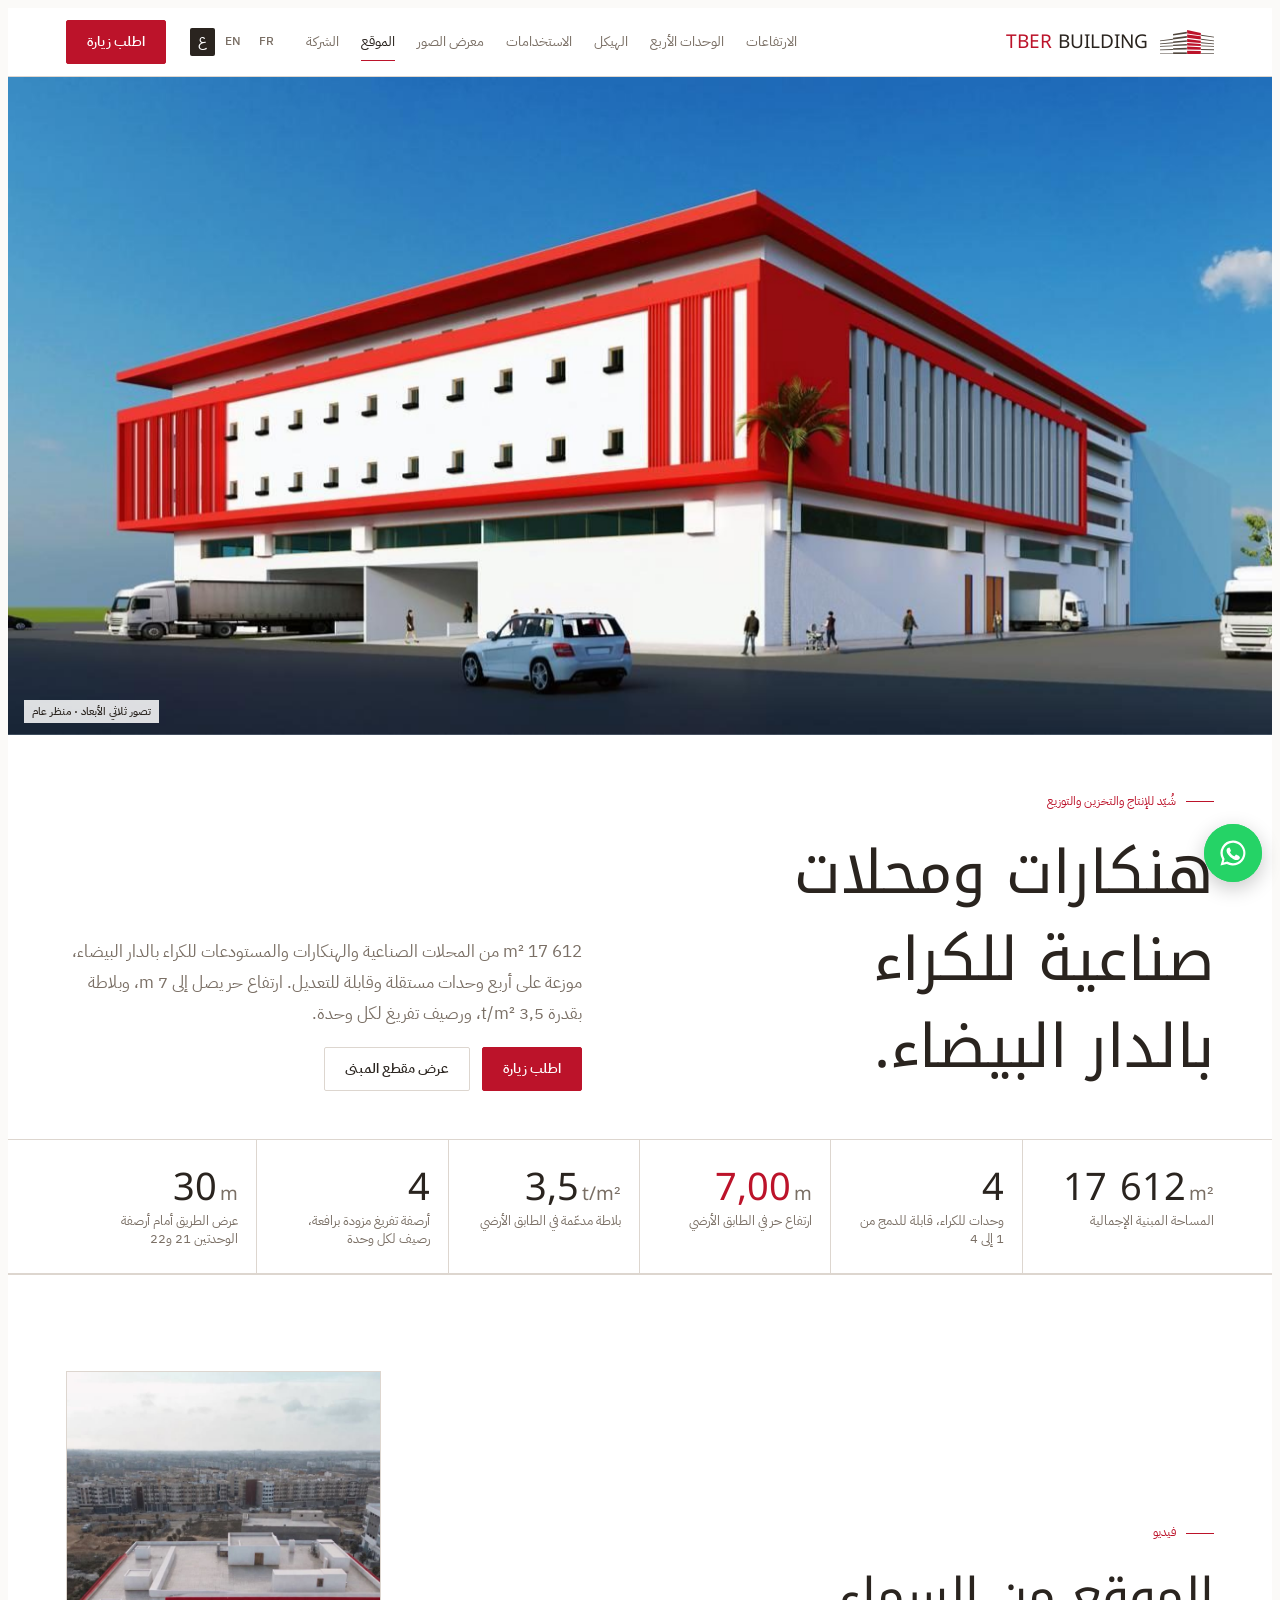
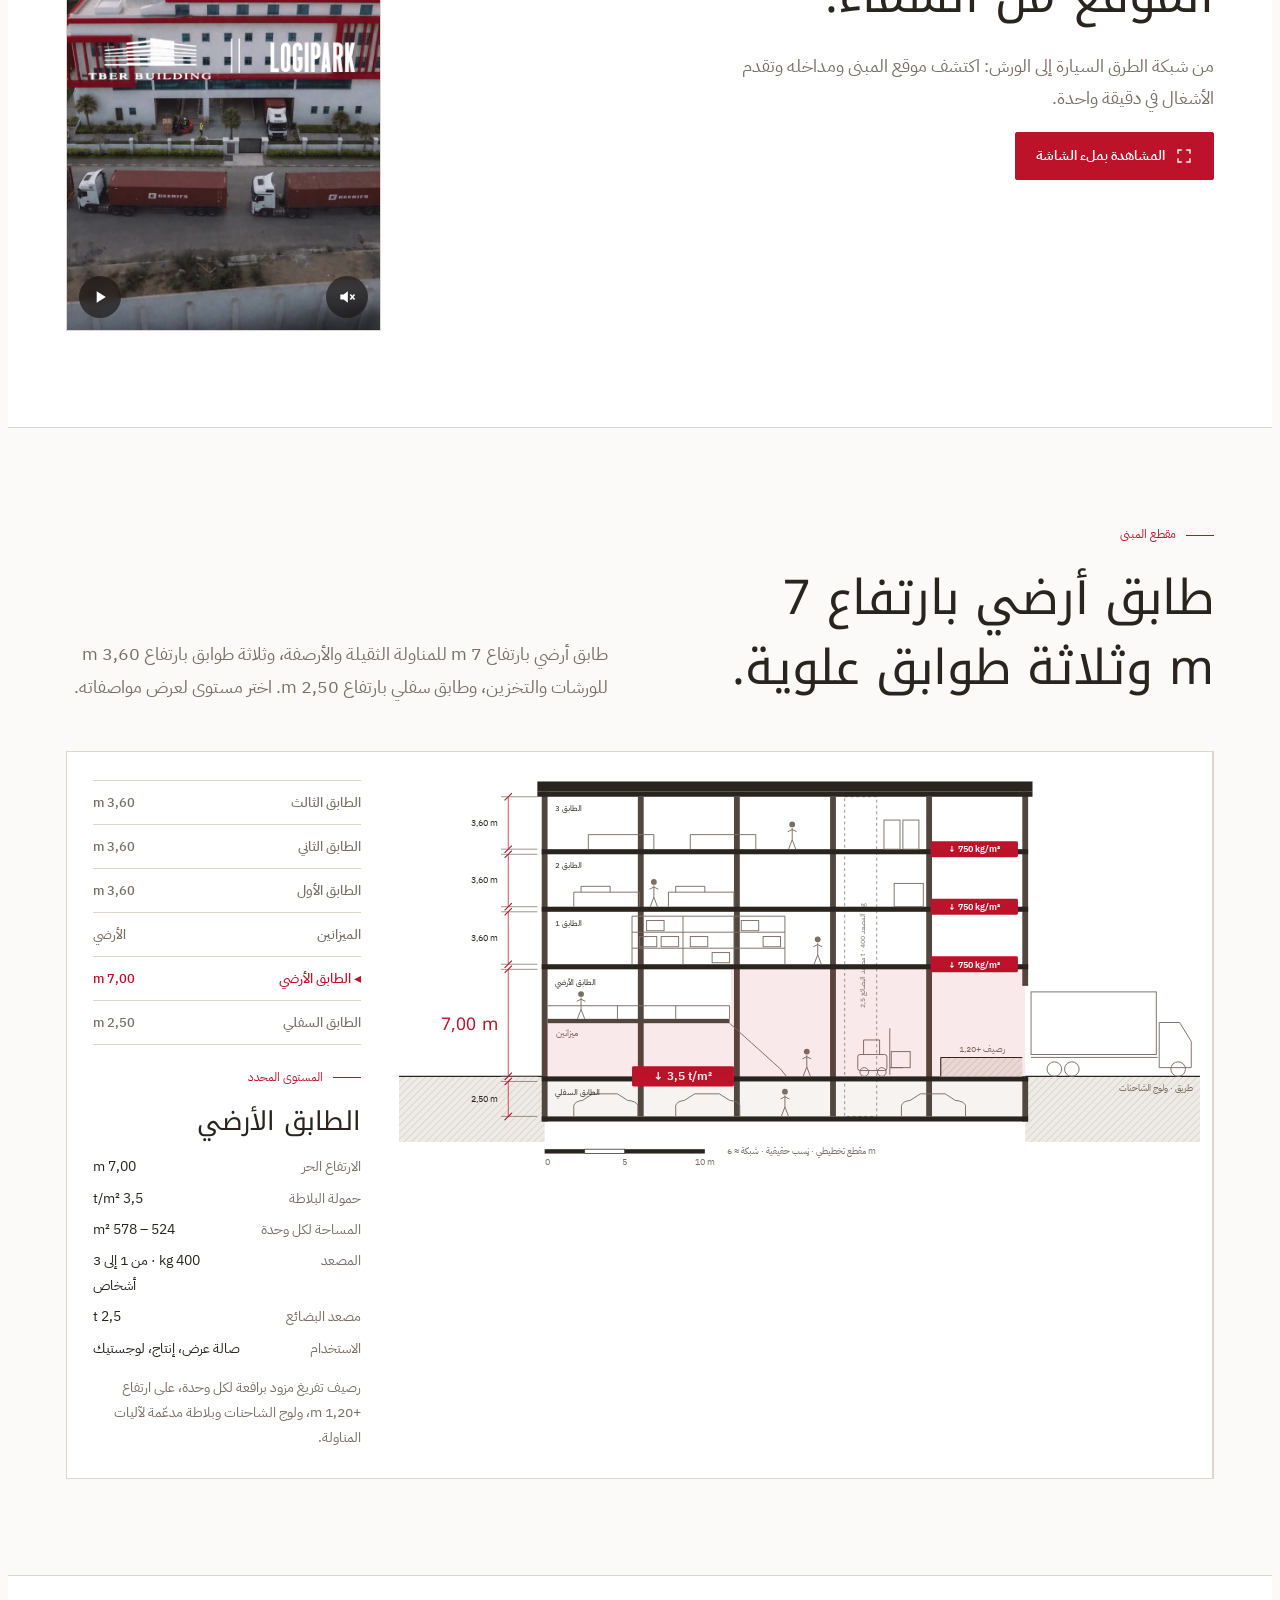
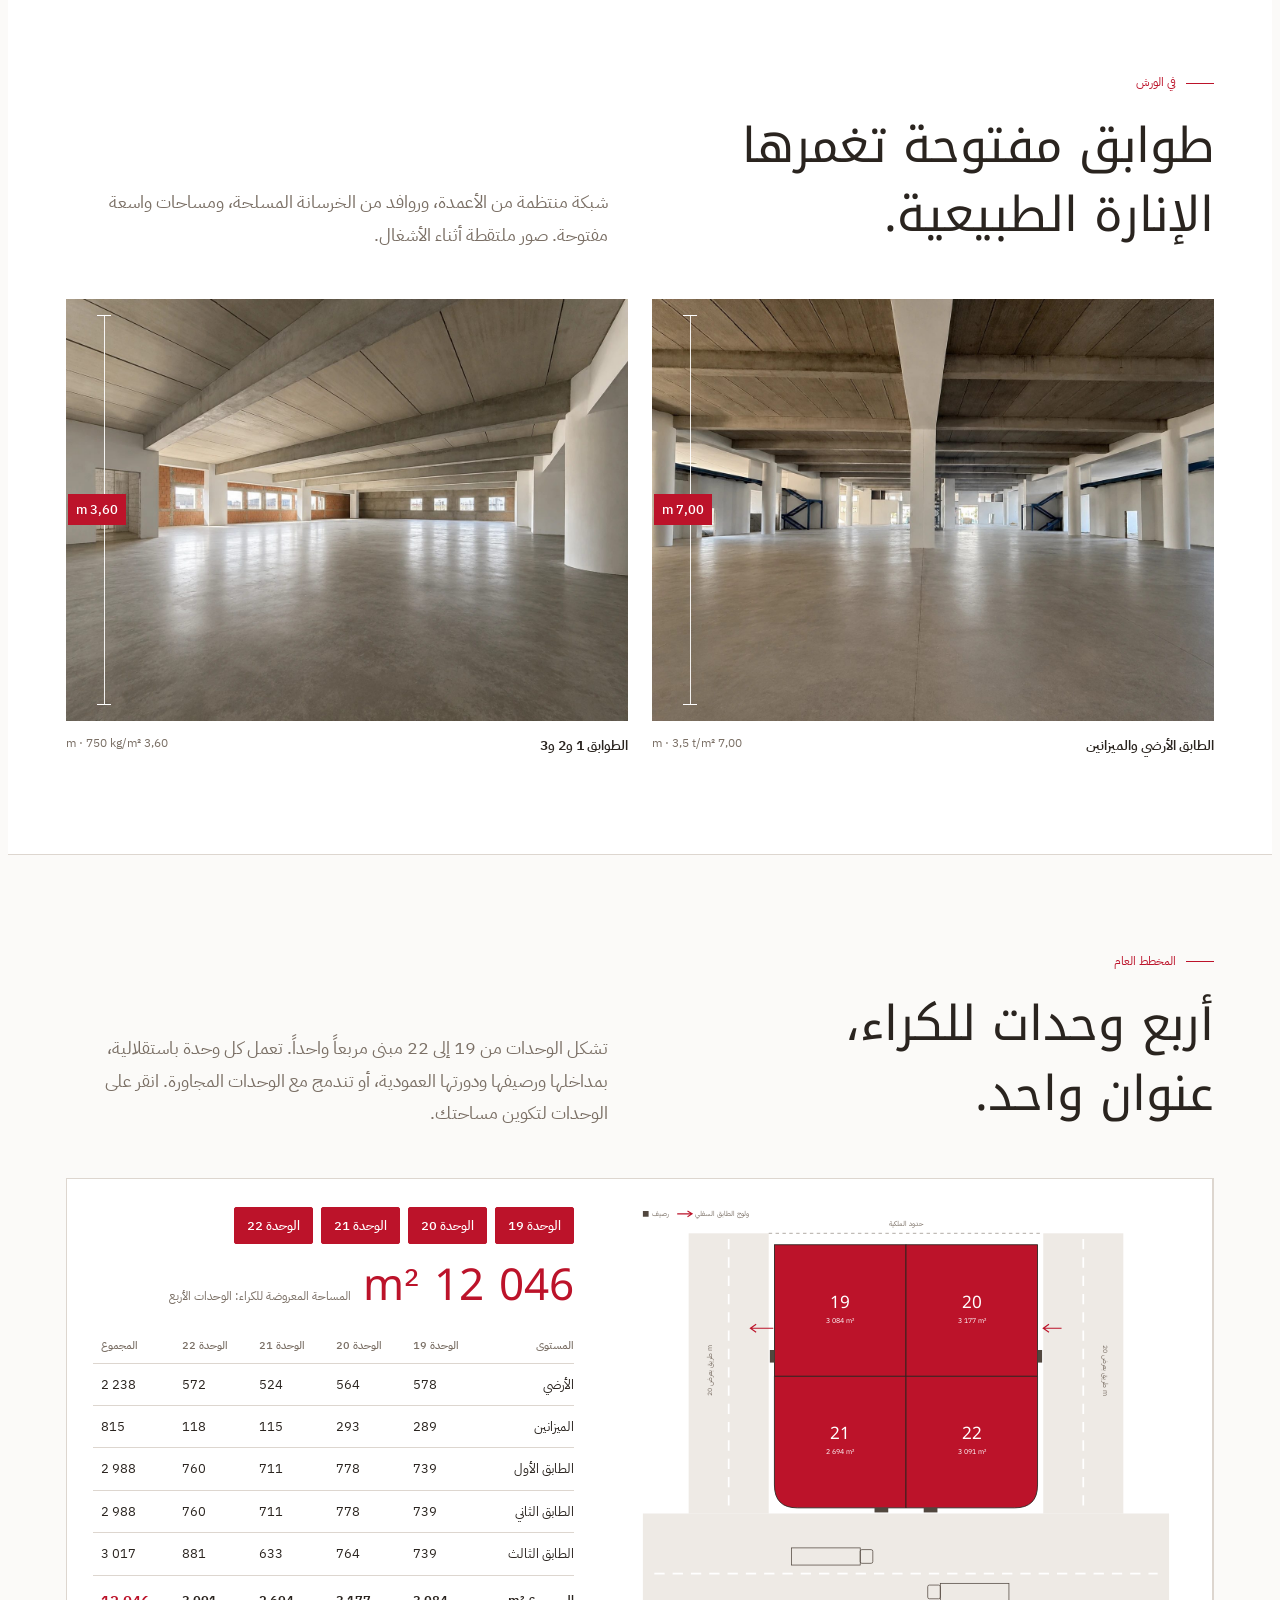
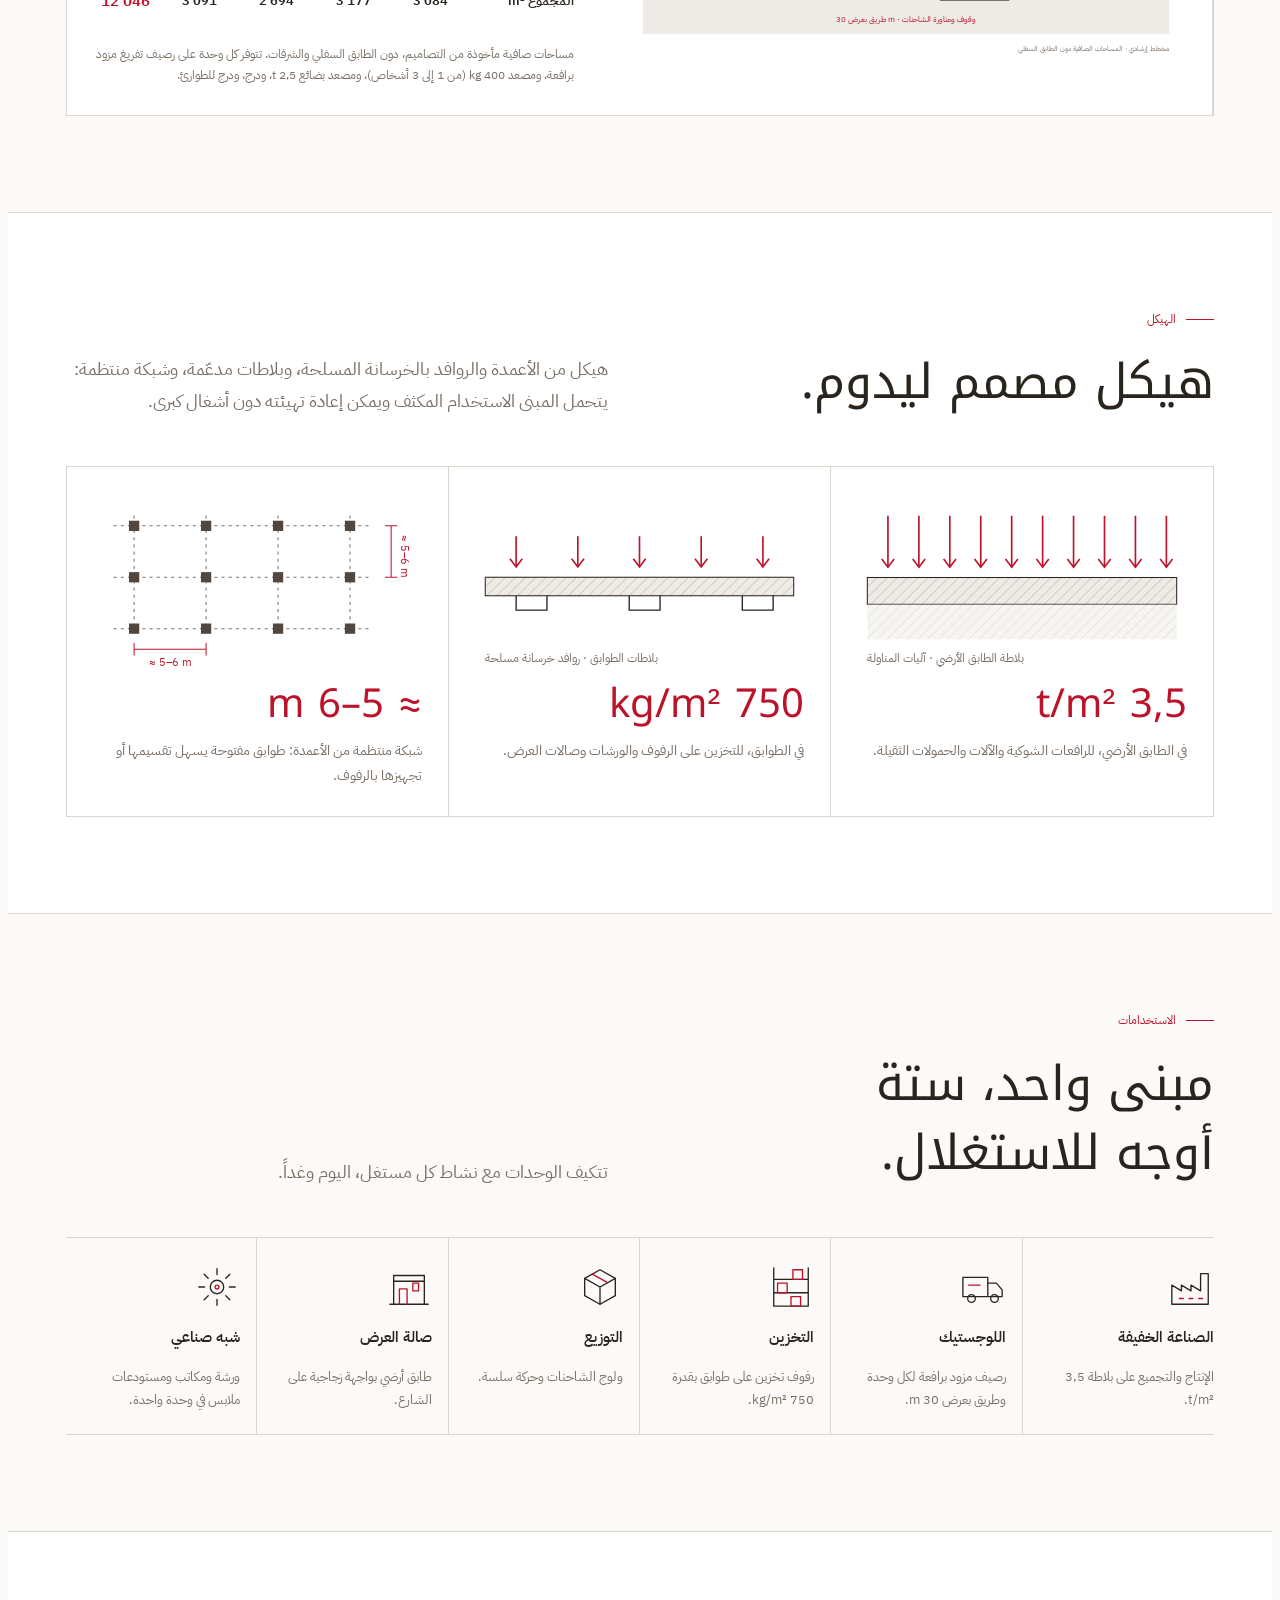
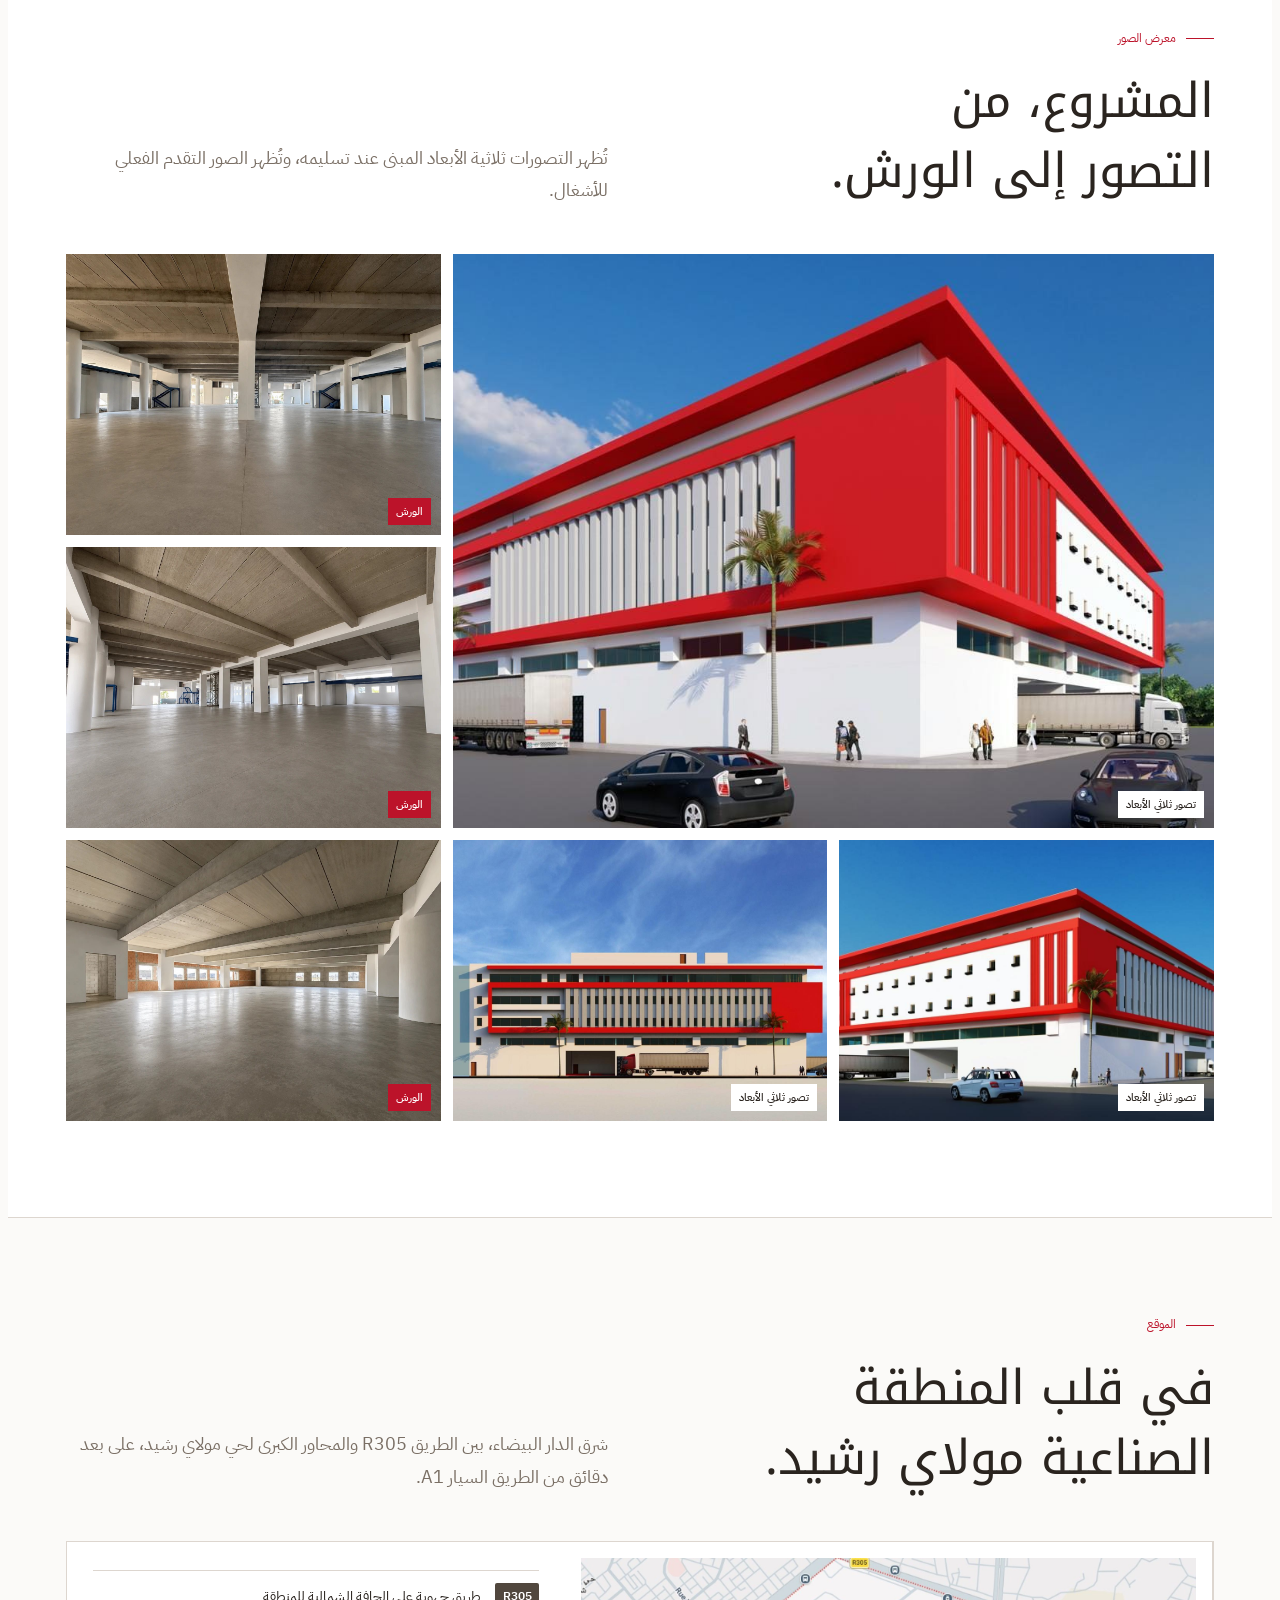
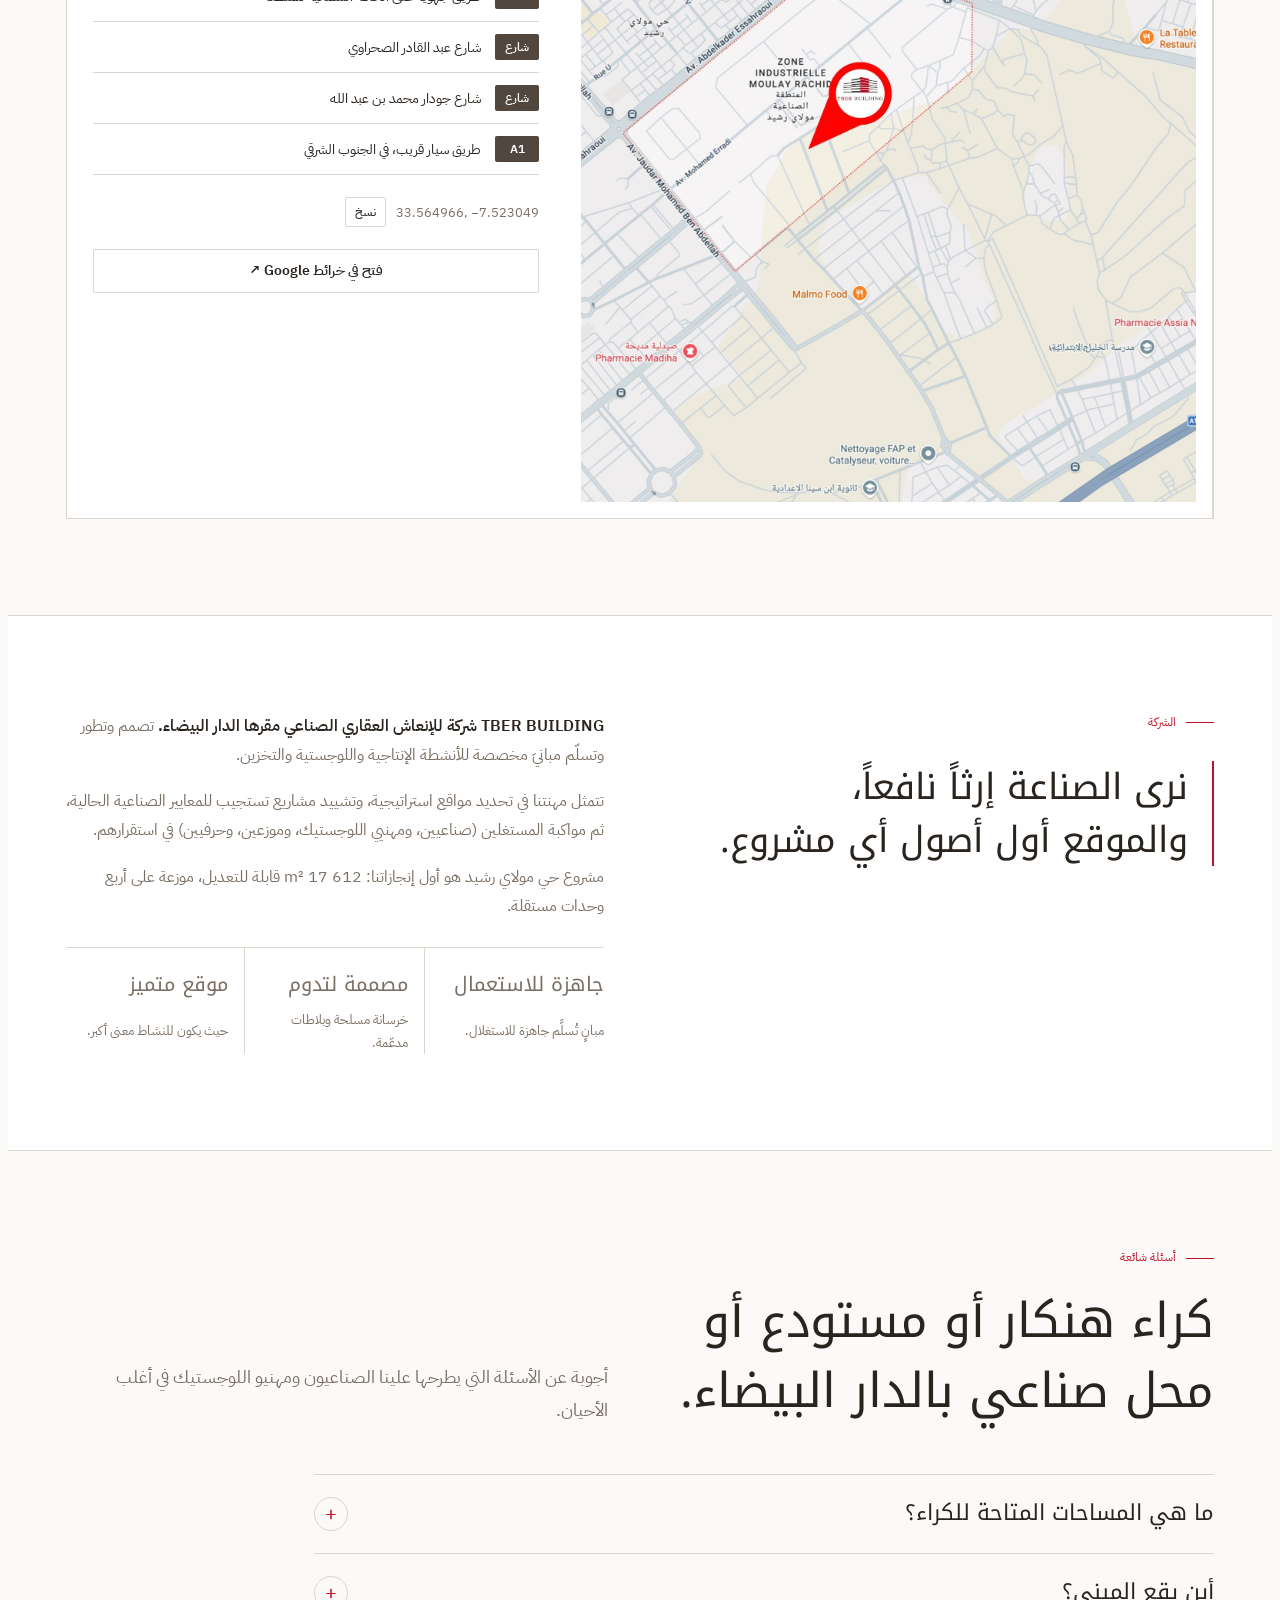
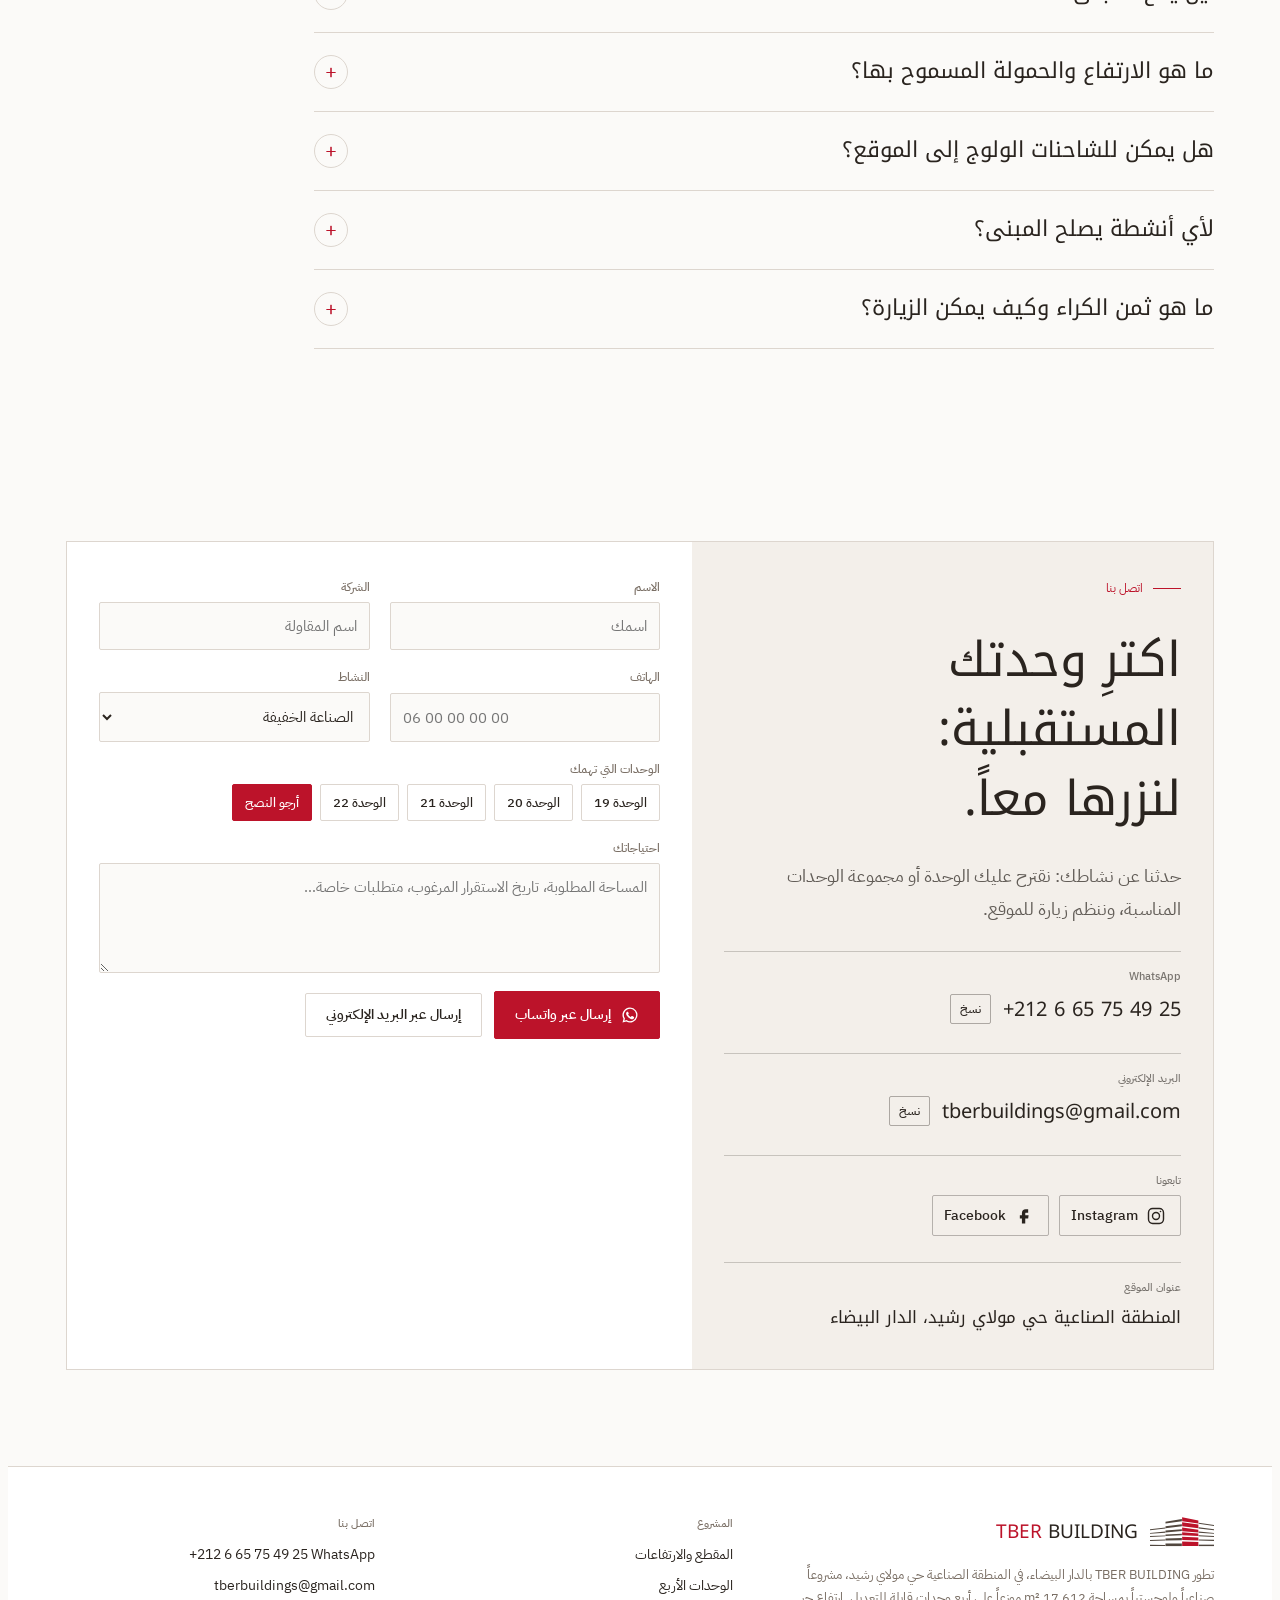
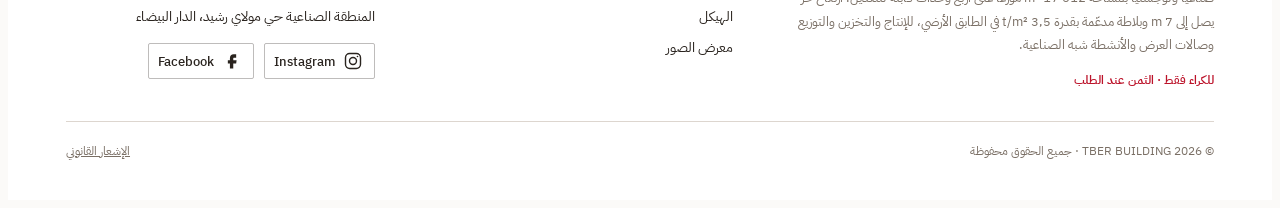
==== commit 41acab3a: "Mise en avant de la location : titre principal, chiffres clés, lots, contact, pied de page Co-Author" ====
--- a/ar/index.html
+++ b/ar/index.html
@@ -69,8 +69,8 @@
     </figure>
     <div class="wrap intro">
       <div>
-        <span class="eyebrow">هنكارات ومستودعات ومحلات صناعية للكراء · الدار البيضاء</span>
-        <h1>شُيّد للإنتاج والتخزين والتوزيع.</h1>
+        <span class="eyebrow">شُيّد للإنتاج والتخزين والتوزيع</span>
+        <h1>هنكارات ومحلات صناعية للكراء بالدار البيضاء.</h1>
       </div>
       <div>
         <p>17 612 m² من المحلات الصناعية والهنكارات والمستودعات للكراء بالدار البيضاء، موزعة على أربع وحدات مستقلة وقابلة للتعديل. ارتفاع حر يصل إلى 7 m، وبلاطة بقدرة 3,5 t/m²، ورصيف تفريغ لكل وحدة.</p>
@@ -85,7 +85,7 @@
   <div class="figures">
     <div class="wrap">
       <div class="fig"><span class="v num">17 612<small>m²</small></span><span class="k">المساحة المبنية الإجمالية</span></div>
-      <div class="fig"><span class="v num">4</span><span class="k">وحدات مستقلة، قابلة للدمج من 1 إلى 4</span></div>
+      <div class="fig"><span class="v num">4</span><span class="k">وحدات للكراء، قابلة للدمج من 1 إلى 4</span></div>
       <div class="fig accent"><span class="v num">7,00<small>m</small></span><span class="k">ارتفاع حر في الطابق الأرضي</span></div>
       <div class="fig"><span class="v num">3,5<small>t/m²</small></span><span class="k">بلاطة مدعّمة في الطابق الأرضي</span></div>
       <div class="fig"><span class="v num">4</span><span class="k">أرصفة تفريغ مزودة برافعة، رصيف لكل وحدة</span></div>
@@ -328,7 +328,7 @@
       <div class="sec-head">
         <div>
           <span class="eyebrow">المخطط العام</span>
-          <h2>أربع وحدات، عنوان واحد.</h2>
+          <h2>أربع وحدات للكراء، عنوان واحد.</h2>
         </div>
         <p class="lead">تشكل الوحدات من 19 إلى 22 مبنى مربعاً واحداً. تعمل كل وحدة باستقلالية، بمداخلها ورصيفها ودورتها العمودية، أو تندمج مع الوحدات المجاورة. انقر على الوحدات لتكوين مساحتك.</p>
       </div>
@@ -386,7 +386,7 @@
             <button class="chip" data-lot="21" aria-pressed="true">الوحدة 21</button>
             <button class="chip" data-lot="22" aria-pressed="true">الوحدة 22</button>
           </div>
-          <div class="total"><span class="v" id="totV">12 046 m²</span><span class="note" id="totK">المساحة الصافية للوحدات الأربع</span></div>
+          <div class="total"><span class="v" id="totV">12 046 m²</span><span class="note" id="totK">المساحة المعروضة للكراء: الوحدات الأربع</span></div>
           <div class="tbl-wrap">
             <table>
               <thead id="tHead"></thead>
@@ -599,7 +599,7 @@
       <div class="sheet contact">
         <div class="contact-info">
           <span class="eyebrow">اتصل بنا</span>
-          <h2>لنزر وحدتك المستقبلية.</h2>
+          <h2>اكترِ وحدتك المستقبلية: لنزرها معاً.</h2>
           <p class="lead">حدثنا عن نشاطك: نقترح عليك الوحدة أو مجموعة الوحدات المناسبة، وننظم زيارة للموقع.</p>
           <div class="cline">
             <small>WhatsApp</small>
@@ -659,6 +659,7 @@
         <span class="brand-name"><b>TBER</b> BUILDING</span>
       </a>
       <p>تطور TBER BUILDING بالدار البيضاء، في المنطقة الصناعية حي مولاي رشيد، مشروعاً صناعياً ولوجستياً بمساحة 17 612 m² موزعاً على أربع وحدات قابلة للتعديل. ارتفاع حر يصل إلى 7 m وبلاطة مدعّمة بقدرة 3,5 t/m² في الطابق الأرضي، للإنتاج والتخزين والتوزيع وصالات العرض والأنشطة شبه الصناعية.</p>
+      <p class="foot-rent">للكراء فقط · الثمن عند الطلب</p>
     </div>
     <div>
       <h4>المشروع</h4>
--- a/css/style.css
+++ b/css/style.css
@@ -320,6 +320,8 @@
 .vid-sound .i-on{display:none}
 .vid-sound[aria-pressed="true"] .i-on{display:inline}.vid-sound[aria-pressed="true"] .i-off{display:none}
 @media (max-width:860px){.vid{grid-template-columns:minmax(0,1fr)}.vid-frame{height:min(60vh,480px)}}
+.foot-rent{font:600 12px var(--f-mono);letter-spacing:.08em;text-transform:uppercase;color:var(--red)}
+.intro h1{max-width:18ch}
 /* Langues */
 @media (max-width:480px){.hdr .wrap{gap:10px}.brand{gap:8px}.brand svg{width:42px}.brand-name{font-size:15px;letter-spacing:.08em}.lang a{padding:6px 5px}}
 .lang{display:flex;gap:2px;font:500 12px var(--f-mono)}
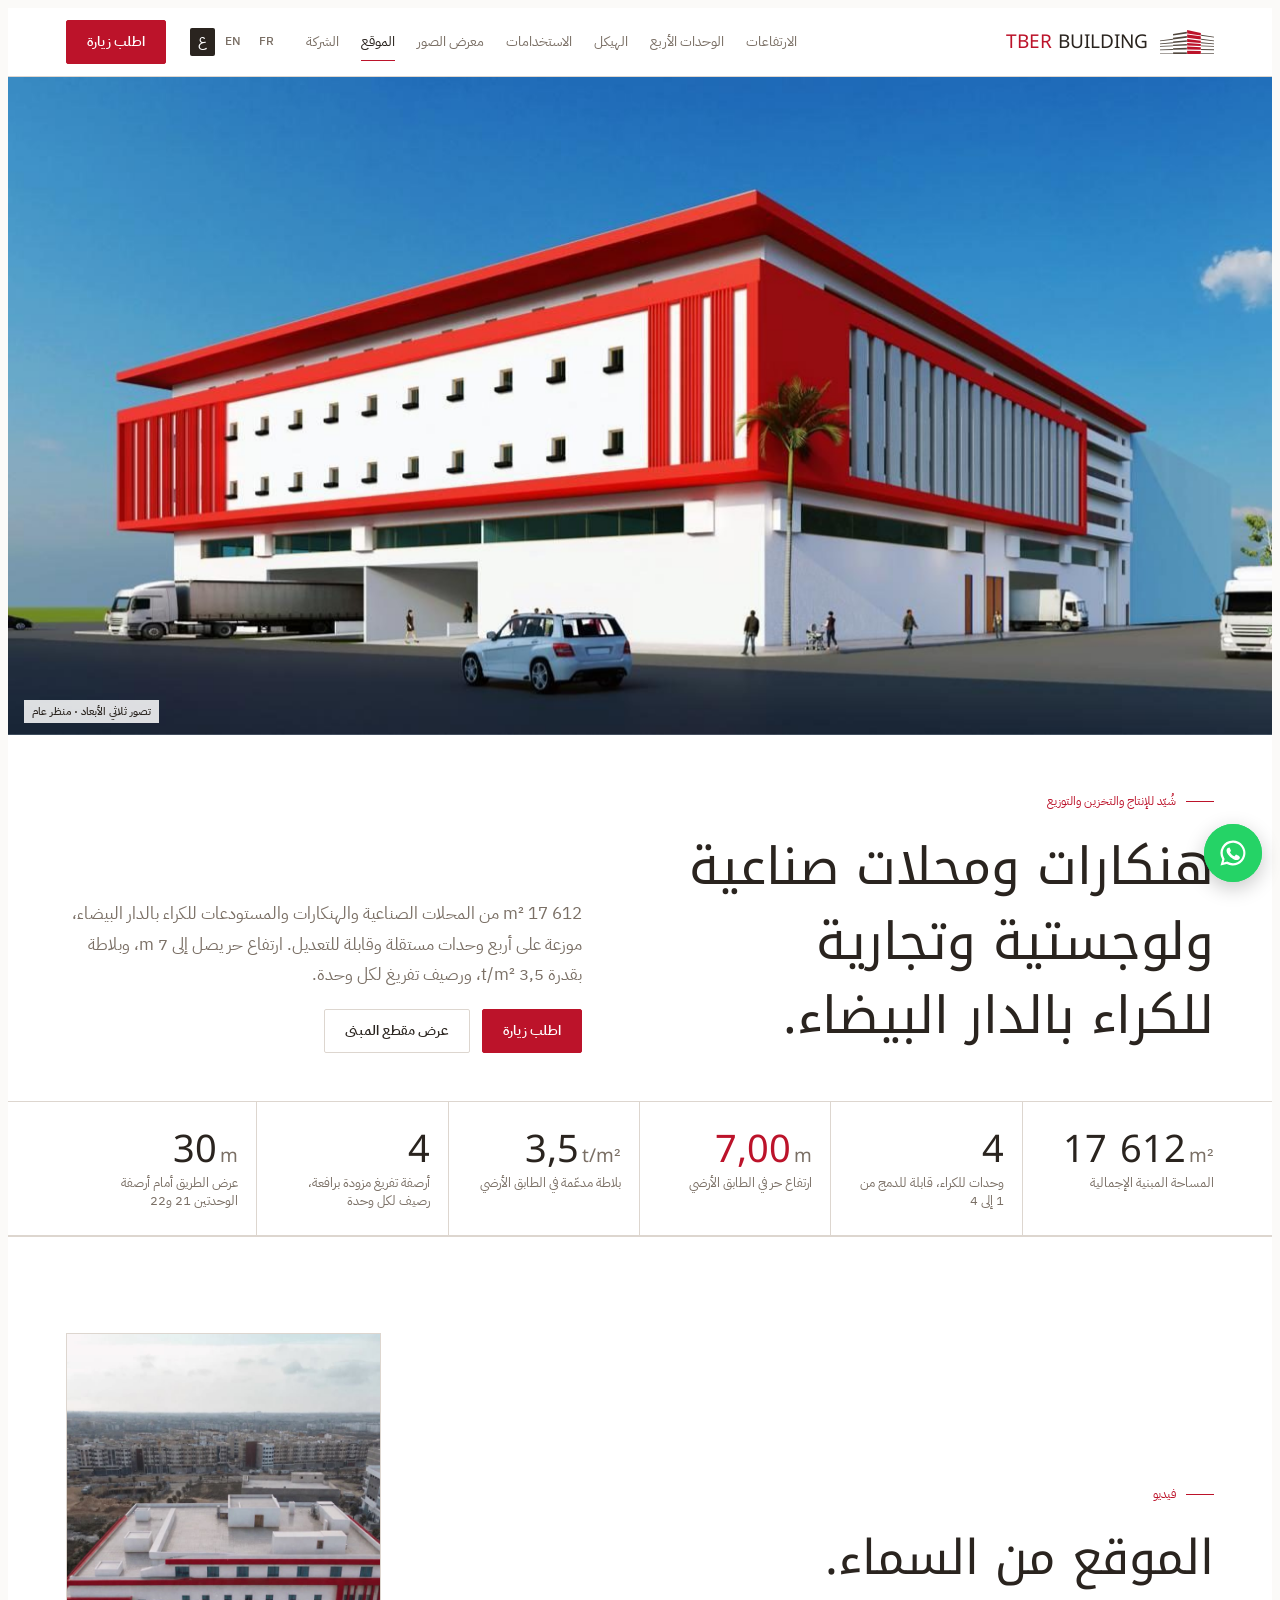
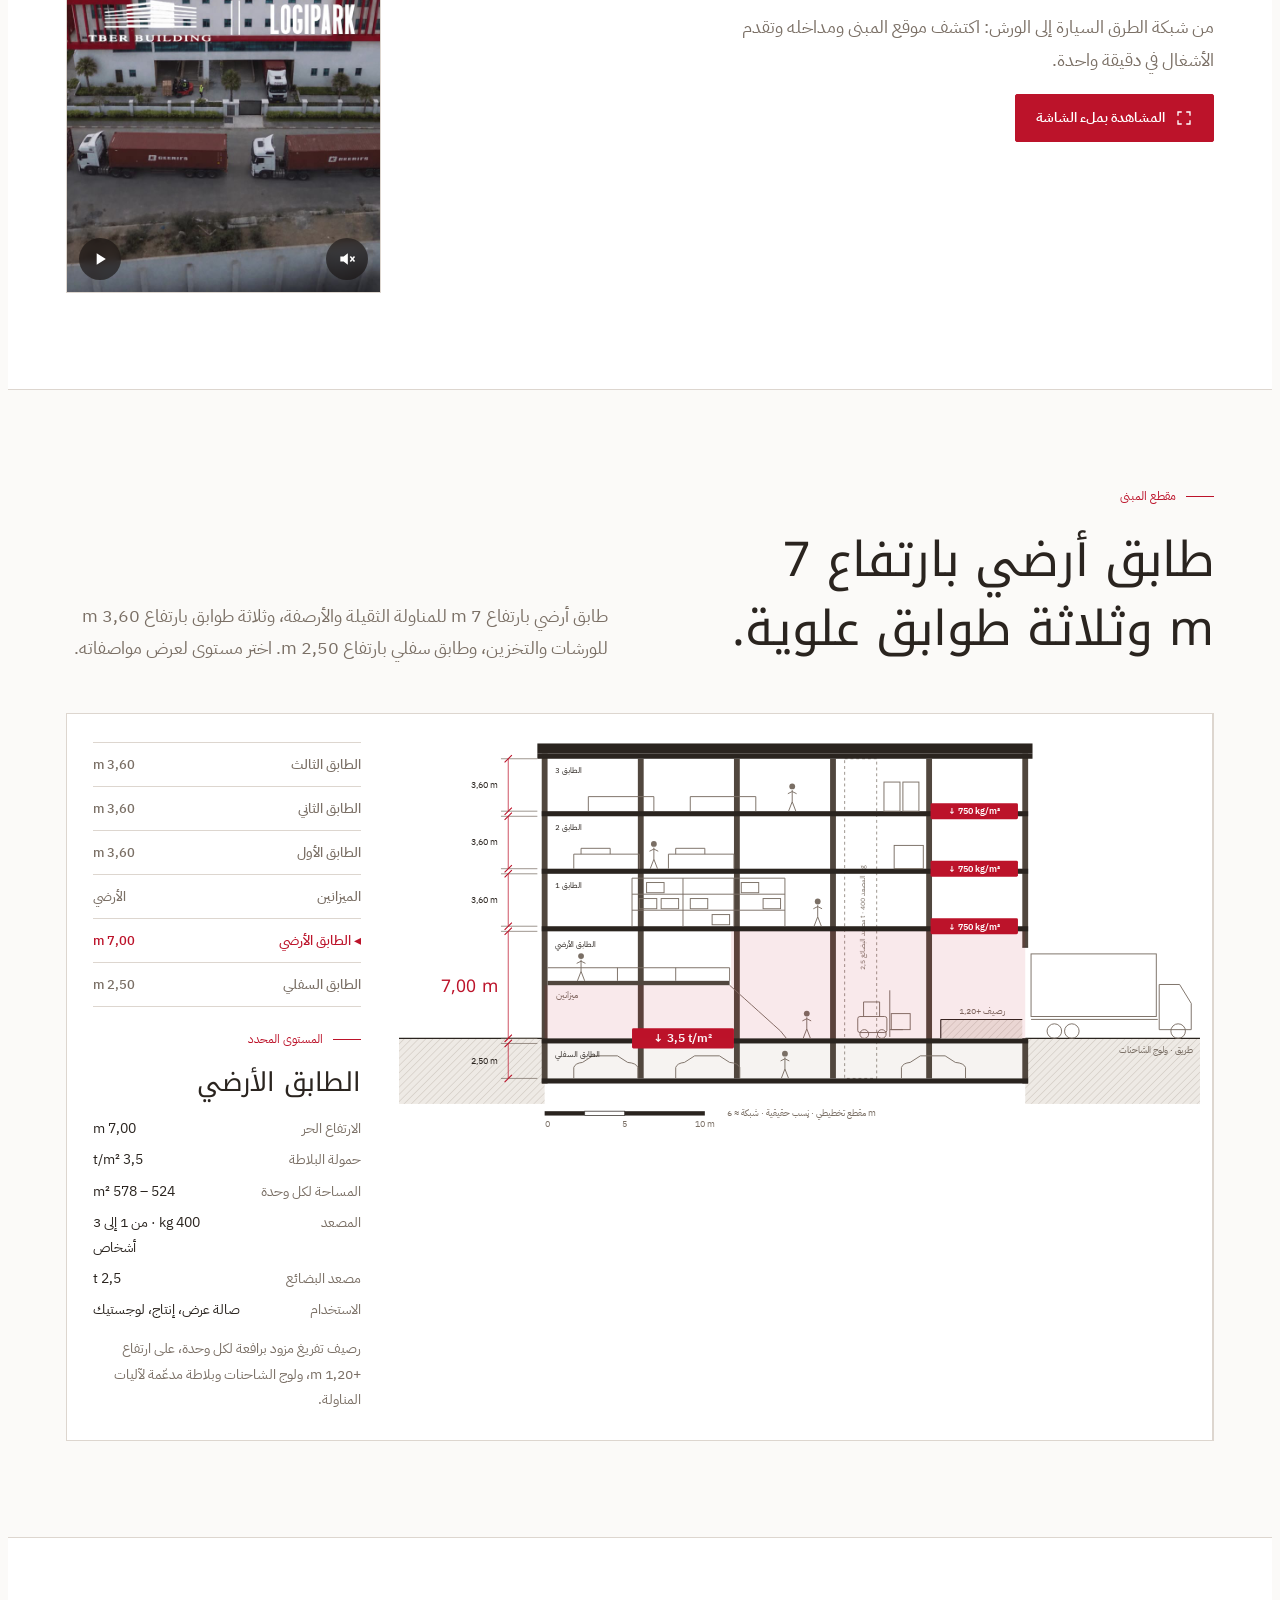
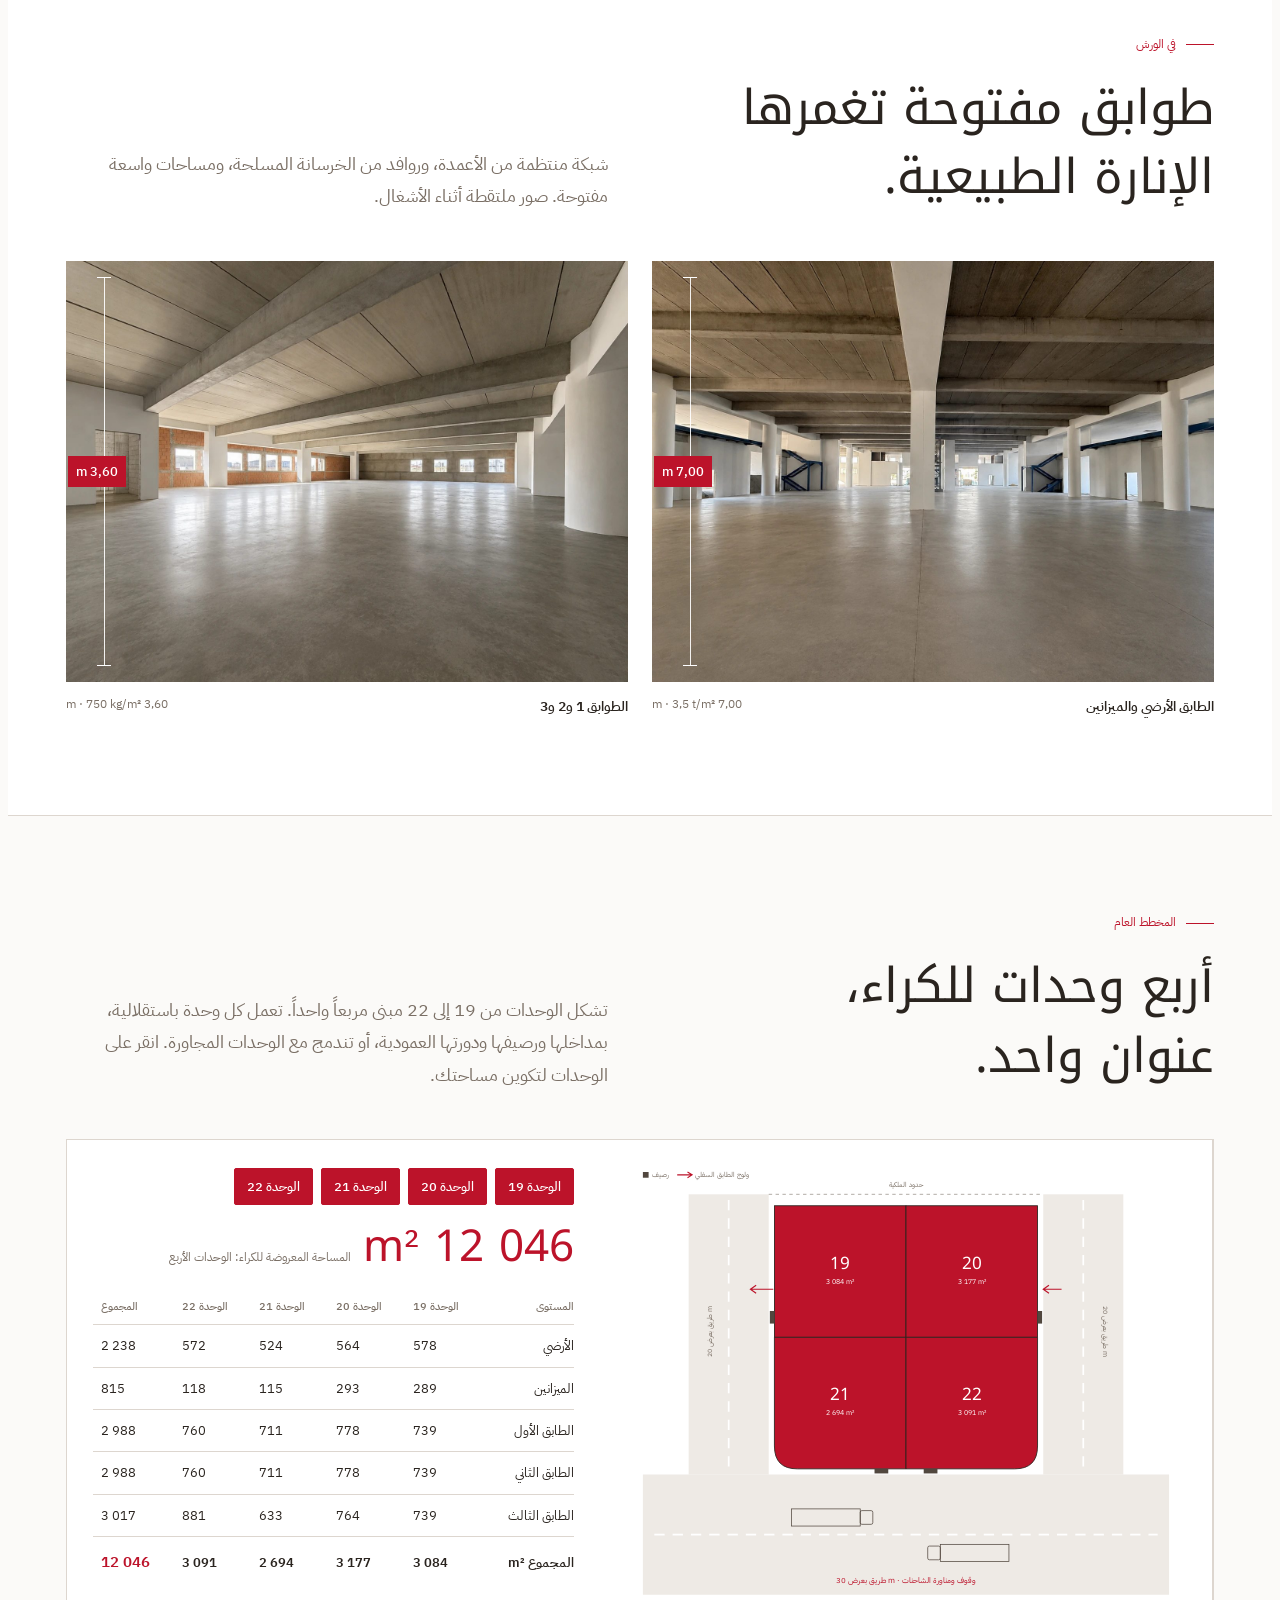
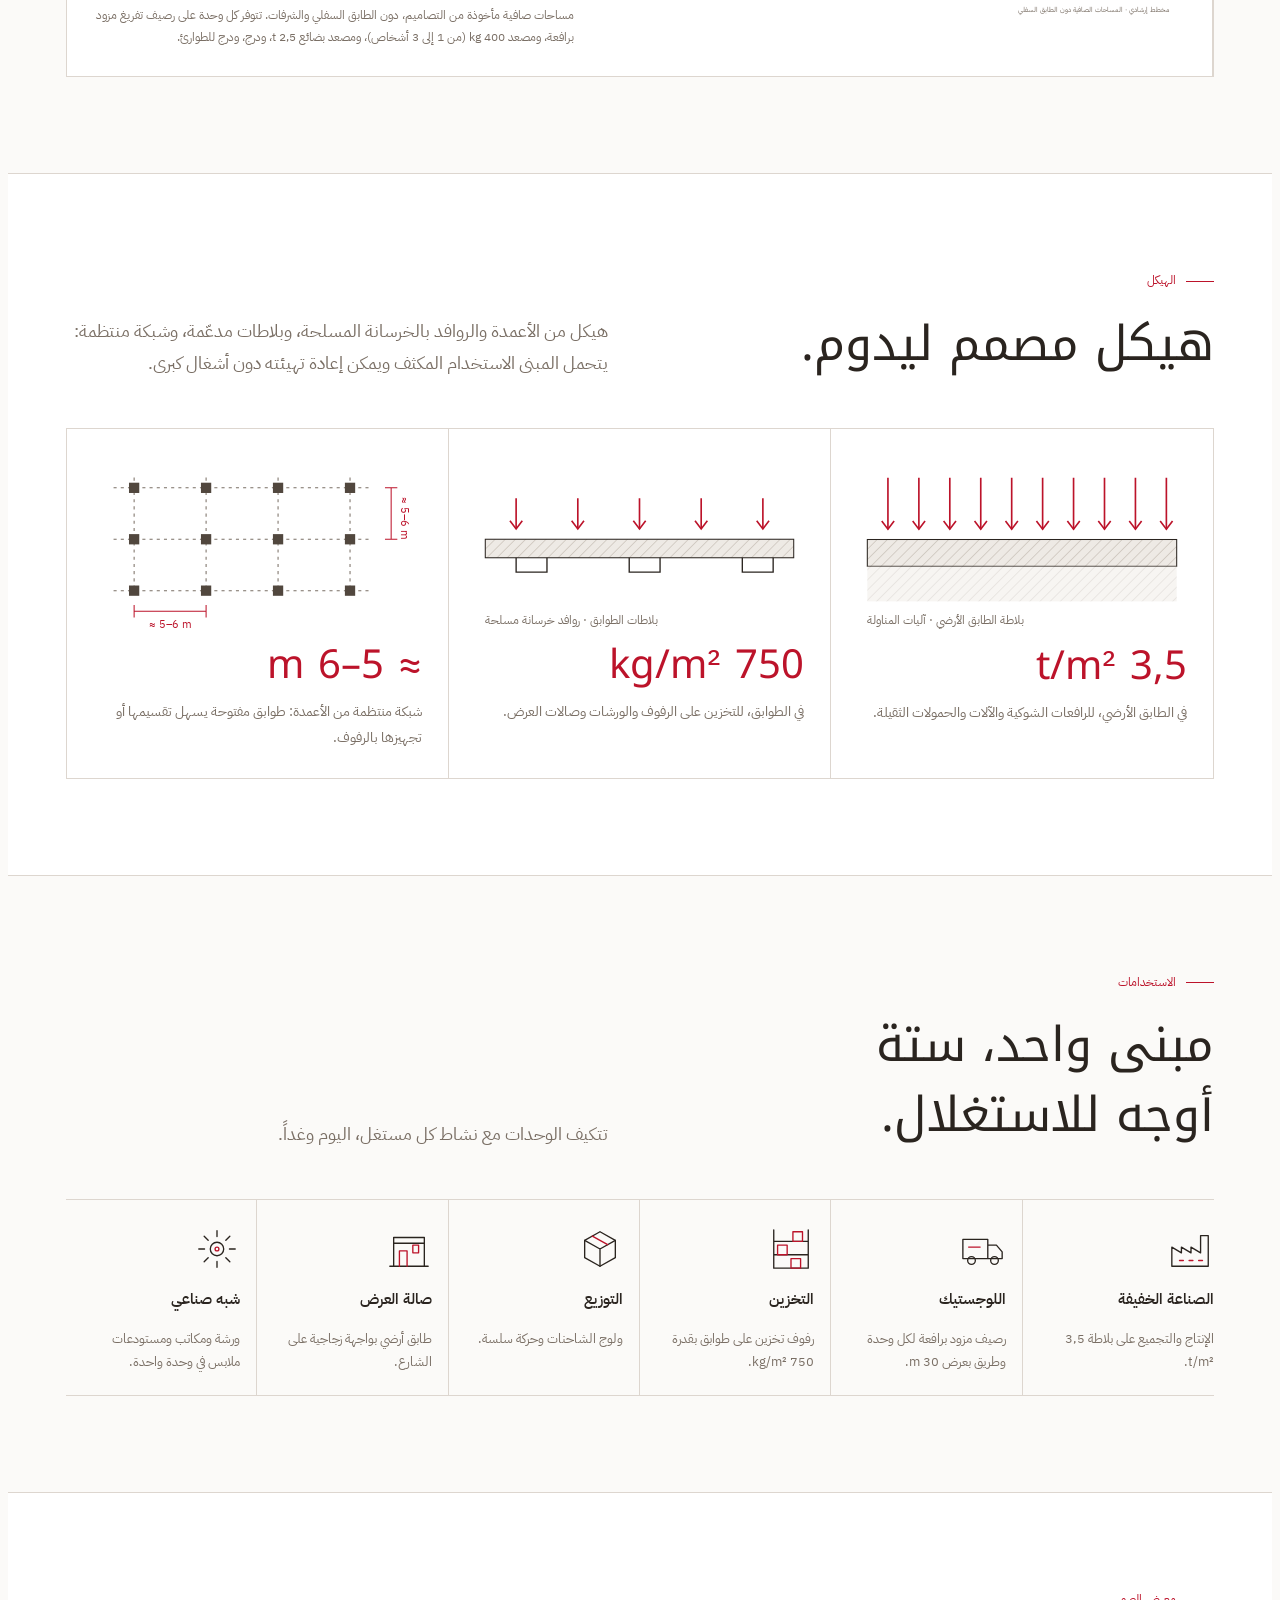
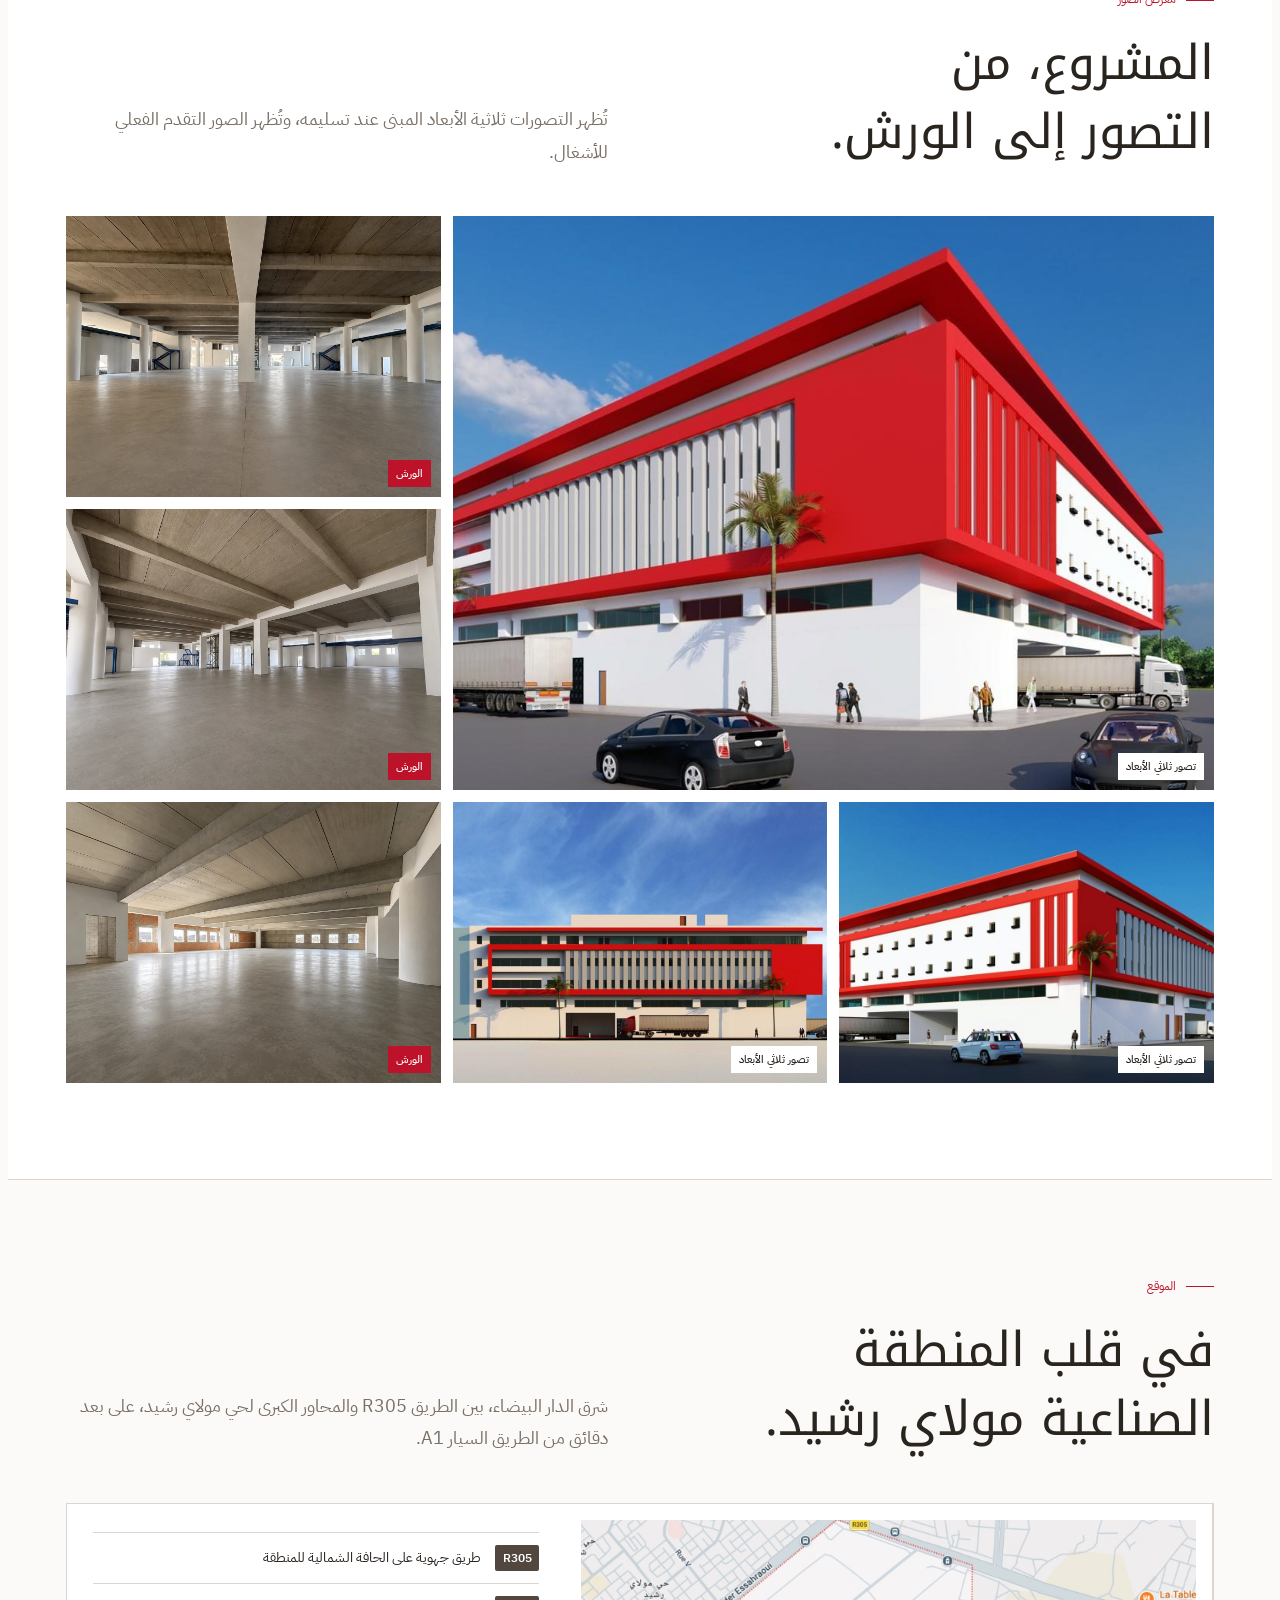
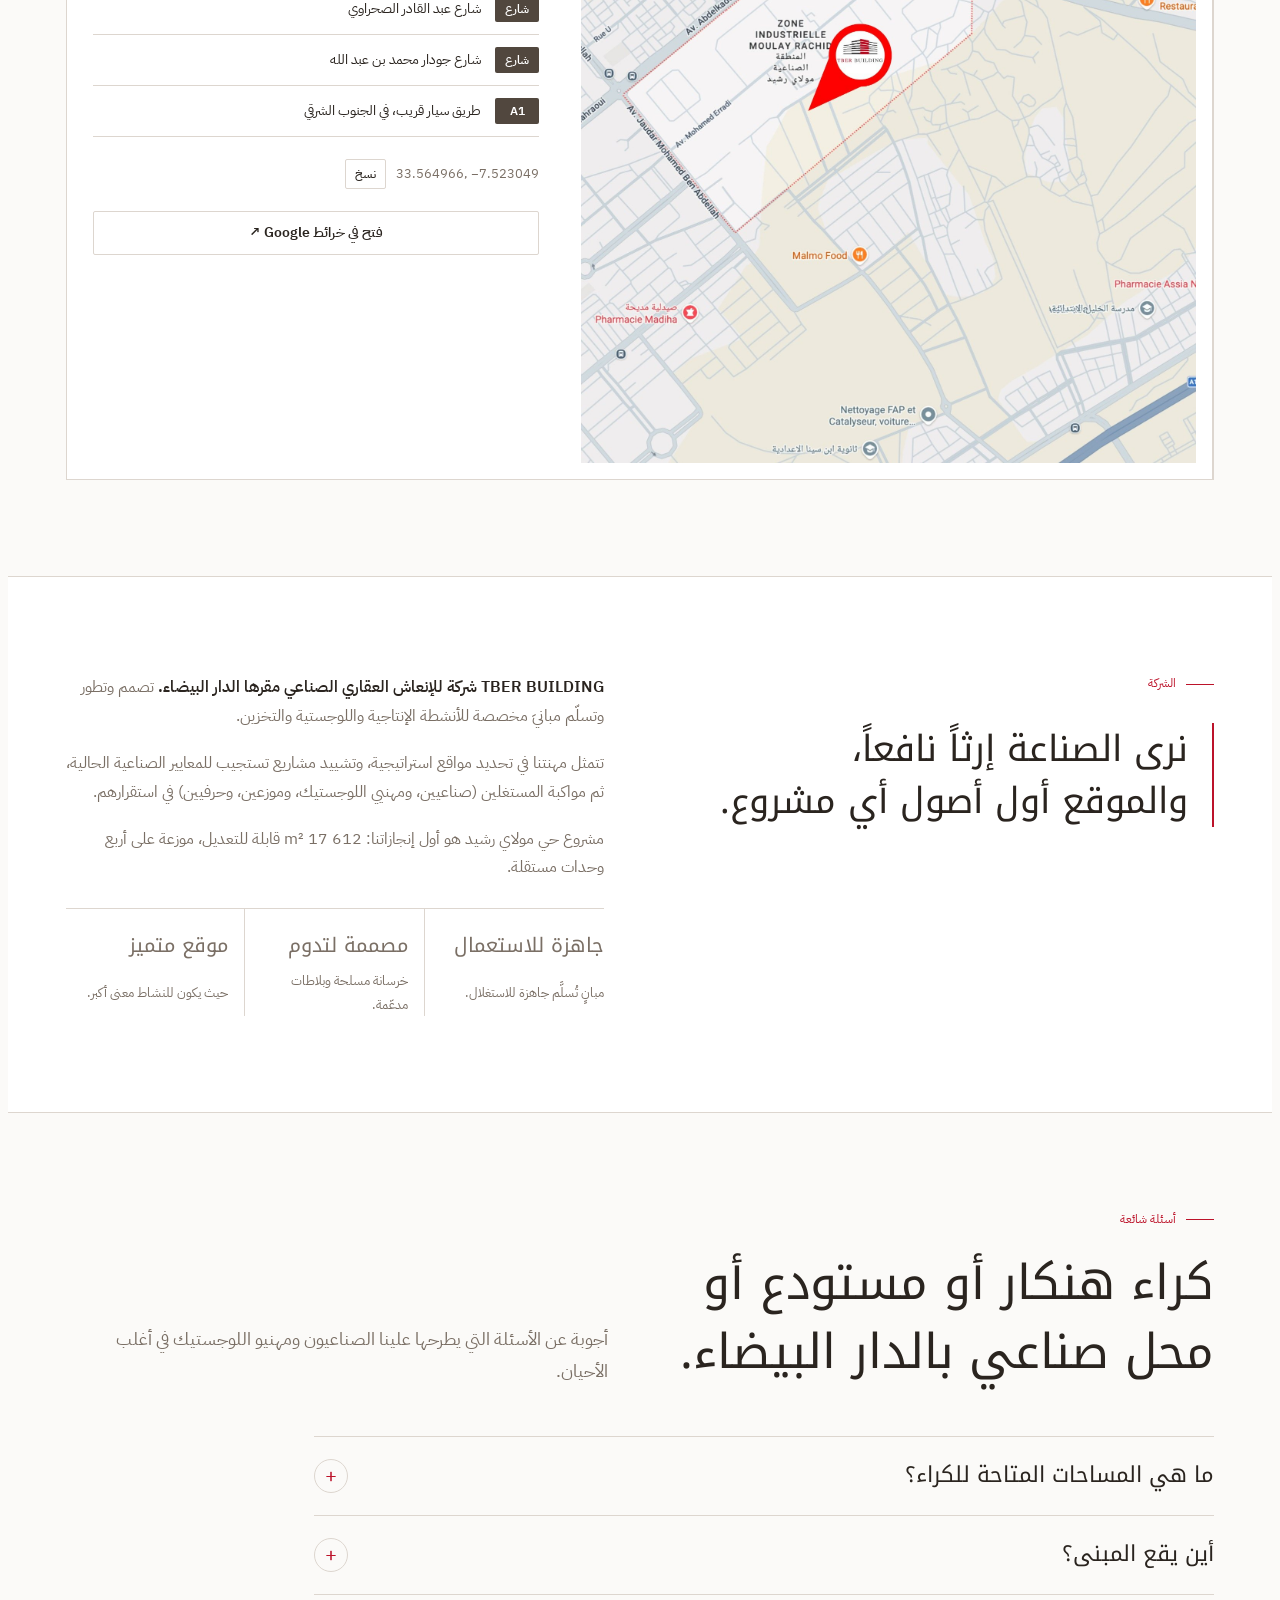
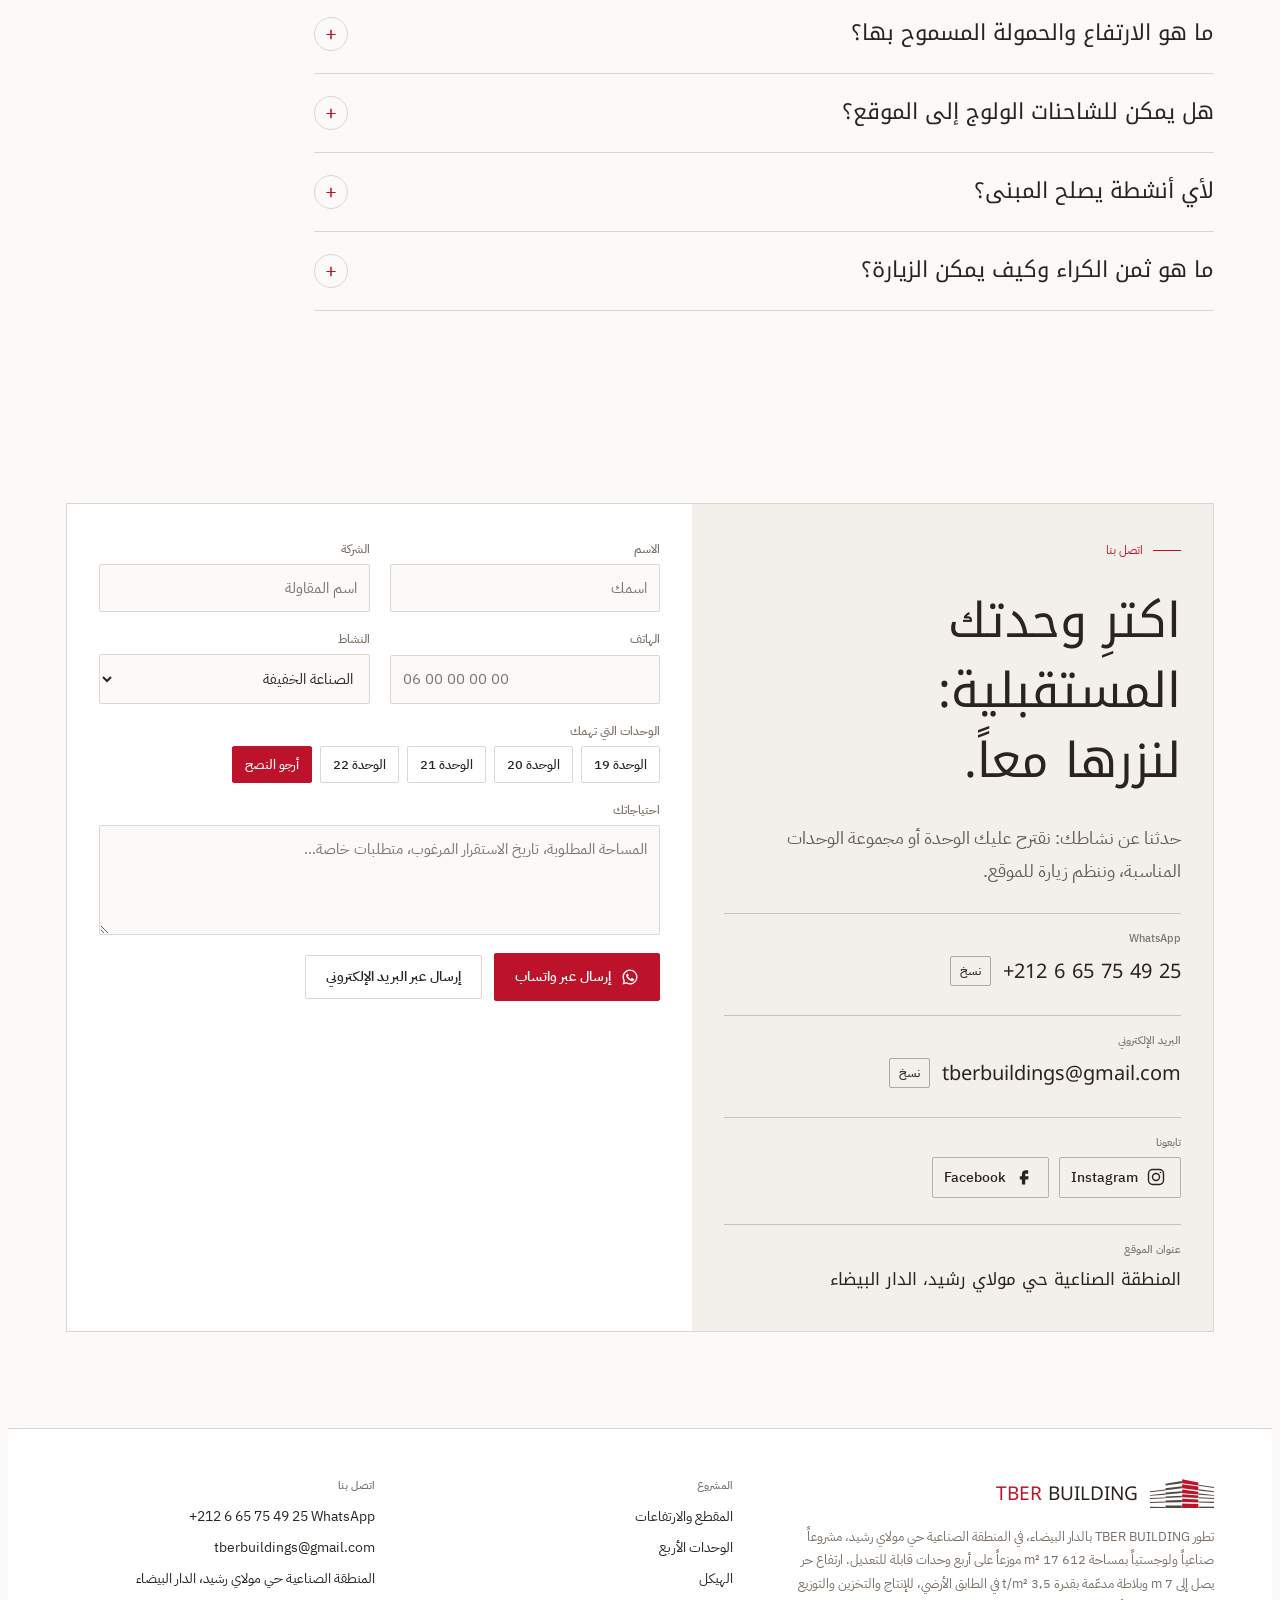
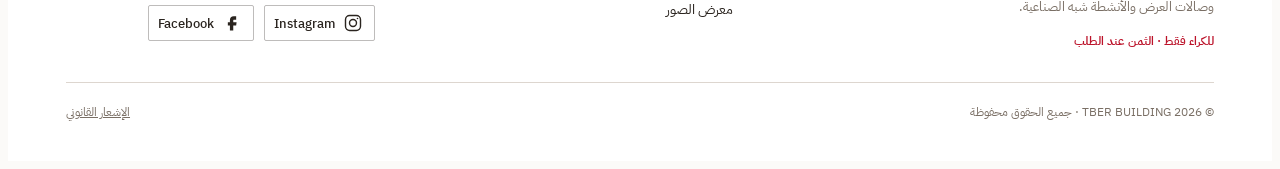
==== commit 7cd7fed3: "Titre : hangars et locaux industriels, logistiques et commerciaux à louer Co-Authored-By: Claude Opu" ====
--- a/ar/index.html
+++ b/ar/index.html
@@ -70,7 +70,7 @@
     <div class="wrap intro">
       <div>
         <span class="eyebrow">شُيّد للإنتاج والتخزين والتوزيع</span>
-        <h1>هنكارات ومحلات صناعية للكراء بالدار البيضاء.</h1>
+        <h1>هنكارات ومحلات صناعية ولوجستية وتجارية للكراء بالدار البيضاء.</h1>
       </div>
       <div>
         <p>17 612 m² من المحلات الصناعية والهنكارات والمستودعات للكراء بالدار البيضاء، موزعة على أربع وحدات مستقلة وقابلة للتعديل. ارتفاع حر يصل إلى 7 m، وبلاطة بقدرة 3,5 t/m²، ورصيف تفريغ لكل وحدة.</p>
--- a/css/style.css
+++ b/css/style.css
@@ -60,7 +60,7 @@
 .hero-img figcaption{position:absolute;inset-inline-end:max(16px,env(safe-area-inset-right,0px));bottom:12px;font:500 11px/1 var(--f-mono);letter-spacing:.12em;text-transform:uppercase;color:var(--ink);background:color-mix(in srgb,var(--paper) 85%,transparent);padding:6px 8px}
 .intro{display:grid;grid-template-columns:minmax(0,1.1fr) minmax(0,1fr);gap:24px 64px;align-items:end;padding-block:56px 48px}
 .intro > div{display:grid;gap:18px;min-width:0}
-.intro h1{font-size:clamp(34px,4.8vw,60px);max-width:16ch}
+.intro h1{font-size:clamp(32px,4vw,52px);max-width:22ch}
 .intro p{font-size:17px;color:var(--muted);max-width:52ch}
 .intro .ctas{display:flex;flex-wrap:wrap;gap:12px}
 @media (max-width:860px){.intro{grid-template-columns:minmax(0,1fr);padding-block:36px 32px}}
@@ -321,7 +321,6 @@
 .vid-sound[aria-pressed="true"] .i-on{display:inline}.vid-sound[aria-pressed="true"] .i-off{display:none}
 @media (max-width:860px){.vid{grid-template-columns:minmax(0,1fr)}.vid-frame{height:min(60vh,480px)}}
 .foot-rent{font:600 12px var(--f-mono);letter-spacing:.08em;text-transform:uppercase;color:var(--red)}
-.intro h1{max-width:18ch}
 /* Langues */
 @media (max-width:480px){.hdr .wrap{gap:10px}.brand{gap:8px}.brand svg{width:42px}.brand-name{font-size:15px;letter-spacing:.08em}.lang a{padding:6px 5px}}
 .lang{display:flex;gap:2px;font:500 12px var(--f-mono)}
